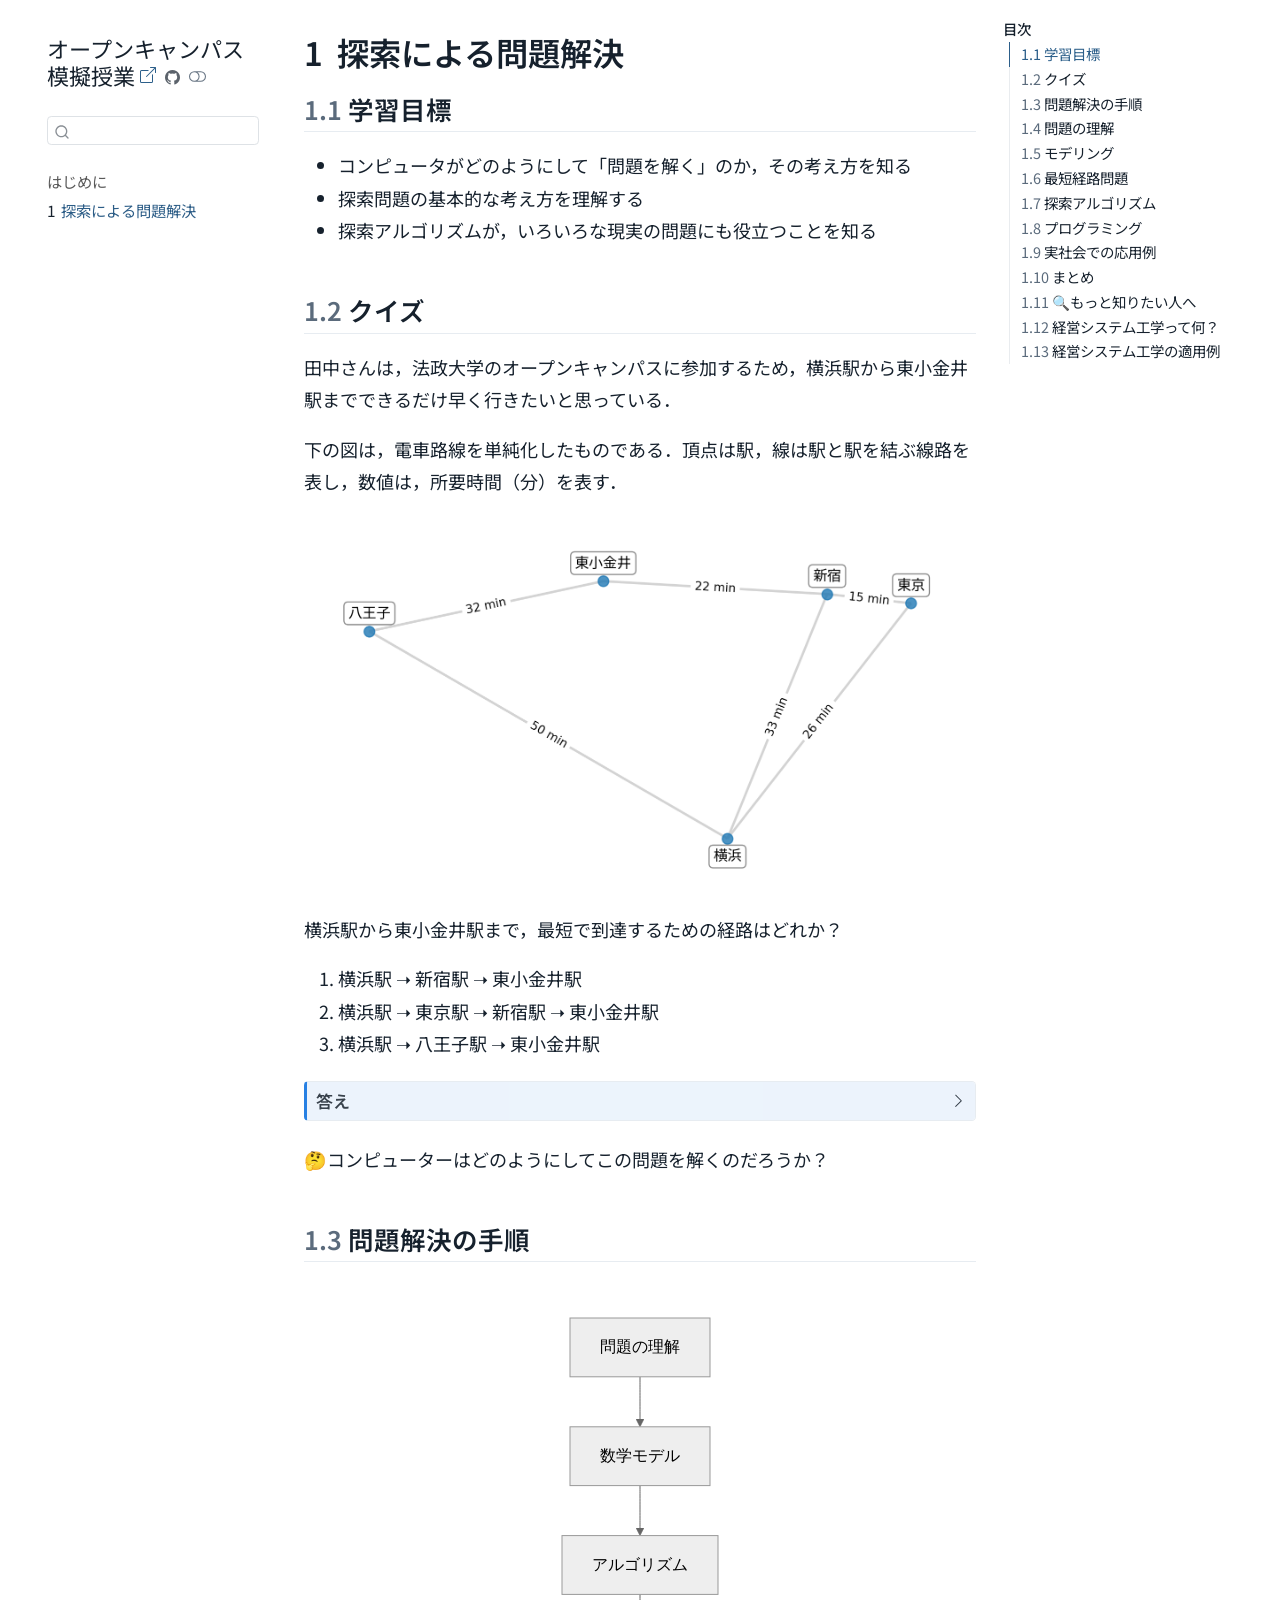
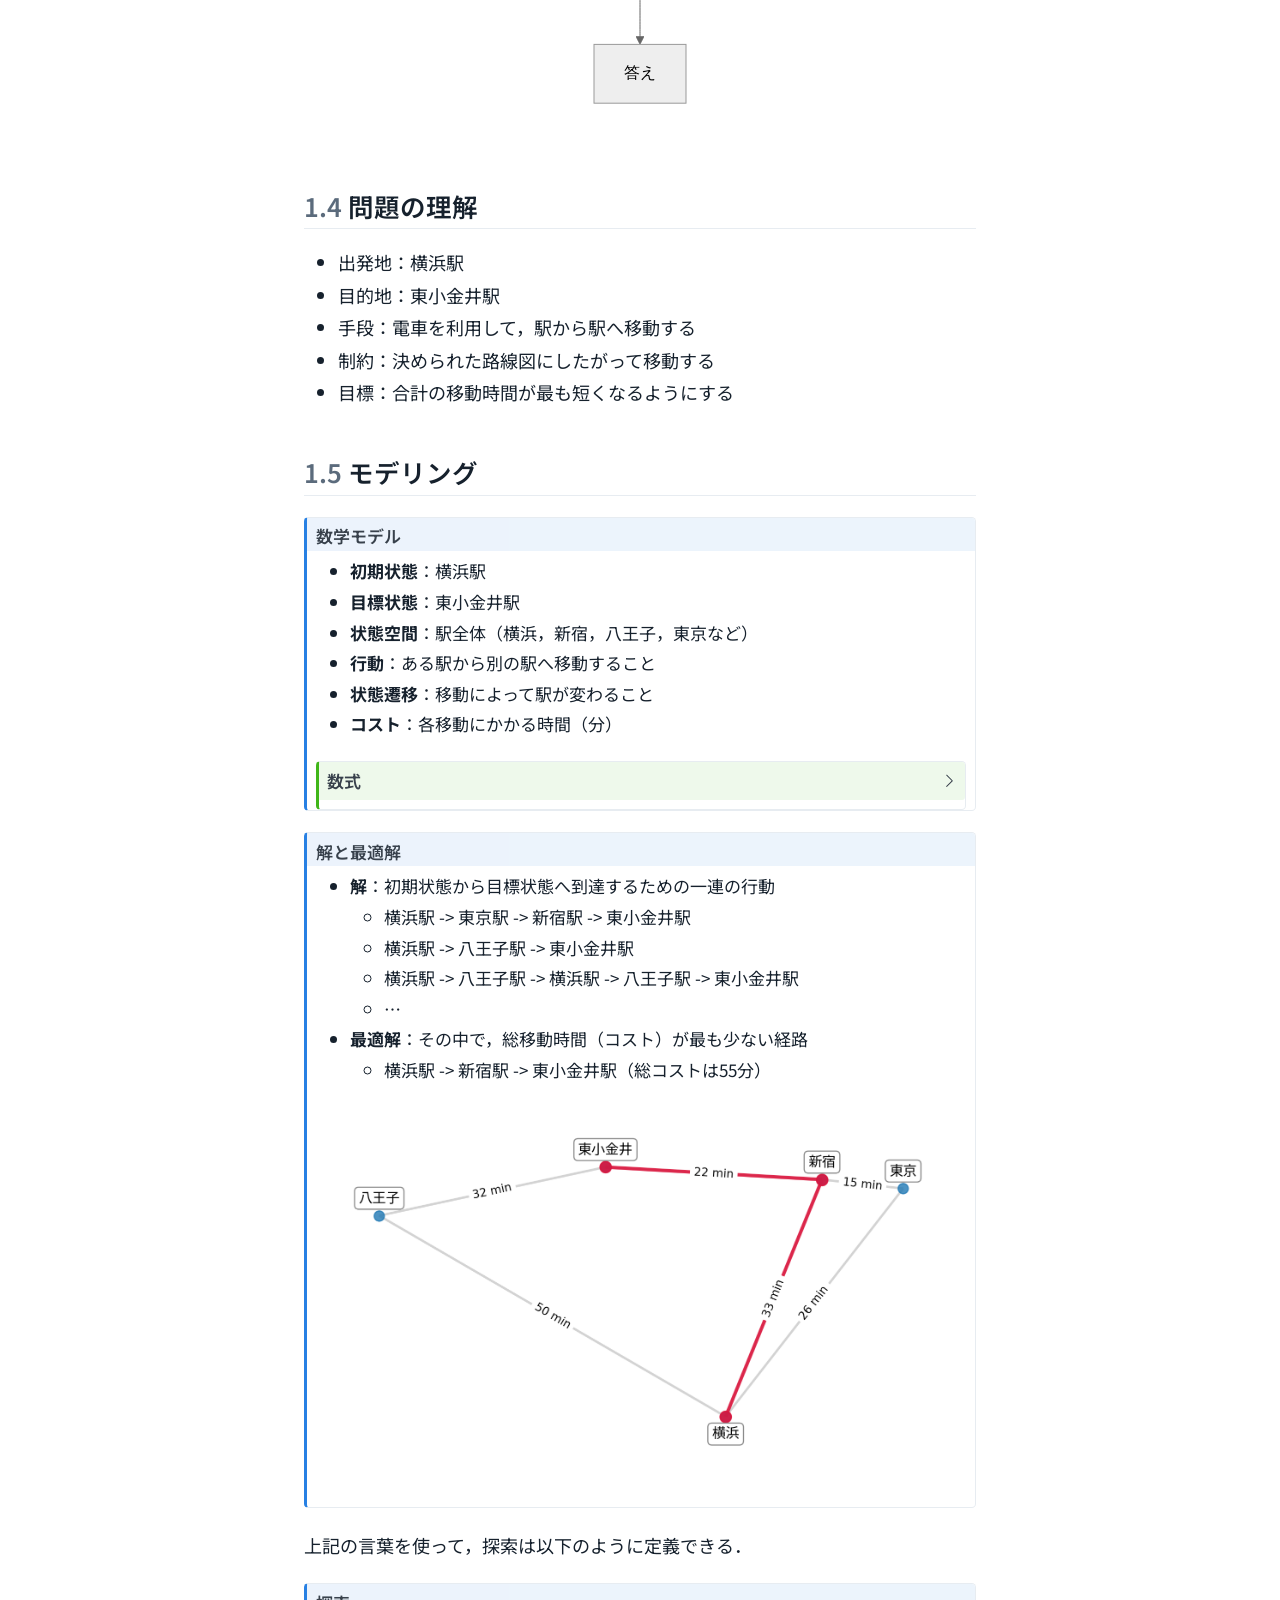
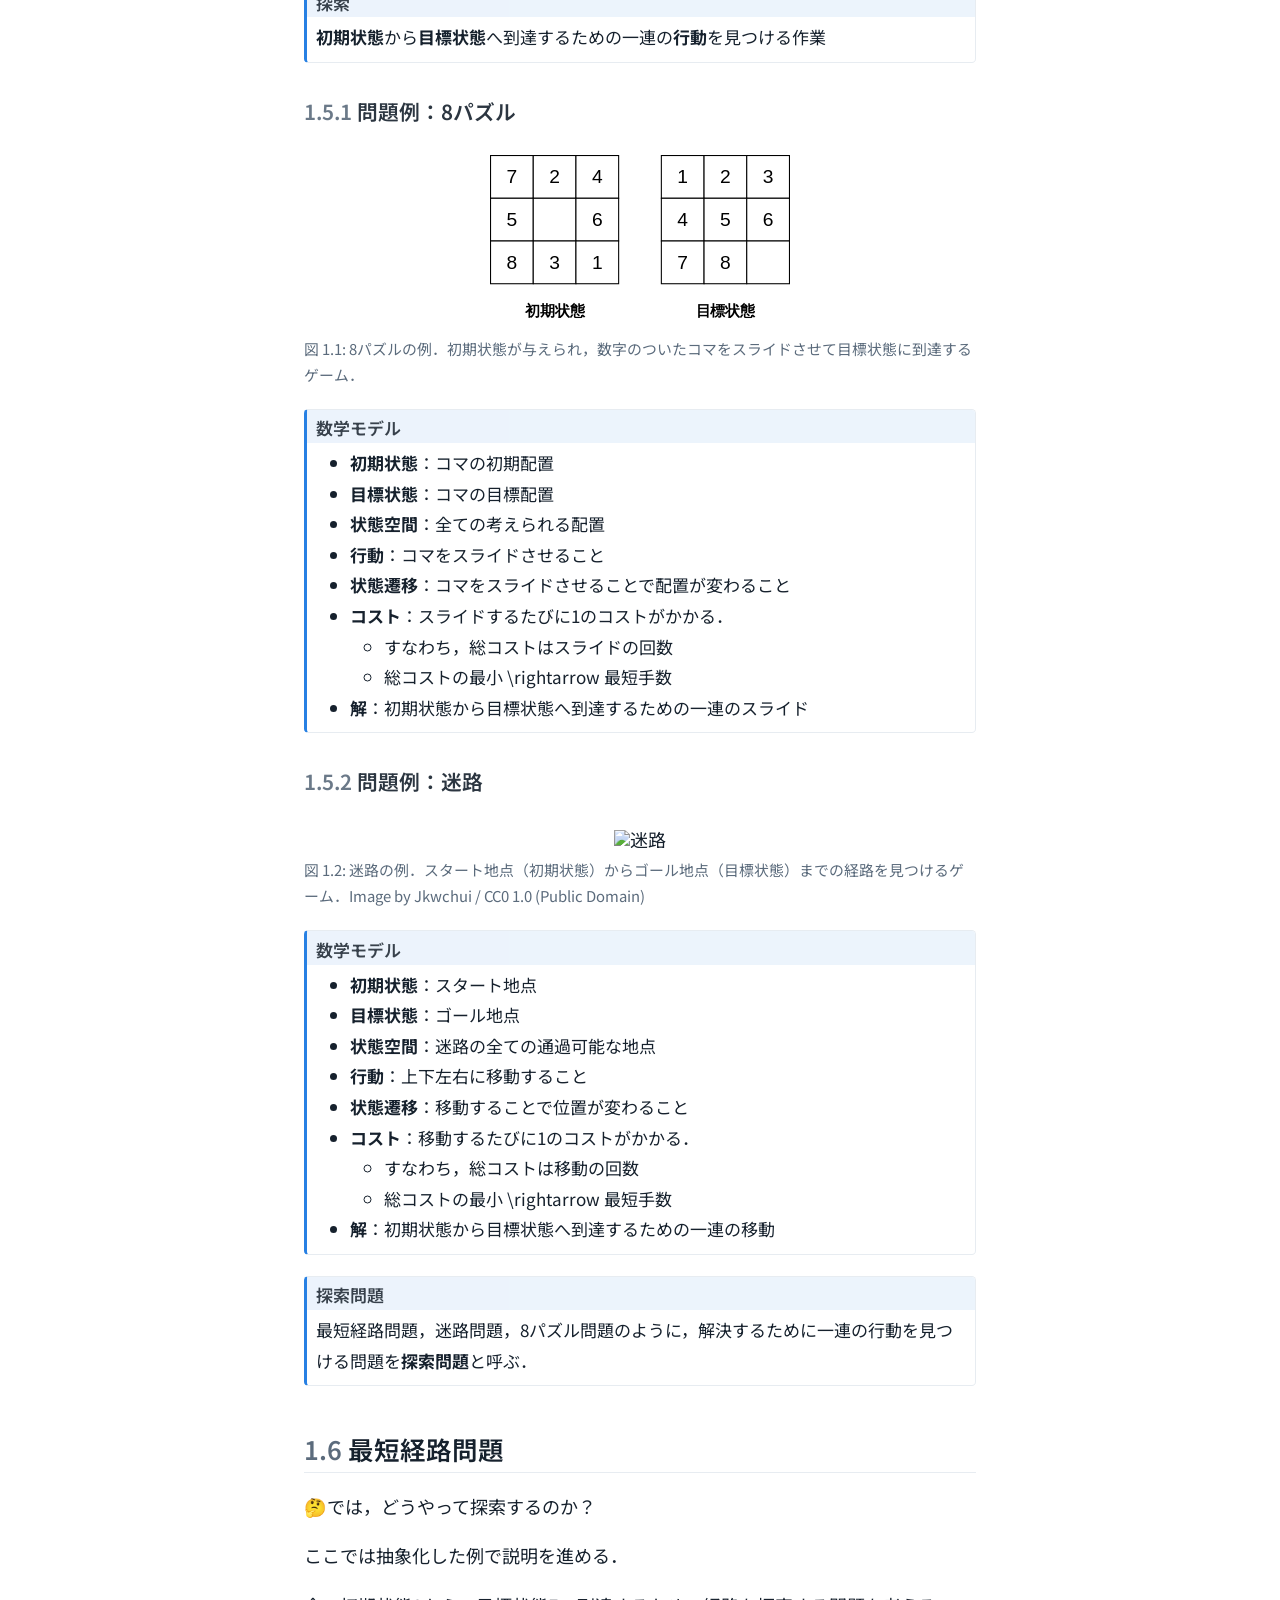
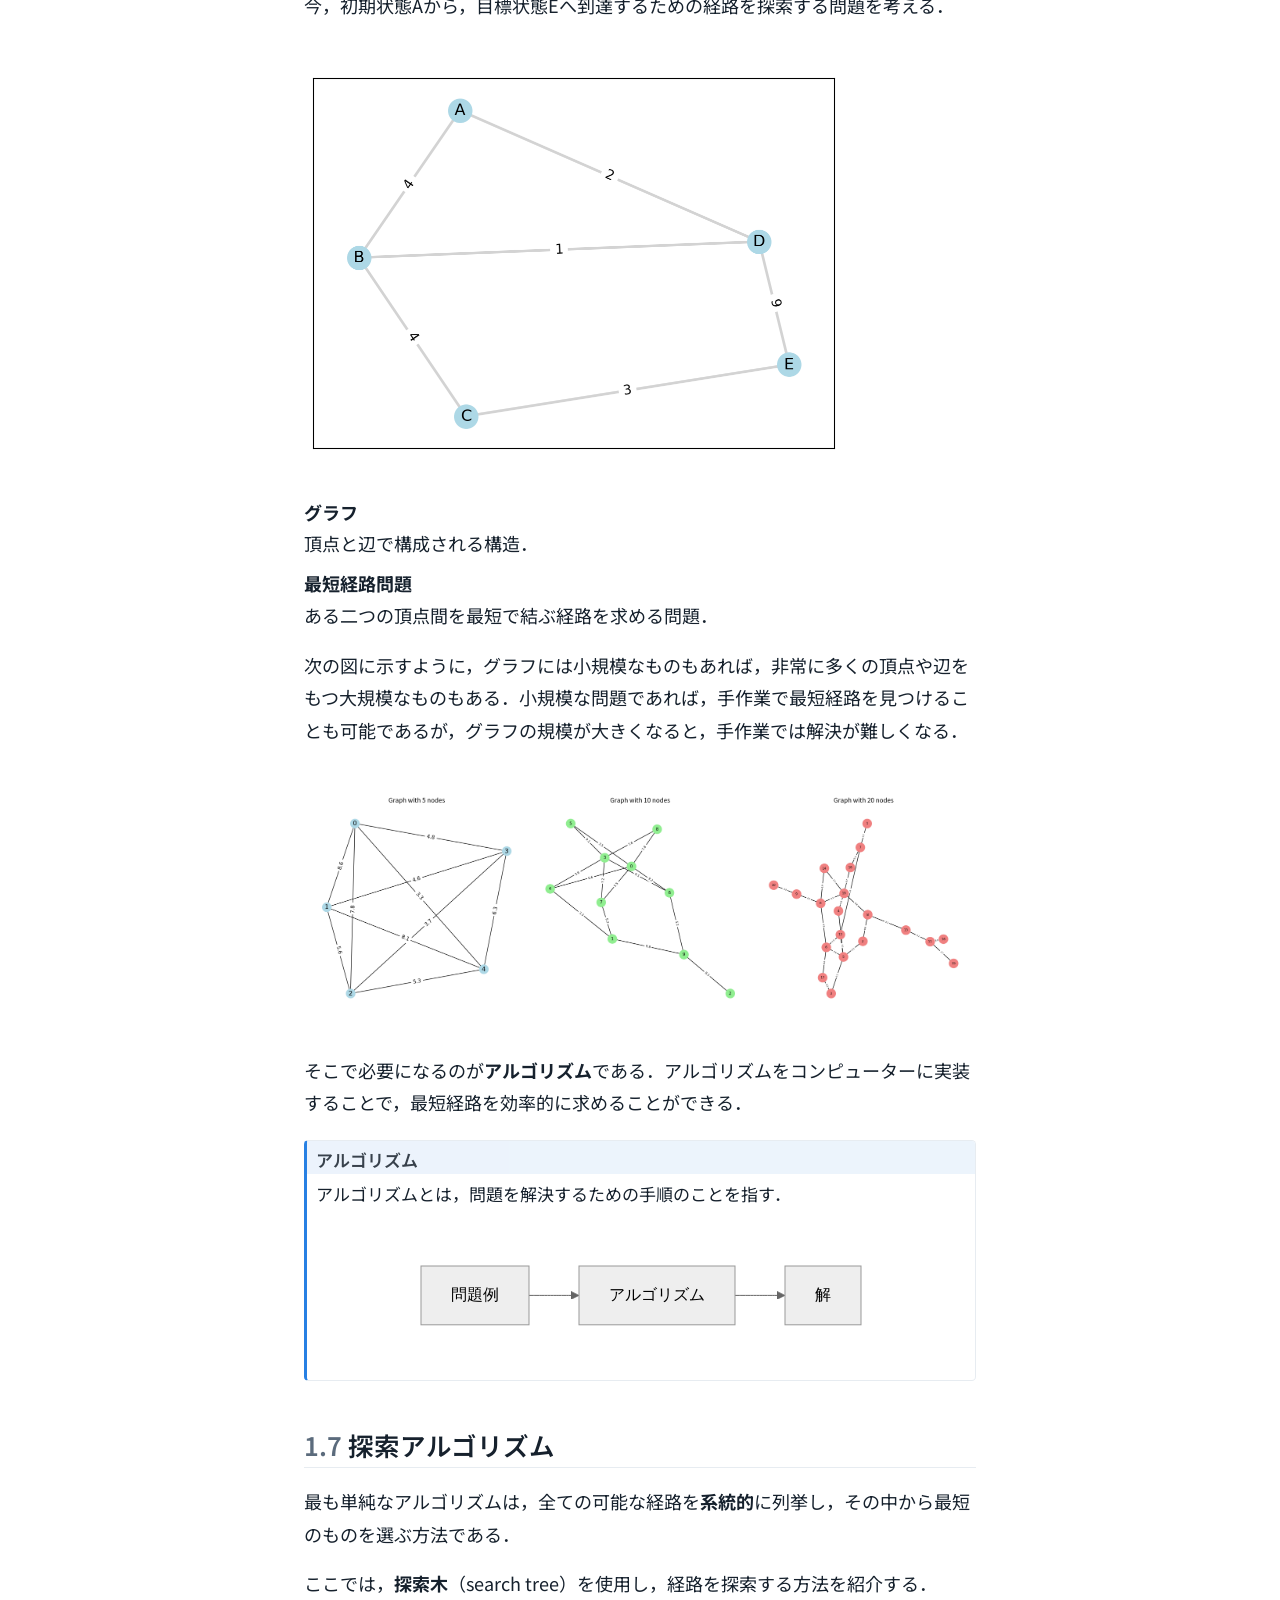
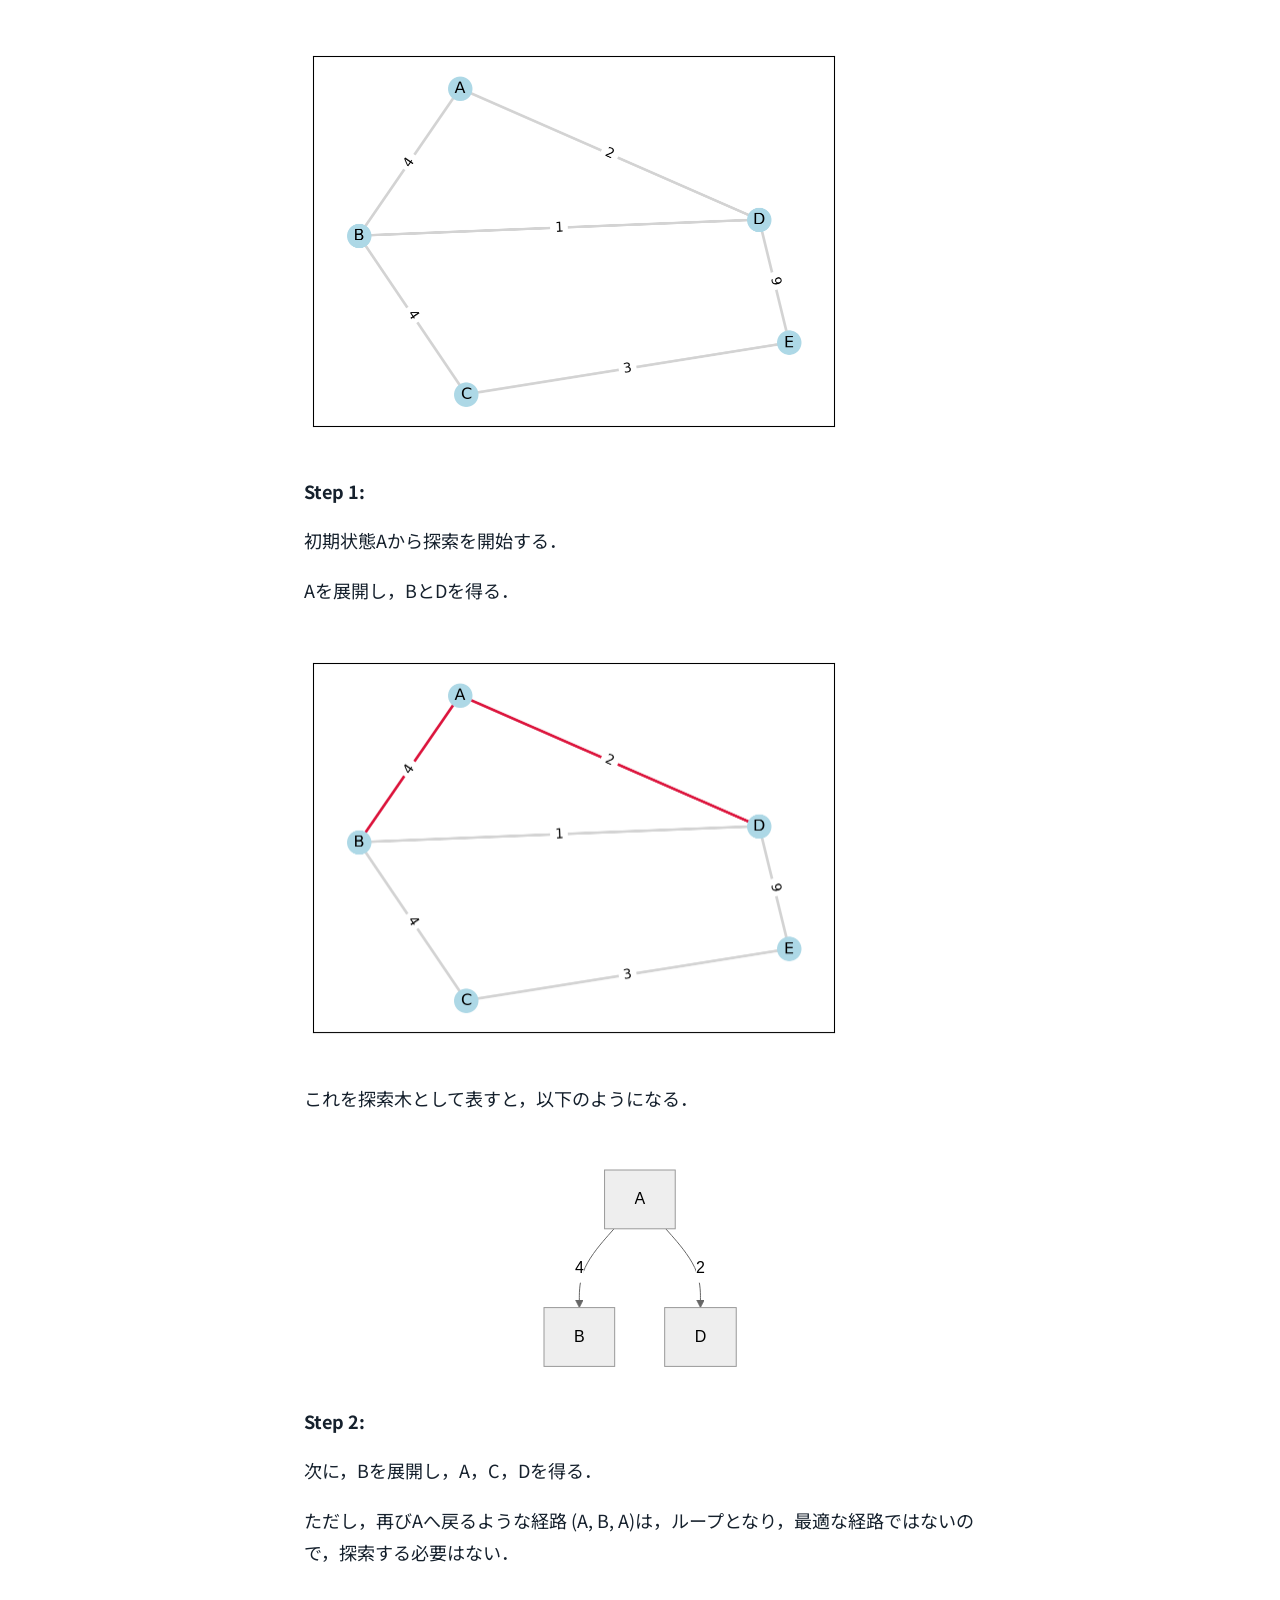
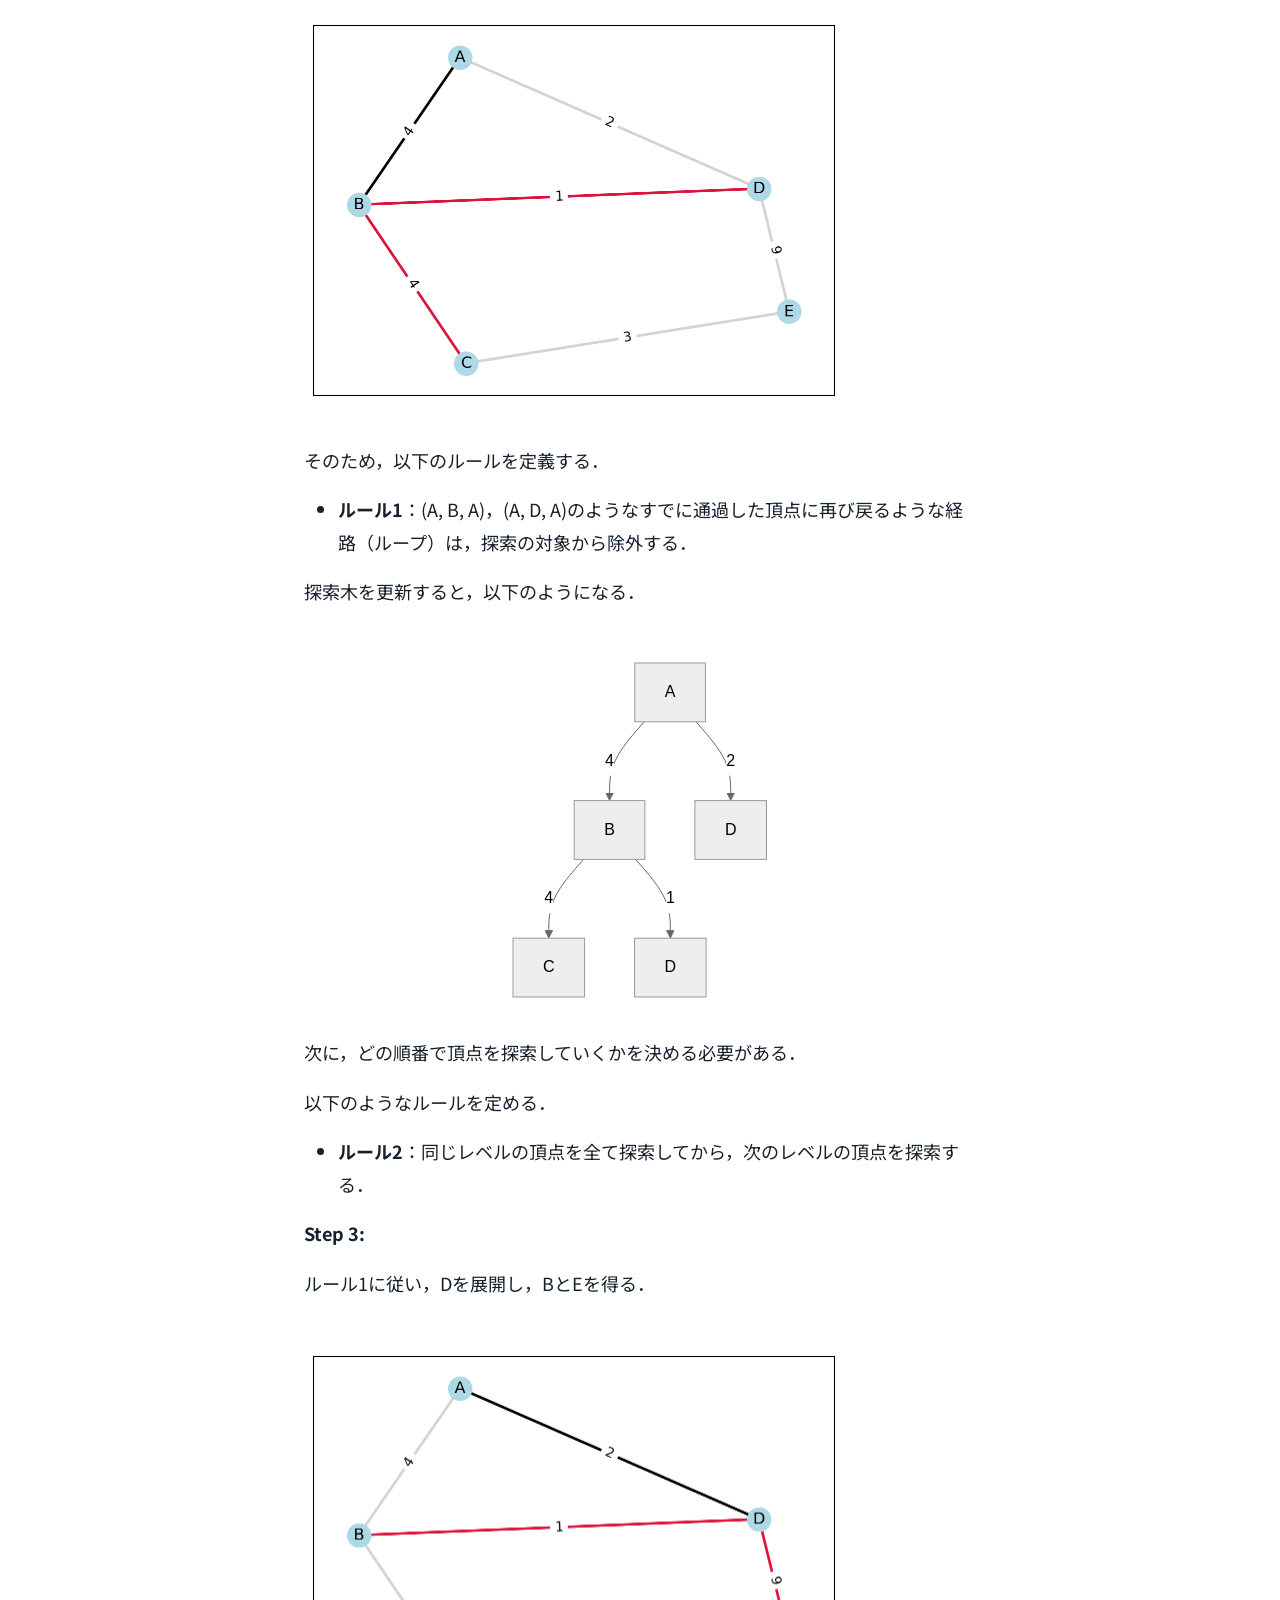
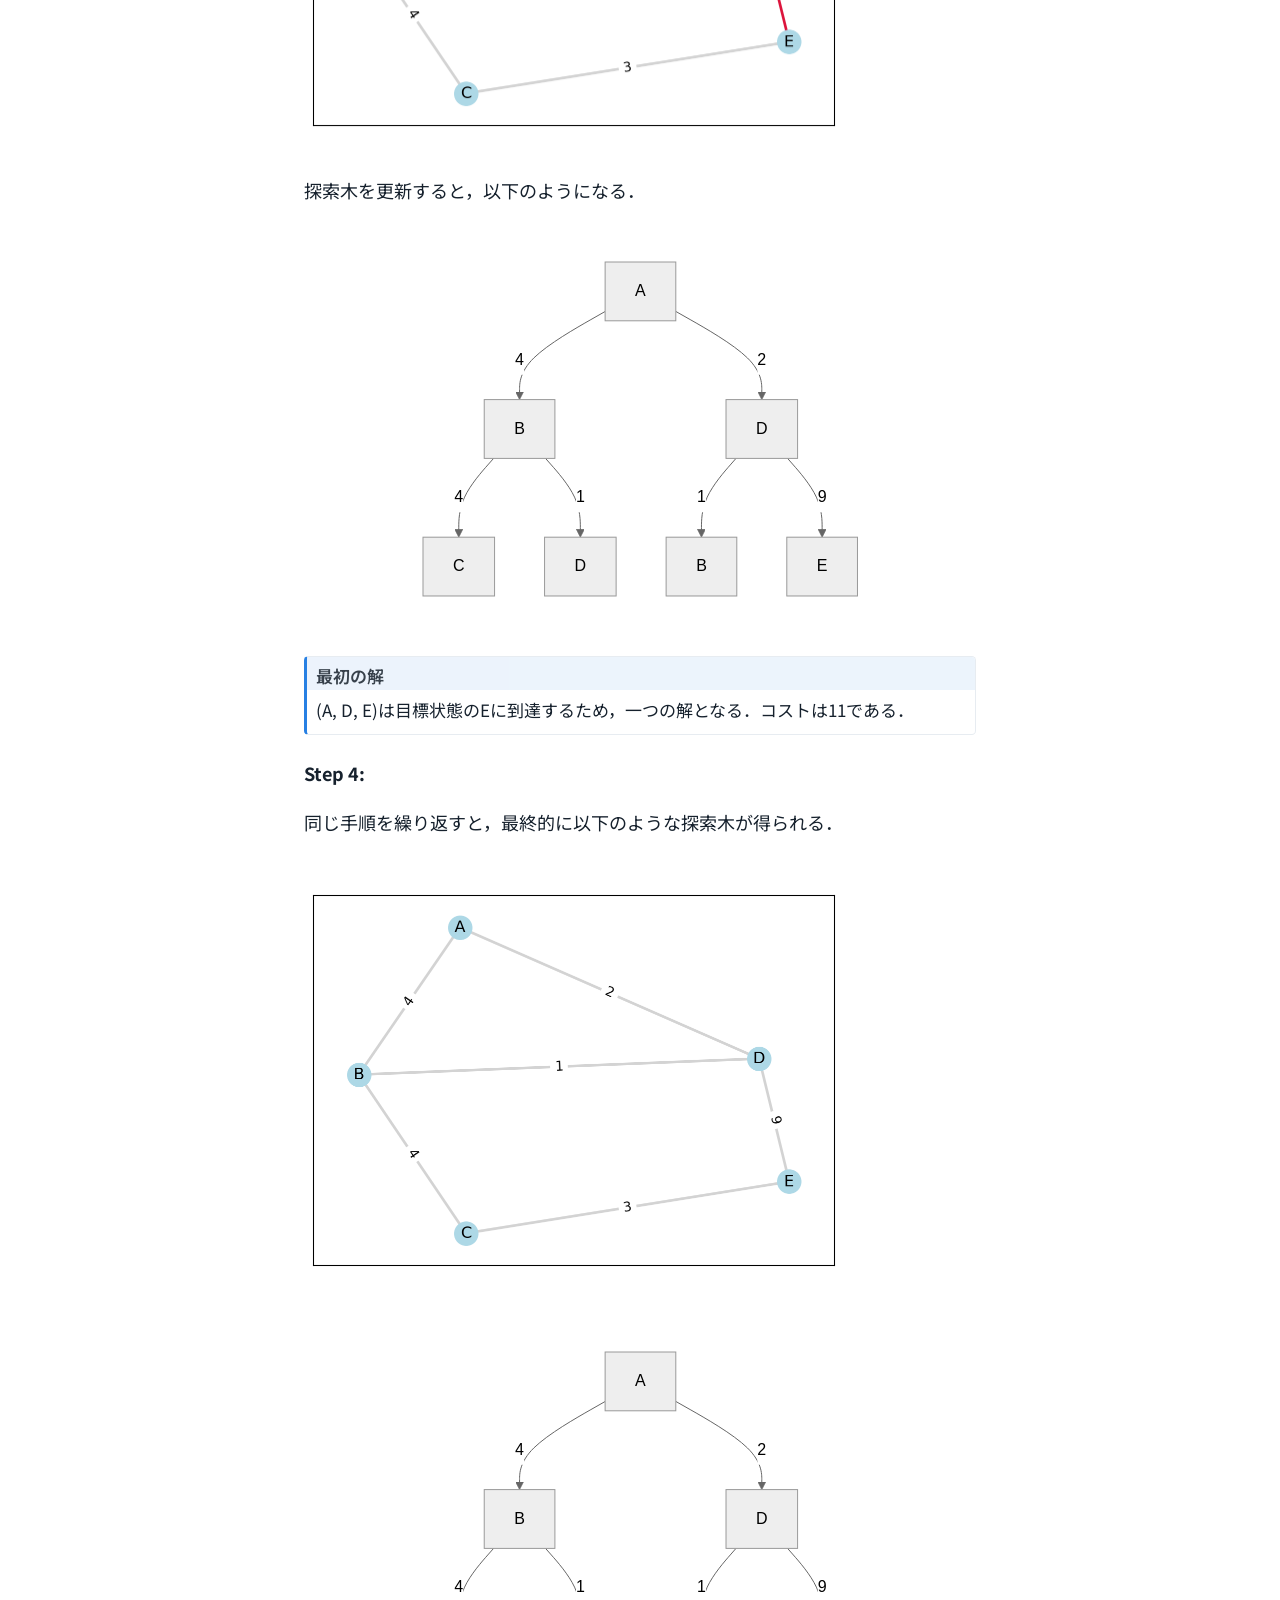
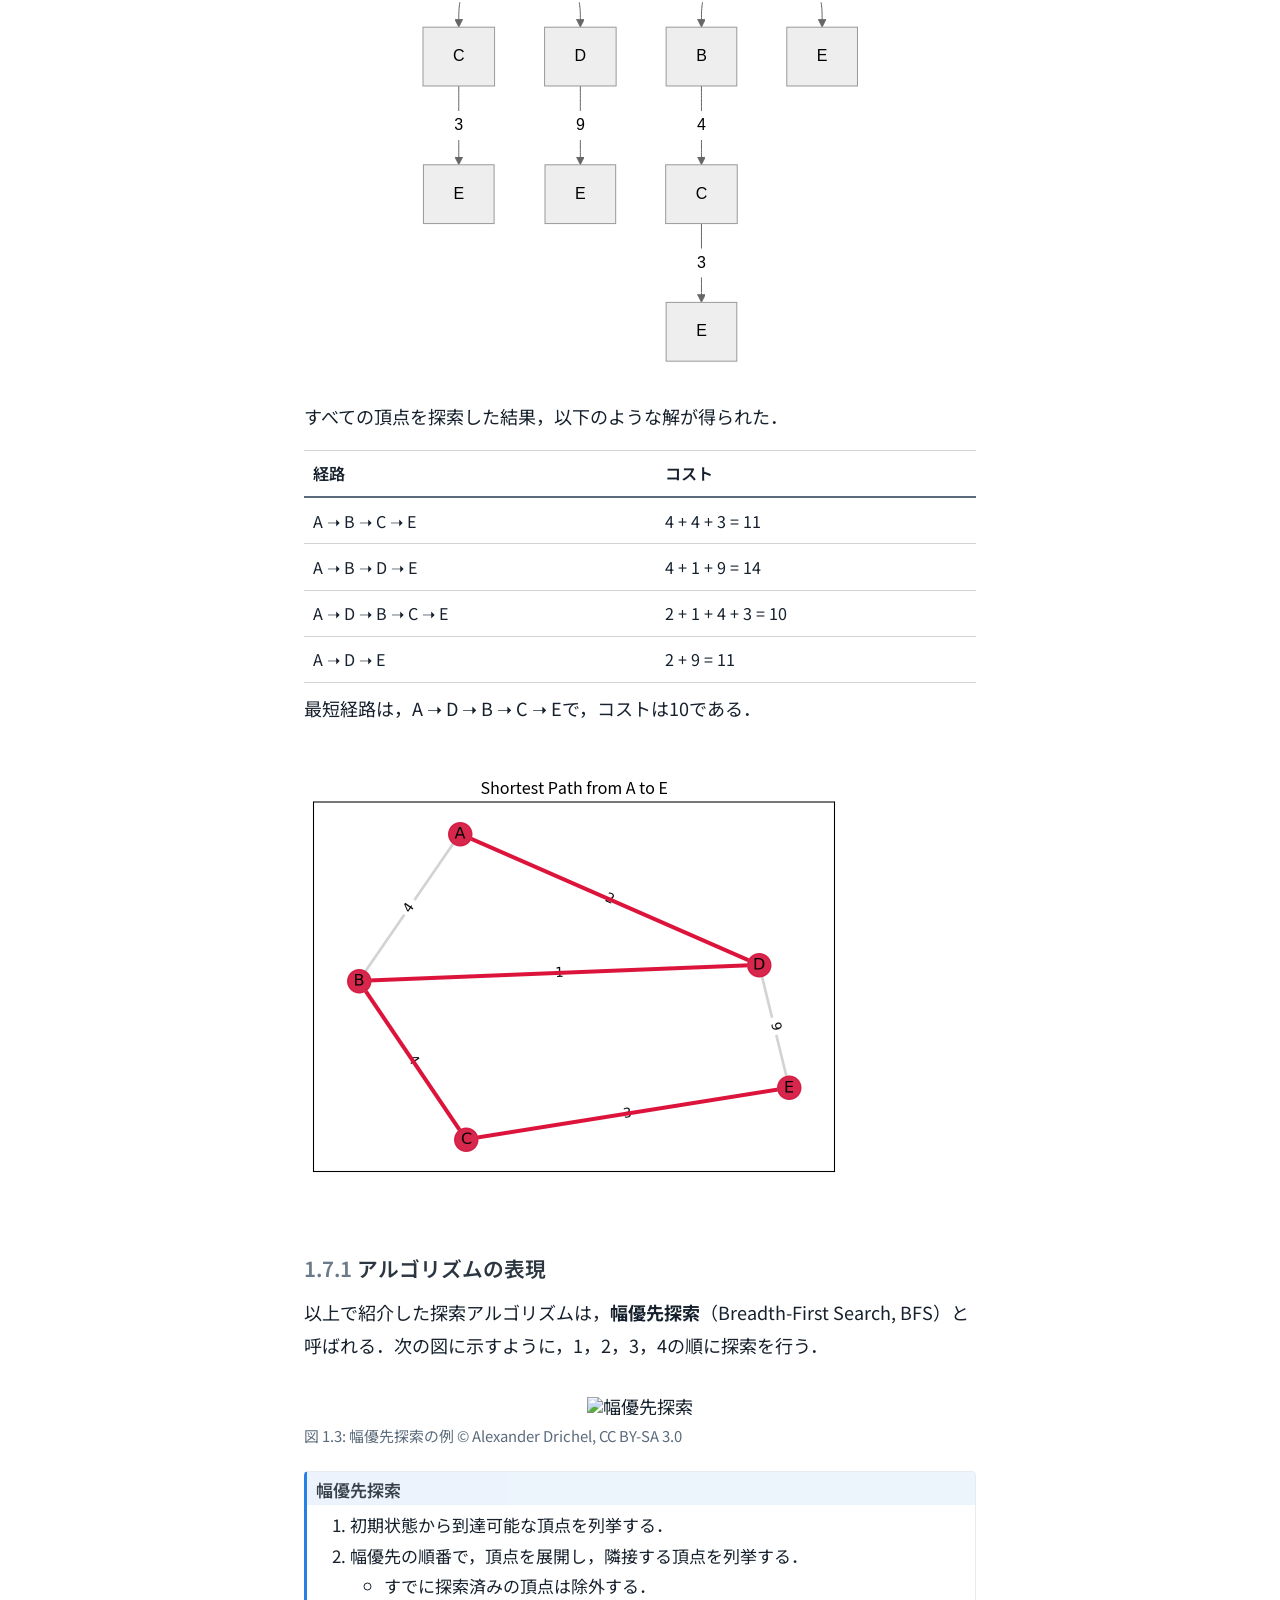
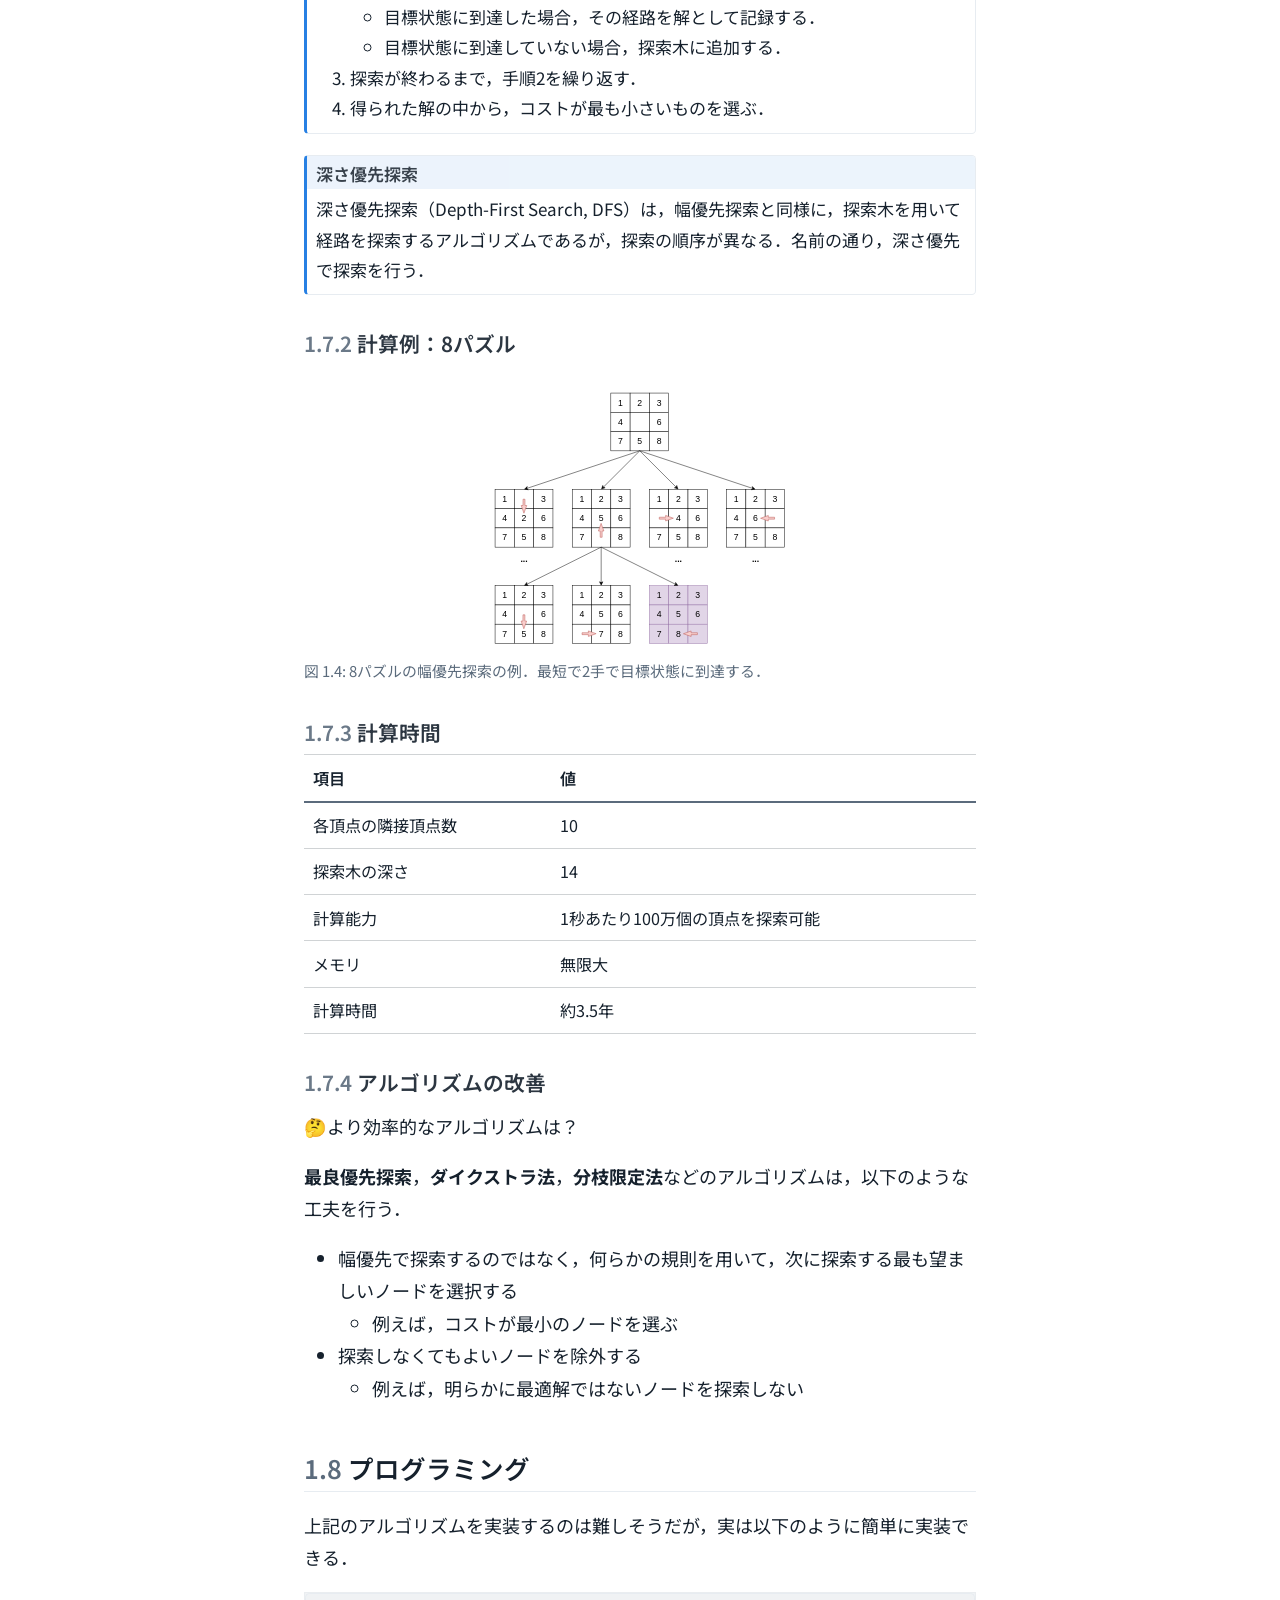
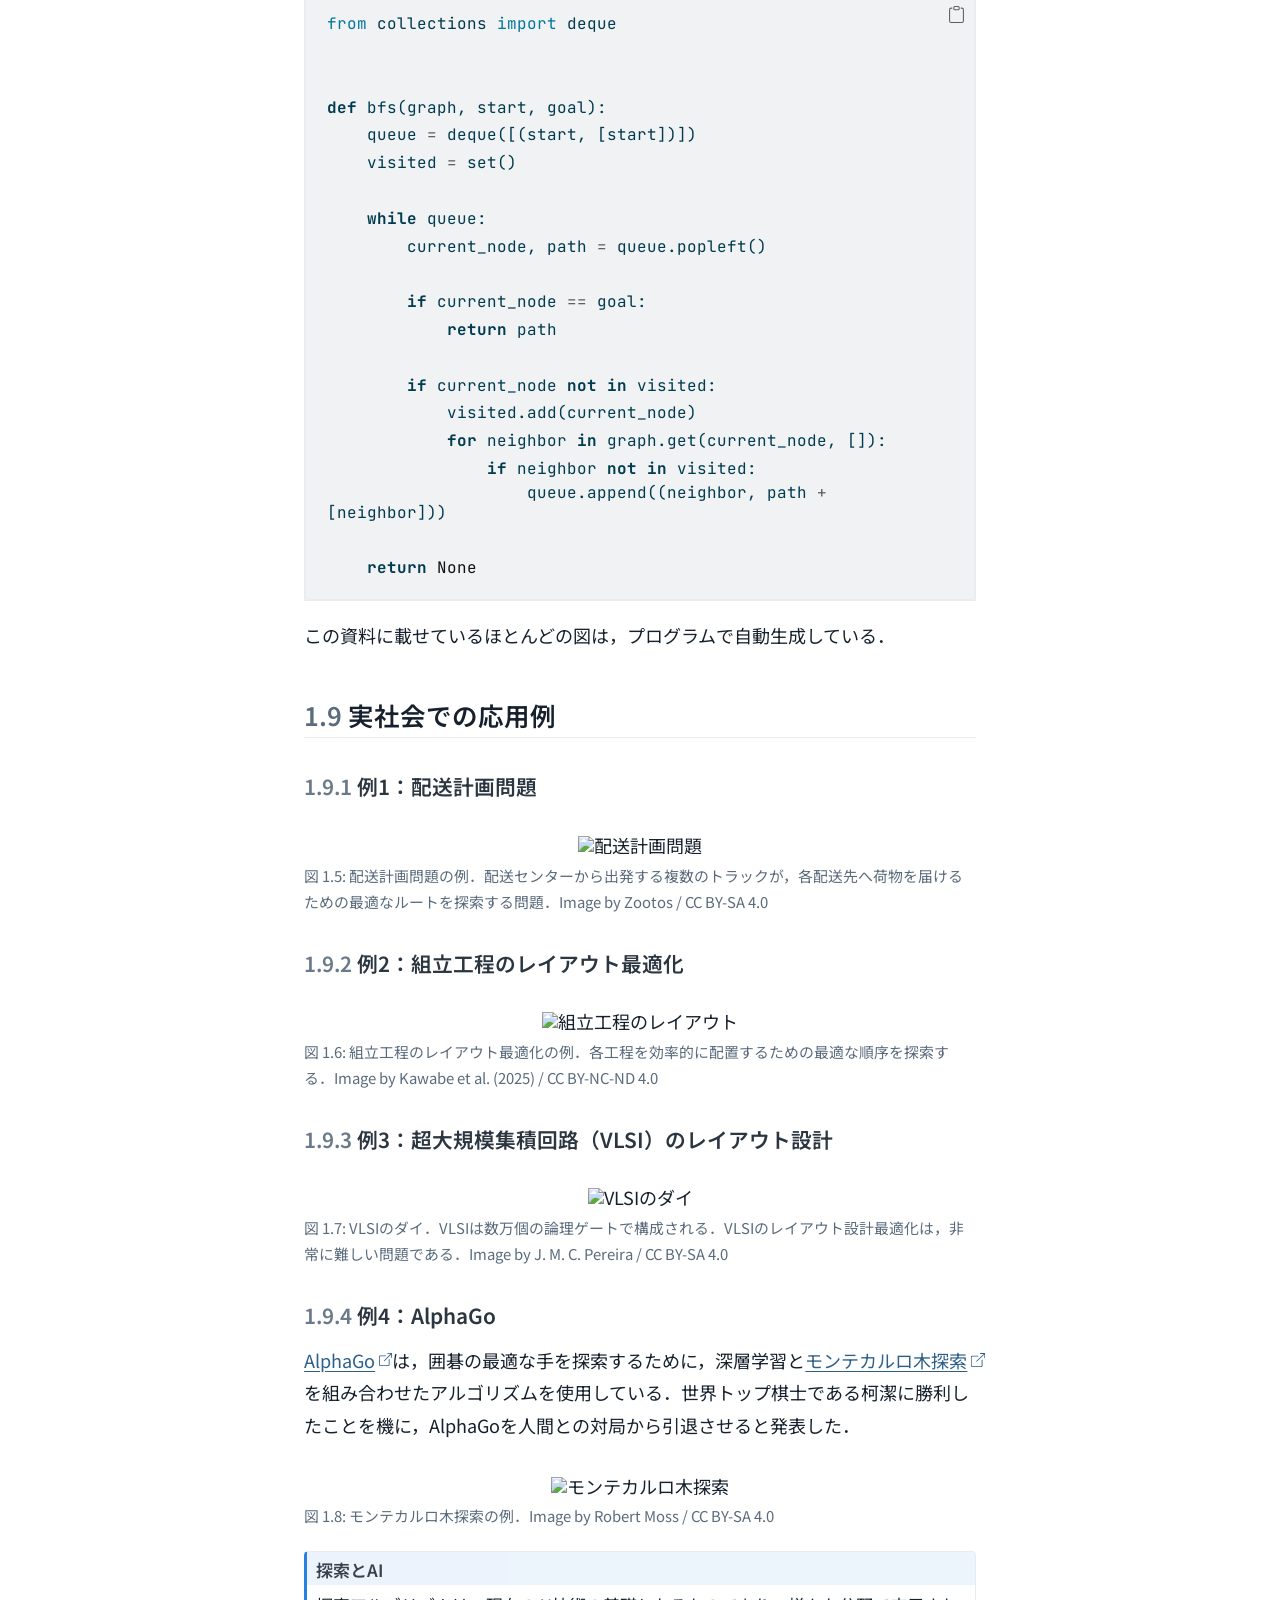
==== search.html @ 934a7fb6 "Built site for gh-pages" ====
<!DOCTYPE html>
<html xmlns="http://www.w3.org/1999/xhtml" lang="ja" xml:lang="ja"><head>

<meta charset="utf-8">
<meta name="generator" content="quarto-1.9.38">

<meta name="viewport" content="width=device-width, initial-scale=1.0, user-scalable=yes">


<title>1&nbsp; 探索による問題解決 – オープンキャンパス模擬授業</title>
<style>
/* Default styles provided by pandoc.
** See https://pandoc.org/MANUAL.html#variables-for-html for config info.
*/
code{white-space: pre-wrap;}
span.smallcaps{font-variant: small-caps;}
div.columns{display: flex; gap: min(4vw, 1.5em);}
div.column{flex: auto; overflow-x: auto;}
div.hanging-indent{margin-left: 1.5em; text-indent: -1.5em;}
ul.task-list{list-style: none;}
ul.task-list li input[type="checkbox"] {
  width: 0.8em;
  margin: 0 0.8em 0.2em -1em; /* quarto-specific, see https://github.com/quarto-dev/quarto-cli/issues/4556 */ 
  vertical-align: middle;
}
/* CSS for syntax highlighting */
html { -webkit-text-size-adjust: 100%; }
pre > code.sourceCode { white-space: pre; position: relative; }
pre > code.sourceCode > span { display: inline-block; line-height: 1.25; }
pre > code.sourceCode > span:empty { height: 1.2em; }
.sourceCode { overflow: visible; }
code.sourceCode > span { color: inherit; text-decoration: inherit; }
div.sourceCode { margin: 1em 0; }
pre.sourceCode { margin: 0; }
@media screen {
div.sourceCode { overflow: auto; }
}
@media print {
pre > code.sourceCode { white-space: pre-wrap; }
pre > code.sourceCode > span { text-indent: -5em; padding-left: 5em; }
}
pre.numberSource code
  { counter-reset: source-line 0; }
pre.numberSource code > span
  { position: relative; left: -4em; counter-increment: source-line; }
pre.numberSource code > span > a:first-child::before
  { content: counter(source-line);
    position: relative; left: -1em; text-align: right; vertical-align: baseline;
    border: none; display: inline-block;
    -webkit-touch-callout: none; -webkit-user-select: none;
    -khtml-user-select: none; -moz-user-select: none;
    -ms-user-select: none; user-select: none;
    padding: 0 4px; width: 4em;
  }
pre.numberSource { margin-left: 3em;  padding-left: 4px; }
div.sourceCode
  {   }
@media screen {
pre > code.sourceCode > span > a:first-child::before { text-decoration: underline; }
}
</style>


<script src="site_libs/quarto-nav/quarto-nav.js"></script>
<script src="site_libs/quarto-nav/headroom.min.js"></script>
<script src="site_libs/clipboard/clipboard.min.js"></script>
<script src="site_libs/quarto-search/autocomplete.umd.js"></script>
<script src="site_libs/quarto-search/fuse.min.js"></script>
<script src="site_libs/quarto-search/quarto-search.js"></script>
<meta name="quarto:offset" content="./">
<link href="./index.html" rel="prev">
<script src="site_libs/quarto-html/quarto.js" type="module"></script>
<script src="site_libs/quarto-html/tabsets/tabsets.js" type="module"></script>
<script src="site_libs/quarto-html/popper.min.js"></script>
<script src="site_libs/quarto-html/tippy.umd.min.js"></script>
<script src="site_libs/quarto-html/anchor.min.js"></script>
<link href="site_libs/quarto-html/tippy.css" rel="stylesheet">
<link href="site_libs/quarto-html/quarto-syntax-highlighting-6a50bd621f08fdc5c26e43d254df0a90.css" rel="stylesheet" class="quarto-color-scheme" id="quarto-text-highlighting-styles">
<link href="site_libs/quarto-html/quarto-syntax-highlighting-dark-9bfc61b20ce54e18ae6b25bf56d136e1.css" rel="stylesheet" class="quarto-color-scheme quarto-color-alternate" id="quarto-text-highlighting-styles">
<link href="site_libs/quarto-html/quarto-syntax-highlighting-6a50bd621f08fdc5c26e43d254df0a90.css" rel="stylesheet" class="quarto-color-scheme-extra" id="quarto-text-highlighting-styles">
<script src="site_libs/bootstrap/bootstrap.min.js"></script>
<link href="site_libs/bootstrap/bootstrap-icons.css" rel="stylesheet">
<link href="site_libs/bootstrap/bootstrap-355e858803f401b7359db3750ee4def3.min.css" rel="stylesheet" append-hash="true" class="quarto-color-scheme" id="quarto-bootstrap" data-mode="light">
<link href="site_libs/bootstrap/bootstrap-dark-eefb61919cf5ec94aa43e36cd06c13a8.min.css" rel="stylesheet" append-hash="true" class="quarto-color-scheme quarto-color-alternate" id="quarto-bootstrap" data-mode="dark">
<link href="site_libs/bootstrap/bootstrap-355e858803f401b7359db3750ee4def3.min.css" rel="stylesheet" append-hash="true" class="quarto-color-scheme-extra" id="quarto-bootstrap" data-mode="light">
<script id="quarto-search-options" type="application/json">{
  "location": "sidebar",
  "copy-button": false,
  "collapse-after": 3,
  "panel-placement": "start",
  "type": "textbox",
  "limit": 50,
  "keyboard-shortcut": [
    "f",
    "/",
    "s"
  ],
  "show-item-context": false,
  "language": {
    "search-no-results-text": "一致なし",
    "search-matching-documents-text": "一致した文書",
    "search-copy-link-title": "検索へのリンクをコピー",
    "search-hide-matches-text": "追加の検索結果を非表示",
    "search-more-match-text": "追加の検索結果",
    "search-more-matches-text": "追加の検索結果",
    "search-clear-button-title": "消去",
    "search-text-placeholder": "",
    "search-detached-cancel-button-title": "取消",
    "search-submit-button-title": "検索",
    "search-label": "サーチ"
  }
}</script>
<style>html{ scroll-behavior: smooth; }</style>
<meta name="mermaid-theme" content="neutral">
<script src="site_libs/quarto-diagram/mermaid.min.js"></script>
<script src="site_libs/quarto-diagram/mermaid-init.js"></script>
<link href="site_libs/quarto-diagram/mermaid.css" rel="stylesheet">

  <script>window.backupDefine = window.define; window.define = undefined;</script><script src="https://cdn.jsdelivr.net/npm/katex@latest/dist/katex.min.js"></script>
  <script>document.addEventListener("DOMContentLoaded", function () {
 var mathElements = document.getElementsByClassName("math");
 var macros = [];
 for (var i = 0; i < mathElements.length; i++) {
  var texText = mathElements[i].firstChild;
  if (mathElements[i].tagName == "SPAN") {
   katex.render(texText.data, mathElements[i], {
    displayMode: mathElements[i].classList.contains('display'),
    throwOnError: false,
    macros: macros,
    fleqn: false
   });
}}});
  </script>
  <script>window.define = window.backupDefine; window.backupDefine = undefined;</script><link rel="stylesheet" href="https://cdn.jsdelivr.net/npm/katex@latest/dist/katex.min.css">

<script type="text/javascript">
const typesetMath = (el) => {
  if (window.MathJax) {
    // MathJax Typeset
    window.MathJax.typeset([el]);
  } else if (window.katex) {
    // KaTeX Render
    var mathElements = el.getElementsByClassName("math");
    var macros = [];
    for (var i = 0; i < mathElements.length; i++) {
      var texText = mathElements[i].firstChild;
      if (mathElements[i].tagName == "SPAN" && texText && texText.data) {
        window.katex.render(texText.data, mathElements[i], {
          displayMode: mathElements[i].classList.contains('display'),
          throwOnError: false,
          macros: macros,
          fleqn: false
        });
      }
    }
  }
}
window.Quarto = {
  typesetMath
};
</script>

<meta name="twitter:title" content="1&nbsp; 探索による問題解決 – オープンキャンパス模擬授業">
<meta name="twitter:description" content="">
<meta name="twitter:image" content="https://zi-ang-liu.github.io/jb-open-campus/search_files/figure-html/cell-2-output-1.png">
<meta name="twitter:image-height" content="741">
<meta name="twitter:image-width" content="1516">
<meta name="twitter:card" content="summary_large_image">
</head>

<body class="nav-sidebar floating quarto-light"><script id="quarto-html-before-body" type="application/javascript">
    const toggleBodyColorMode = (bsSheetEl) => {
      const mode = bsSheetEl.getAttribute("data-mode");
      const bodyEl = window.document.querySelector("body");
      if (mode === "dark") {
        bodyEl.classList.add("quarto-dark");
        bodyEl.classList.remove("quarto-light");
      } else {
        bodyEl.classList.add("quarto-light");
        bodyEl.classList.remove("quarto-dark");
      }
    }
    const toggleBodyColorPrimary = () => {
      const bsSheetEl = window.document.querySelector("link#quarto-bootstrap:not([rel=disabled-stylesheet])");
      if (bsSheetEl) {
        toggleBodyColorMode(bsSheetEl);
      }
    }
    const setColorSchemeToggle = (alternate) => {
      const toggles = window.document.querySelectorAll('.quarto-color-scheme-toggle');
      for (let i=0; i < toggles.length; i++) {
        const toggle = toggles[i];
        if (toggle) {
          if (alternate) {
            toggle.classList.add("alternate");
          } else {
            toggle.classList.remove("alternate");
          }
        }
      }
    };
    const toggleColorMode = (alternate) => {
      // Switch the stylesheets
      const primaryStylesheets = window.document.querySelectorAll('link.quarto-color-scheme:not(.quarto-color-alternate)');
      const alternateStylesheets = window.document.querySelectorAll('link.quarto-color-scheme.quarto-color-alternate');
      manageTransitions('#quarto-margin-sidebar .nav-link', false);
      if (alternate) {
        // note: dark is layered on light, we don't disable primary!
        enableStylesheet(alternateStylesheets);
        for (const sheetNode of alternateStylesheets) {
          if (sheetNode.id === "quarto-bootstrap") {
            toggleBodyColorMode(sheetNode);
          }
        }
      } else {
        disableStylesheet(alternateStylesheets);
        enableStylesheet(primaryStylesheets)
        toggleBodyColorPrimary();
      }
      manageTransitions('#quarto-margin-sidebar .nav-link', true);
      // Switch the toggles
      setColorSchemeToggle(alternate)
      // Hack to workaround the fact that safari doesn't
      // properly recolor the scrollbar when toggling (#1455)
      if (navigator.userAgent.indexOf('Safari') > 0 && navigator.userAgent.indexOf('Chrome') == -1) {
        manageTransitions("body", false);
        window.scrollTo(0, 1);
        setTimeout(() => {
          window.scrollTo(0, 0);
          manageTransitions("body", true);
        }, 40);
      }
    }
    const disableStylesheet = (stylesheets) => {
      for (let i=0; i < stylesheets.length; i++) {
        const stylesheet = stylesheets[i];
        stylesheet.rel = 'disabled-stylesheet';
      }
    }
    const enableStylesheet = (stylesheets) => {
      for (let i=0; i < stylesheets.length; i++) {
        const stylesheet = stylesheets[i];
        if(stylesheet.rel !== 'stylesheet') { // for Chrome, which will still FOUC without this check
          stylesheet.rel = 'stylesheet';
        }
      }
    }
    const manageTransitions = (selector, allowTransitions) => {
      const els = window.document.querySelectorAll(selector);
      for (let i=0; i < els.length; i++) {
        const el = els[i];
        if (allowTransitions) {
          el.classList.remove('notransition');
        } else {
          el.classList.add('notransition');
        }
      }
    }
    const isFileUrl = () => {
      return window.location.protocol === 'file:';
    }
    const hasAlternateSentinel = () => {
      let styleSentinel = getColorSchemeSentinel();
      if (styleSentinel !== null) {
        return styleSentinel === "alternate";
      } else {
        return false;
      }
    }
    const setStyleSentinel = (alternate) => {
      const value = alternate ? "alternate" : "default";
      if (!isFileUrl()) {
        window.localStorage.setItem("quarto-color-scheme", value);
      } else {
        localAlternateSentinel = value;
      }
    }
    const getColorSchemeSentinel = () => {
      if (!isFileUrl()) {
        const storageValue = window.localStorage.getItem("quarto-color-scheme");
        return storageValue != null ? storageValue : localAlternateSentinel;
      } else {
        return localAlternateSentinel;
      }
    }
    const toggleGiscusIfUsed = (isAlternate, darkModeDefault) => {
      const baseTheme = document.querySelector('#giscus-base-theme')?.value ?? 'light';
      const alternateTheme = document.querySelector('#giscus-alt-theme')?.value ?? 'dark';
      let newTheme = '';
      if(authorPrefersDark) {
        newTheme = isAlternate ? baseTheme : alternateTheme;
      } else {
        newTheme = isAlternate ? alternateTheme : baseTheme;
      }
      const changeGiscusTheme = () => {
        // From: https://github.com/giscus/giscus/issues/336
        const sendMessage = (message) => {
          const iframe = document.querySelector('iframe.giscus-frame');
          if (!iframe) return;
          iframe.contentWindow.postMessage({ giscus: message }, 'https://giscus.app');
        }
        sendMessage({
          setConfig: {
            theme: newTheme
          }
        });
      }
      const isGiscussLoaded = window.document.querySelector('iframe.giscus-frame') !== null;
      if (isGiscussLoaded) {
        changeGiscusTheme();
      }
    };
    const authorPrefersDark = false;
    const darkModeDefault = authorPrefersDark;
      document.querySelector('link#quarto-text-highlighting-styles.quarto-color-scheme-extra').rel = 'disabled-stylesheet';
      document.querySelector('link#quarto-bootstrap.quarto-color-scheme-extra').rel = 'disabled-stylesheet';
    let localAlternateSentinel = darkModeDefault ? 'alternate' : 'default';
    // Dark / light mode switch
    window.quartoToggleColorScheme = () => {
      // Read the current dark / light value
      let toAlternate = !hasAlternateSentinel();
      toggleColorMode(toAlternate);
      setStyleSentinel(toAlternate);
      toggleGiscusIfUsed(toAlternate, darkModeDefault);
      window.dispatchEvent(new Event('resize'));
    };
    // Switch to dark mode if need be
    if (hasAlternateSentinel()) {
      toggleColorMode(true);
    } else {
      toggleColorMode(false);
    }
  </script>

<div id="quarto-search-results"></div>
  <header id="quarto-header" class="headroom fixed-top">
  <nav class="quarto-secondary-nav">
    <div class="container-fluid d-flex">
      <button type="button" class="quarto-btn-toggle btn" data-bs-toggle="collapse" role="button" data-bs-target=".quarto-sidebar-collapse-item" aria-controls="quarto-sidebar" aria-expanded="false" aria-label="サイドバーを切り替える" onclick="if (window.quartoToggleHeadroom) { window.quartoToggleHeadroom(); }">
        <i class="bi bi-layout-text-sidebar-reverse"></i>
      </button>
        <nav class="quarto-page-breadcrumbs" aria-label="breadcrumb"><ol class="breadcrumb"><li class="breadcrumb-item"><a href="./search.html"><span class="chapter-number">1</span>&nbsp; <span class="chapter-title">探索による問題解決</span></a></li></ol></nav>
        <a class="flex-grow-1" role="navigation" data-bs-toggle="collapse" data-bs-target=".quarto-sidebar-collapse-item" aria-controls="quarto-sidebar" aria-expanded="false" aria-label="サイドバーを切り替える" onclick="if (window.quartoToggleHeadroom) { window.quartoToggleHeadroom(); }">      
        </a>
      <button type="button" class="btn quarto-search-button" aria-label="サーチ" onclick="window.quartoOpenSearch();">
        <i class="bi bi-search"></i>
      </button>
    </div>
  </nav>
</header>
<!-- content -->
<div id="quarto-content" class="quarto-container page-columns page-rows-contents page-layout-article">
<!-- sidebar -->
  <nav id="quarto-sidebar" class="sidebar collapse collapse-horizontal quarto-sidebar-collapse-item sidebar-navigation floating overflow-auto">
    <div class="pt-lg-2 mt-2 text-left sidebar-header">
    <div class="sidebar-title mb-0 py-0">
      <a href="./">オープンキャンパス模擬授業</a> 
        <div class="sidebar-tools-main">
    <a href="https://github.com/zi-ang-liu/jb-open-campus" title="ソースコード" class="quarto-navigation-tool px-1" aria-label="ソースコード"><i class="bi bi-github"></i></a>
  <a href="" class="quarto-color-scheme-toggle quarto-navigation-tool  px-1" onclick="window.quartoToggleColorScheme(); return false;" title="ダークモードの切り替え"><i class="bi"></i></a>
</div>
    </div>
      </div>
        <div class="mt-2 flex-shrink-0 align-items-center">
        <div class="sidebar-search">
        <div id="quarto-search" class="" title="サーチ"></div>
        </div>
        </div>
    <div class="sidebar-menu-container"> 
    <ul class="list-unstyled mt-1">
        <li class="sidebar-item">
  <div class="sidebar-item-container"> 
  <a href="./index.html" class="sidebar-item-text sidebar-link">
 <span class="menu-text">はじめに</span></a>
  </div>
</li>
        <li class="sidebar-item">
  <div class="sidebar-item-container"> 
  <a href="./search.html" class="sidebar-item-text sidebar-link active">
 <span class="menu-text"><span class="chapter-number">1</span>&nbsp; <span class="chapter-title">探索による問題解決</span></span></a>
  </div>
</li>
    </ul>
    </div>
</nav>
<div id="quarto-sidebar-glass" class="quarto-sidebar-collapse-item" data-bs-toggle="collapse" data-bs-target=".quarto-sidebar-collapse-item"></div>
<!-- margin-sidebar -->
    <div id="quarto-margin-sidebar" class="sidebar margin-sidebar">
        <nav id="TOC" role="doc-toc" class="toc-active">
    <h2 id="toc-title">目次</h2>
   
  <ul>
  <li><a href="#学習目標" id="toc-学習目標" class="nav-link active" data-scroll-target="#学習目標"><span class="header-section-number">1.1</span> 学習目標</a></li>
  <li><a href="#クイズ" id="toc-クイズ" class="nav-link" data-scroll-target="#クイズ"><span class="header-section-number">1.2</span> クイズ</a></li>
  <li><a href="#問題解決の手順" id="toc-問題解決の手順" class="nav-link" data-scroll-target="#問題解決の手順"><span class="header-section-number">1.3</span> 問題解決の手順</a></li>
  <li><a href="#問題の理解" id="toc-問題の理解" class="nav-link" data-scroll-target="#問題の理解"><span class="header-section-number">1.4</span> 問題の理解</a></li>
  <li><a href="#モデリング" id="toc-モデリング" class="nav-link" data-scroll-target="#モデリング"><span class="header-section-number">1.5</span> モデリング</a>
  <ul class="collapse">
  <li><a href="#問題例8パズル" id="toc-問題例8パズル" class="nav-link" data-scroll-target="#問題例8パズル"><span class="header-section-number">1.5.1</span> 問題例：8パズル</a></li>
  <li><a href="#問題例迷路" id="toc-問題例迷路" class="nav-link" data-scroll-target="#問題例迷路"><span class="header-section-number">1.5.2</span> 問題例：迷路</a></li>
  </ul></li>
  <li><a href="#最短経路問題" id="toc-最短経路問題" class="nav-link" data-scroll-target="#最短経路問題"><span class="header-section-number">1.6</span> 最短経路問題</a></li>
  <li><a href="#探索アルゴリズム" id="toc-探索アルゴリズム" class="nav-link" data-scroll-target="#探索アルゴリズム"><span class="header-section-number">1.7</span> 探索アルゴリズム</a>
  <ul class="collapse">
  <li><a href="#アルゴリズムの表現" id="toc-アルゴリズムの表現" class="nav-link" data-scroll-target="#アルゴリズムの表現"><span class="header-section-number">1.7.1</span> アルゴリズムの表現</a></li>
  <li><a href="#計算例8パズル" id="toc-計算例8パズル" class="nav-link" data-scroll-target="#計算例8パズル"><span class="header-section-number">1.7.2</span> 計算例：8パズル</a></li>
  <li><a href="#計算時間" id="toc-計算時間" class="nav-link" data-scroll-target="#計算時間"><span class="header-section-number">1.7.3</span> 計算時間</a></li>
  <li><a href="#アルゴリズムの改善" id="toc-アルゴリズムの改善" class="nav-link" data-scroll-target="#アルゴリズムの改善"><span class="header-section-number">1.7.4</span> アルゴリズムの改善</a></li>
  </ul></li>
  <li><a href="#プログラミング" id="toc-プログラミング" class="nav-link" data-scroll-target="#プログラミング"><span class="header-section-number">1.8</span> プログラミング</a></li>
  <li><a href="#実社会での応用例" id="toc-実社会での応用例" class="nav-link" data-scroll-target="#実社会での応用例"><span class="header-section-number">1.9</span> 実社会での応用例</a>
  <ul class="collapse">
  <li><a href="#例1配送計画問題" id="toc-例1配送計画問題" class="nav-link" data-scroll-target="#例1配送計画問題"><span class="header-section-number">1.9.1</span> 例1：配送計画問題</a></li>
  <li><a href="#例2組立工程のレイアウト最適化" id="toc-例2組立工程のレイアウト最適化" class="nav-link" data-scroll-target="#例2組立工程のレイアウト最適化"><span class="header-section-number">1.9.2</span> 例2：組立工程のレイアウト最適化</a></li>
  <li><a href="#例3超大規模集積回路vlsiのレイアウト設計" id="toc-例3超大規模集積回路vlsiのレイアウト設計" class="nav-link" data-scroll-target="#例3超大規模集積回路vlsiのレイアウト設計"><span class="header-section-number">1.9.3</span> 例3：超大規模集積回路（VLSI）のレイアウト設計</a></li>
  <li><a href="#例4alphago" id="toc-例4alphago" class="nav-link" data-scroll-target="#例4alphago"><span class="header-section-number">1.9.4</span> 例4：AlphaGo</a></li>
  </ul></li>
  <li><a href="#まとめ" id="toc-まとめ" class="nav-link" data-scroll-target="#まとめ"><span class="header-section-number">1.10</span> まとめ</a></li>
  <li><a href="#もっと知りたい人へ" id="toc-もっと知りたい人へ" class="nav-link" data-scroll-target="#もっと知りたい人へ"><span class="header-section-number">1.11</span> 🔍もっと知りたい人へ</a></li>
  <li><a href="#経営システム工学って何" id="toc-経営システム工学って何" class="nav-link" data-scroll-target="#経営システム工学って何"><span class="header-section-number">1.12</span> 経営システム工学って何？</a>
  <ul class="collapse">
  <li><a href="#研究室" id="toc-研究室" class="nav-link" data-scroll-target="#研究室"><span class="header-section-number">1.12.1</span> 研究室</a></li>
  </ul></li>
  <li><a href="#経営システム工学の適用例" id="toc-経営システム工学の適用例" class="nav-link" data-scroll-target="#経営システム工学の適用例"><span class="header-section-number">1.13</span> 経営システム工学の適用例</a>
  <ul class="collapse">
  <li><a href="#適用事例" id="toc-適用事例" class="nav-link" data-scroll-target="#適用事例"><span class="header-section-number">1.13.1</span> 適用事例</a></li>
  <li><a href="#研究事例" id="toc-研究事例" class="nav-link" data-scroll-target="#研究事例"><span class="header-section-number">1.13.2</span> 研究事例</a></li>
  </ul></li>
  </ul>
</nav>
    </div>
<!-- main -->
<main class="content" id="quarto-document-content">


<header id="title-block-header" class="quarto-title-block default">
<div class="quarto-title">
<h1 class="title"><span class="chapter-number">1</span>&nbsp; <span class="chapter-title">探索による問題解決</span></h1>
</div>



<div class="quarto-title-meta">

    
  
    
  </div>
  


</header>


<section id="学習目標" class="level2" data-number="1.1">
<h2 data-number="1.1" class="anchored" data-anchor-id="学習目標"><span class="header-section-number">1.1</span> 学習目標</h2>
<ul>
<li>コンピュータがどのようにして「問題を解く」のか，その考え方を知る</li>
<li>探索問題の基本的な考え方を理解する</li>
<li>探索アルゴリズムが，いろいろな現実の問題にも役立つことを知る</li>
</ul>
</section>
<section id="クイズ" class="level2" data-number="1.2">
<h2 data-number="1.2" class="anchored" data-anchor-id="クイズ"><span class="header-section-number">1.2</span> クイズ</h2>
<p>田中さんは，法政大学のオープンキャンパスに参加するため，横浜駅から東小金井駅までできるだけ早く行きたいと思っている．</p>
<p>下の図は，電車路線を単純化したものである．頂点は駅，線は駅と駅を結ぶ線路を表し，数値は，所要時間（分）を表す．</p>
<div id="2808d654" class="cell" data-execution_count="1">
<div class="cell-output cell-output-display">
<div>
<figure class="figure">
<p><img src="search_files/figure-html/cell-2-output-1.png" width="758" height="371" class="figure-img"></p>
</figure>
</div>
</div>
</div>
<p>横浜駅から東小金井駅まで，最短で到達するための経路はどれか？</p>
<ol type="1">
<li>横浜駅 ➝ 新宿駅 ➝ 東小金井駅</li>
<li>横浜駅 ➝ 東京駅 ➝ 新宿駅 ➝ 東小金井駅</li>
<li>横浜駅 ➝ 八王子駅 ➝ 東小金井駅</li>
</ol>
<div class="callout callout-style-default callout-note no-icon callout-titled">
<div class="callout-header d-flex align-content-center collapsed" data-bs-toggle="collapse" data-bs-target=".callout-1-contents" aria-controls="callout-1" aria-expanded="false" aria-label="Toggle callout">
<div class="callout-icon-container">
<i class="callout-icon no-icon"></i>
</div>
<div class="callout-title-container flex-fill">
<span class="screen-reader-only">ノート</span>答え
</div>
<div class="callout-btn-toggle d-inline-block border-0 py-1 ps-1 pe-0 float-end"><i class="callout-toggle"></i></div>
</div>
<div id="callout-1" class="callout-1-contents callout-collapse collapse">
<div class="callout-body-container callout-body">
<div id="f7a956a2" class="cell" data-execution_count="2">
<div class="cell-output cell-output-stdout">
<pre><code>答え: 横浜 ➝ 新宿 ➝ 東小金井
時間: 55 分</code></pre>
</div>
<div class="cell-output cell-output-display">
<div>
<figure class="figure">
<p><img src="search_files/figure-html/cell-3-output-2.png" width="758" height="371" class="figure-img"></p>
</figure>
</div>
</div>
</div>
</div>
</div>
</div>
<p>🤔コンピューターはどのようにしてこの問題を解くのだろうか？</p>
</section>
<section id="問題解決の手順" class="level2" data-number="1.3">
<h2 data-number="1.3" class="anchored" data-anchor-id="問題解決の手順"><span class="header-section-number">1.3</span> 問題解決の手順</h2>
<div class="cell" data-layout-align="center">
<div class="cell-output-display">
<div>
<p></p><figure class="figure"><p></p>
<div>
<pre class="mermaid mermaid-js">flowchart TD
    問題の理解 --&gt; 数学モデル
    数学モデル --&gt; アルゴリズム
    アルゴリズム --&gt; 答え
</pre>
</div>
<p></p></figure><p></p>
</div>
</div>
</div>
</section>
<section id="問題の理解" class="level2" data-number="1.4">
<h2 data-number="1.4" class="anchored" data-anchor-id="問題の理解"><span class="header-section-number">1.4</span> 問題の理解</h2>
<ul>
<li>出発地：横浜駅</li>
<li>目的地：東小金井駅</li>
<li>手段：電車を利用して，駅から駅へ移動する</li>
<li>制約：決められた路線図にしたがって移動する</li>
<li>目標：合計の移動時間が最も短くなるようにする</li>
</ul>
</section>
<section id="モデリング" class="level2" data-number="1.5">
<h2 data-number="1.5" class="anchored" data-anchor-id="モデリング"><span class="header-section-number">1.5</span> モデリング</h2>
<div class="callout callout-style-default callout-note no-icon callout-titled">
<div class="callout-header d-flex align-content-center">
<div class="callout-icon-container">
<i class="callout-icon no-icon"></i>
</div>
<div class="callout-title-container flex-fill">
<span class="screen-reader-only">ノート</span>数学モデル
</div>
</div>
<div class="callout-body-container callout-body">
<ul>
<li><strong>初期状態</strong>：横浜駅</li>
<li><strong>目標状態</strong>：東小金井駅</li>
<li><strong>状態空間</strong>：駅全体（横浜，新宿，八王子，東京など）</li>
<li><strong>行動</strong>：ある駅から別の駅へ移動すること</li>
<li><strong>状態遷移</strong>：移動によって駅が変わること</li>
<li><strong>コスト</strong>：各移動にかかる時間（分）</li>
</ul>
<div class="callout callout-style-default callout-tip no-icon callout-titled">
<div class="callout-header d-flex align-content-center collapsed" data-bs-toggle="collapse" data-bs-target=".callout-2-contents" aria-controls="callout-2" aria-expanded="false" aria-label="Toggle callout">
<div class="callout-icon-container">
<i class="callout-icon no-icon"></i>
</div>
<div class="callout-title-container flex-fill">
<span class="screen-reader-only">ヒント</span>数式
</div>
<div class="callout-btn-toggle d-inline-block border-0 py-1 ps-1 pe-0 float-end"><i class="callout-toggle"></i></div>
</div>
<div id="callout-2" class="callout-2-contents callout-collapse collapse">
<div class="callout-body-container callout-body">
<p>この模擬授業では，複雑な数学記号を使わないが，上記の内容を数式で表すと以下のようになる．</p>
<ul>
<li><strong>初期状態</strong>：<span class="math inline">s_0</span></li>
<li><strong>目標状態</strong>：<span class="math inline">s_T</span></li>
<li><strong>状態空間</strong>：<span class="math inline">\mathcal{S} = \{s_0, s_1, s_2, \ldots, s_n\}</span></li>
<li><strong>行動</strong>：<span class="math inline">a_i \in \mathcal{A}</span></li>
<li><strong>状態遷移確率</strong>：<span class="math inline">p(s_{t+1} | s_t, a_t)</span></li>
<li><strong>コスト</strong>：<span class="math inline">c(s_t, a_t)</span></li>
</ul>
</div>
</div>
</div>
</div>
</div>
<div class="callout callout-style-default callout-note no-icon callout-titled">
<div class="callout-header d-flex align-content-center">
<div class="callout-icon-container">
<i class="callout-icon no-icon"></i>
</div>
<div class="callout-title-container flex-fill">
<span class="screen-reader-only">ノート</span>解と最適解
</div>
</div>
<div class="callout-body-container callout-body">
<ul>
<li><strong>解</strong>：初期状態から目標状態へ到達するための一連の行動
<ul>
<li>横浜駅 -&gt; 東京駅 -&gt; 新宿駅 -&gt; 東小金井駅</li>
<li>横浜駅 -&gt; 八王子駅 -&gt; 東小金井駅</li>
<li>横浜駅 -&gt; 八王子駅 -&gt; 横浜駅 -&gt; 八王子駅 -&gt; 東小金井駅</li>
<li>…</li>
</ul></li>
<li><strong>最適解</strong>：その中で，総移動時間（コスト）が最も少ない経路
<ul>
<li>横浜駅 -&gt; 新宿駅 -&gt; 東小金井駅（総コストは55分）</li>
</ul></li>
</ul>
<div id="a2b7fa91" class="cell" data-execution_count="3">
<div class="cell-output cell-output-display">
<div>
<figure class="figure">
<p><img src="search_files/figure-html/cell-4-output-1.png" width="758" height="371" class="figure-img"></p>
</figure>
</div>
</div>
</div>
</div>
</div>
<p>上記の言葉を使って，探索は以下のように定義できる．</p>
<div class="callout callout-style-default callout-note no-icon callout-titled">
<div class="callout-header d-flex align-content-center">
<div class="callout-icon-container">
<i class="callout-icon no-icon"></i>
</div>
<div class="callout-title-container flex-fill">
<span class="screen-reader-only">ノート</span>探索
</div>
</div>
<div class="callout-body-container callout-body">
<p><strong>初期状態</strong>から<strong>目標状態</strong>へ到達するための一連の<strong>行動</strong>を見つける作業</p>
</div>
</div>
<section id="問題例8パズル" class="level3" data-number="1.5.1">
<h3 data-number="1.5.1" class="anchored" data-anchor-id="問題例8パズル"><span class="header-section-number">1.5.1</span> 問題例：8パズル</h3>
<div id="fig-8-puzzle" class="quarto-float quarto-figure quarto-figure-center anchored" alt="8パズル">
<figure class="quarto-float quarto-float-fig figure">
<div aria-describedby="fig-8-puzzle-caption-0ceaefa1-69ba-4598-a22c-09a6ac19f8ca">
<img src="images/8-puzzle.svg" class="img-fluid figure-img" alt="8パズル" width="300">
</div>
<figcaption class="quarto-float-caption-bottom quarto-float-caption quarto-float-fig" id="fig-8-puzzle-caption-0ceaefa1-69ba-4598-a22c-09a6ac19f8ca">
図&nbsp;1.1: 8パズルの例．初期状態が与えられ，数字のついたコマをスライドさせて目標状態に到達するゲーム．
</figcaption>
</figure>
</div>
<div class="callout callout-style-default callout-note no-icon callout-titled">
<div class="callout-header d-flex align-content-center">
<div class="callout-icon-container">
<i class="callout-icon no-icon"></i>
</div>
<div class="callout-title-container flex-fill">
<span class="screen-reader-only">ノート</span>数学モデル
</div>
</div>
<div class="callout-body-container callout-body">
<ul>
<li><strong>初期状態</strong>：コマの初期配置</li>
<li><strong>目標状態</strong>：コマの目標配置</li>
<li><strong>状態空間</strong>：全ての考えられる配置</li>
<li><strong>行動</strong>：コマをスライドさせること</li>
<li><strong>状態遷移</strong>：コマをスライドさせることで配置が変わること</li>
<li><strong>コスト</strong>：スライドするたびに1のコストがかかる．
<ul>
<li>すなわち，総コストはスライドの回数</li>
<li>総コストの最小 <span class="math inline">\rightarrow</span> 最短手数</li>
</ul></li>
<li><strong>解</strong>：初期状態から目標状態へ到達するための一連のスライド</li>
</ul>
</div>
</div>
</section>
<section id="問題例迷路" class="level3" data-number="1.5.2">
<h3 data-number="1.5.2" class="anchored" data-anchor-id="問題例迷路"><span class="header-section-number">1.5.2</span> 問題例：迷路</h3>
<div id="fig-maze" class="quarto-float quarto-figure quarto-figure-center anchored" alt="迷路">
<figure class="quarto-float quarto-float-fig figure">
<div aria-describedby="fig-maze-caption-0ceaefa1-69ba-4598-a22c-09a6ac19f8ca">
<img src="https://upload.wikimedia.org/wikipedia/commons/8/88/Maze_simple.svg" class="img-fluid figure-img" alt="迷路" width="300">
</div>
<figcaption class="quarto-float-caption-bottom quarto-float-caption quarto-float-fig" id="fig-maze-caption-0ceaefa1-69ba-4598-a22c-09a6ac19f8ca">
図&nbsp;1.2: 迷路の例．スタート地点（初期状態）からゴール地点（目標状態）までの経路を見つけるゲーム．Image by Jkwchui / CC0 1.0 (Public Domain)
</figcaption>
</figure>
</div>
<div class="callout callout-style-default callout-note no-icon callout-titled">
<div class="callout-header d-flex align-content-center">
<div class="callout-icon-container">
<i class="callout-icon no-icon"></i>
</div>
<div class="callout-title-container flex-fill">
<span class="screen-reader-only">ノート</span>数学モデル
</div>
</div>
<div class="callout-body-container callout-body">
<ul>
<li><strong>初期状態</strong>：スタート地点</li>
<li><strong>目標状態</strong>：ゴール地点</li>
<li><strong>状態空間</strong>：迷路の全ての通過可能な地点</li>
<li><strong>行動</strong>：上下左右に移動すること</li>
<li><strong>状態遷移</strong>：移動することで位置が変わること</li>
<li><strong>コスト</strong>：移動するたびに1のコストがかかる．
<ul>
<li>すなわち，総コストは移動の回数</li>
<li>総コストの最小 <span class="math inline">\rightarrow</span> 最短手数</li>
</ul></li>
<li><strong>解</strong>：初期状態から目標状態へ到達するための一連の移動</li>
</ul>
</div>
</div>
<div class="callout callout-style-default callout-note no-icon callout-titled">
<div class="callout-header d-flex align-content-center">
<div class="callout-icon-container">
<i class="callout-icon no-icon"></i>
</div>
<div class="callout-title-container flex-fill">
<span class="screen-reader-only">ノート</span>探索問題
</div>
</div>
<div class="callout-body-container callout-body">
<p>最短経路問題，迷路問題，8パズル問題のように，解決するために一連の行動を見つける問題を<strong>探索問題</strong>と呼ぶ．</p>
</div>
</div>
</section>
</section>
<section id="最短経路問題" class="level2" data-number="1.6">
<h2 data-number="1.6" class="anchored" data-anchor-id="最短経路問題"><span class="header-section-number">1.6</span> 最短経路問題</h2>
<p>🤔では，どうやって探索するのか？</p>
<p>ここでは抽象化した例で説明を進める．</p>
<p>今，初期状態Aから，目標状態Eへ到達するための経路を探索する問題を考える．</p>
<div id="261c3c9e" class="cell" data-execution_count="4">
<div class="cell-output cell-output-display">
<div>
<figure class="figure">
<p><img src="search_files/figure-html/cell-5-output-1.png" width="540" height="389" class="figure-img"></p>
</figure>
</div>
</div>
</div>
<dl>
<dt>グラフ</dt>
<dd>
頂点と辺で構成される構造．
</dd>
<dt>最短経路問題</dt>
<dd>
ある二つの頂点間を最短で結ぶ経路を求める問題．
</dd>
</dl>
<p>次の図に示すように，グラフには小規模なものもあれば，非常に多くの頂点や辺をもつ大規模なものもある．小規模な問題であれば，手作業で最短経路を見つけることも可能であるが，グラフの規模が大きくなると，手作業では解決が難しくなる．</p>
<div id="88ab2f43" class="cell" data-execution_count="5">
<div class="cell-output cell-output-display">
<div>
<figure class="figure">
<p><img src="search_files/figure-html/cell-6-output-1.png" width="1718" height="566" class="figure-img"></p>
</figure>
</div>
</div>
</div>
<p>そこで必要になるのが<strong>アルゴリズム</strong>である．アルゴリズムをコンピューターに実装することで，最短経路を効率的に求めることができる．</p>
<div class="callout callout-style-default callout-note no-icon callout-titled">
<div class="callout-header d-flex align-content-center">
<div class="callout-icon-container">
<i class="callout-icon no-icon"></i>
</div>
<div class="callout-title-container flex-fill">
<span class="screen-reader-only">ノート</span>アルゴリズム
</div>
</div>
<div class="callout-body-container callout-body">
<p>アルゴリズムとは，問題を解決するための手順のことを指す．</p>
<div class="cell" data-layout-align="center">
<div class="cell-output-display">
<div>
<p></p><figure class="figure"><p></p>
<div>
<pre class="mermaid mermaid-js">flowchart LR
    問題例 --&gt; アルゴリズム --&gt; 解
</pre>
</div>
<p></p></figure><p></p>
</div>
</div>
</div>
</div>
</div>
</section>
<section id="探索アルゴリズム" class="level2" data-number="1.7">
<h2 data-number="1.7" class="anchored" data-anchor-id="探索アルゴリズム"><span class="header-section-number">1.7</span> 探索アルゴリズム</h2>
<p>最も単純なアルゴリズムは，全ての可能な経路を<strong>系統的</strong>に列挙し，その中から最短のものを選ぶ方法である．</p>
<p>ここでは，<strong>探索木</strong>（search tree）を使用し，経路を探索する方法を紹介する．</p>
<div id="88f2ba82" class="cell" data-execution_count="6">
<div class="cell-output cell-output-display">
<div>
<figure class="figure">
<p><img src="search_files/figure-html/cell-7-output-1.png" width="540" height="389" class="figure-img"></p>
</figure>
</div>
</div>
</div>
<p><strong>Step 1:</strong></p>
<p>初期状態Aから探索を開始する．</p>
<p>Aを展開し，BとDを得る．</p>
<div id="412a241f" class="cell" data-execution_count="7">
<div class="cell-output cell-output-display">
<div>
<figure class="figure">
<p><img src="search_files/figure-html/cell-8-output-1.png" width="540" height="389" class="figure-img"></p>
</figure>
</div>
</div>
</div>
<p>これを探索木として表すと，以下のようになる．</p>
<div class="cell" data-layout-align="center">
<div class="cell-output-display">
<div>
<p></p><figure class="figure"><p></p>
<div>
<pre class="mermaid mermaid-js">flowchart TD
    id1[A] -- 4 --&gt; id2[B]
    id1 -- 2 --&gt; id3[D]
</pre>
</div>
<p></p></figure><p></p>
</div>
</div>
</div>
<p><strong>Step 2:</strong></p>
<p>次に，Bを展開し，A，C，Dを得る．</p>
<p>ただし，再びAへ戻るような経路 (A, B, A)は，ループとなり，最適な経路ではないので，探索する必要はない．</p>
<div id="90aedac2" class="cell" data-execution_count="8">
<div class="cell-output cell-output-display">
<div>
<figure class="figure">
<p><img src="search_files/figure-html/cell-9-output-1.png" width="540" height="389" class="figure-img"></p>
</figure>
</div>
</div>
</div>
<p>そのため，以下のルールを定義する．</p>
<ul>
<li><strong>ルール1</strong>：(A, B, A)，(A, D, A)のようなすでに通過した頂点に再び戻るような経路（ループ）は，探索の対象から除外する．</li>
</ul>
<p>探索木を更新すると，以下のようになる．</p>
<div class="cell" data-layout-align="center">
<div class="cell-output-display">
<div>
<p></p><figure class="figure"><p></p>
<div>
<pre class="mermaid mermaid-js">flowchart TD
    id1[A] -- 4 --&gt; id2[B]
    id1 -- 2 --&gt; id3[D]
    id2[B] -- 4 --&gt; id4[C]
    id2[B] -- 1 --&gt; id5[D]
</pre>
</div>
<p></p></figure><p></p>
</div>
</div>
</div>
<p>次に，どの順番で頂点を探索していくかを決める必要がある．</p>
<p>以下のようなルールを定める．</p>
<ul>
<li><strong>ルール2</strong>：同じレベルの頂点を全て探索してから，次のレベルの頂点を探索する．</li>
</ul>
<p><strong>Step 3:</strong></p>
<p>ルール1に従い，Dを展開し，BとEを得る．</p>
<div id="36a76aab" class="cell" data-execution_count="9">
<div class="cell-output cell-output-display">
<div>
<figure class="figure">
<p><img src="search_files/figure-html/cell-10-output-1.png" width="540" height="389" class="figure-img"></p>
</figure>
</div>
</div>
</div>
<p>探索木を更新すると，以下のようになる．</p>
<div class="cell" data-layout-align="center">
<div class="cell-output-display">
<div>
<p></p><figure class="figure"><p></p>
<div>
<pre class="mermaid mermaid-js">flowchart TD
    id1[A] -- 4 --&gt; id2[B]
    id1 -- 2 --&gt; id3[D]
    id2[B] -- 4 --&gt; id4[C]
    id2[B] -- 1 --&gt; id5[D]
    id3[D] -- 1 --&gt; id6[B]
    id3[D] -- 9 --&gt; id7[E]
</pre>
</div>
<p></p></figure><p></p>
</div>
</div>
</div>
<div class="callout callout-style-default callout-note no-icon callout-titled">
<div class="callout-header d-flex align-content-center">
<div class="callout-icon-container">
<i class="callout-icon no-icon"></i>
</div>
<div class="callout-title-container flex-fill">
<span class="screen-reader-only">ノート</span>最初の解
</div>
</div>
<div class="callout-body-container callout-body">
<p>(A, D, E)は目標状態のEに到達するため，一つの解となる．コストは11である．</p>
</div>
</div>
<p><strong>Step 4:</strong></p>
<p>同じ手順を繰り返すと，最終的に以下のような探索木が得られる．</p>
<div id="60583554" class="cell" data-execution_count="10">
<div class="cell-output cell-output-display">
<div>
<figure class="figure">
<p><img src="search_files/figure-html/cell-11-output-1.png" width="540" height="389" class="figure-img"></p>
</figure>
</div>
</div>
</div>
<div class="cell" data-layout-align="center">
<div class="cell-output-display">
<div>
<p></p><figure class="figure"><p></p>
<div>
<pre class="mermaid mermaid-js">flowchart TD
    id1[A] -- 4 --&gt; id2[B]
    id1 -- 2 --&gt; id3[D]
    id2[B] -- 4 --&gt; id4[C]
    id2[B] -- 1 --&gt; id5[D]
    id3[D] -- 1 --&gt; id6[B]
    id3[D] -- 9 --&gt; id7[E]
    id4[C] -- 3 --&gt; id8[E]
    id5[D] -- 9 --&gt; id9[E]
    id6[B] -- 4 --&gt; id10[C]
    id10[C] -- 3 --&gt; id11[E]
</pre>
</div>
<p></p></figure><p></p>
</div>
</div>
</div>
<p>すべての頂点を探索した結果，以下のような解が得られた．</p>
<table class="caption-top table">
<thead>
<tr class="header">
<th>経路</th>
<th>コスト</th>
</tr>
</thead>
<tbody>
<tr class="odd">
<td>A ➝ B ➝ C ➝ E</td>
<td>4 + 4 + 3 = 11</td>
</tr>
<tr class="even">
<td>A ➝ B ➝ D ➝ E</td>
<td>4 + 1 + 9 = 14</td>
</tr>
<tr class="odd">
<td>A ➝ D ➝ B ➝ C ➝ E</td>
<td>2 + 1 + 4 + 3 = 10</td>
</tr>
<tr class="even">
<td>A ➝ D ➝ E</td>
<td>2 + 9 = 11</td>
</tr>
</tbody>
</table>
<p>最短経路は，A ➝ D ➝ B ➝ C ➝ Eで，コストは10である．</p>
<div id="168a2480" class="cell" data-execution_count="11">
<div class="cell-output cell-output-display">
<div>
<figure class="figure">
<p><img src="search_files/figure-html/cell-12-output-1.png" width="540" height="409" class="figure-img"></p>
</figure>
</div>
</div>
</div>
<section id="アルゴリズムの表現" class="level3" data-number="1.7.1">
<h3 data-number="1.7.1" class="anchored" data-anchor-id="アルゴリズムの表現"><span class="header-section-number">1.7.1</span> アルゴリズムの表現</h3>
<p>以上で紹介した探索アルゴリズムは，<strong>幅優先探索</strong>（Breadth-First Search, BFS）と呼ばれる．次の図に示すように，1，2，3，4の順に探索を行う．</p>
<div id="fig-bfs" class="quarto-float quarto-figure quarto-figure-center anchored" alt="幅優先探索">
<figure class="quarto-float quarto-float-fig figure">
<div aria-describedby="fig-bfs-caption-0ceaefa1-69ba-4598-a22c-09a6ac19f8ca">
<img src="https://upload.wikimedia.org/wikipedia/commons/3/33/Breadth-first-tree.svg" class="img-fluid figure-img" alt="幅優先探索">
</div>
<figcaption class="quarto-float-caption-bottom quarto-float-caption quarto-float-fig" id="fig-bfs-caption-0ceaefa1-69ba-4598-a22c-09a6ac19f8ca">
図&nbsp;1.3: 幅優先探索の例 © Alexander Drichel, CC BY-SA 3.0
</figcaption>
</figure>
</div>
<div class="callout callout-style-default callout-note no-icon callout-titled">
<div class="callout-header d-flex align-content-center">
<div class="callout-icon-container">
<i class="callout-icon no-icon"></i>
</div>
<div class="callout-title-container flex-fill">
<span class="screen-reader-only">ノート</span>幅優先探索
</div>
</div>
<div class="callout-body-container callout-body">
<ol type="1">
<li>初期状態から到達可能な頂点を列挙する．</li>
<li>幅優先の順番で，頂点を展開し，隣接する頂点を列挙する．
<ul>
<li>すでに探索済みの頂点は除外する．</li>
<li>目標状態に到達した場合，その経路を解として記録する．</li>
<li>目標状態に到達していない場合，探索木に追加する．</li>
</ul></li>
<li>探索が終わるまで，手順2を繰り返す．</li>
<li>得られた解の中から，コストが最も小さいものを選ぶ．</li>
</ol>
</div>
</div>
<div class="callout callout-style-default callout-note no-icon callout-titled">
<div class="callout-header d-flex align-content-center">
<div class="callout-icon-container">
<i class="callout-icon no-icon"></i>
</div>
<div class="callout-title-container flex-fill">
<span class="screen-reader-only">ノート</span>深さ優先探索
</div>
</div>
<div class="callout-body-container callout-body">
<p>深さ優先探索（Depth-First Search, DFS）は，幅優先探索と同様に，探索木を用いて経路を探索するアルゴリズムであるが，探索の順序が異なる．名前の通り，深さ優先で探索を行う．</p>
</div>
</div>
</section>
<section id="計算例8パズル" class="level3" data-number="1.7.2">
<h3 data-number="1.7.2" class="anchored" data-anchor-id="計算例8パズル"><span class="header-section-number">1.7.2</span> 計算例：8パズル</h3>
<div id="fig-8-puzzle-bfs" class="quarto-float quarto-figure quarto-figure-center anchored" alt="8パズルの幅優先探索">
<figure class="quarto-float quarto-float-fig figure">
<div aria-describedby="fig-8-puzzle-bfs-caption-0ceaefa1-69ba-4598-a22c-09a6ac19f8ca">
<img src="images/8-puzzle-bfs.svg" class="img-fluid figure-img" alt="8パズルの幅優先探索" width="300">
</div>
<figcaption class="quarto-float-caption-bottom quarto-float-caption quarto-float-fig" id="fig-8-puzzle-bfs-caption-0ceaefa1-69ba-4598-a22c-09a6ac19f8ca">
図&nbsp;1.4: 8パズルの幅優先探索の例．最短で2手で目標状態に到達する．
</figcaption>
</figure>
</div>
</section>
<section id="計算時間" class="level3" data-number="1.7.3">
<h3 data-number="1.7.3" class="anchored" data-anchor-id="計算時間"><span class="header-section-number">1.7.3</span> 計算時間</h3>
<table class="caption-top table">
<thead>
<tr class="header">
<th>項目</th>
<th>値</th>
</tr>
</thead>
<tbody>
<tr class="odd">
<td>各頂点の隣接頂点数</td>
<td>10</td>
</tr>
<tr class="even">
<td>探索木の深さ</td>
<td>14</td>
</tr>
<tr class="odd">
<td>計算能力</td>
<td>1秒あたり100万個の頂点を探索可能</td>
</tr>
<tr class="even">
<td>メモリ</td>
<td>無限大</td>
</tr>
<tr class="odd">
<td>計算時間</td>
<td>約3.5年</td>
</tr>
</tbody>
</table>
</section>
<section id="アルゴリズムの改善" class="level3" data-number="1.7.4">
<h3 data-number="1.7.4" class="anchored" data-anchor-id="アルゴリズムの改善"><span class="header-section-number">1.7.4</span> アルゴリズムの改善</h3>
<p>🤔より効率的なアルゴリズムは？</p>
<p><strong>最良優先探索</strong>，<strong>ダイクストラ法</strong>，<strong>分枝限定法</strong>などのアルゴリズムは，以下のような工夫を行う．</p>
<ul>
<li>幅優先で探索するのではなく，何らかの規則を用いて，次に探索する最も望ましいノードを選択する
<ul>
<li>例えば，コストが最小のノードを選ぶ</li>
</ul></li>
<li>探索しなくてもよいノードを除外する
<ul>
<li>例えば，明らかに最適解ではないノードを探索しない</li>
</ul></li>
</ul>
</section>
</section>
<section id="プログラミング" class="level2" data-number="1.8">
<h2 data-number="1.8" class="anchored" data-anchor-id="プログラミング"><span class="header-section-number">1.8</span> プログラミング</h2>
<p>上記のアルゴリズムを実装するのは難しそうだが，実は以下のように簡単に実装できる．</p>
<div class="code-copy-outer-scaffold"><div class="sourceCode" id="cb2"><pre class="sourceCode python code-with-copy"><code class="sourceCode python"><span id="cb2-1"><a href="#cb2-1" aria-hidden="true" tabindex="-1"></a><span class="im">from</span> collections <span class="im">import</span> deque</span>
<span id="cb2-2"><a href="#cb2-2" aria-hidden="true" tabindex="-1"></a></span>
<span id="cb2-3"><a href="#cb2-3" aria-hidden="true" tabindex="-1"></a></span>
<span id="cb2-4"><a href="#cb2-4" aria-hidden="true" tabindex="-1"></a><span class="kw">def</span> bfs(graph, start, goal):</span>
<span id="cb2-5"><a href="#cb2-5" aria-hidden="true" tabindex="-1"></a>    queue <span class="op">=</span> deque([(start, [start])])</span>
<span id="cb2-6"><a href="#cb2-6" aria-hidden="true" tabindex="-1"></a>    visited <span class="op">=</span> <span class="bu">set</span>()</span>
<span id="cb2-7"><a href="#cb2-7" aria-hidden="true" tabindex="-1"></a></span>
<span id="cb2-8"><a href="#cb2-8" aria-hidden="true" tabindex="-1"></a>    <span class="cf">while</span> queue:</span>
<span id="cb2-9"><a href="#cb2-9" aria-hidden="true" tabindex="-1"></a>        current_node, path <span class="op">=</span> queue.popleft()</span>
<span id="cb2-10"><a href="#cb2-10" aria-hidden="true" tabindex="-1"></a></span>
<span id="cb2-11"><a href="#cb2-11" aria-hidden="true" tabindex="-1"></a>        <span class="cf">if</span> current_node <span class="op">==</span> goal:</span>
<span id="cb2-12"><a href="#cb2-12" aria-hidden="true" tabindex="-1"></a>            <span class="cf">return</span> path</span>
<span id="cb2-13"><a href="#cb2-13" aria-hidden="true" tabindex="-1"></a></span>
<span id="cb2-14"><a href="#cb2-14" aria-hidden="true" tabindex="-1"></a>        <span class="cf">if</span> current_node <span class="kw">not</span> <span class="kw">in</span> visited:</span>
<span id="cb2-15"><a href="#cb2-15" aria-hidden="true" tabindex="-1"></a>            visited.add(current_node)</span>
<span id="cb2-16"><a href="#cb2-16" aria-hidden="true" tabindex="-1"></a>            <span class="cf">for</span> neighbor <span class="kw">in</span> graph.get(current_node, []):</span>
<span id="cb2-17"><a href="#cb2-17" aria-hidden="true" tabindex="-1"></a>                <span class="cf">if</span> neighbor <span class="kw">not</span> <span class="kw">in</span> visited:</span>
<span id="cb2-18"><a href="#cb2-18" aria-hidden="true" tabindex="-1"></a>                    queue.append((neighbor, path <span class="op">+</span> [neighbor]))</span>
<span id="cb2-19"><a href="#cb2-19" aria-hidden="true" tabindex="-1"></a></span>
<span id="cb2-20"><a href="#cb2-20" aria-hidden="true" tabindex="-1"></a>    <span class="cf">return</span> <span class="va">None</span></span></code></pre></div><button title="コピー" class="code-copy-button"><i class="bi"></i></button></div>
<p>この資料に載せているほとんどの図は，プログラムで自動生成している．</p>
</section>
<section id="実社会での応用例" class="level2" data-number="1.9">
<h2 data-number="1.9" class="anchored" data-anchor-id="実社会での応用例"><span class="header-section-number">1.9</span> 実社会での応用例</h2>
<section id="例1配送計画問題" class="level3" data-number="1.9.1">
<h3 data-number="1.9.1" class="anchored" data-anchor-id="例1配送計画問題"><span class="header-section-number">1.9.1</span> 例1：配送計画問題</h3>
<div id="fig-vrp" class="quarto-float quarto-figure quarto-figure-center anchored" alt="配送計画問題">
<figure class="quarto-float quarto-float-fig figure">
<div aria-describedby="fig-vrp-caption-0ceaefa1-69ba-4598-a22c-09a6ac19f8ca">
<img src="https://upload.wikimedia.org/wikipedia/commons/8/8b/Illustration_of_the_Vehicle_Routing_Problem.svg" class="img-fluid figure-img" alt="配送計画問題" width="300">
</div>
<figcaption class="quarto-float-caption-bottom quarto-float-caption quarto-float-fig" id="fig-vrp-caption-0ceaefa1-69ba-4598-a22c-09a6ac19f8ca">
図&nbsp;1.5: 配送計画問題の例．配送センターから出発する複数のトラックが，各配送先へ荷物を届けるための最適なルートを探索する問題．Image by Zootos / CC BY-SA 4.0
</figcaption>
</figure>
</div>
</section>
<section id="例2組立工程のレイアウト最適化" class="level3" data-number="1.9.2">
<h3 data-number="1.9.2" class="anchored" data-anchor-id="例2組立工程のレイアウト最適化"><span class="header-section-number">1.9.2</span> 例2：組立工程のレイアウト最適化</h3>
<div id="fig-layout" class="quarto-float quarto-figure quarto-figure-center anchored" alt="組立工程のレイアウト">
<figure class="quarto-float quarto-float-fig figure">
<div aria-describedby="fig-layout-caption-0ceaefa1-69ba-4598-a22c-09a6ac19f8ca">
<img src="https://ars.els-cdn.com/content/image/1-s2.0-S0952197625005305-gr1_lrg.jpg" class="img-fluid figure-img" alt="組立工程のレイアウト" width="300">
</div>
<figcaption class="quarto-float-caption-bottom quarto-float-caption quarto-float-fig" id="fig-layout-caption-0ceaefa1-69ba-4598-a22c-09a6ac19f8ca">
図&nbsp;1.6: 組立工程のレイアウト最適化の例．各工程を効率的に配置するための最適な順序を探索する．Image by Kawabe et al.&nbsp;(2025) / CC BY-NC-ND 4.0
</figcaption>
</figure>
</div>
</section>
<section id="例3超大規模集積回路vlsiのレイアウト設計" class="level3" data-number="1.9.3">
<h3 data-number="1.9.3" class="anchored" data-anchor-id="例3超大規模集積回路vlsiのレイアウト設計"><span class="header-section-number">1.9.3</span> 例3：超大規模集積回路（VLSI）のレイアウト設計</h3>
<div id="fig-vlsi" class="quarto-float quarto-figure quarto-figure-center anchored" alt="VLSIのダイ">
<figure class="quarto-float quarto-float-fig figure">
<div aria-describedby="fig-vlsi-caption-0ceaefa1-69ba-4598-a22c-09a6ac19f8ca">
<img src="https://upload.wikimedia.org/wikipedia/commons/4/4e/Diopsis.jpg" class="img-fluid figure-img" alt="VLSIのダイ" width="300">
</div>
<figcaption class="quarto-float-caption-bottom quarto-float-caption quarto-float-fig" id="fig-vlsi-caption-0ceaefa1-69ba-4598-a22c-09a6ac19f8ca">
図&nbsp;1.7: VLSIのダイ．VLSIは数万個の論理ゲートで構成される．VLSIのレイアウト設計最適化は，非常に難しい問題である．Image by J. M. C. Pereira / CC BY-SA 4.0
</figcaption>
</figure>
</div>
</section>
<section id="例4alphago" class="level3" data-number="1.9.4">
<h3 data-number="1.9.4" class="anchored" data-anchor-id="例4alphago"><span class="header-section-number">1.9.4</span> 例4：AlphaGo</h3>
<p><a href="https://ja.wikipedia.org/wiki/AlphaGo">AlphaGo</a>は，囲碁の最適な手を探索するために，深層学習と<a href="https://ja.wikipedia.org/wiki/モンテカルロ木探索">モンテカルロ木探索</a>を組み合わせたアルゴリズムを使用している．世界トップ棋士である柯潔に勝利したことを機に，AlphaGoを人間との対局から引退させると発表した．</p>
<div id="fig-mcts" class="quarto-float quarto-figure quarto-figure-center anchored" alt="モンテカルロ木探索">
<figure class="quarto-float quarto-float-fig figure">
<div aria-describedby="fig-mcts-caption-0ceaefa1-69ba-4598-a22c-09a6ac19f8ca">
<img src="https://upload.wikimedia.org/wikipedia/commons/a/a6/MCTS_Algorithm.png" class="img-fluid figure-img" alt="モンテカルロ木探索" width="300">
</div>
<figcaption class="quarto-float-caption-bottom quarto-float-caption quarto-float-fig" id="fig-mcts-caption-0ceaefa1-69ba-4598-a22c-09a6ac19f8ca">
図&nbsp;1.8: モンテカルロ木探索の例．Image by Robert Moss / CC BY-SA 4.0
</figcaption>
</figure>
</div>
<div class="callout callout-style-default callout-note no-icon callout-titled">
<div class="callout-header d-flex align-content-center">
<div class="callout-icon-container">
<i class="callout-icon no-icon"></i>
</div>
<div class="callout-title-container flex-fill">
<span class="screen-reader-only">ノート</span>探索とAI
</div>
</div>
<div class="callout-body-container callout-body">
<p>探索アルゴリズムは，現在のAI技術の基礎となるものであり，様々な分野で応用されている．</p>
</div>
</div>
</section>
</section>
<section id="まとめ" class="level2" data-number="1.10">
<h2 data-number="1.10" class="anchored" data-anchor-id="まとめ"><span class="header-section-number">1.10</span> まとめ</h2>
<ul>
<li>探索は，初期状態から目標状態へ到達するための一連の行動を見つける作業である．</li>
<li>系統的に探索を行うことで，手作業で簡単な<strong>最短経路問題</strong>や<strong>迷路問題</strong>を解決できる．</li>
<li>複雑な問題を解くには，<strong>コンピュータ</strong>と<strong>プログラミング</strong>が不可欠</li>
<li>プログラムの設計図が<strong>アルゴリズム</strong></li>
</ul>
</section>
<section id="もっと知りたい人へ" class="level2" data-number="1.11">
<h2 data-number="1.11" class="anchored" data-anchor-id="もっと知りたい人へ"><span class="header-section-number">1.11</span> 🔍もっと知りたい人へ</h2>
<p>以下のキーワードを使って，さらに深く学ぶことができる．</p>
<ul>
<li><a href="https://ja.wikipedia.org/wiki/グラフ理論">グラフ理論</a></li>
<li><a href="https://ja.wikipedia.org/wiki/ネットワーク理論">ネットワーク理論</a></li>
<li><a href="https://ja.wikipedia.org/wiki/最短経路問題">最短経路問題</a></li>
<li><a href="https://ja.wikipedia.org/wiki/巡回セールスマン問題">巡回セールスマン問題</a></li>
<li><a href="https://ja.wikipedia.org/wiki/配送計画問題">配送計画問題</a></li>
<li><a href="https://ja.wikipedia.org/wiki/組合せ最適化">力まかせ探索</a></li>
<li><a href="https://ja.wikipedia.org/wiki/幅優先探索">幅優先探索</a></li>
<li><a href="https://ja.wikipedia.org/wiki/深さ優先探索">深さ優先探索</a></li>
<li><a href="https://ja.wikipedia.org/wiki/最良優先探索">最良優先探索</a></li>
<li><a href="https://ja.wikipedia.org/wiki/分枝限定法">分枝限定法</a></li>
<li><a href="https://ja.wikipedia.org/wiki/ダイクストラ法">ダイクストラ法</a></li>
</ul>
</section>
<section id="経営システム工学って何" class="level2" data-number="1.12">
<h2 data-number="1.12" class="anchored" data-anchor-id="経営システム工学って何"><span class="header-section-number">1.12</span> 経営システム工学って何？</h2>
<blockquote class="blockquote">
<dl>
<dt><strong>数理科学で社会の諸問題を解決</strong></dt>
<dd>
社会の様々な分野における意思決定やマネジメント全般の問題に対して、数学や統計学、計算機科学など、数理科学を基礎として解決をはかる立場を「経営システム工学」と呼びます。
</dd>
</dl>
<p>– <a href="https://ise-hp.ws.hosei.ac.jp/study/">法政大学 経営システム工学科</a></p>
</blockquote>
<ul>
<li>研究対象
<ul>
<li>経営システムを含む，社会の様々な分野における意思決定やマネジメント全般の問題</li>
<li>主に以下の分野を対象とする
<ul>
<li>生産システム，物流システム，交通システム，経済，金融など</li>
</ul></li>
</ul></li>
<li>研究手法
<ul>
<li>数学や統計学，計算機科学など</li>
<li>主に以下の手法を用いる
<ul>
<li>最適化，シミュレーション，モデリング，データ分析，機械学習，AIなど</li>
</ul></li>
</ul></li>
</ul>
<section id="研究室" class="level3" data-number="1.12.1">
<h3 data-number="1.12.1" class="anchored" data-anchor-id="研究室"><span class="header-section-number">1.12.1</span> 研究室</h3>
<p>経営システム工学科の研究室は以下のような研究テーマを扱っている．詳細は<a href="https://ise-hp.ws.hosei.ac.jp/research/">こちら</a>から．</p>
<ul>
<li>データサイエンス</li>
<li>人工知能・機械学習</li>
<li>数理最適化</li>
<li>アルゴリズム</li>
<li>モデリング</li>
<li>経済</li>
<li>金融</li>
<li>応用代数</li>
<li>など</li>
</ul>
</section>
</section>
<section id="経営システム工学の適用例" class="level2" data-number="1.13">
<h2 data-number="1.13" class="anchored" data-anchor-id="経営システム工学の適用例"><span class="header-section-number">1.13</span> 経営システム工学の適用例</h2>
<section id="適用事例" class="level3" data-number="1.13.1">
<h3 data-number="1.13.1" class="anchored" data-anchor-id="適用事例"><span class="header-section-number">1.13.1</span> 適用事例</h3>
<ul>
<li><a href="https://xtech.nikkei.com/it/article/COLUMN/20070705/276801/">新型新幹線「N700系」の“顔”を生んだ「遺伝的アルゴリズム」の秘密</a>
<ul>
<li><strong>遺伝的アルゴリズム</strong>（最適化手法の一つ）を用いて，新型新幹線のデザインを最適化した事例．</li>
</ul></li>
<li><a href="https://www.nipponsteel.com/news/20231025_200.html">数理最適化技術を応用した業務改革を実現する生産計画システムの開発について</a>
<ul>
<li>日本製鉄株式会社と日鉄ソリューションズ株式会社は，<strong>数理最適化</strong>技術を用いて，出鋼スケジューリングシステムを開発した．</li>
</ul></li>
<li><a href="https://www.hitachi-solutions.co.jp/company/press/news/2024/0723.html">AIを活用し，製造業のグローバルサプライチェーンの需要予測と計画最適化を実現</a>
<ul>
<li>日立ソリューションズは，<strong>AI</strong>を活用して製造業のグローバルサプライチェーンの<strong>需要予測</strong>と<strong>計画最適化</strong>を実現した．</li>
</ul></li>
<li>拠点配置最適化コンサルティング＆シミュレーション
<ul>
<li>三菱ケミカルエンジニアリング株式会社は，工場・物流センターの拠点配置をシミュレーションを行うことで，最適な拠点配置を算出できる．</li>
</ul></li>
</ul>
</section>
<section id="研究事例" class="level3" data-number="1.13.2">
<h3 data-number="1.13.2" class="anchored" data-anchor-id="研究事例"><span class="header-section-number">1.13.2</span> 研究事例</h3>
<ul>
<li><a href="https://doi.org/10.1287/inte.1110.0614">Wang et al., 2012</a>
<ul>
<li>中国工商銀行（ICBC）はIBMと提携し，<strong>オペレーションズ・リサーチ</strong>（OR，経営工学の中心的な学問分野）を活用して，支店ネットワーク最適化システム「Branch Reconfiguration」を40以上の都市に導入した．このシステムは，支店の配置を高速に最適化し，蘇州市では，10億4000万ドルの預金増加を実現した．</li>
</ul></li>
<li><a href="https://doi.org/10.1287/inte.2022.1143">Allgor et al., 2023</a>
<ul>
<li>Amazonがロボットの<strong>ピッキングアルゴリズム</strong>を再設計し，ロボットの距離削減が62%減少した．</li>
</ul></li>
<li><a href="https://doi.org/10.1287/inte.2023.0087">Dang et al., 2024</a>
<ul>
<li>ドイツの配送企業DHLのサプライチェーン部門が，<strong>整数計画</strong>を用いてアメリカでの荷物の配送計画を効率化した．2020年から2年半で1億1700万ドルのコスト削減を実現した．</li>
</ul></li>
</ul>


</section>
</section>

</main> <!-- /main -->
<script id="quarto-html-after-body" type="application/javascript">
  window.document.addEventListener("DOMContentLoaded", function (event) {
    // Ensure there is a toggle, if there isn't float one in the top right
    if (window.document.querySelector('.quarto-color-scheme-toggle') === null) {
      const a = window.document.createElement('a');
      a.classList.add('top-right');
      a.classList.add('quarto-color-scheme-toggle');
      a.href = "";
      a.onclick = function() { try { window.quartoToggleColorScheme(); } catch {} return false; };
      const i = window.document.createElement("i");
      i.classList.add('bi');
      a.appendChild(i);
      window.document.body.appendChild(a);
    }
    setColorSchemeToggle(hasAlternateSentinel())
    const icon = "";
    const anchorJS = new window.AnchorJS();
    anchorJS.options = {
      placement: 'right',
      icon: icon
    };
    anchorJS.add('.anchored');
    const isCodeAnnotation = (el) => {
      for (const clz of el.classList) {
        if (clz.startsWith('code-annotation-')) {                     
          return true;
        }
      }
      return false;
    }
    const onCopySuccess = function(e) {
      // button target
      const button = e.trigger;
      // don't keep focus
      button.blur();
      // flash "checked"
      button.classList.add('code-copy-button-checked');
      var currentTitle = button.getAttribute("title");
      button.setAttribute("title", "コピーしました");
      let tooltip;
      if (window.bootstrap) {
        button.setAttribute("data-bs-toggle", "tooltip");
        button.setAttribute("data-bs-placement", "left");
        button.setAttribute("data-bs-title", "コピーしました");
        tooltip = new bootstrap.Tooltip(button, 
          { trigger: "manual", 
            customClass: "code-copy-button-tooltip",
            offset: [0, -8]});
        tooltip.show();    
      }
      setTimeout(function() {
        if (tooltip) {
          tooltip.hide();
          button.removeAttribute("data-bs-title");
          button.removeAttribute("data-bs-toggle");
          button.removeAttribute("data-bs-placement");
        }
        button.setAttribute("title", currentTitle);
        button.classList.remove('code-copy-button-checked');
      }, 1000);
      // clear code selection
      e.clearSelection();
    }
    const getTextToCopy = function(trigger) {
      const outerScaffold = trigger.parentElement.cloneNode(true);
      const codeEl = outerScaffold.querySelector('code');
      for (const childEl of codeEl.children) {
        if (isCodeAnnotation(childEl)) {
          childEl.remove();
        }
      }
      return codeEl.innerText;
    }
    const clipboard = new window.ClipboardJS('.code-copy-button:not([data-in-quarto-modal])', {
      text: getTextToCopy
    });
    clipboard.on('success', onCopySuccess);
    if (window.document.getElementById('quarto-embedded-source-code-modal')) {
      const clipboardModal = new window.ClipboardJS('.code-copy-button[data-in-quarto-modal]', {
        text: getTextToCopy,
        container: window.document.getElementById('quarto-embedded-source-code-modal')
      });
      clipboardModal.on('success', onCopySuccess);
    }
      var localhostRegex = new RegExp(/^(?:http|https):\/\/localhost\:?[0-9]*\//);
      var mailtoRegex = new RegExp(/^mailto:/);
        var filterRegex = new RegExp("https:\/\/zi-ang-liu\.github\.io\/jb-open-campus\/");
      var isInternal = (href) => {
          return filterRegex.test(href) || localhostRegex.test(href) || mailtoRegex.test(href);
      }
      // Inspect non-navigation links and adorn them if external
     var links = window.document.querySelectorAll('a[href]:not(.nav-link):not(.navbar-brand):not(.toc-action):not(.sidebar-link):not(.sidebar-item-toggle):not(.pagination-link):not(.no-external):not([aria-hidden]):not(.dropdown-item):not(.quarto-navigation-tool):not(.about-link)');
      for (var i=0; i<links.length; i++) {
        const link = links[i];
        if (!isInternal(link.href)) {
          // undo the damage that might have been done by quarto-nav.js in the case of
          // links that we want to consider external
          if (link.dataset.originalHref !== undefined) {
            link.href = link.dataset.originalHref;
          }
            // target, if specified
            link.setAttribute("target", "_blank");
            if (link.getAttribute("rel") === null) {
              link.setAttribute("rel", "noopener");
            }
            // default icon
            link.classList.add("external");
        }
      }
    function tippyHover(el, contentFn, onTriggerFn, onUntriggerFn) {
      const config = {
        allowHTML: true,
        maxWidth: 500,
        delay: 100,
        arrow: false,
        appendTo: function(el) {
            return el.parentElement;
        },
        interactive: true,
        interactiveBorder: 10,
        theme: 'quarto',
        placement: 'bottom-start',
      };
      if (contentFn) {
        config.content = contentFn;
      }
      if (onTriggerFn) {
        config.onTrigger = onTriggerFn;
      }
      if (onUntriggerFn) {
        config.onUntrigger = onUntriggerFn;
      }
      window.tippy(el, config); 
    }
    const noterefs = window.document.querySelectorAll('a[role="doc-noteref"]');
    for (var i=0; i<noterefs.length; i++) {
      const ref = noterefs[i];
      tippyHover(ref, function() {
        // use id or data attribute instead here
        let href = ref.getAttribute('data-footnote-href') || ref.getAttribute('href');
        try { href = new URL(href).hash; } catch {}
        const id = href.replace(/^#\/?/, "");
        const note = window.document.getElementById(id);
        if (note) {
          return note.innerHTML;
        } else {
          return "";
        }
      });
    }
    const xrefs = window.document.querySelectorAll('a.quarto-xref');
    const processXRef = (id, note) => {
      // Strip column container classes
      const stripColumnClz = (el) => {
        el.classList.remove("page-full", "page-columns");
        if (el.children) {
          for (const child of el.children) {
            stripColumnClz(child);
          }
        }
      }
      stripColumnClz(note)
      if (id === null || id.startsWith('sec-')) {
        // Special case sections, only their first couple elements
        const container = document.createElement("div");
        if (note.children && note.children.length > 2) {
          container.appendChild(note.children[0].cloneNode(true));
          for (let i = 1; i < note.children.length; i++) {
            const child = note.children[i];
            if (child.tagName === "P" && child.innerText === "") {
              continue;
            } else {
              container.appendChild(child.cloneNode(true));
              break;
            }
          }
          if (window.Quarto?.typesetMath) {
            window.Quarto.typesetMath(container);
          }
          return container.innerHTML
        } else {
          if (window.Quarto?.typesetMath) {
            window.Quarto.typesetMath(note);
          }
          return note.innerHTML;
        }
      } else {
        // Remove any anchor links if they are present
        const anchorLink = note.querySelector('a.anchorjs-link');
        if (anchorLink) {
          anchorLink.remove();
        }
        if (window.Quarto?.typesetMath) {
          window.Quarto.typesetMath(note);
        }
        if (note.classList.contains("callout")) {
          return note.outerHTML;
        } else {
          return note.innerHTML;
        }
      }
    }
    for (var i=0; i<xrefs.length; i++) {
      const xref = xrefs[i];
      tippyHover(xref, undefined, function(instance) {
        instance.disable();
        let url = xref.getAttribute('href');
        let hash = undefined; 
        if (url.startsWith('#')) {
          hash = url;
        } else {
          try { hash = new URL(url).hash; } catch {}
        }
        if (hash) {
          const id = hash.replace(/^#\/?/, "");
          const note = window.document.getElementById(id);
          if (note !== null) {
            try {
              const html = processXRef(id, note.cloneNode(true));
              instance.setContent(html);
            } finally {
              instance.enable();
              instance.show();
            }
          } else {
            // See if we can fetch this
            fetch(url.split('#')[0])
            .then(res => res.text())
            .then(html => {
              const parser = new DOMParser();
              const htmlDoc = parser.parseFromString(html, "text/html");
              const note = htmlDoc.getElementById(id);
              if (note !== null) {
                const html = processXRef(id, note);
                instance.setContent(html);
              } 
            }).finally(() => {
              instance.enable();
              instance.show();
            });
          }
        } else {
          // See if we can fetch a full url (with no hash to target)
          // This is a special case and we should probably do some content thinning / targeting
          fetch(url)
          .then(res => res.text())
          .then(html => {
            const parser = new DOMParser();
            const htmlDoc = parser.parseFromString(html, "text/html");
            const note = htmlDoc.querySelector('main.content');
            if (note !== null) {
              // This should only happen for chapter cross references
              // (since there is no id in the URL)
              // remove the first header
              if (note.children.length > 0 && note.children[0].tagName === "HEADER") {
                note.children[0].remove();
              }
              const html = processXRef(null, note);
              instance.setContent(html);
            } 
          }).finally(() => {
            instance.enable();
            instance.show();
          });
        }
      }, function(instance) {
      });
    }
        let selectedAnnoteEl;
        const selectorForAnnotation = ( cell, annotation) => {
          let cellAttr = 'data-code-cell="' + cell + '"';
          let lineAttr = 'data-code-annotation="' +  annotation + '"';
          const selector = 'span[' + cellAttr + '][' + lineAttr + ']';
          return selector;
        }
        const selectCodeLines = (annoteEl) => {
          const doc = window.document;
          const targetCell = annoteEl.getAttribute("data-target-cell");
          const targetAnnotation = annoteEl.getAttribute("data-target-annotation");
          const annoteSpan = window.document.querySelector(selectorForAnnotation(targetCell, targetAnnotation));
          const lines = annoteSpan.getAttribute("data-code-lines").split(",");
          const lineIds = lines.map((line) => {
            return targetCell + "-" + line;
          })
          let top = null;
          let height = null;
          let parent = null;
          if (lineIds.length > 0) {
              //compute the position of the single el (top and bottom and make a div)
              const el = window.document.getElementById(lineIds[0]);
              top = el.offsetTop;
              height = el.offsetHeight;
              parent = el.parentElement.parentElement;
            if (lineIds.length > 1) {
              const lastEl = window.document.getElementById(lineIds[lineIds.length - 1]);
              const bottom = lastEl.offsetTop + lastEl.offsetHeight;
              height = bottom - top;
            }
            if (top !== null && height !== null && parent !== null) {
              // cook up a div (if necessary) and position it 
              let div = window.document.getElementById("code-annotation-line-highlight");
              if (div === null) {
                div = window.document.createElement("div");
                div.setAttribute("id", "code-annotation-line-highlight");
                div.style.position = 'absolute';
                parent.appendChild(div);
              }
              div.style.top = top - 2 + "px";
              div.style.height = height + 4 + "px";
              div.style.left = 0;
              let gutterDiv = window.document.getElementById("code-annotation-line-highlight-gutter");
              if (gutterDiv === null) {
                gutterDiv = window.document.createElement("div");
                gutterDiv.setAttribute("id", "code-annotation-line-highlight-gutter");
                gutterDiv.style.position = 'absolute';
                const codeCell = window.document.getElementById(targetCell);
                const gutter = codeCell.querySelector('.code-annotation-gutter');
                gutter.appendChild(gutterDiv);
              }
              gutterDiv.style.top = top - 2 + "px";
              gutterDiv.style.height = height + 4 + "px";
            }
            selectedAnnoteEl = annoteEl;
          }
        };
        const unselectCodeLines = () => {
          const elementsIds = ["code-annotation-line-highlight", "code-annotation-line-highlight-gutter"];
          elementsIds.forEach((elId) => {
            const div = window.document.getElementById(elId);
            if (div) {
              div.remove();
            }
          });
          selectedAnnoteEl = undefined;
        };
          // Handle positioning of the toggle
      window.addEventListener(
        "resize",
        throttle(() => {
          elRect = undefined;
          if (selectedAnnoteEl) {
            selectCodeLines(selectedAnnoteEl);
          }
        }, 10)
      );
      function throttle(fn, ms) {
      let throttle = false;
      let timer;
        return (...args) => {
          if(!throttle) { // first call gets through
              fn.apply(this, args);
              throttle = true;
          } else { // all the others get throttled
              if(timer) clearTimeout(timer); // cancel #2
              timer = setTimeout(() => {
                fn.apply(this, args);
                timer = throttle = false;
              }, ms);
          }
        };
      }
        // Attach click handler to the DT
        const annoteDls = window.document.querySelectorAll('dt[data-target-cell]');
        for (const annoteDlNode of annoteDls) {
          annoteDlNode.addEventListener('click', (event) => {
            const clickedEl = event.target;
            if (clickedEl !== selectedAnnoteEl) {
              unselectCodeLines();
              const activeEl = window.document.querySelector('dt[data-target-cell].code-annotation-active');
              if (activeEl) {
                activeEl.classList.remove('code-annotation-active');
              }
              selectCodeLines(clickedEl);
              clickedEl.classList.add('code-annotation-active');
            } else {
              // Unselect the line
              unselectCodeLines();
              clickedEl.classList.remove('code-annotation-active');
            }
          });
        }
    const findCites = (el) => {
      const parentEl = el.parentElement;
      if (parentEl) {
        const cites = parentEl.dataset.cites;
        if (cites) {
          return {
            el,
            cites: cites.split(' ')
          };
        } else {
          return findCites(el.parentElement)
        }
      } else {
        return undefined;
      }
    };
    var bibliorefs = window.document.querySelectorAll('a[role="doc-biblioref"]');
    for (var i=0; i<bibliorefs.length; i++) {
      const ref = bibliorefs[i];
      const citeInfo = findCites(ref);
      if (citeInfo) {
        tippyHover(citeInfo.el, function() {
          var popup = window.document.createElement('div');
          citeInfo.cites.forEach(function(cite) {
            var citeDiv = window.document.createElement('div');
            citeDiv.classList.add('hanging-indent');
            citeDiv.classList.add('csl-entry');
            var biblioDiv = window.document.getElementById('ref-' + cite);
            if (biblioDiv) {
              citeDiv.innerHTML = biblioDiv.innerHTML;
            }
            popup.appendChild(citeDiv);
          });
          return popup.innerHTML;
        });
      }
    }
  });
  </script>
<nav class="page-navigation">
  <div class="nav-page nav-page-previous">
      <a href="./index.html" class="pagination-link" aria-label="はじめに">
        <i class="bi bi-arrow-left-short"></i> <span class="nav-page-text">はじめに</span>
      </a>          
  </div>
  <div class="nav-page nav-page-next">
  </div>
</nav>
</div> <!-- /content -->
<footer class="footer">
  <div class="nav-footer">
    <div class="nav-footer-left">
      &nbsp;
    </div>   
    <div class="nav-footer-center">
<p>© 2026 Ziang Liu. All rights reserved.</p>
</div>
    <div class="nav-footer-right">
      &nbsp;
    </div>
  </div>
</footer>




<script src="site_libs/quarto-html/zenscroll-min.js"></script>
</body></html>
---- site_libs/quarto-html/tippy.css ----
.tippy-box[data-animation=fade][data-state=hidden]{opacity:0}[data-tippy-root]{max-width:calc(100vw - 10px)}.tippy-box{position:relative;background-color:#333;color:#fff;border-radius:4px;font-size:14px;line-height:1.4;white-space:normal;outline:0;transition-property:transform,visibility,opacity}.tippy-box[data-placement^=top]>.tippy-arrow{bottom:0}.tippy-box[data-placement^=top]>.tippy-arrow:before{bottom:-7px;left:0;border-width:8px 8px 0;border-top-color:initial;transform-origin:center top}.tippy-box[data-placement^=bottom]>.tippy-arrow{top:0}.tippy-box[data-placement^=bottom]>.tippy-arrow:before{top:-7px;left:0;border-width:0 8px 8px;border-bottom-color:initial;transform-origin:center bottom}.tippy-box[data-placement^=left]>.tippy-arrow{right:0}.tippy-box[data-placement^=left]>.tippy-arrow:before{border-width:8px 0 8px 8px;border-left-color:initial;right:-7px;transform-origin:center left}.tippy-box[data-placement^=right]>.tippy-arrow{left:0}.tippy-box[data-placement^=right]>.tippy-arrow:before{left:-7px;border-width:8px 8px 8px 0;border-right-color:initial;transform-origin:center right}.tippy-box[data-inertia][data-state=visible]{transition-timing-function:cubic-bezier(.54,1.5,.38,1.11)}.tippy-arrow{width:16px;height:16px;color:#333}.tippy-arrow:before{content:"";position:absolute;border-color:transparent;border-style:solid}.tippy-content{position:relative;padding:5px 9px;z-index:1}
---- site_libs/quarto-html/quarto-syntax-highlighting-6a50bd621f08fdc5c26e43d254df0a90.css ----
/* quarto syntax highlight colors */
:root {
  --quarto-hl-ot-color: #003B4F;
  --quarto-hl-at-color: #657422;
  --quarto-hl-ss-color: #20794D;
  --quarto-hl-an-color: #5E5E5E;
  --quarto-hl-fu-color: #4758AB;
  --quarto-hl-st-color: #20794D;
  --quarto-hl-cf-color: #003B4F;
  --quarto-hl-op-color: #5E5E5E;
  --quarto-hl-er-color: #AD0000;
  --quarto-hl-bn-color: #AD0000;
  --quarto-hl-al-color: #AD0000;
  --quarto-hl-va-color: #111111;
  --quarto-hl-bu-color: inherit;
  --quarto-hl-ex-color: inherit;
  --quarto-hl-pp-color: #AD0000;
  --quarto-hl-in-color: #5E5E5E;
  --quarto-hl-vs-color: #20794D;
  --quarto-hl-wa-color: #5E5E5E;
  --quarto-hl-do-color: #5E5E5E;
  --quarto-hl-im-color: #00769E;
  --quarto-hl-ch-color: #20794D;
  --quarto-hl-dt-color: #AD0000;
  --quarto-hl-fl-color: #AD0000;
  --quarto-hl-co-color: #5E5E5E;
  --quarto-hl-cv-color: #5E5E5E;
  --quarto-hl-cn-color: #8f5902;
  --quarto-hl-sc-color: #5E5E5E;
  --quarto-hl-dv-color: #AD0000;
  --quarto-hl-kw-color: #003B4F;
}

/* other quarto variables */
:root {
  --quarto-font-monospace: JetBrains Mono;
}

/* syntax highlight based on Pandoc's rules */
pre > code.sourceCode > span {
  color: #003B4F;
}

code.sourceCode > span {
  color: #003B4F;
}

div.sourceCode,
div.sourceCode pre.sourceCode {
  color: #003B4F;
}

/* Normal */
code span {
  color: #003B4F;
}

/* Alert */
code span.al {
  color: #AD0000;
  font-style: inherit;
}

/* Annotation */
code span.an {
  color: #5E5E5E;
  font-style: inherit;
}

/* Attribute */
code span.at {
  color: #657422;
  font-style: inherit;
}

/* BaseN */
code span.bn {
  color: #AD0000;
  font-style: inherit;
}

/* BuiltIn */
code span.bu {
  font-style: inherit;
}

/* ControlFlow */
code span.cf {
  color: #003B4F;
  font-weight: bold;
  font-style: inherit;
}

/* Char */
code span.ch {
  color: #20794D;
  font-style: inherit;
}

/* Constant */
code span.cn {
  color: #8f5902;
  font-style: inherit;
}

/* Comment */
code span.co {
  color: #5E5E5E;
  font-style: inherit;
}

/* CommentVar */
code span.cv {
  color: #5E5E5E;
  font-style: italic;
}

/* Documentation */
code span.do {
  color: #5E5E5E;
  font-style: italic;
}

/* DataType */
code span.dt {
  color: #AD0000;
  font-style: inherit;
}

/* DecVal */
code span.dv {
  color: #AD0000;
  font-style: inherit;
}

/* Error */
code span.er {
  color: #AD0000;
  font-style: inherit;
}

/* Extension */
code span.ex {
  font-style: inherit;
}

/* Float */
code span.fl {
  color: #AD0000;
  font-style: inherit;
}

/* Function */
code span.fu {
  color: #4758AB;
  font-style: inherit;
}

/* Import */
code span.im {
  color: #00769E;
  font-style: inherit;
}

/* Information */
code span.in {
  color: #5E5E5E;
  font-style: inherit;
}

/* Keyword */
code span.kw {
  color: #003B4F;
  font-weight: bold;
  font-style: inherit;
}

/* Operator */
code span.op {
  color: #5E5E5E;
  font-style: inherit;
}

/* Other */
code span.ot {
  color: #003B4F;
  font-style: inherit;
}

/* Preprocessor */
code span.pp {
  color: #AD0000;
  font-style: inherit;
}

/* SpecialChar */
code span.sc {
  color: #5E5E5E;
  font-style: inherit;
}

/* SpecialString */
code span.ss {
  color: #20794D;
  font-style: inherit;
}

/* String */
code span.st {
  color: #20794D;
  font-style: inherit;
}

/* Variable */
code span.va {
  color: #111111;
  font-style: inherit;
}

/* VerbatimString */
code span.vs {
  color: #20794D;
  font-style: inherit;
}

/* Warning */
code span.wa {
  color: #5E5E5E;
  font-style: italic;
}

.prevent-inlining {
  content: "</";
}

/*# sourceMappingURL=578e078b04c633f505ec7d1e5e16062d.css.map */
---- site_libs/quarto-html/quarto-syntax-highlighting-dark-9bfc61b20ce54e18ae6b25bf56d136e1.css ----
/* quarto syntax highlight colors */
:root {
  --quarto-hl-al-color: #f07178;
  --quarto-hl-an-color: #d4d0ab;
  --quarto-hl-at-color: #00e0e0;
  --quarto-hl-bn-color: #d4d0ab;
  --quarto-hl-bu-color: #abe338;
  --quarto-hl-ch-color: #abe338;
  --quarto-hl-co-color: #f8f8f2;
  --quarto-hl-cv-color: #ffd700;
  --quarto-hl-cn-color: #ffd700;
  --quarto-hl-cf-color: #ffa07a;
  --quarto-hl-dt-color: #ffa07a;
  --quarto-hl-dv-color: #d4d0ab;
  --quarto-hl-do-color: #f8f8f2;
  --quarto-hl-er-color: #f07178;
  --quarto-hl-ex-color: #00e0e0;
  --quarto-hl-fl-color: #d4d0ab;
  --quarto-hl-fu-color: #ffa07a;
  --quarto-hl-im-color: #abe338;
  --quarto-hl-in-color: #d4d0ab;
  --quarto-hl-kw-color: #ffa07a;
  --quarto-hl-op-color: #ffa07a;
  --quarto-hl-ot-color: #00e0e0;
  --quarto-hl-pp-color: #dcc6e0;
  --quarto-hl-re-color: #00e0e0;
  --quarto-hl-sc-color: #abe338;
  --quarto-hl-ss-color: #abe338;
  --quarto-hl-st-color: #abe338;
  --quarto-hl-va-color: #00e0e0;
  --quarto-hl-vs-color: #abe338;
  --quarto-hl-wa-color: #dcc6e0;
}

/* other quarto variables */
:root {
  --quarto-font-monospace: JetBrains Mono;
}

/* syntax highlight based on Pandoc's rules */
pre > code.sourceCode > span {
  color: #f8f8f2;
}

code.sourceCode > span {
  color: #f8f8f2;
}

div.sourceCode,
div.sourceCode pre.sourceCode {
  color: #f8f8f2;
}

/* Normal */
code span {
  color: #f8f8f2;
}

/* Alert */
code span.al {
  color: #f07178;
}

/* Annotation */
code span.an {
  color: #d4d0ab;
}

/* Attribute */
code span.at {
  color: #00e0e0;
}

/* BaseN */
code span.bn {
  color: #d4d0ab;
}

/* BuiltIn */
code span.bu {
  color: #abe338;
}

/* ControlFlow */
code span.cf {
  font-weight: bold;
  color: #ffa07a;
}

/* Char */
code span.ch {
  color: #abe338;
}

/* Constant */
code span.cn {
  color: #ffd700;
}

/* Comment */
code span.co {
  font-style: italic;
  color: #f8f8f2;
}

/* CommentVar */
code span.cv {
  color: #ffd700;
}

/* Documentation */
code span.do {
  color: #f8f8f2;
}

/* DataType */
code span.dt {
  color: #ffa07a;
}

/* DecVal */
code span.dv {
  color: #d4d0ab;
}

/* Error */
code span.er {
  color: #f07178;
  text-decoration: underline;
}

/* Extension */
code span.ex {
  font-weight: bold;
  color: #00e0e0;
}

/* Float */
code span.fl {
  color: #d4d0ab;
}

/* Function */
code span.fu {
  color: #ffa07a;
}

/* Import */
code span.im {
  color: #abe338;
}

/* Information */
code span.in {
  color: #d4d0ab;
}

/* Keyword */
code span.kw {
  font-weight: bold;
  color: #ffa07a;
}

/* Operator */
code span.op {
  color: #ffa07a;
}

/* Other */
code span.ot {
  color: #00e0e0;
}

/* Preprocessor */
code span.pp {
  color: #dcc6e0;
}

/* RegionMarker */
code span.re {
  background-color: #f8f8f2;
  color: #00e0e0;
}

/* SpecialChar */
code span.sc {
  color: #abe338;
}

/* SpecialString */
code span.ss {
  color: #abe338;
}

/* String */
code span.st {
  color: #abe338;
}

/* Variable */
code span.va {
  color: #00e0e0;
}

/* VerbatimString */
code span.vs {
  color: #abe338;
}

/* Warning */
code span.wa {
  color: #dcc6e0;
}

.prevent-inlining {
  content: "</";
}

/*# sourceMappingURL=b2ce74545b8cec11ae7ece569a484522.css.map */
---- site_libs/quarto-html/quarto-syntax-highlighting-6a50bd621f08fdc5c26e43d254df0a90.css ----
/* quarto syntax highlight colors */
:root {
  --quarto-hl-ot-color: #003B4F;
  --quarto-hl-at-color: #657422;
  --quarto-hl-ss-color: #20794D;
  --quarto-hl-an-color: #5E5E5E;
  --quarto-hl-fu-color: #4758AB;
  --quarto-hl-st-color: #20794D;
  --quarto-hl-cf-color: #003B4F;
  --quarto-hl-op-color: #5E5E5E;
  --quarto-hl-er-color: #AD0000;
  --quarto-hl-bn-color: #AD0000;
  --quarto-hl-al-color: #AD0000;
  --quarto-hl-va-color: #111111;
  --quarto-hl-bu-color: inherit;
  --quarto-hl-ex-color: inherit;
  --quarto-hl-pp-color: #AD0000;
  --quarto-hl-in-color: #5E5E5E;
  --quarto-hl-vs-color: #20794D;
  --quarto-hl-wa-color: #5E5E5E;
  --quarto-hl-do-color: #5E5E5E;
  --quarto-hl-im-color: #00769E;
  --quarto-hl-ch-color: #20794D;
  --quarto-hl-dt-color: #AD0000;
  --quarto-hl-fl-color: #AD0000;
  --quarto-hl-co-color: #5E5E5E;
  --quarto-hl-cv-color: #5E5E5E;
  --quarto-hl-cn-color: #8f5902;
  --quarto-hl-sc-color: #5E5E5E;
  --quarto-hl-dv-color: #AD0000;
  --quarto-hl-kw-color: #003B4F;
}

/* other quarto variables */
:root {
  --quarto-font-monospace: JetBrains Mono;
}

/* syntax highlight based on Pandoc's rules */
pre > code.sourceCode > span {
  color: #003B4F;
}

code.sourceCode > span {
  color: #003B4F;
}

div.sourceCode,
div.sourceCode pre.sourceCode {
  color: #003B4F;
}

/* Normal */
code span {
  color: #003B4F;
}

/* Alert */
code span.al {
  color: #AD0000;
  font-style: inherit;
}

/* Annotation */
code span.an {
  color: #5E5E5E;
  font-style: inherit;
}

/* Attribute */
code span.at {
  color: #657422;
  font-style: inherit;
}

/* BaseN */
code span.bn {
  color: #AD0000;
  font-style: inherit;
}

/* BuiltIn */
code span.bu {
  font-style: inherit;
}

/* ControlFlow */
code span.cf {
  color: #003B4F;
  font-weight: bold;
  font-style: inherit;
}

/* Char */
code span.ch {
  color: #20794D;
  font-style: inherit;
}

/* Constant */
code span.cn {
  color: #8f5902;
  font-style: inherit;
}

/* Comment */
code span.co {
  color: #5E5E5E;
  font-style: inherit;
}

/* CommentVar */
code span.cv {
  color: #5E5E5E;
  font-style: italic;
}

/* Documentation */
code span.do {
  color: #5E5E5E;
  font-style: italic;
}

/* DataType */
code span.dt {
  color: #AD0000;
  font-style: inherit;
}

/* DecVal */
code span.dv {
  color: #AD0000;
  font-style: inherit;
}

/* Error */
code span.er {
  color: #AD0000;
  font-style: inherit;
}

/* Extension */
code span.ex {
  font-style: inherit;
}

/* Float */
code span.fl {
  color: #AD0000;
  font-style: inherit;
}

/* Function */
code span.fu {
  color: #4758AB;
  font-style: inherit;
}

/* Import */
code span.im {
  color: #00769E;
  font-style: inherit;
}

/* Information */
code span.in {
  color: #5E5E5E;
  font-style: inherit;
}

/* Keyword */
code span.kw {
  color: #003B4F;
  font-weight: bold;
  font-style: inherit;
}

/* Operator */
code span.op {
  color: #5E5E5E;
  font-style: inherit;
}

/* Other */
code span.ot {
  color: #003B4F;
  font-style: inherit;
}

/* Preprocessor */
code span.pp {
  color: #AD0000;
  font-style: inherit;
}

/* SpecialChar */
code span.sc {
  color: #5E5E5E;
  font-style: inherit;
}

/* SpecialString */
code span.ss {
  color: #20794D;
  font-style: inherit;
}

/* String */
code span.st {
  color: #20794D;
  font-style: inherit;
}

/* Variable */
code span.va {
  color: #111111;
  font-style: inherit;
}

/* VerbatimString */
code span.vs {
  color: #20794D;
  font-style: inherit;
}

/* Warning */
code span.wa {
  color: #5E5E5E;
  font-style: italic;
}

.prevent-inlining {
  content: "</";
}

/*# sourceMappingURL=578e078b04c633f505ec7d1e5e16062d.css.map */
---- site_libs/quarto-diagram/mermaid.css ----
.mermaidTooltip {
  position: absolute;
  text-align: center;
  max-width: 200px;
  padding: 2px;
  font-family: "trebuchet ms", verdana, arial;
  font-size: 12px;
  background: #ffffde;
  border: 1px solid #aaaa33;
  border-radius: 2px;
  pointer-events: none;
  z-index: 1000;
}
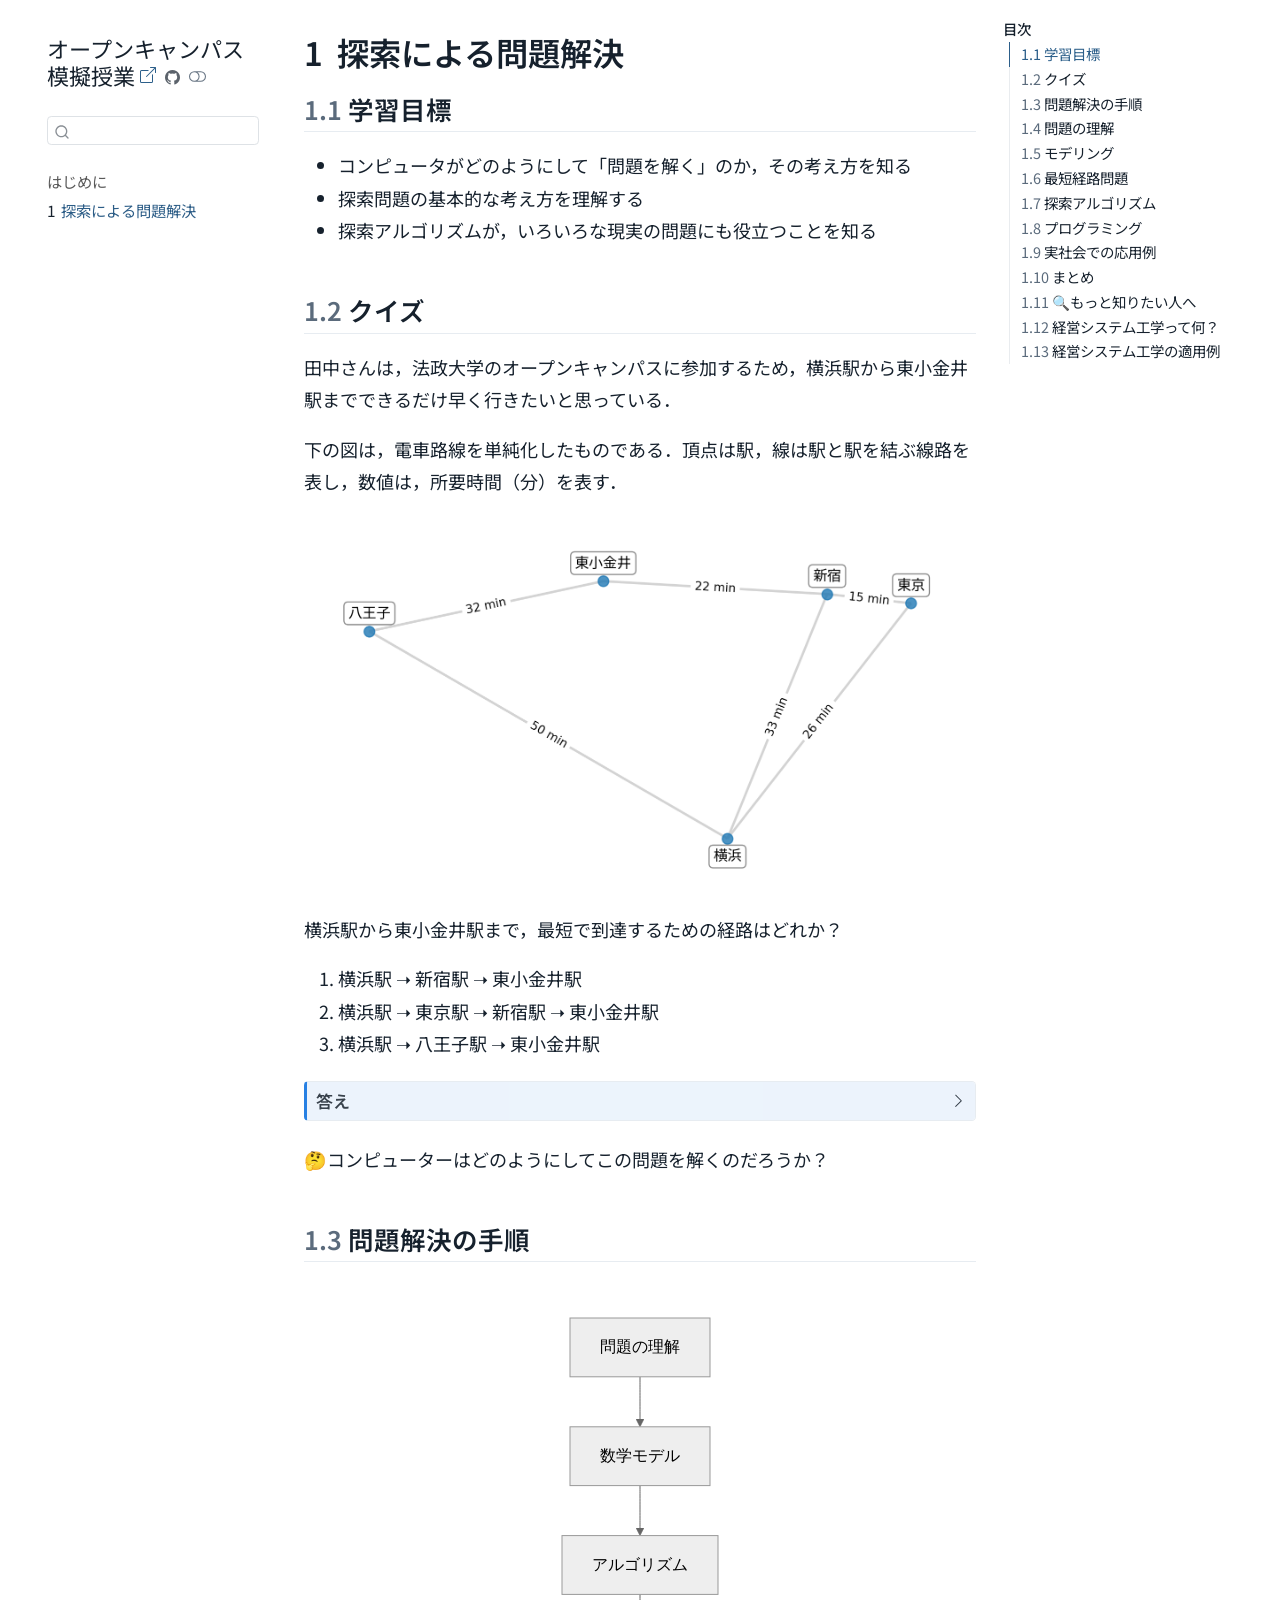
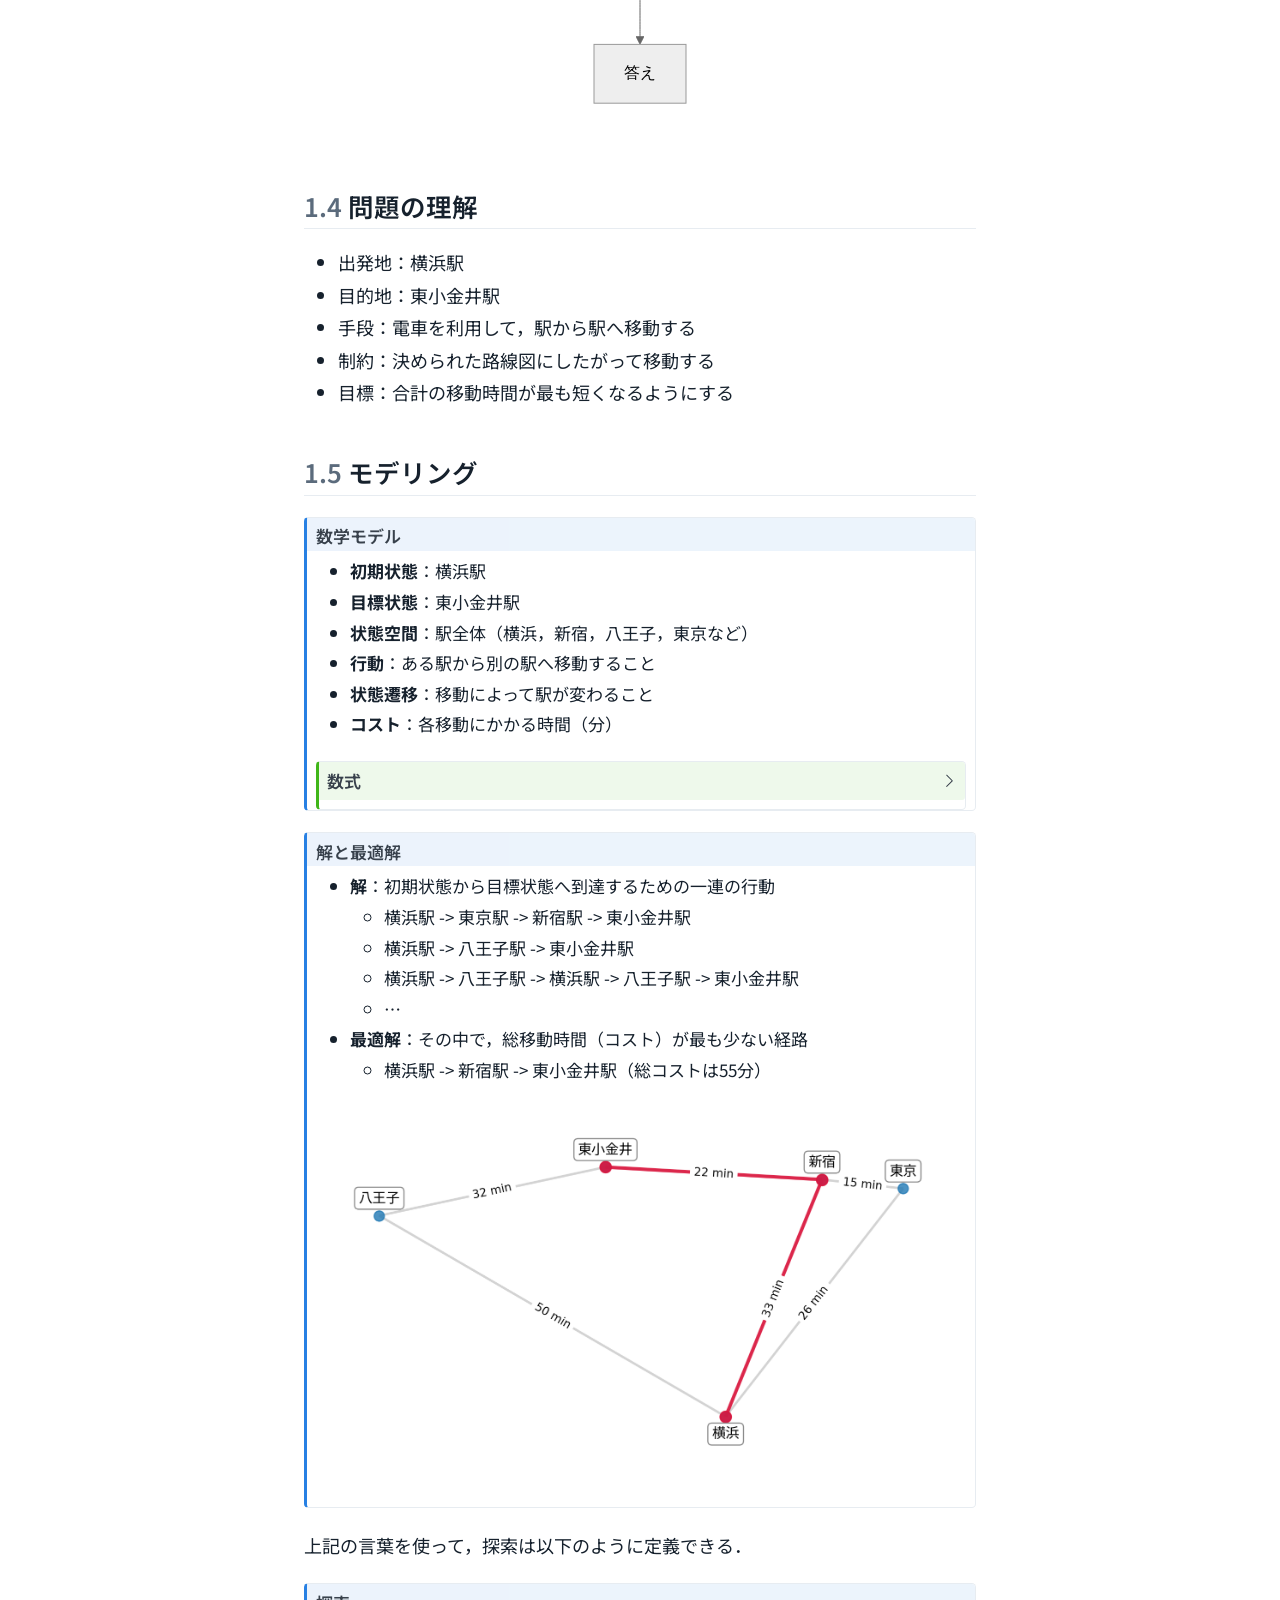
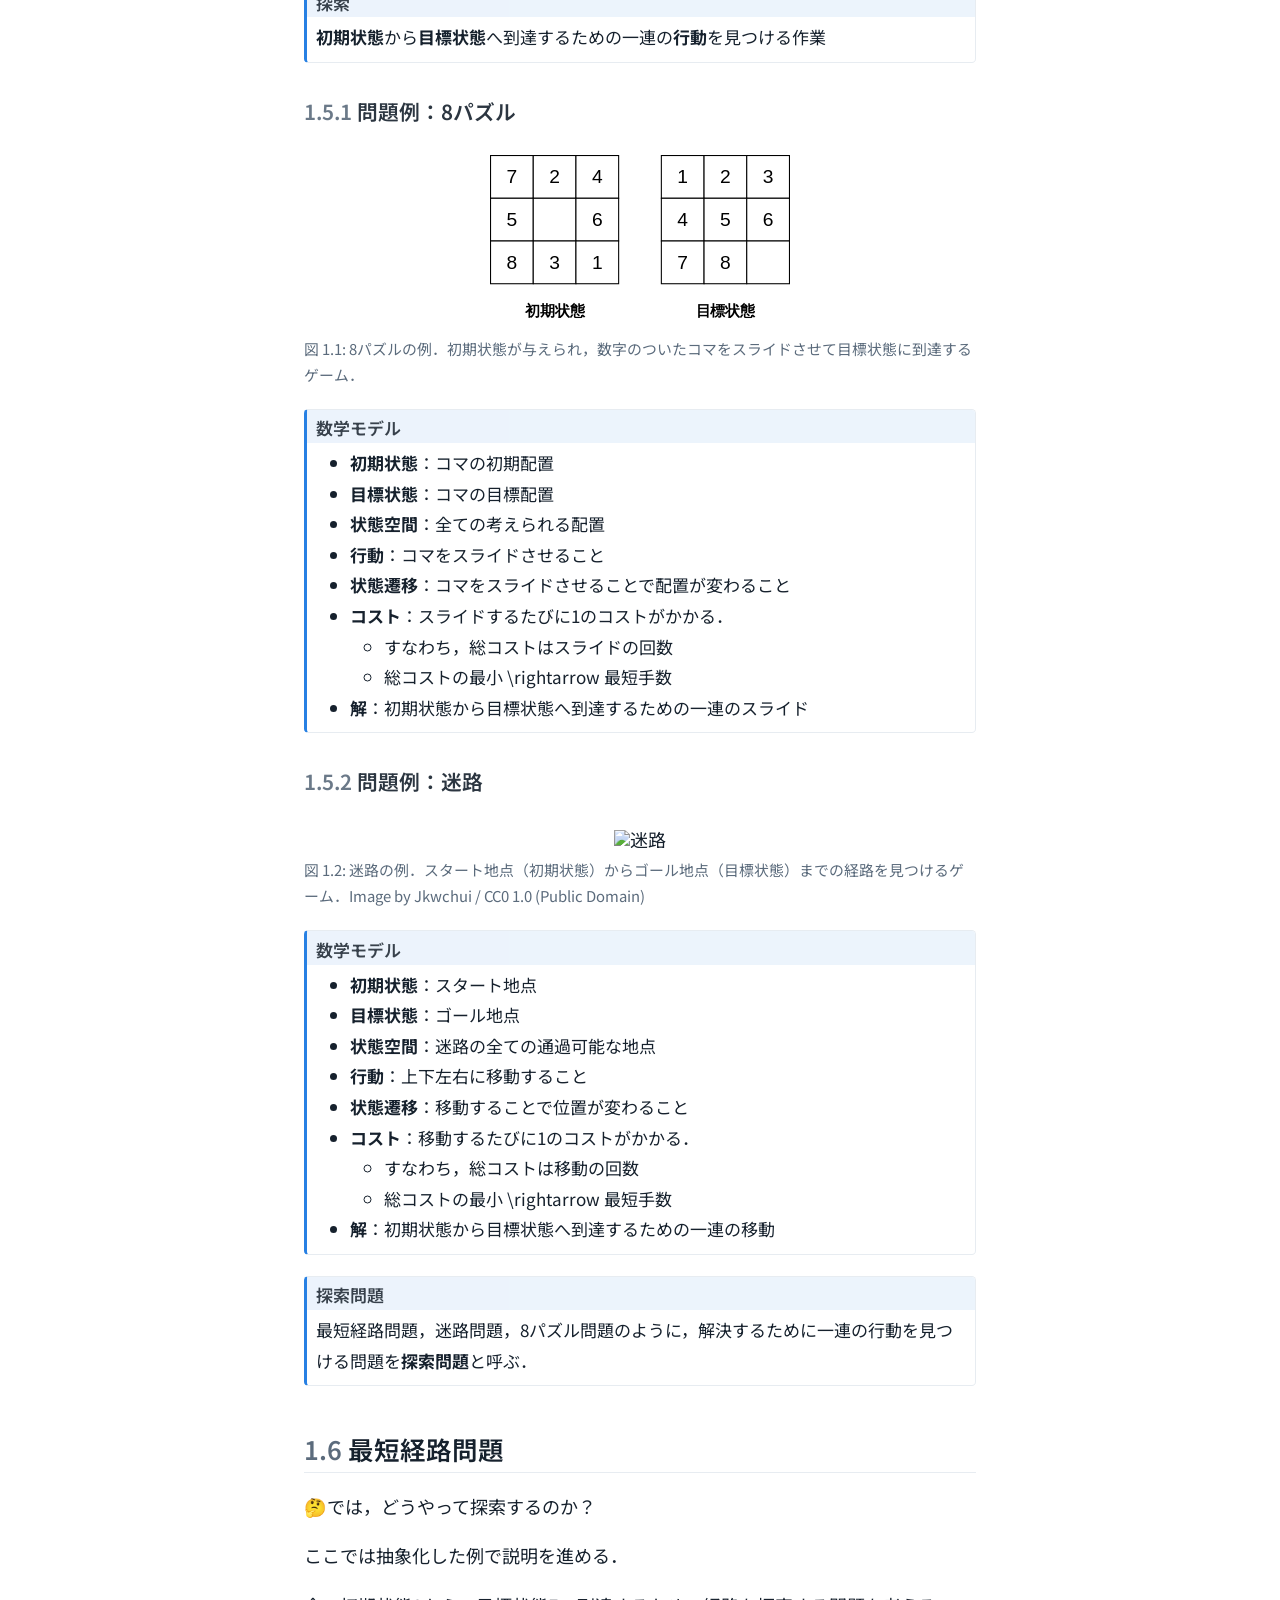
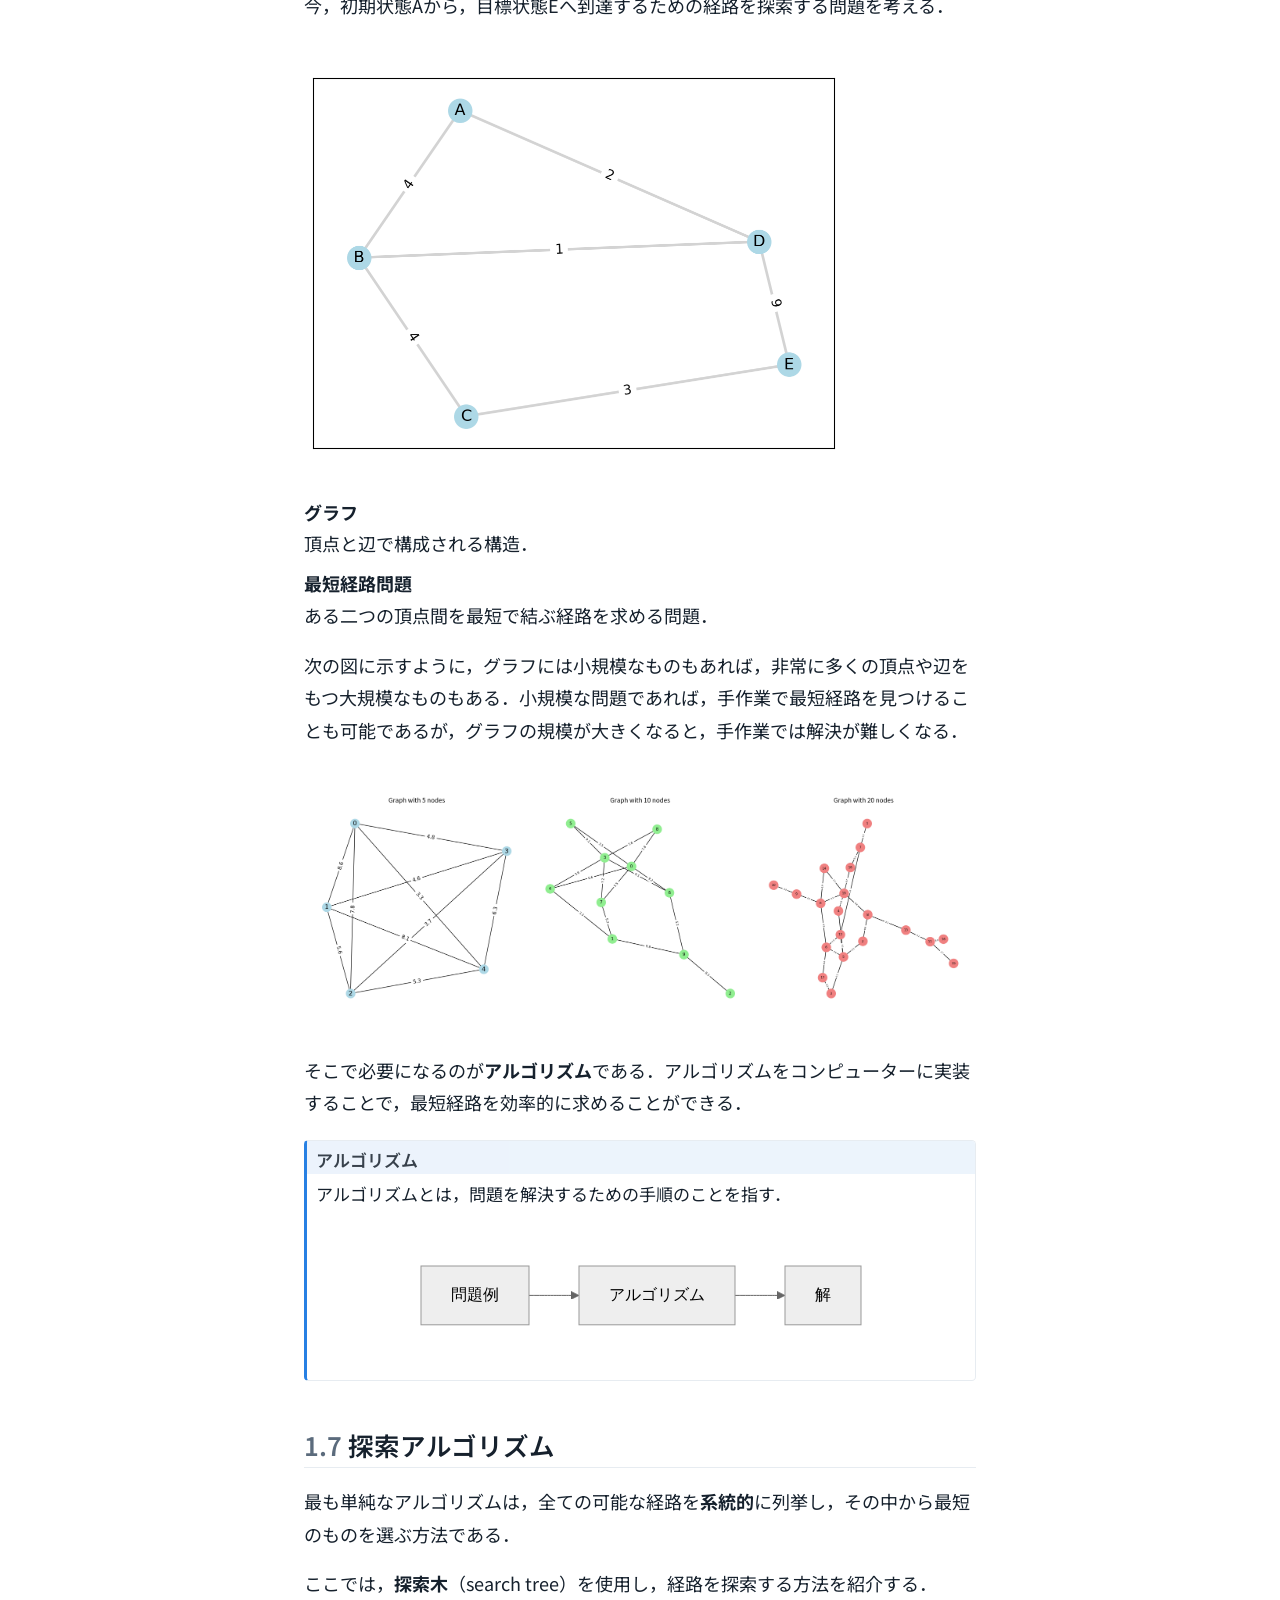
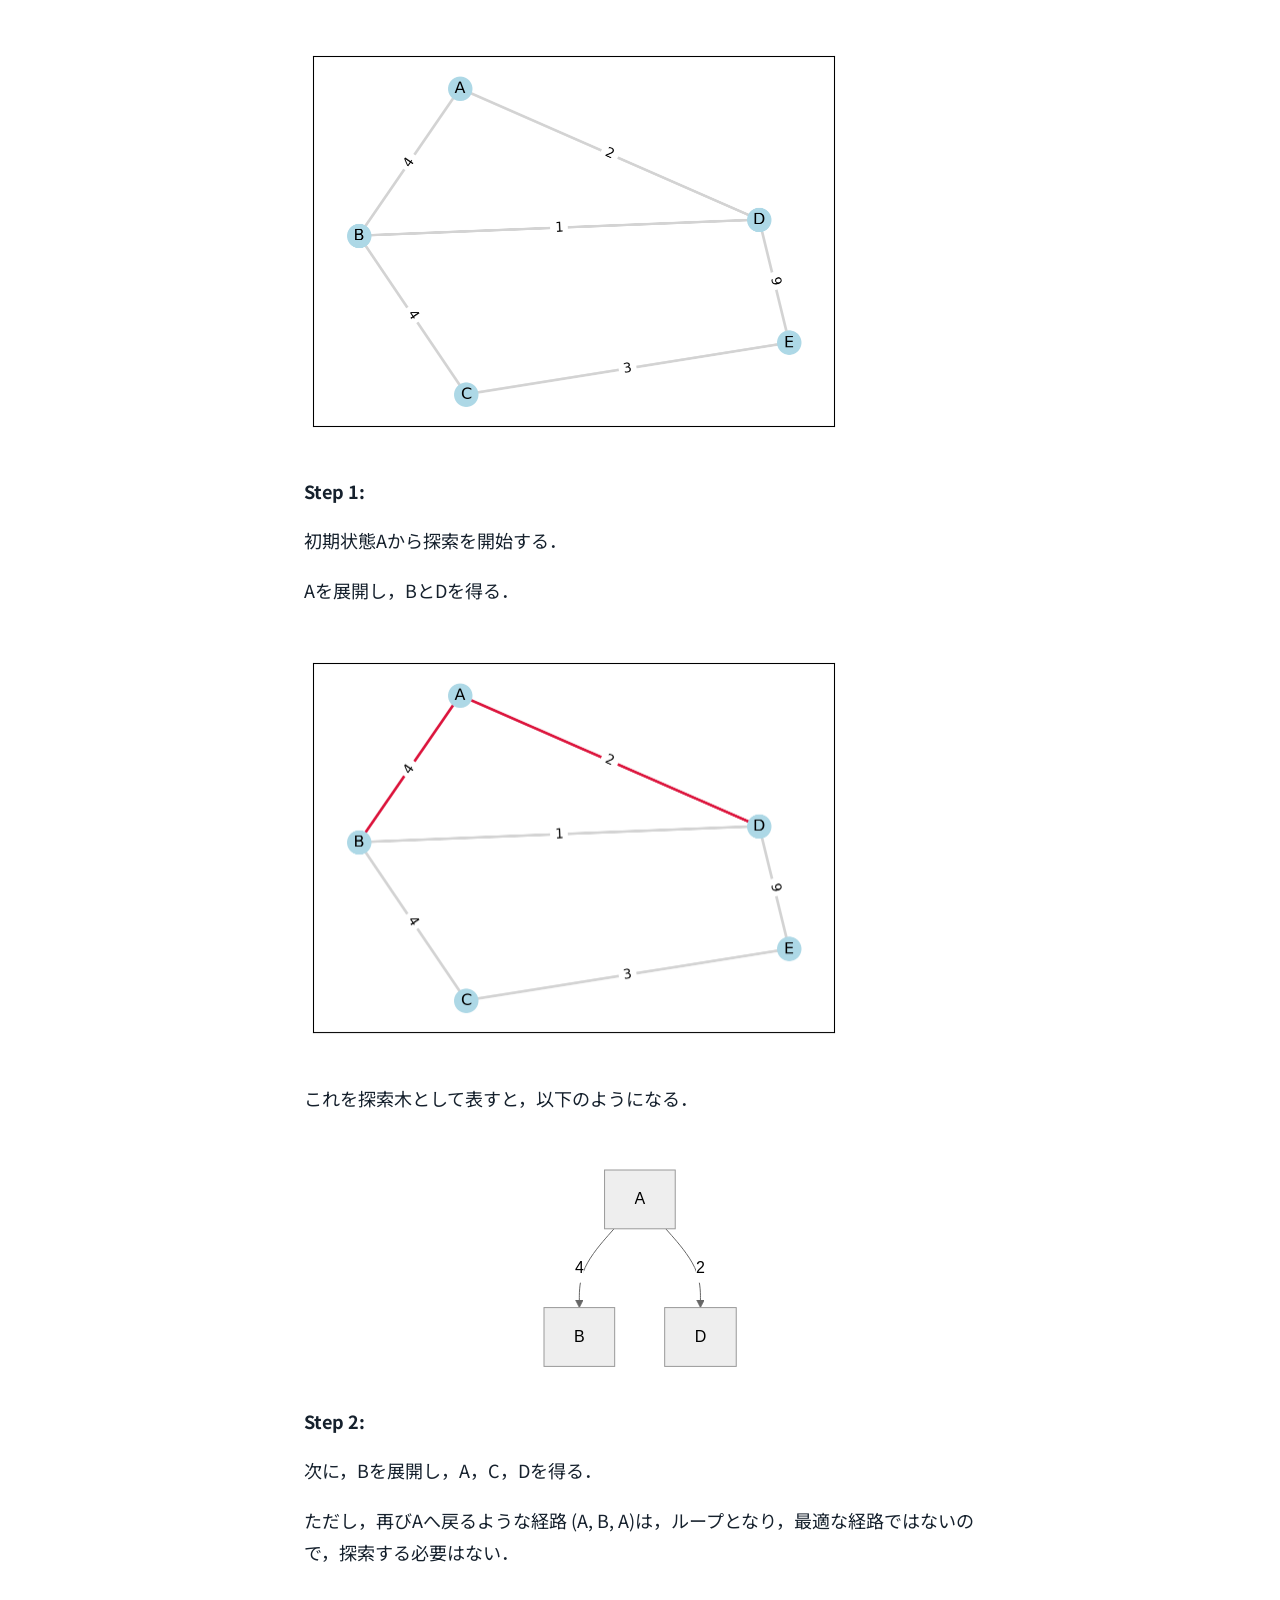
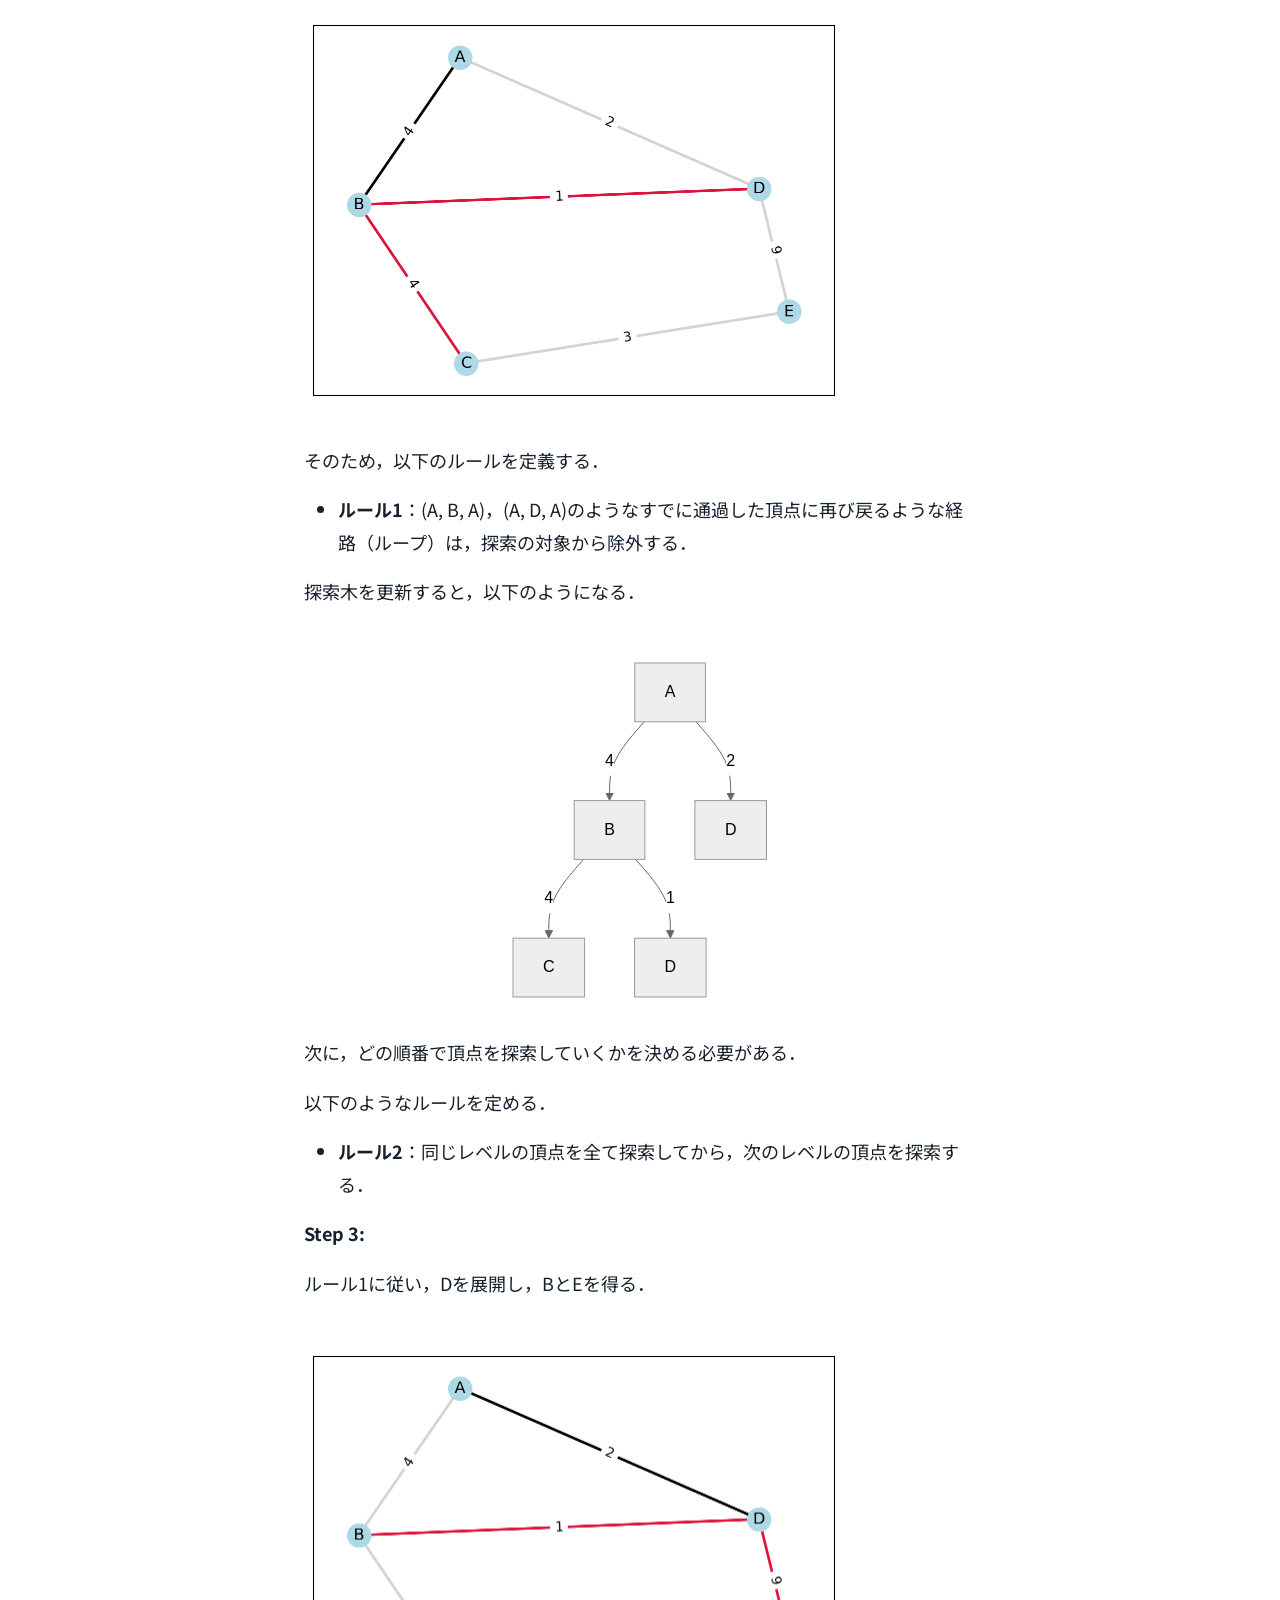
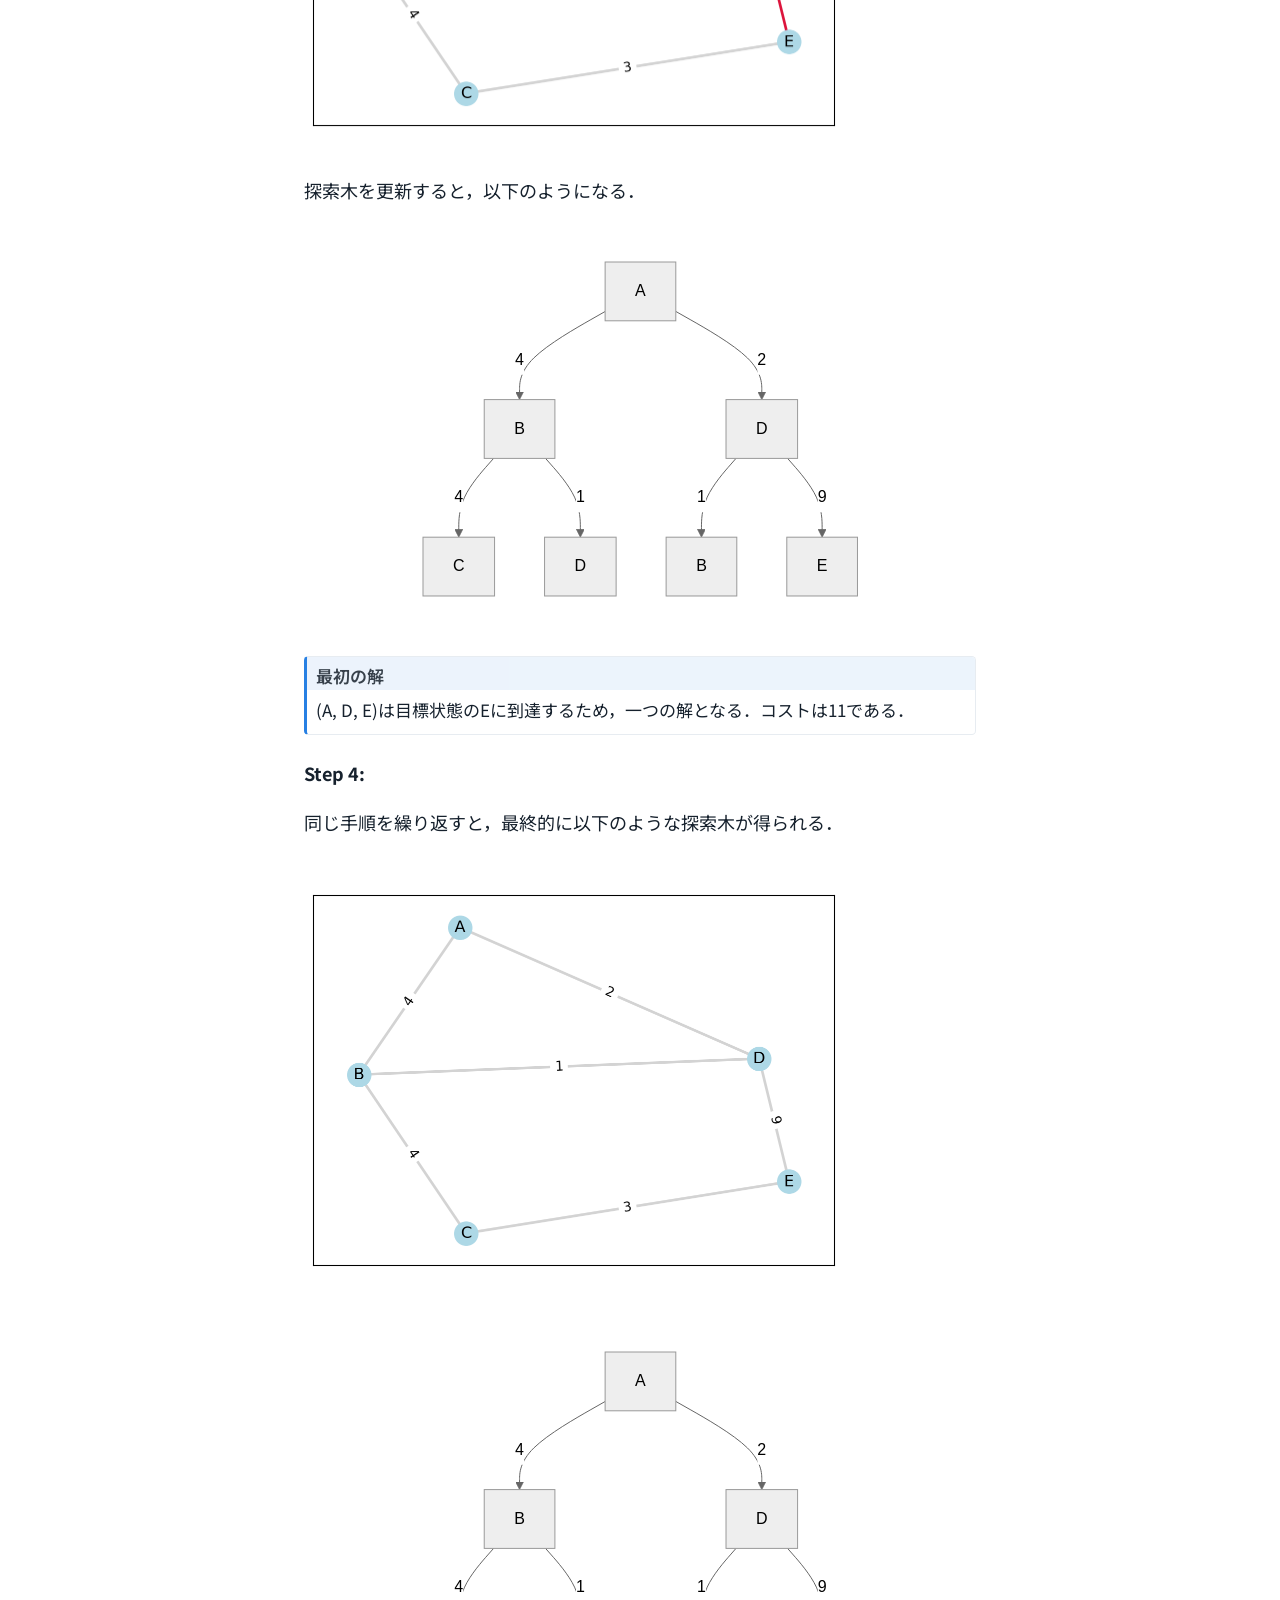
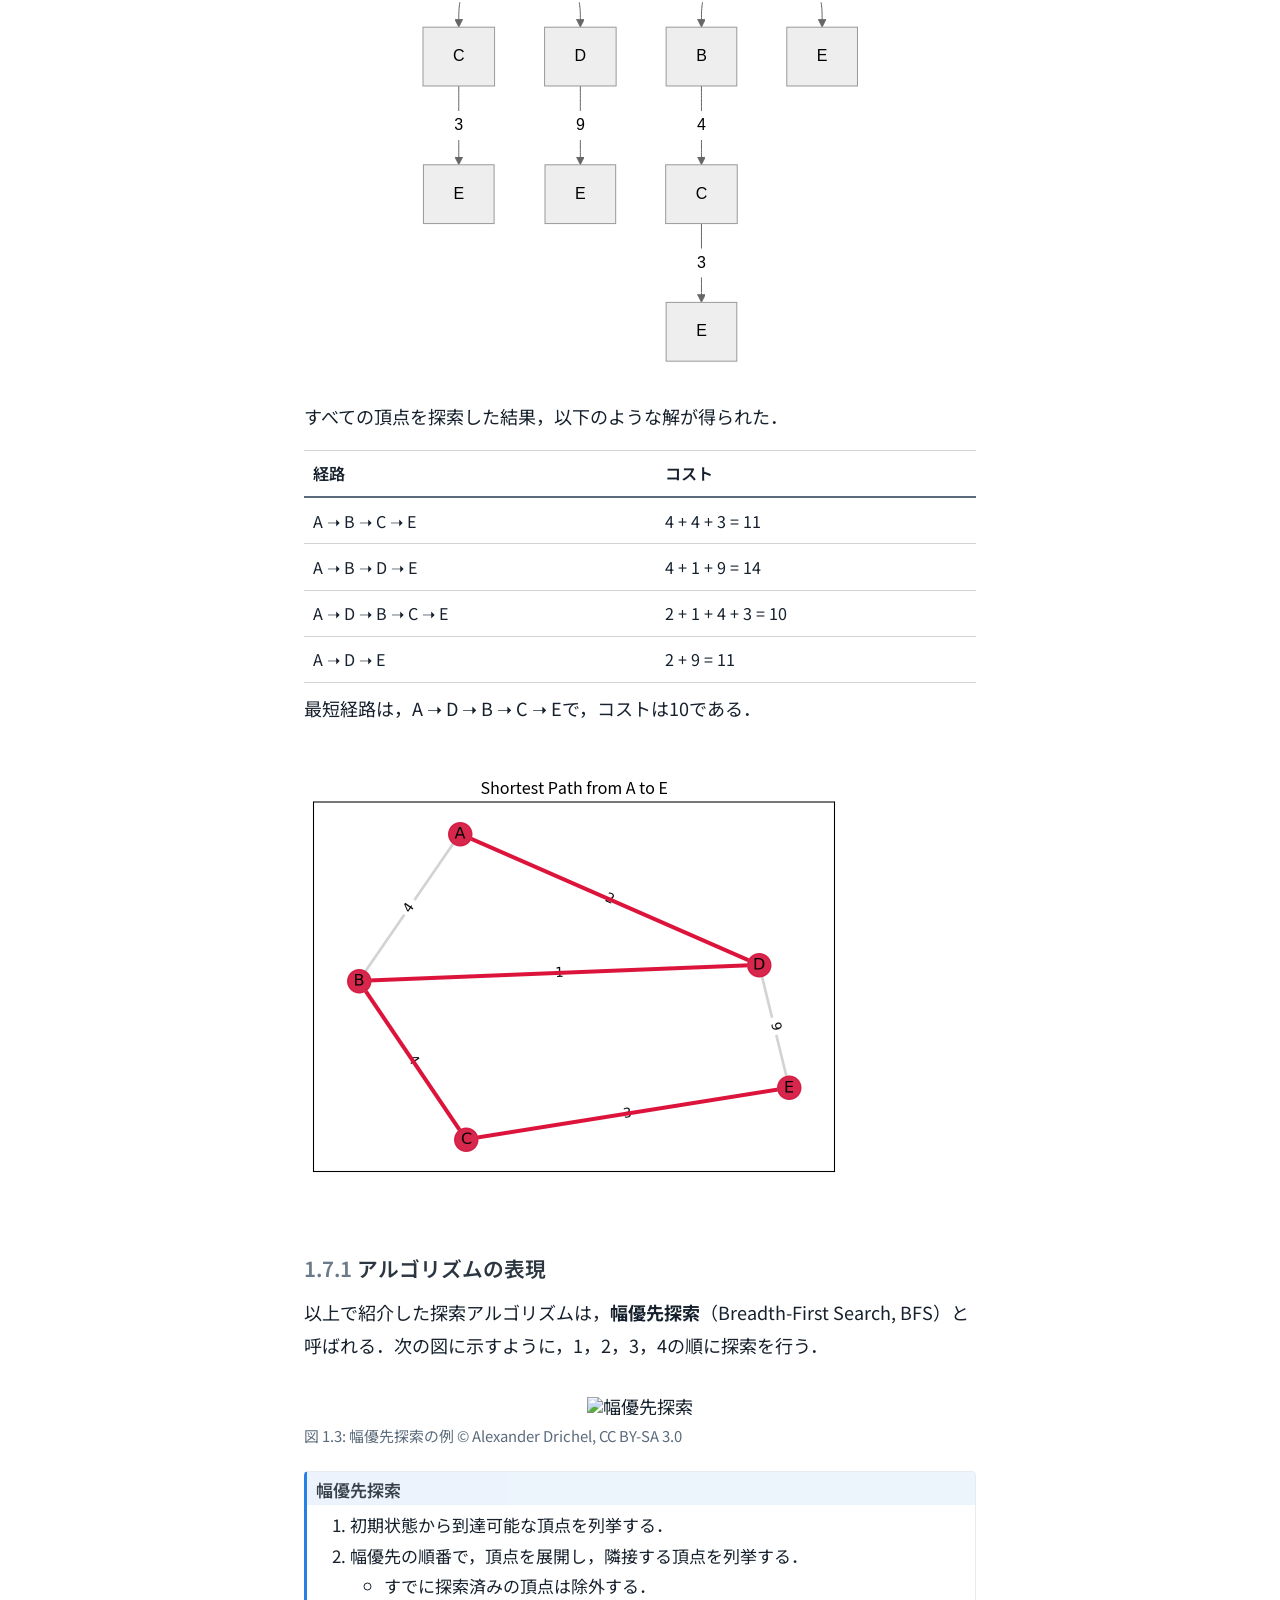
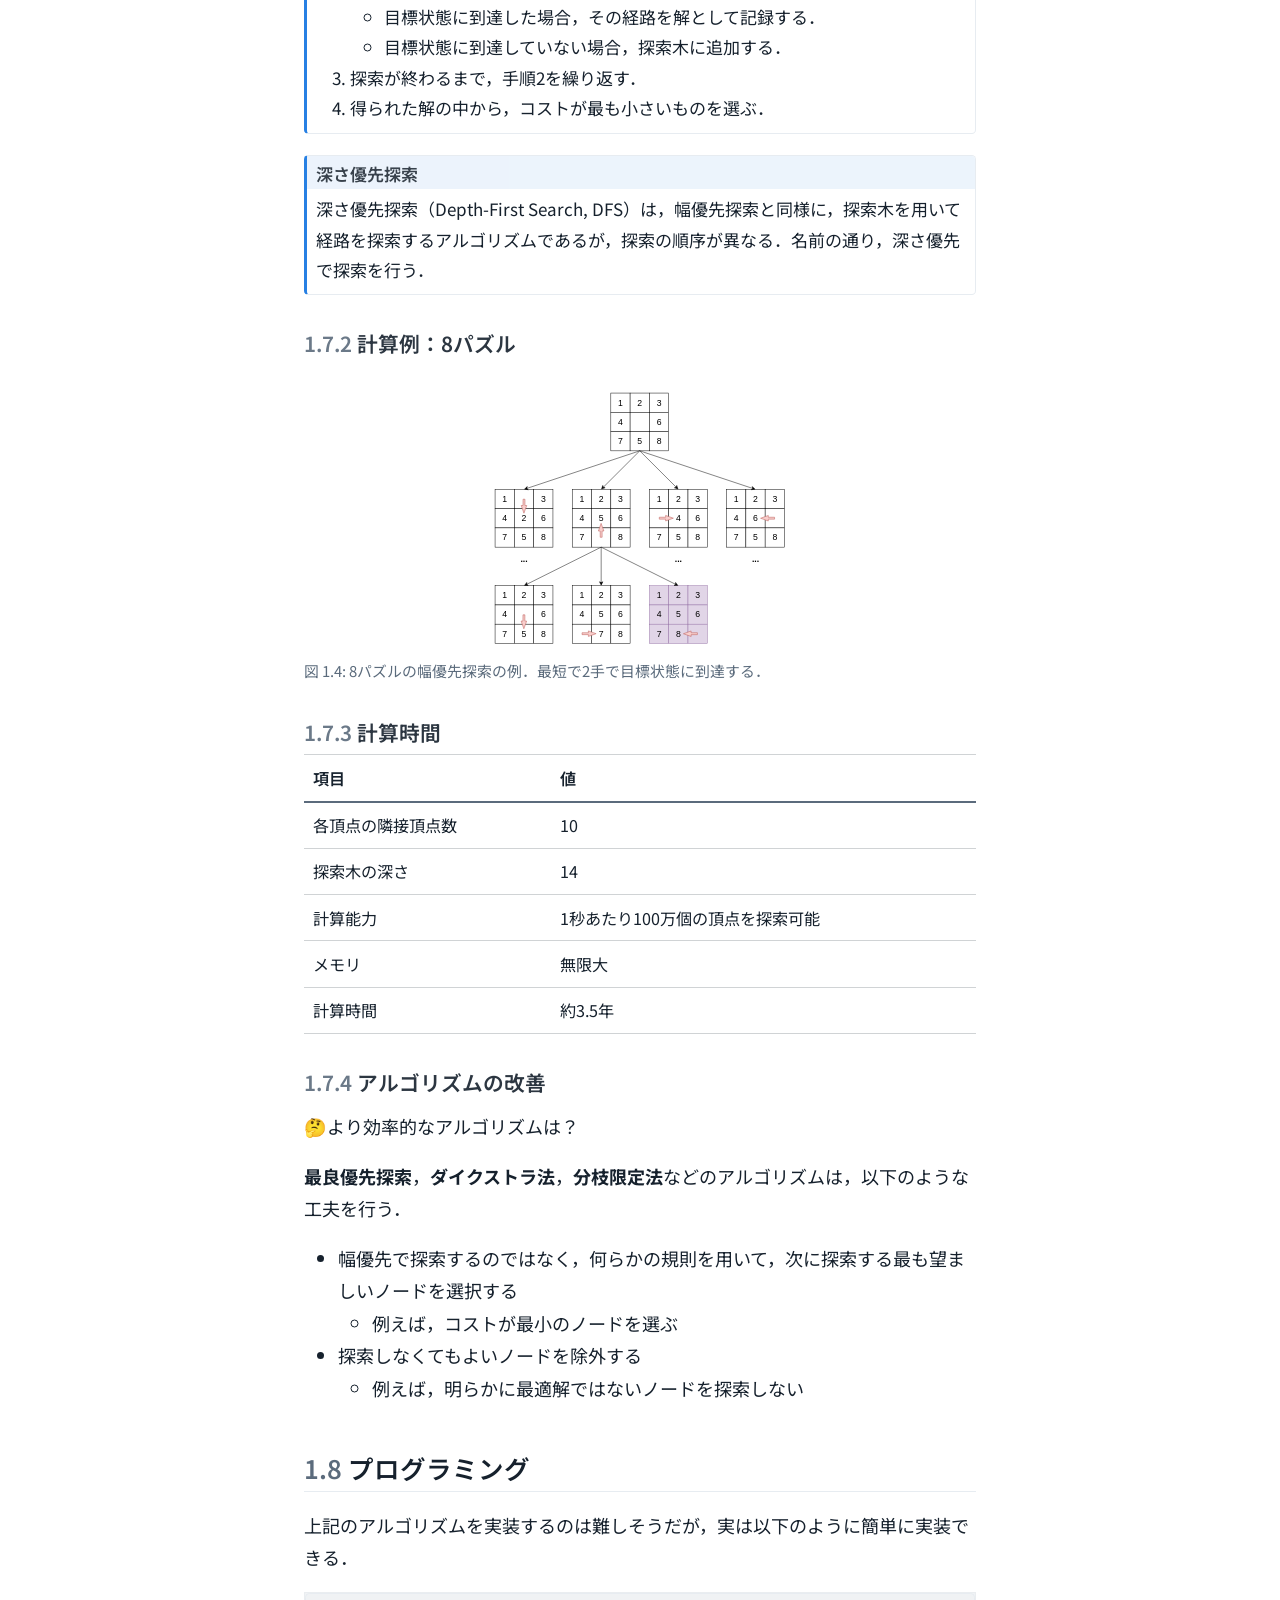
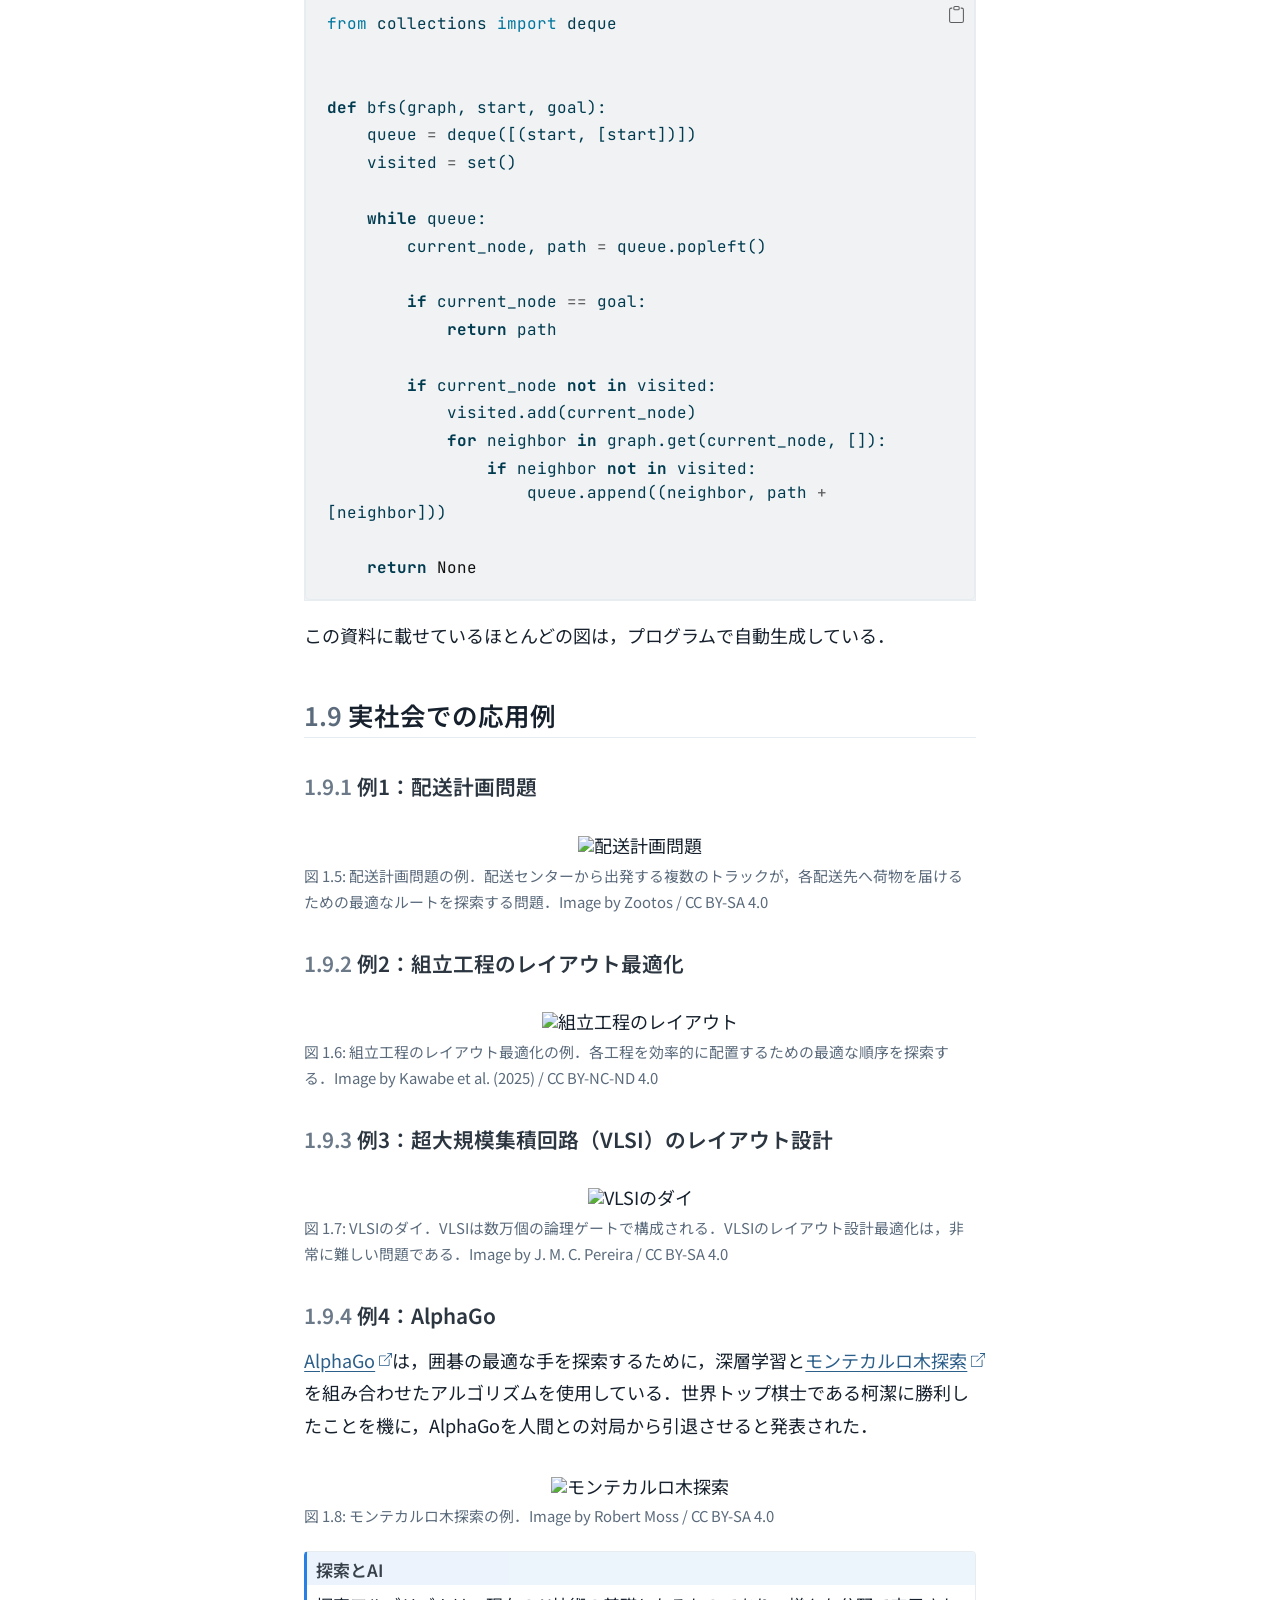
==== commit ed244b09: "Built site for gh-pages" ====
--- a/search.html
+++ b/search.html
@@ -464,7 +464,7 @@
 <h2 data-number="1.2" class="anchored" data-anchor-id="クイズ"><span class="header-section-number">1.2</span> クイズ</h2>
 <p>田中さんは，法政大学のオープンキャンパスに参加するため，横浜駅から東小金井駅までできるだけ早く行きたいと思っている．</p>
 <p>下の図は，電車路線を単純化したものである．頂点は駅，線は駅と駅を結ぶ線路を表し，数値は，所要時間（分）を表す．</p>
-<div id="2808d654" class="cell" data-execution_count="1">
+<div id="ef4a4d75" class="cell" data-execution_count="1">
 <div class="cell-output cell-output-display">
 <div>
 <figure class="figure">
@@ -491,7 +491,7 @@
 </div>
 <div id="callout-1" class="callout-1-contents callout-collapse collapse">
 <div class="callout-body-container callout-body">
-<div id="f7a956a2" class="cell" data-execution_count="2">
+<div id="a040ab1d" class="cell" data-execution_count="2">
 <div class="cell-output cell-output-stdout">
 <pre><code>答え: 横浜 ➝ 新宿 ➝ 東小金井
 時間: 55 分</code></pre>
@@ -606,7 +606,7 @@
 <li>横浜駅 -&gt; 新宿駅 -&gt; 東小金井駅（総コストは55分）</li>
 </ul></li>
 </ul>
-<div id="a2b7fa91" class="cell" data-execution_count="3">
+<div id="0642a06f" class="cell" data-execution_count="3">
 <div class="cell-output cell-output-display">
 <div>
 <figure class="figure">
@@ -726,7 +726,7 @@
 <p>🤔では，どうやって探索するのか？</p>
 <p>ここでは抽象化した例で説明を進める．</p>
 <p>今，初期状態Aから，目標状態Eへ到達するための経路を探索する問題を考える．</p>
-<div id="261c3c9e" class="cell" data-execution_count="4">
+<div id="f23e8079" class="cell" data-execution_count="4">
 <div class="cell-output cell-output-display">
 <div>
 <figure class="figure">
@@ -746,7 +746,7 @@
 </dd>
 </dl>
 <p>次の図に示すように，グラフには小規模なものもあれば，非常に多くの頂点や辺をもつ大規模なものもある．小規模な問題であれば，手作業で最短経路を見つけることも可能であるが，グラフの規模が大きくなると，手作業では解決が難しくなる．</p>
-<div id="88ab2f43" class="cell" data-execution_count="5">
+<div id="db8918e8" class="cell" data-execution_count="5">
 <div class="cell-output cell-output-display">
 <div>
 <figure class="figure">
@@ -787,7 +787,7 @@
 <h2 data-number="1.7" class="anchored" data-anchor-id="探索アルゴリズム"><span class="header-section-number">1.7</span> 探索アルゴリズム</h2>
 <p>最も単純なアルゴリズムは，全ての可能な経路を<strong>系統的</strong>に列挙し，その中から最短のものを選ぶ方法である．</p>
 <p>ここでは，<strong>探索木</strong>（search tree）を使用し，経路を探索する方法を紹介する．</p>
-<div id="88f2ba82" class="cell" data-execution_count="6">
+<div id="c3c9a8ca" class="cell" data-execution_count="6">
 <div class="cell-output cell-output-display">
 <div>
 <figure class="figure">
@@ -799,7 +799,7 @@
 <p><strong>Step 1:</strong></p>
 <p>初期状態Aから探索を開始する．</p>
 <p>Aを展開し，BとDを得る．</p>
-<div id="412a241f" class="cell" data-execution_count="7">
+<div id="1f94f8c5" class="cell" data-execution_count="7">
 <div class="cell-output cell-output-display">
 <div>
 <figure class="figure">
@@ -826,7 +826,7 @@
 <p><strong>Step 2:</strong></p>
 <p>次に，Bを展開し，A，C，Dを得る．</p>
 <p>ただし，再びAへ戻るような経路 (A, B, A)は，ループとなり，最適な経路ではないので，探索する必要はない．</p>
-<div id="90aedac2" class="cell" data-execution_count="8">
+<div id="bba672ae" class="cell" data-execution_count="8">
 <div class="cell-output cell-output-display">
 <div>
 <figure class="figure">
@@ -863,7 +863,7 @@
 </ul>
 <p><strong>Step 3:</strong></p>
 <p>ルール1に従い，Dを展開し，BとEを得る．</p>
-<div id="36a76aab" class="cell" data-execution_count="9">
+<div id="85b8c2ec" class="cell" data-execution_count="9">
 <div class="cell-output cell-output-display">
 <div>
 <figure class="figure">
@@ -906,7 +906,7 @@
 </div>
 <p><strong>Step 4:</strong></p>
 <p>同じ手順を繰り返すと，最終的に以下のような探索木が得られる．</p>
-<div id="60583554" class="cell" data-execution_count="10">
+<div id="31f3af68" class="cell" data-execution_count="10">
 <div class="cell-output cell-output-display">
 <div>
 <figure class="figure">
@@ -965,7 +965,7 @@
 </tbody>
 </table>
 <p>最短経路は，A ➝ D ➝ B ➝ C ➝ Eで，コストは10である．</p>
-<div id="168a2480" class="cell" data-execution_count="11">
+<div id="b06089fc" class="cell" data-execution_count="11">
 <div class="cell-output cell-output-display">
 <div>
 <figure class="figure">
@@ -1154,7 +1154,7 @@
 </section>
 <section id="例4alphago" class="level3" data-number="1.9.4">
 <h3 data-number="1.9.4" class="anchored" data-anchor-id="例4alphago"><span class="header-section-number">1.9.4</span> 例4：AlphaGo</h3>
-<p><a href="https://ja.wikipedia.org/wiki/AlphaGo">AlphaGo</a>は，囲碁の最適な手を探索するために，深層学習と<a href="https://ja.wikipedia.org/wiki/モンテカルロ木探索">モンテカルロ木探索</a>を組み合わせたアルゴリズムを使用している．世界トップ棋士である柯潔に勝利したことを機に，AlphaGoを人間との対局から引退させると発表した．</p>
+<p><a href="https://ja.wikipedia.org/wiki/AlphaGo">AlphaGo</a>は，囲碁の最適な手を探索するために，深層学習と<a href="https://ja.wikipedia.org/wiki/モンテカルロ木探索">モンテカルロ木探索</a>を組み合わせたアルゴリズムを使用している．世界トップ棋士である柯潔に勝利したことを機に，AlphaGoを人間との対局から引退させると発表された．</p>
 <div id="fig-mcts" class="quarto-float quarto-figure quarto-figure-center anchored" alt="モンテカルロ木探索">
 <figure class="quarto-float quarto-float-fig figure">
 <div aria-describedby="fig-mcts-caption-0ceaefa1-69ba-4598-a22c-09a6ac19f8ca">
@@ -1270,7 +1270,7 @@
 </ul></li>
 <li>拠点配置最適化コンサルティング＆シミュレーション
 <ul>
-<li>三菱ケミカルエンジニアリング株式会社は，工場・物流センターの拠点配置をシミュレーションを行うことで，最適な拠点配置を算出できる．</li>
+<li>三菱ケミカルエンジニアリング株式会社は，工場・物流センターの拠点配置のシミュレーションを行うことで，最適な拠点配置を算出できる．</li>
 </ul></li>
 </ul>
 </section>
@@ -1283,7 +1283,7 @@
 </ul></li>
 <li><a href="https://doi.org/10.1287/inte.2022.1143">Allgor et al., 2023</a>
 <ul>
-<li>Amazonがロボットの<strong>ピッキングアルゴリズム</strong>を再設計し，ロボットの距離削減が62%減少した．</li>
+<li>Amazonがロボットの<strong>ピッキングアルゴリズム</strong>を再設計し，ロボットの移動距離が62%減少した．</li>
 </ul></li>
 <li><a href="https://doi.org/10.1287/inte.2023.0087">Dang et al., 2024</a>
 <ul>
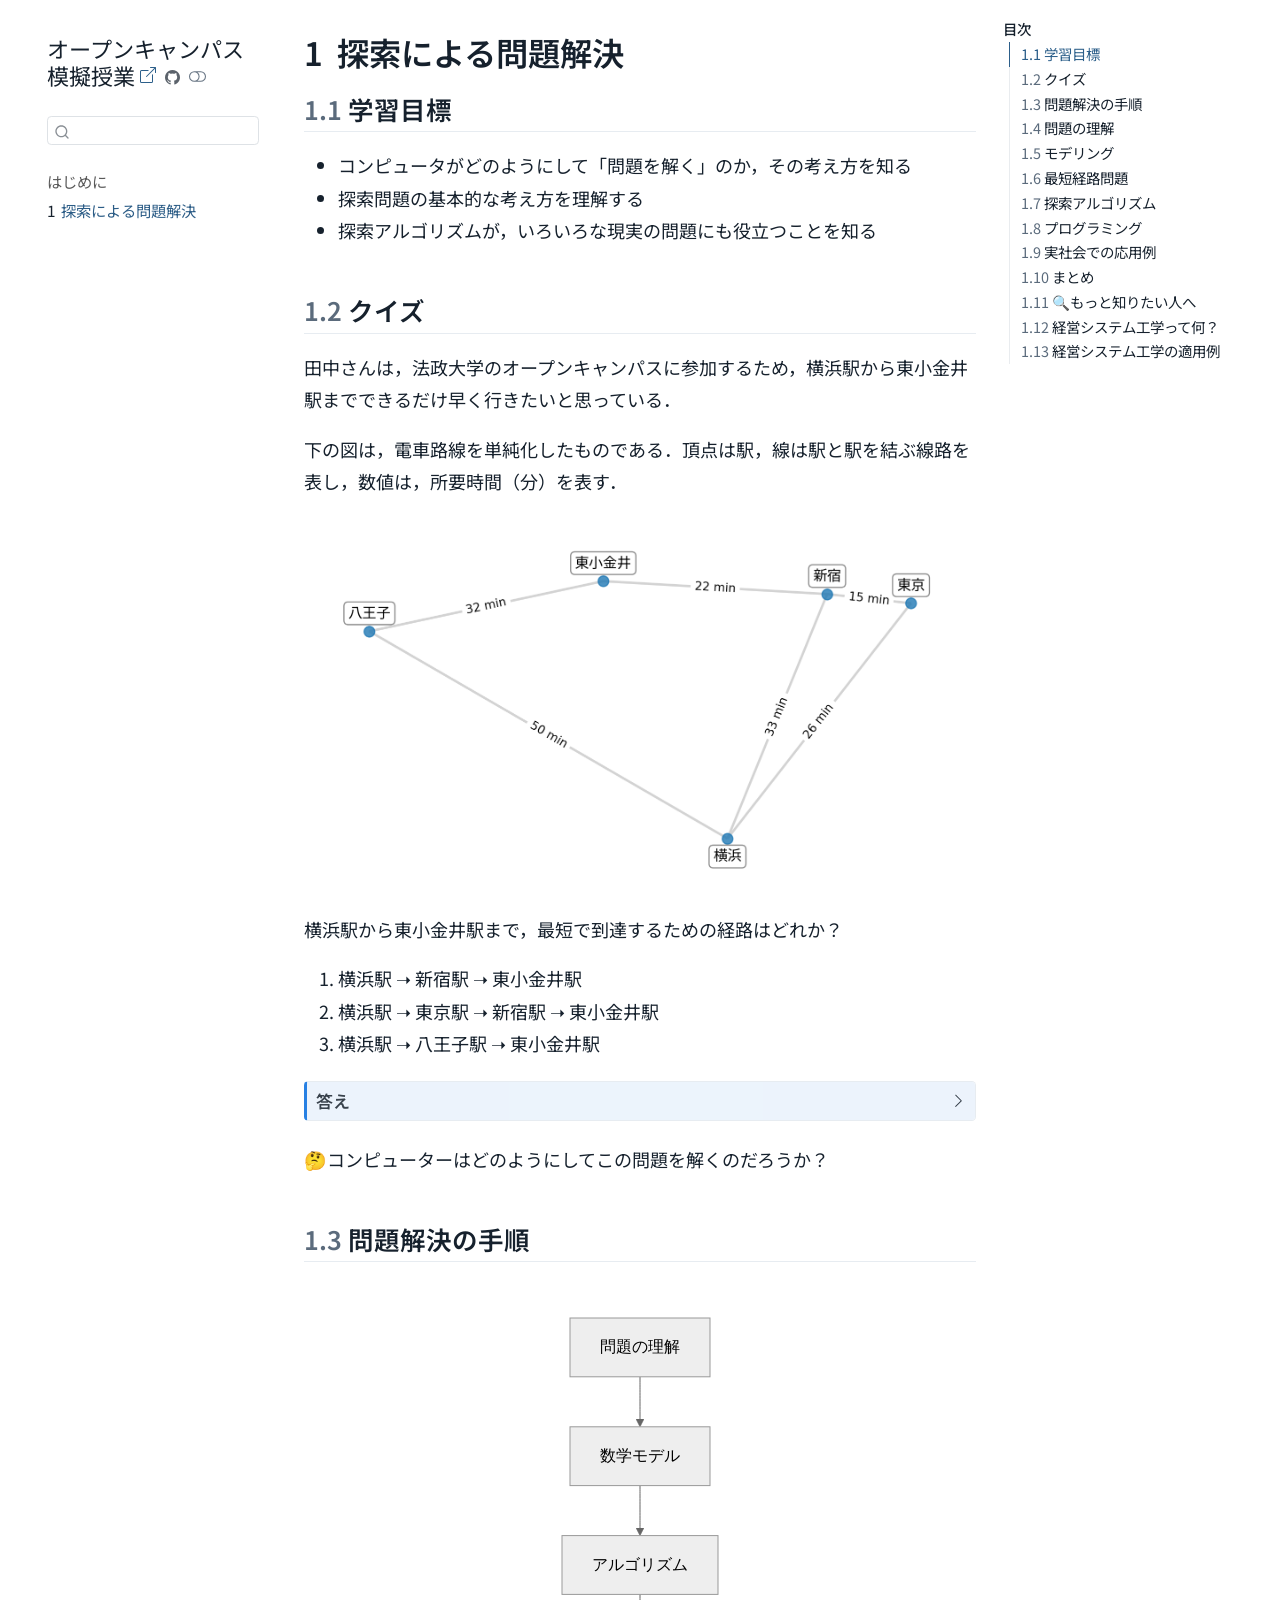
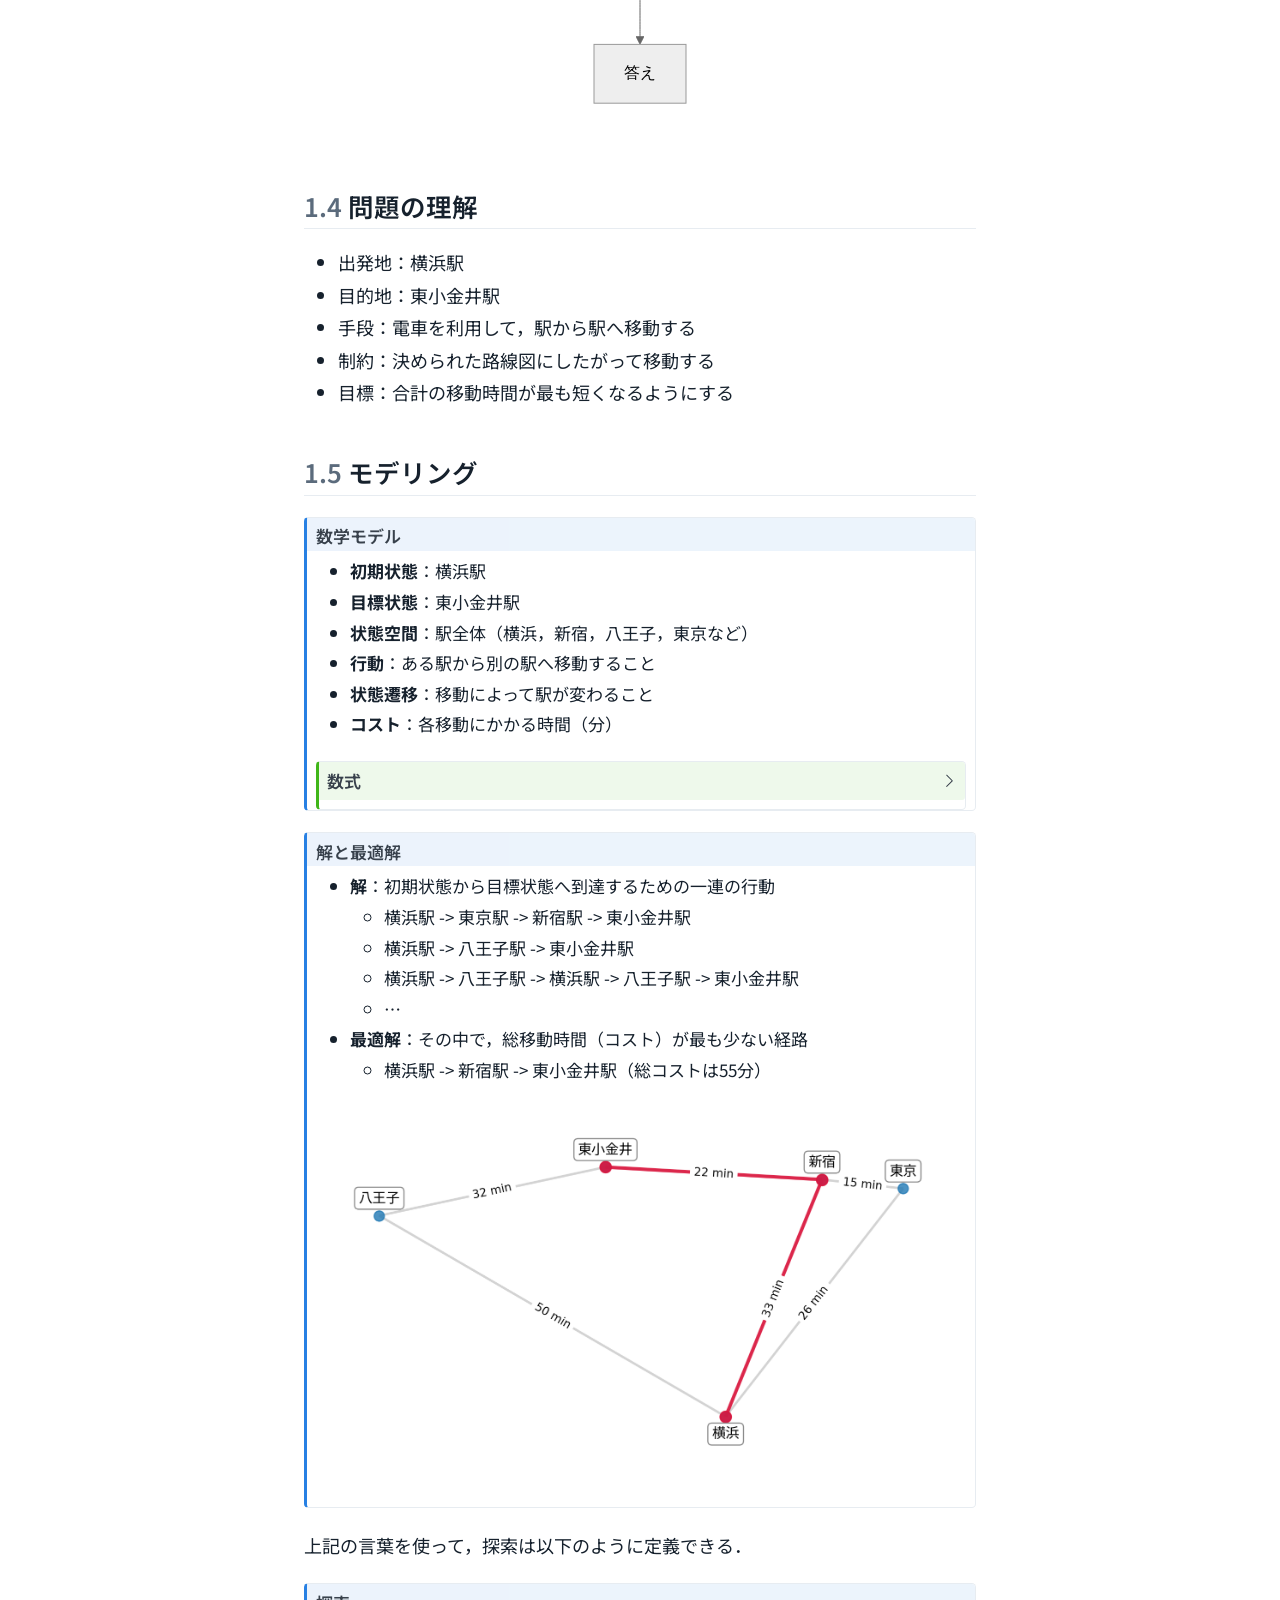
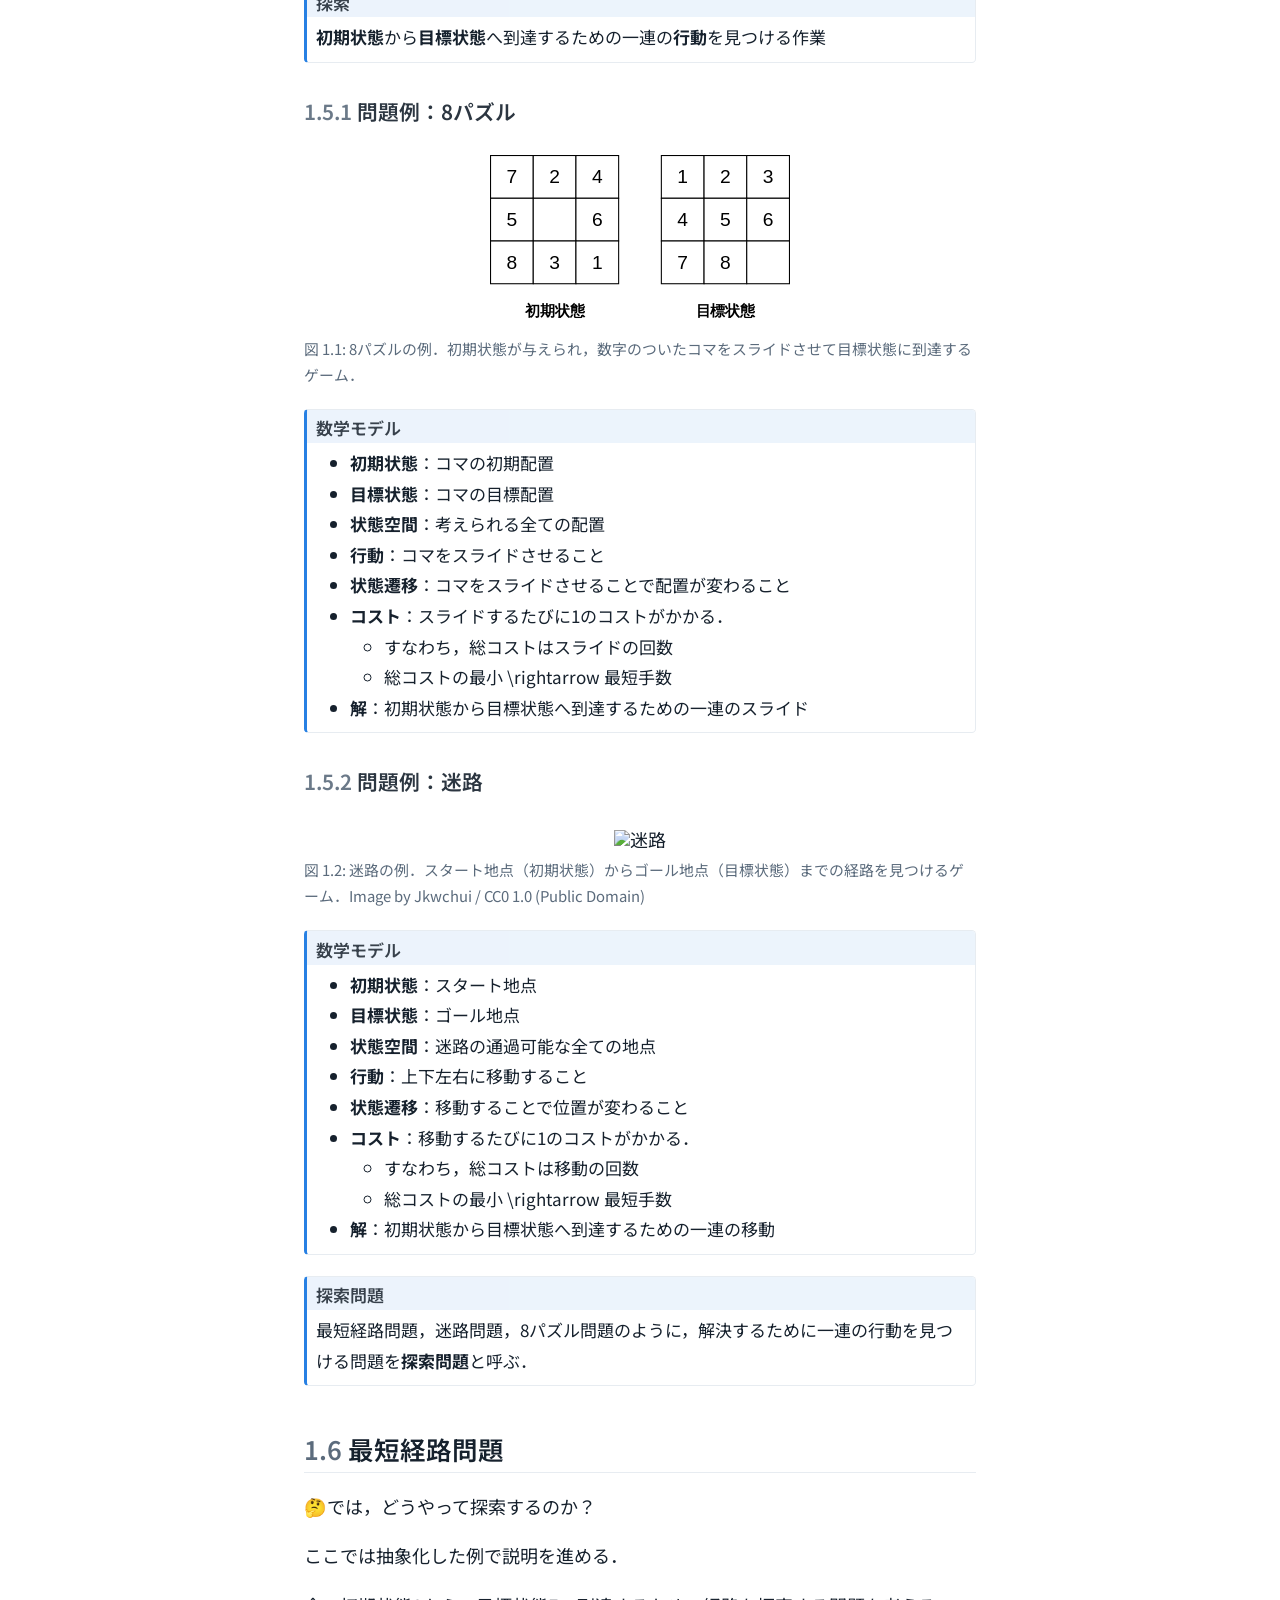
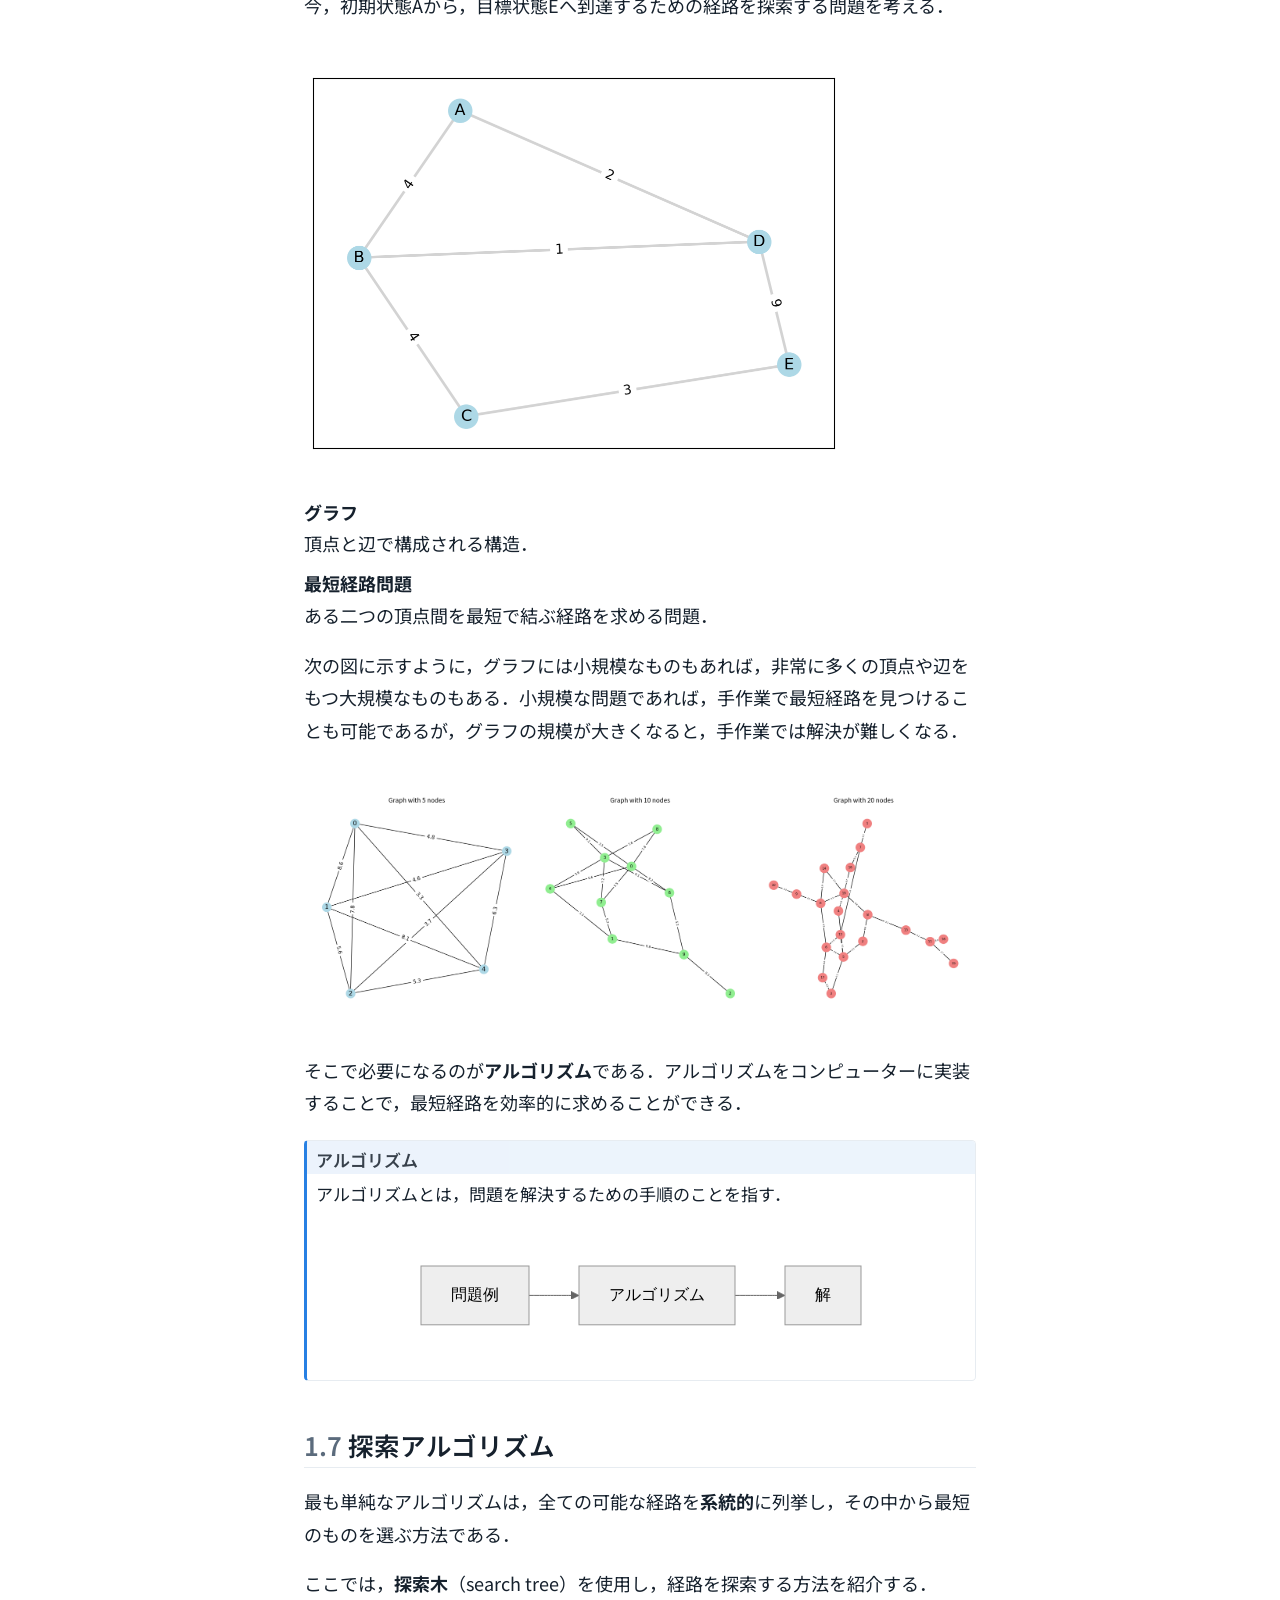
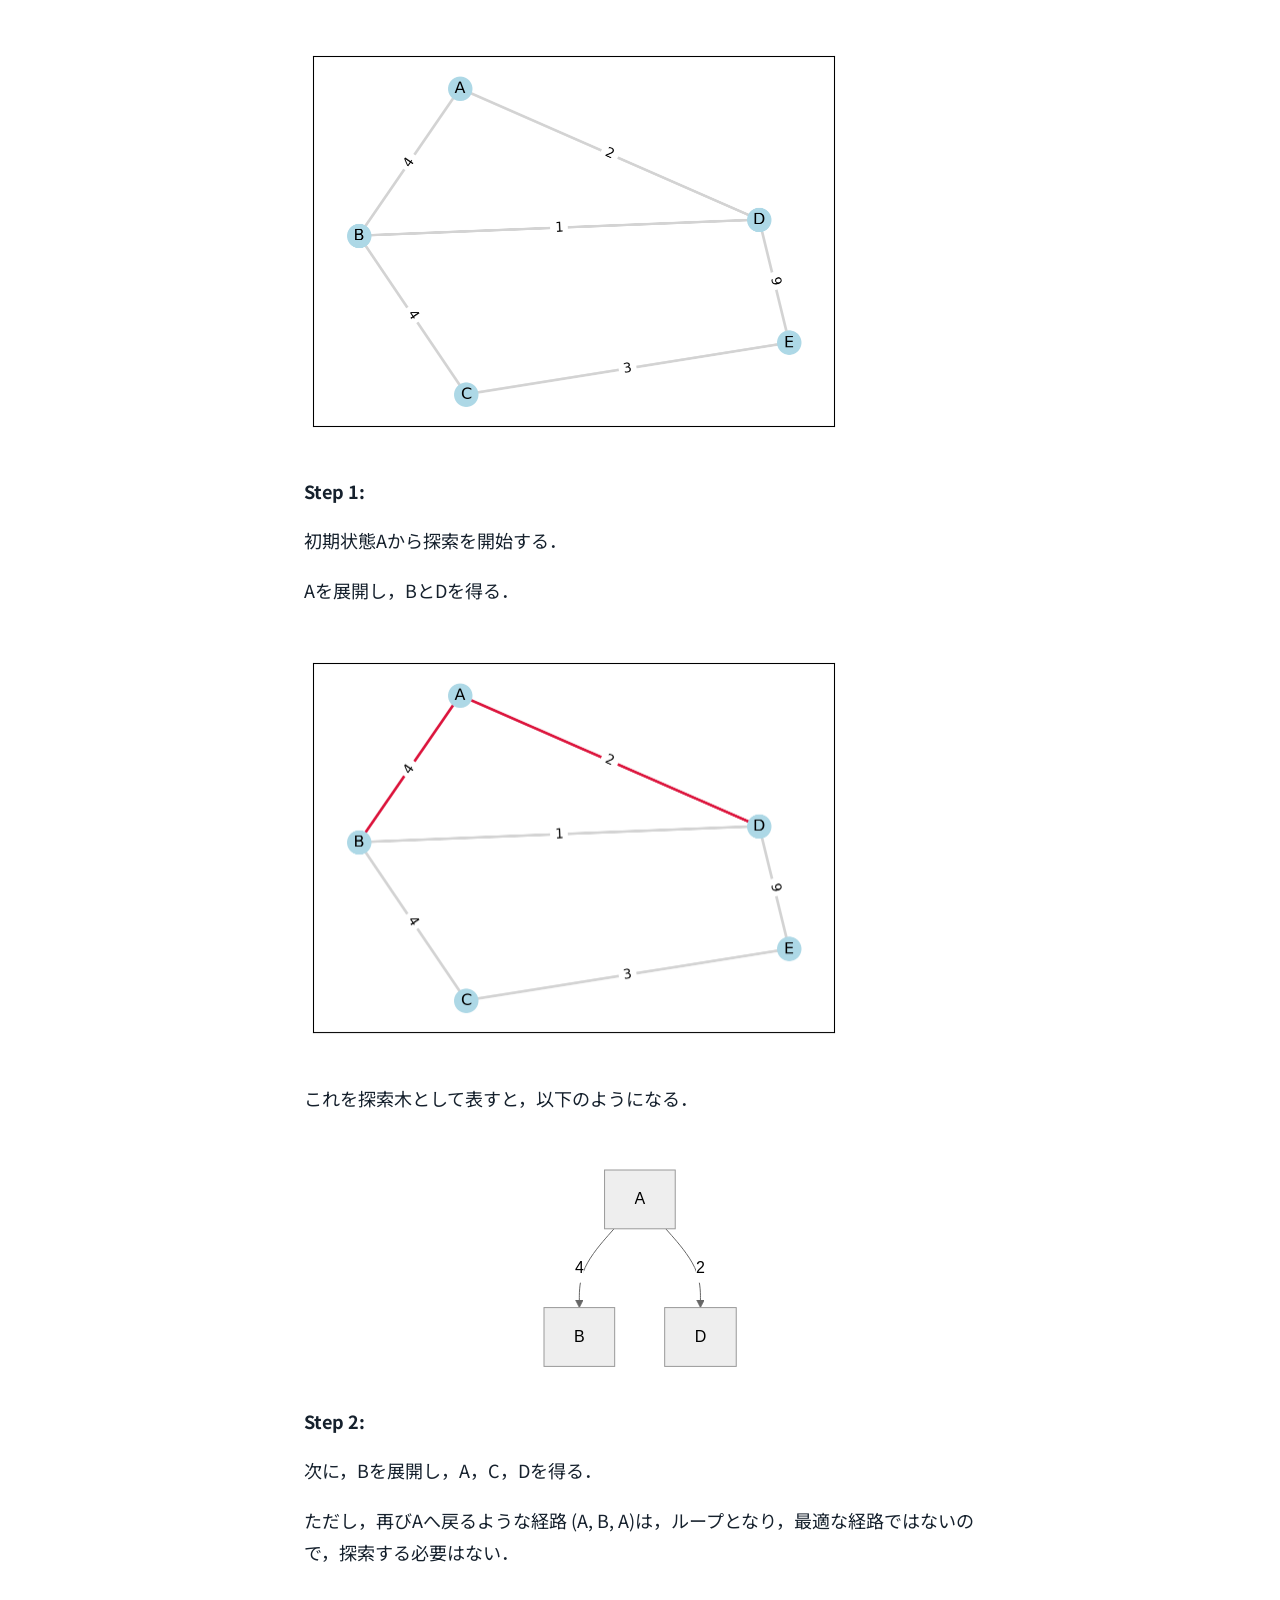
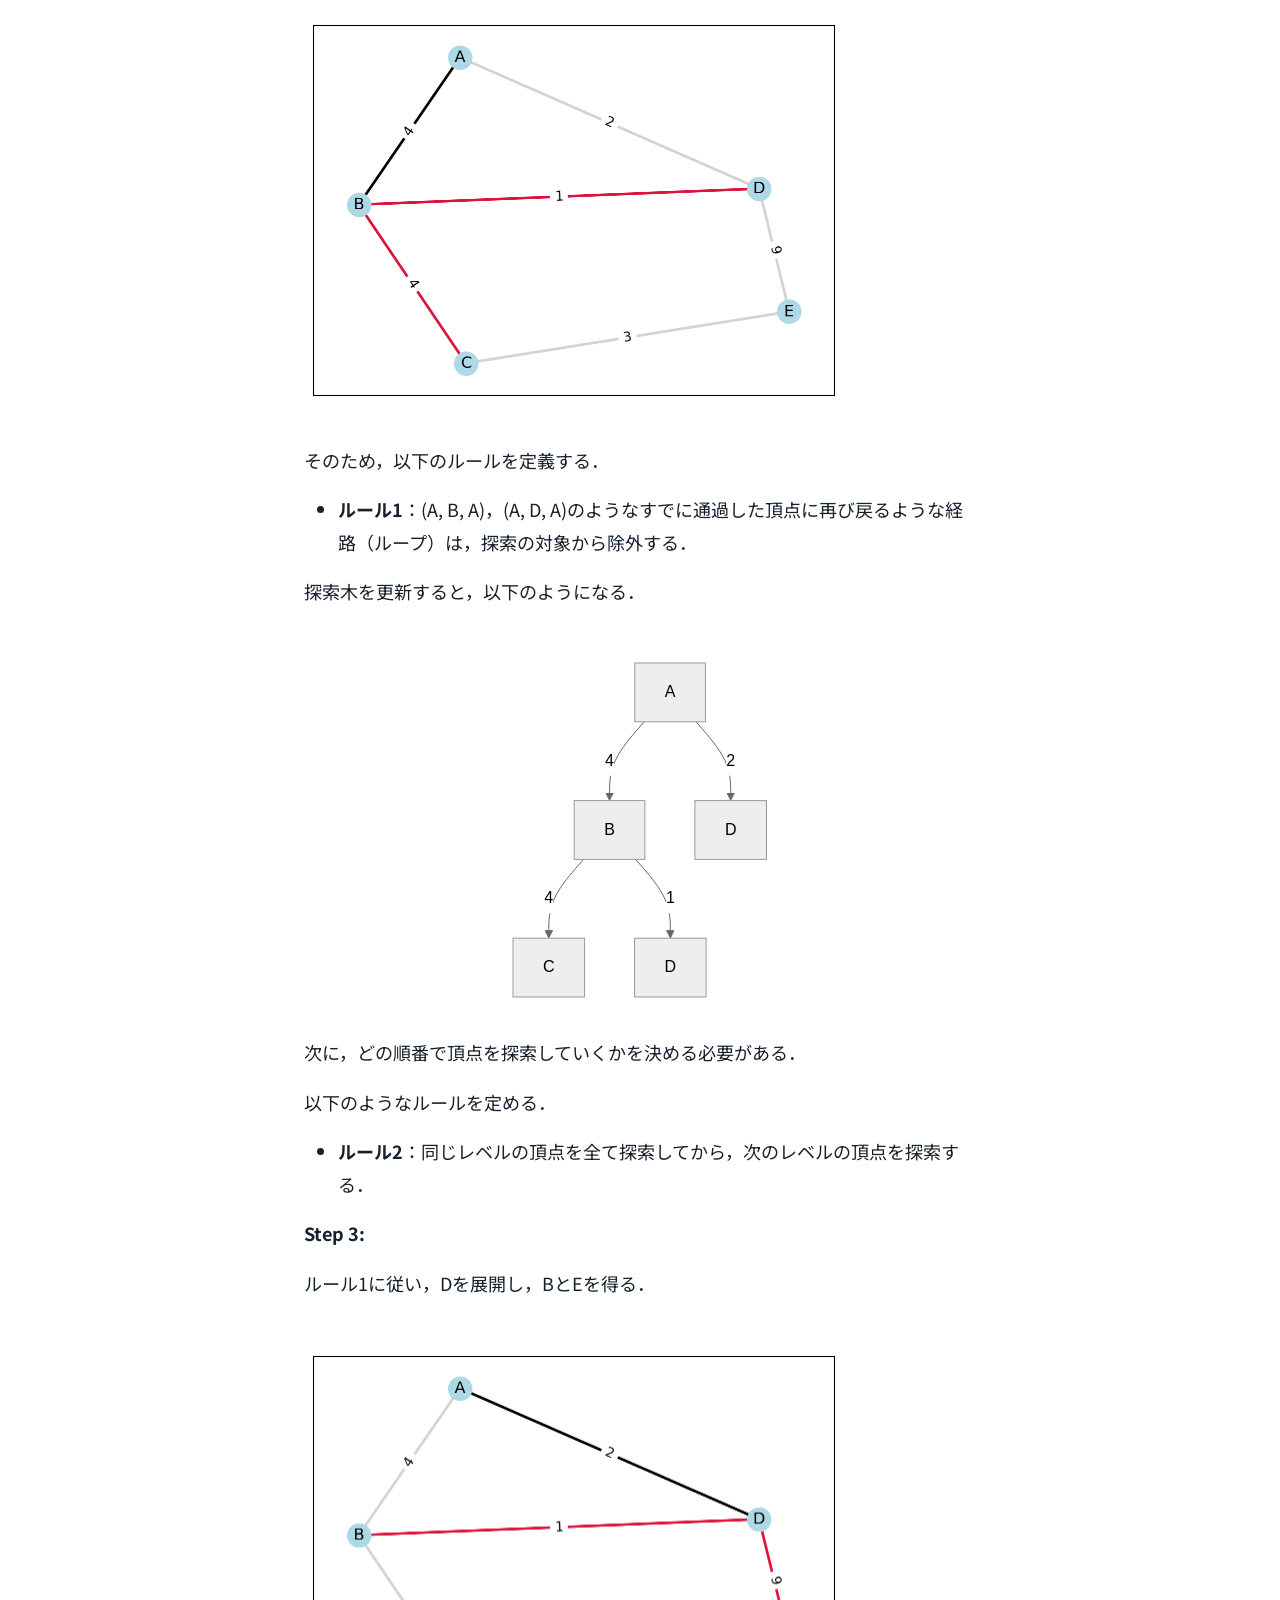
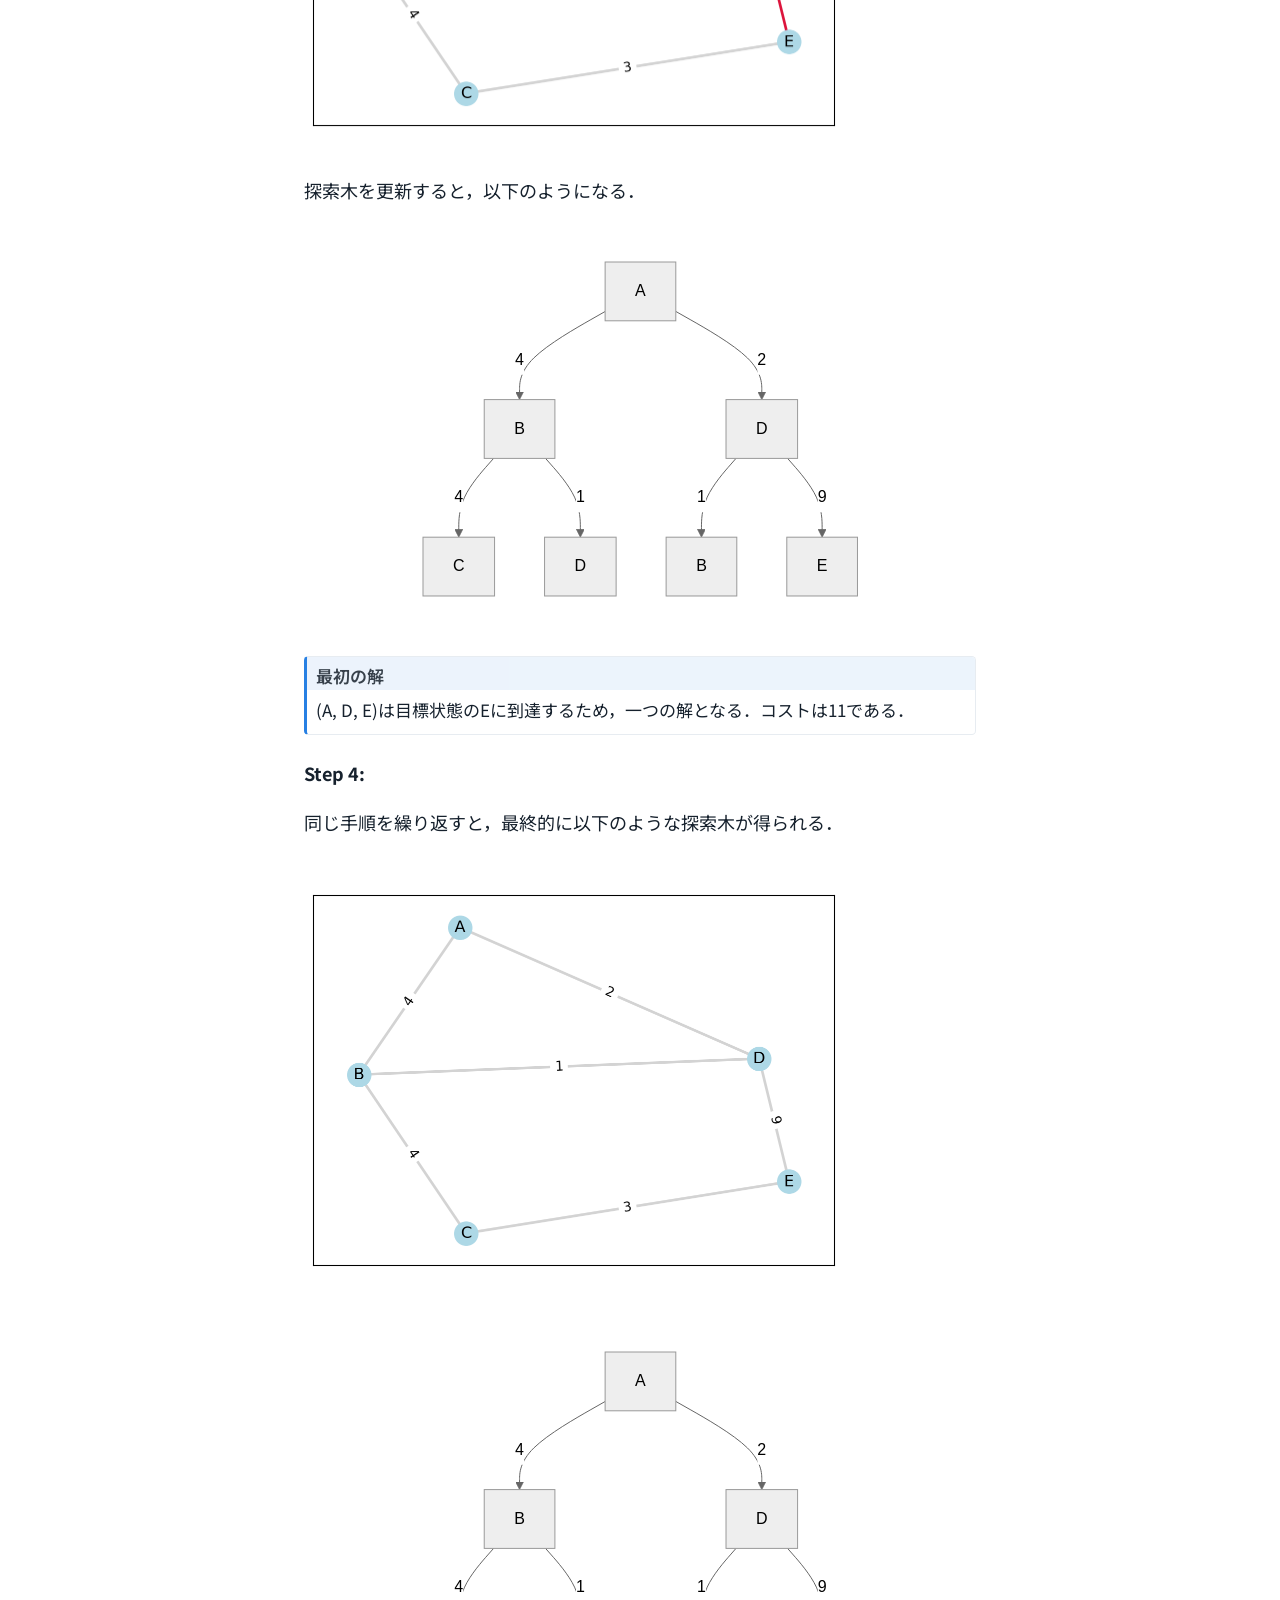
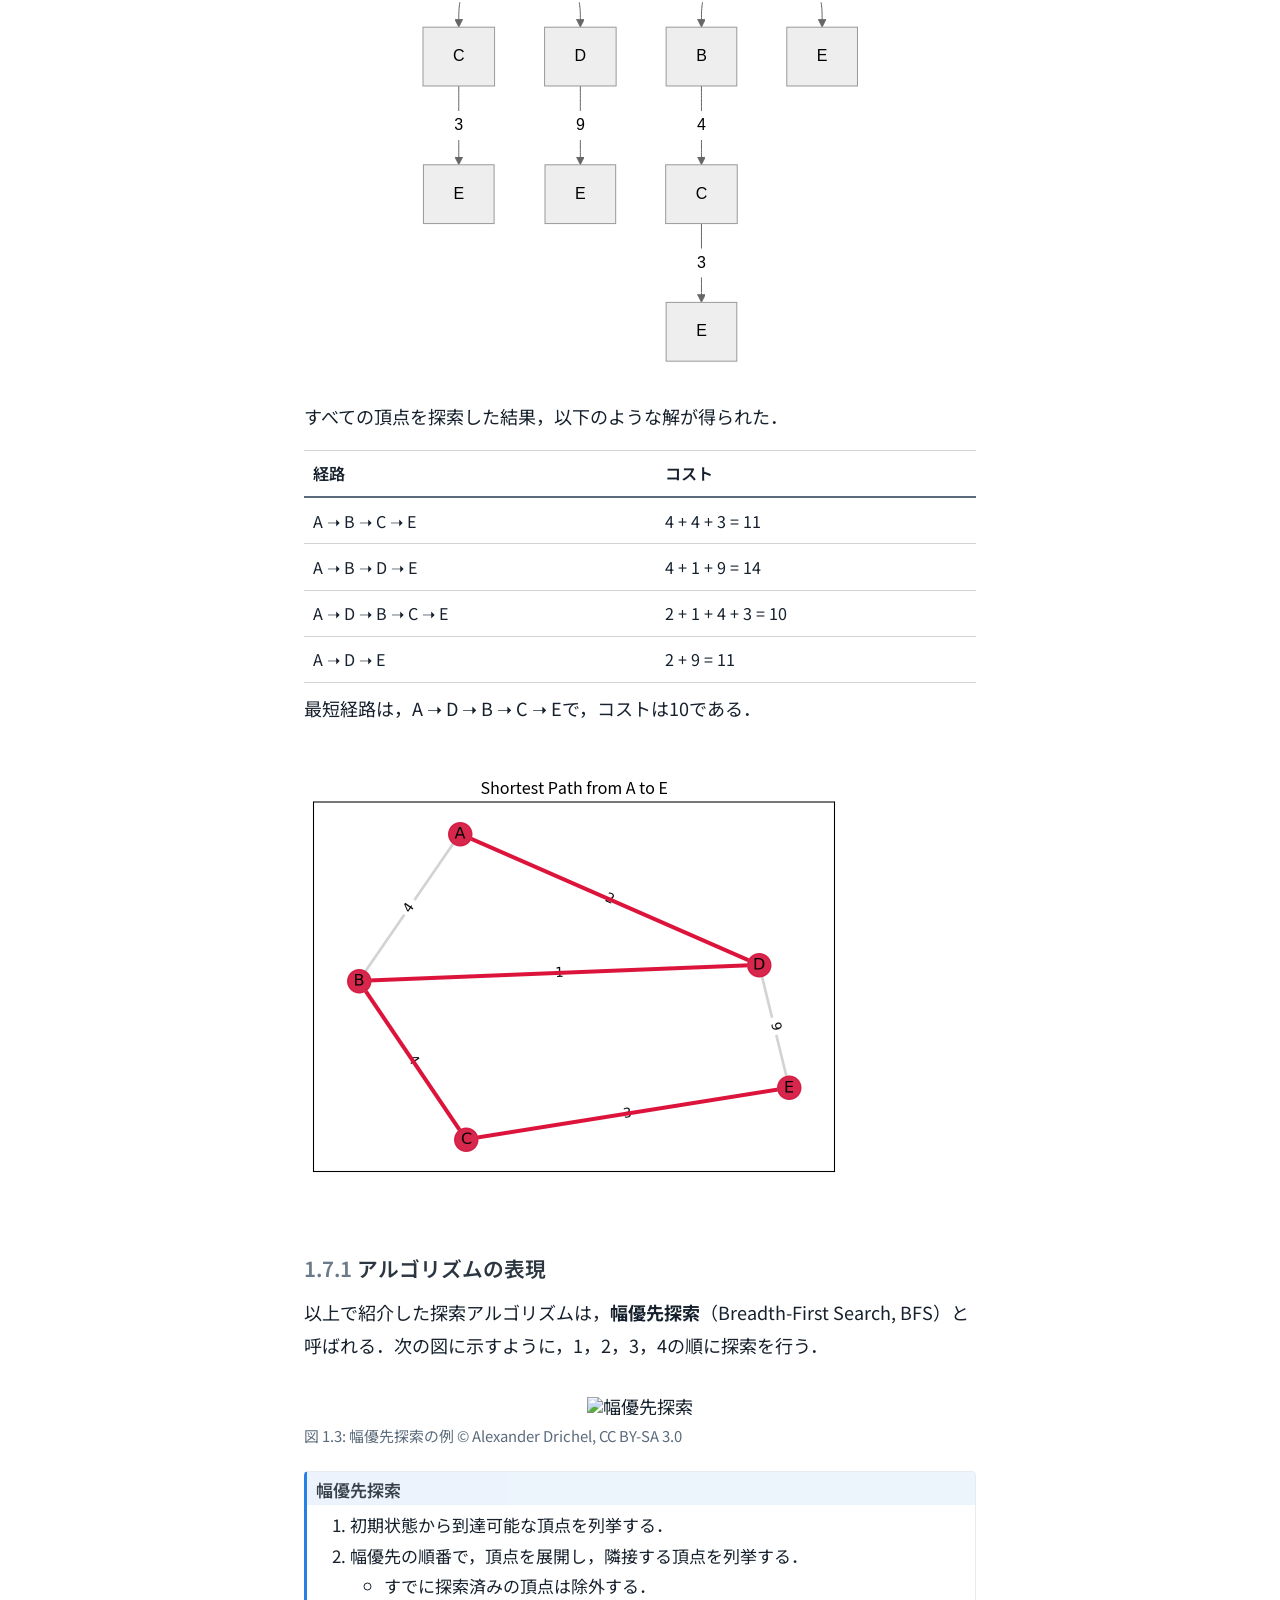
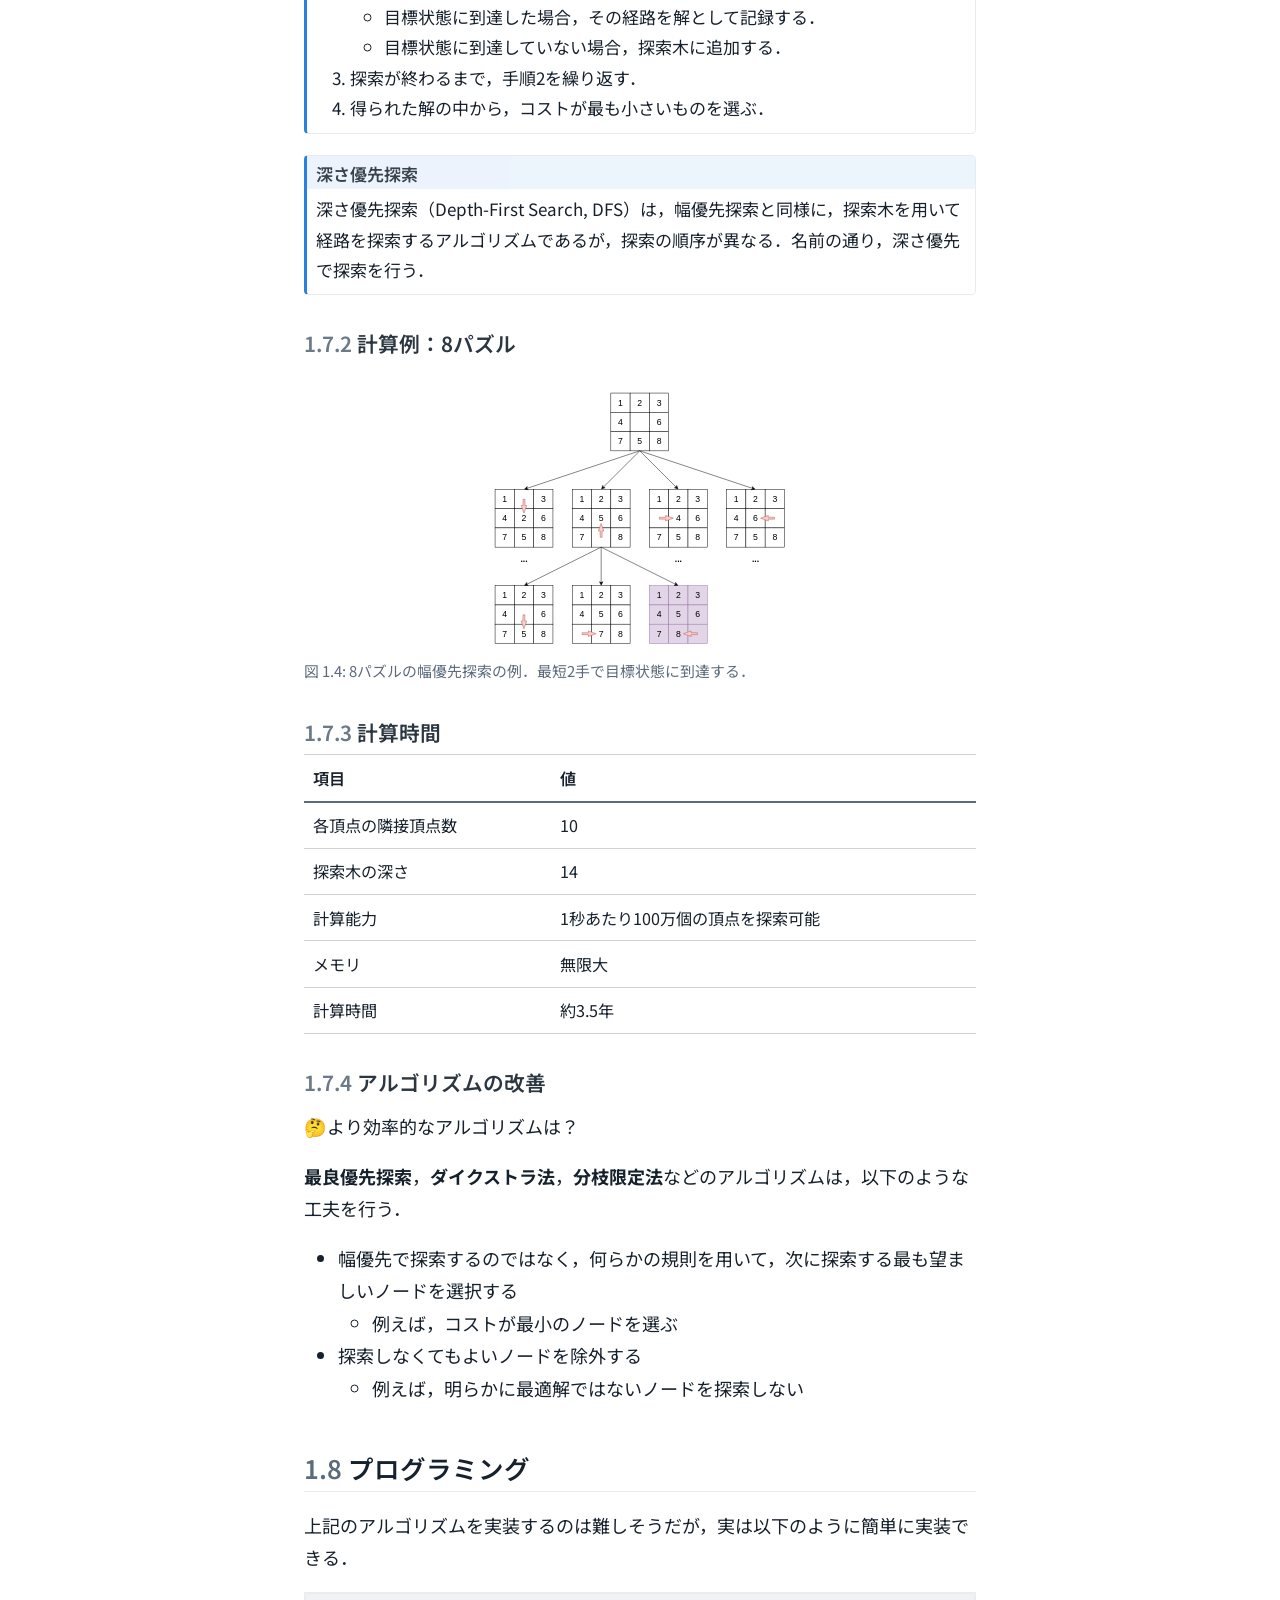
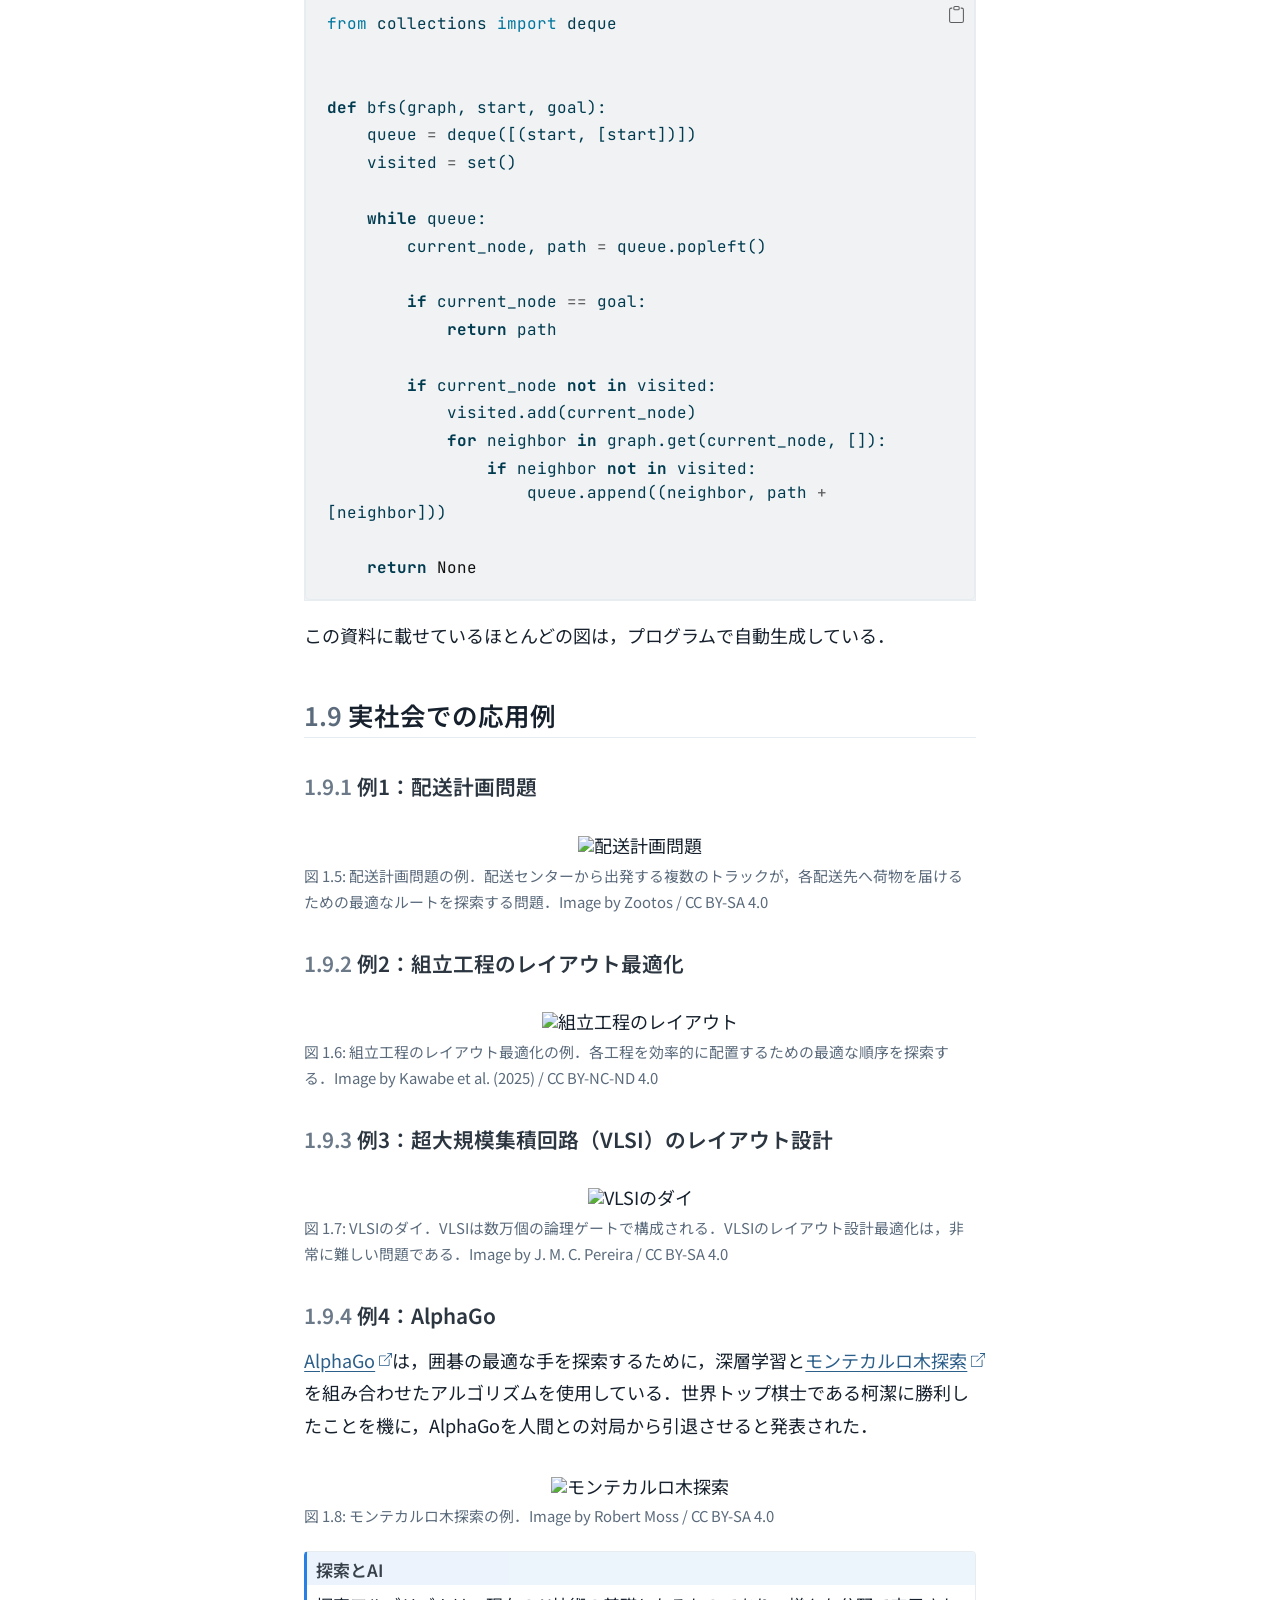
==== commit b91cd2be: "Built site for gh-pages" ====
--- a/search.html
+++ b/search.html
@@ -80,9 +80,9 @@
 <link href="site_libs/quarto-html/quarto-syntax-highlighting-6a50bd621f08fdc5c26e43d254df0a90.css" rel="stylesheet" class="quarto-color-scheme-extra" id="quarto-text-highlighting-styles">
 <script src="site_libs/bootstrap/bootstrap.min.js"></script>
 <link href="site_libs/bootstrap/bootstrap-icons.css" rel="stylesheet">
-<link href="site_libs/bootstrap/bootstrap-355e858803f401b7359db3750ee4def3.min.css" rel="stylesheet" append-hash="true" class="quarto-color-scheme" id="quarto-bootstrap" data-mode="light">
-<link href="site_libs/bootstrap/bootstrap-dark-eefb61919cf5ec94aa43e36cd06c13a8.min.css" rel="stylesheet" append-hash="true" class="quarto-color-scheme quarto-color-alternate" id="quarto-bootstrap" data-mode="dark">
-<link href="site_libs/bootstrap/bootstrap-355e858803f401b7359db3750ee4def3.min.css" rel="stylesheet" append-hash="true" class="quarto-color-scheme-extra" id="quarto-bootstrap" data-mode="light">
+<link href="site_libs/bootstrap/bootstrap-20b7376ad65c5d8a6f3accc71bd8fe11.min.css" rel="stylesheet" append-hash="true" class="quarto-color-scheme" id="quarto-bootstrap" data-mode="light">
+<link href="site_libs/bootstrap/bootstrap-dark-2a36b02699512b43028dd9c6e30708b9.min.css" rel="stylesheet" append-hash="true" class="quarto-color-scheme quarto-color-alternate" id="quarto-bootstrap" data-mode="dark">
+<link href="site_libs/bootstrap/bootstrap-20b7376ad65c5d8a6f3accc71bd8fe11.min.css" rel="stylesheet" append-hash="true" class="quarto-color-scheme-extra" id="quarto-bootstrap" data-mode="light">
 <script id="quarto-search-options" type="application/json">{
   "location": "sidebar",
   "copy-button": false,
@@ -464,7 +464,7 @@
 <h2 data-number="1.2" class="anchored" data-anchor-id="クイズ"><span class="header-section-number">1.2</span> クイズ</h2>
 <p>田中さんは，法政大学のオープンキャンパスに参加するため，横浜駅から東小金井駅までできるだけ早く行きたいと思っている．</p>
 <p>下の図は，電車路線を単純化したものである．頂点は駅，線は駅と駅を結ぶ線路を表し，数値は，所要時間（分）を表す．</p>
-<div id="ef4a4d75" class="cell" data-execution_count="1">
+<div id="618b1839" class="cell" data-execution_count="1">
 <div class="cell-output cell-output-display">
 <div>
 <figure class="figure">
@@ -491,7 +491,7 @@
 </div>
 <div id="callout-1" class="callout-1-contents callout-collapse collapse">
 <div class="callout-body-container callout-body">
-<div id="a040ab1d" class="cell" data-execution_count="2">
+<div id="86afdd08" class="cell" data-execution_count="2">
 <div class="cell-output cell-output-stdout">
 <pre><code>答え: 横浜 ➝ 新宿 ➝ 東小金井
 時間: 55 分</code></pre>
@@ -606,7 +606,7 @@
 <li>横浜駅 -&gt; 新宿駅 -&gt; 東小金井駅（総コストは55分）</li>
 </ul></li>
 </ul>
-<div id="0642a06f" class="cell" data-execution_count="3">
+<div id="775c40a0" class="cell" data-execution_count="3">
 <div class="cell-output cell-output-display">
 <div>
 <figure class="figure">
@@ -656,7 +656,7 @@
 <ul>
 <li><strong>初期状態</strong>：コマの初期配置</li>
 <li><strong>目標状態</strong>：コマの目標配置</li>
-<li><strong>状態空間</strong>：全ての考えられる配置</li>
+<li><strong>状態空間</strong>：考えられる全ての配置</li>
 <li><strong>行動</strong>：コマをスライドさせること</li>
 <li><strong>状態遷移</strong>：コマをスライドさせることで配置が変わること</li>
 <li><strong>コスト</strong>：スライドするたびに1のコストがかかる．
@@ -694,7 +694,7 @@
 <ul>
 <li><strong>初期状態</strong>：スタート地点</li>
 <li><strong>目標状態</strong>：ゴール地点</li>
-<li><strong>状態空間</strong>：迷路の全ての通過可能な地点</li>
+<li><strong>状態空間</strong>：迷路の通過可能な全ての地点</li>
 <li><strong>行動</strong>：上下左右に移動すること</li>
 <li><strong>状態遷移</strong>：移動することで位置が変わること</li>
 <li><strong>コスト</strong>：移動するたびに1のコストがかかる．
@@ -726,7 +726,7 @@
 <p>🤔では，どうやって探索するのか？</p>
 <p>ここでは抽象化した例で説明を進める．</p>
 <p>今，初期状態Aから，目標状態Eへ到達するための経路を探索する問題を考える．</p>
-<div id="f23e8079" class="cell" data-execution_count="4">
+<div id="d7f66c7a" class="cell" data-execution_count="4">
 <div class="cell-output cell-output-display">
 <div>
 <figure class="figure">
@@ -746,7 +746,7 @@
 </dd>
 </dl>
 <p>次の図に示すように，グラフには小規模なものもあれば，非常に多くの頂点や辺をもつ大規模なものもある．小規模な問題であれば，手作業で最短経路を見つけることも可能であるが，グラフの規模が大きくなると，手作業では解決が難しくなる．</p>
-<div id="db8918e8" class="cell" data-execution_count="5">
+<div id="e2b51328" class="cell" data-execution_count="5">
 <div class="cell-output cell-output-display">
 <div>
 <figure class="figure">
@@ -787,7 +787,7 @@
 <h2 data-number="1.7" class="anchored" data-anchor-id="探索アルゴリズム"><span class="header-section-number">1.7</span> 探索アルゴリズム</h2>
 <p>最も単純なアルゴリズムは，全ての可能な経路を<strong>系統的</strong>に列挙し，その中から最短のものを選ぶ方法である．</p>
 <p>ここでは，<strong>探索木</strong>（search tree）を使用し，経路を探索する方法を紹介する．</p>
-<div id="c3c9a8ca" class="cell" data-execution_count="6">
+<div id="9445ff44" class="cell" data-execution_count="6">
 <div class="cell-output cell-output-display">
 <div>
 <figure class="figure">
@@ -799,7 +799,7 @@
 <p><strong>Step 1:</strong></p>
 <p>初期状態Aから探索を開始する．</p>
 <p>Aを展開し，BとDを得る．</p>
-<div id="1f94f8c5" class="cell" data-execution_count="7">
+<div id="e604d594" class="cell" data-execution_count="7">
 <div class="cell-output cell-output-display">
 <div>
 <figure class="figure">
@@ -826,7 +826,7 @@
 <p><strong>Step 2:</strong></p>
 <p>次に，Bを展開し，A，C，Dを得る．</p>
 <p>ただし，再びAへ戻るような経路 (A, B, A)は，ループとなり，最適な経路ではないので，探索する必要はない．</p>
-<div id="bba672ae" class="cell" data-execution_count="8">
+<div id="e9d7ddce" class="cell" data-execution_count="8">
 <div class="cell-output cell-output-display">
 <div>
 <figure class="figure">
@@ -863,7 +863,7 @@
 </ul>
 <p><strong>Step 3:</strong></p>
 <p>ルール1に従い，Dを展開し，BとEを得る．</p>
-<div id="85b8c2ec" class="cell" data-execution_count="9">
+<div id="5ae5dd98" class="cell" data-execution_count="9">
 <div class="cell-output cell-output-display">
 <div>
 <figure class="figure">
@@ -906,7 +906,7 @@
 </div>
 <p><strong>Step 4:</strong></p>
 <p>同じ手順を繰り返すと，最終的に以下のような探索木が得られる．</p>
-<div id="31f3af68" class="cell" data-execution_count="10">
+<div id="8c39a690" class="cell" data-execution_count="10">
 <div class="cell-output cell-output-display">
 <div>
 <figure class="figure">
@@ -965,7 +965,7 @@
 </tbody>
 </table>
 <p>最短経路は，A ➝ D ➝ B ➝ C ➝ Eで，コストは10である．</p>
-<div id="b06089fc" class="cell" data-execution_count="11">
+<div id="ed7e6ca1" class="cell" data-execution_count="11">
 <div class="cell-output cell-output-display">
 <div>
 <figure class="figure">
@@ -1032,7 +1032,7 @@
 <img src="images/8-puzzle-bfs.svg" class="img-fluid figure-img" alt="8パズルの幅優先探索" width="300">
 </div>
 <figcaption class="quarto-float-caption-bottom quarto-float-caption quarto-float-fig" id="fig-8-puzzle-bfs-caption-0ceaefa1-69ba-4598-a22c-09a6ac19f8ca">
-図&nbsp;1.4: 8パズルの幅優先探索の例．最短で2手で目標状態に到達する．
+図&nbsp;1.4: 8パズルの幅優先探索の例．最短2手で目標状態に到達する．
 </figcaption>
 </figure>
 </div>
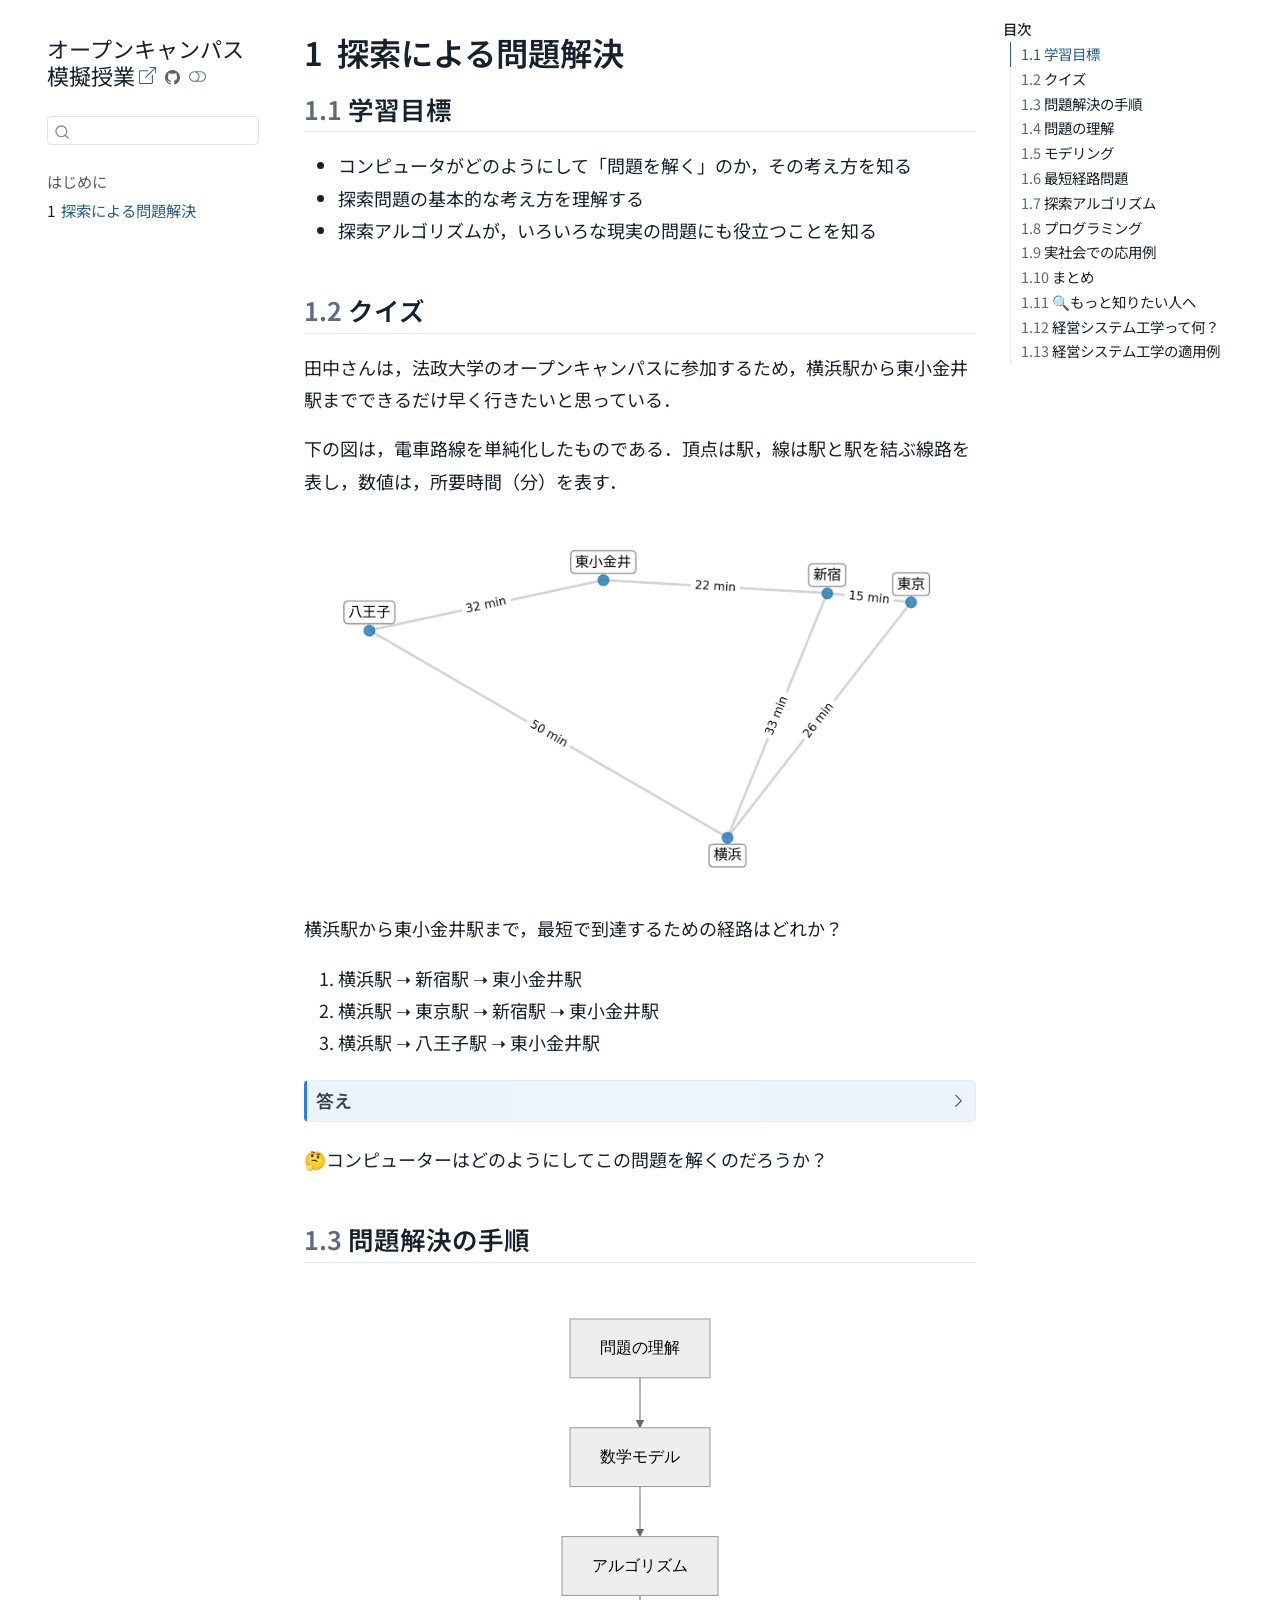
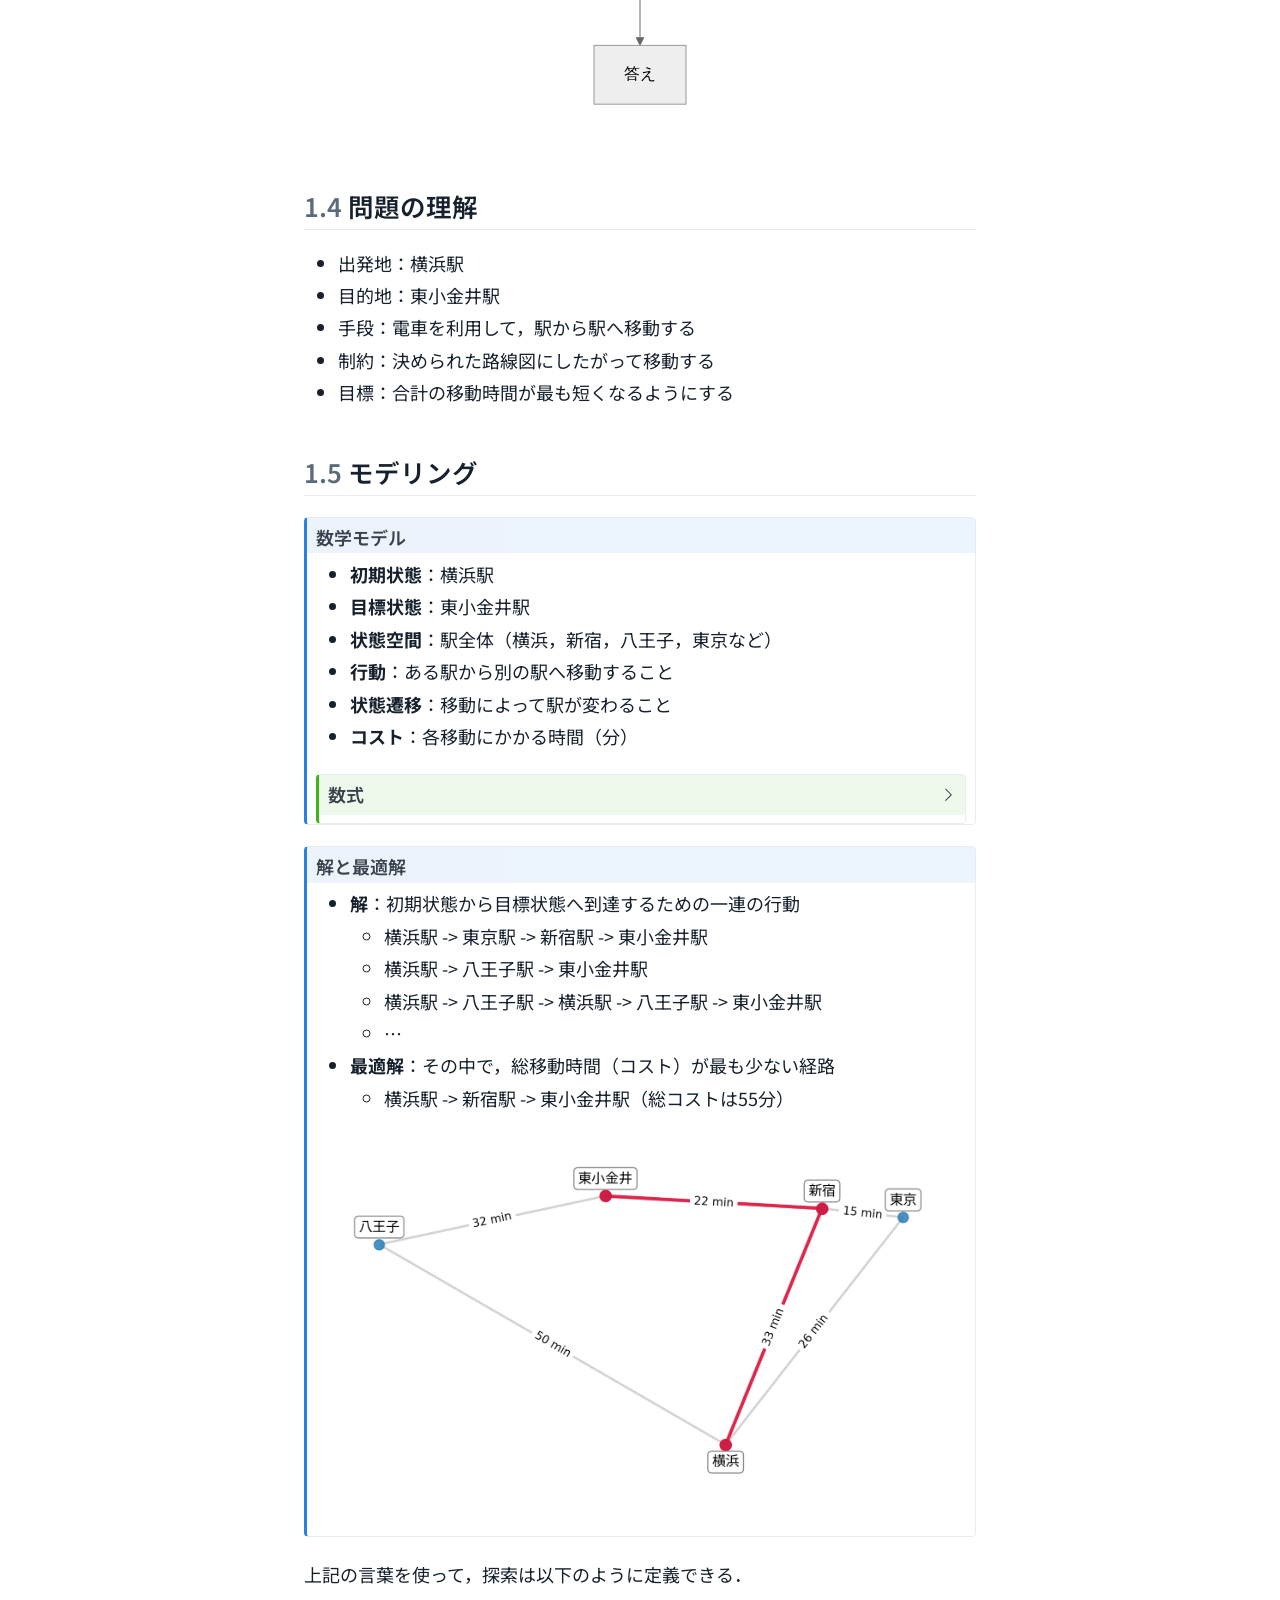
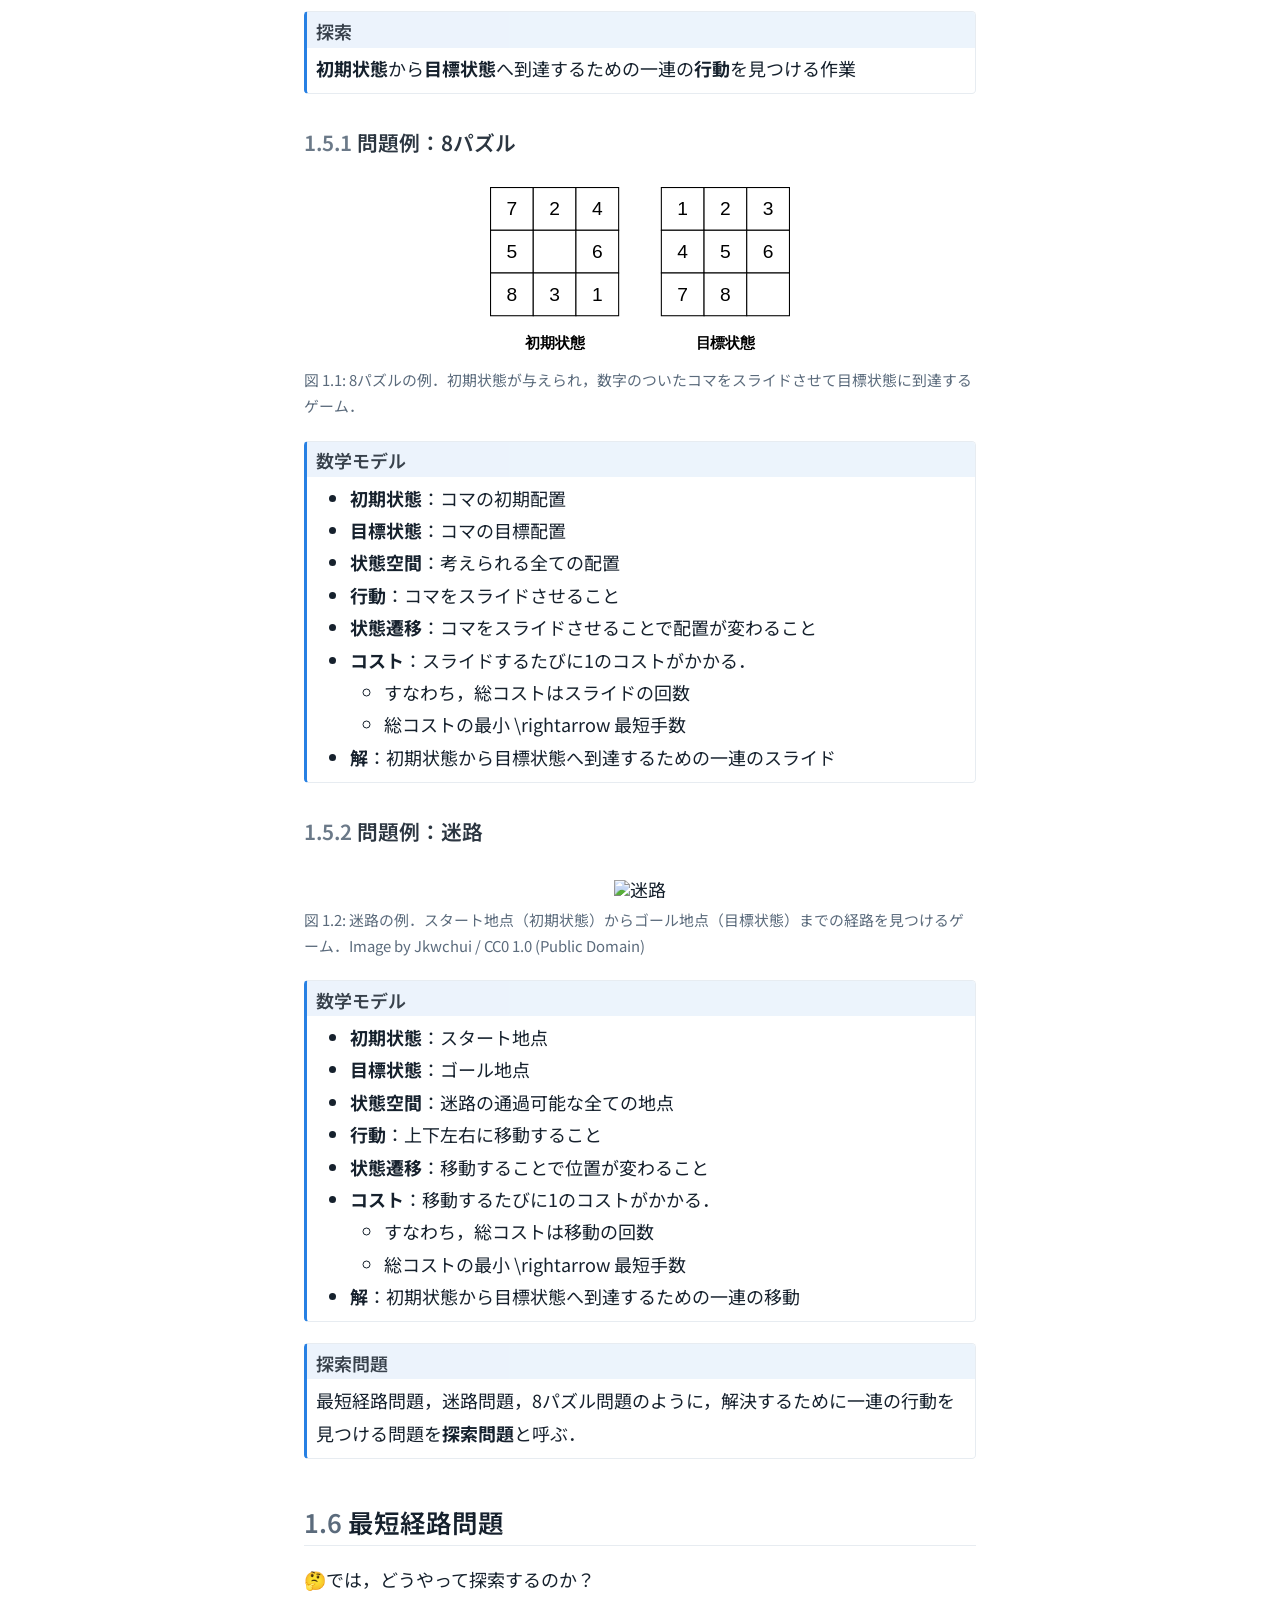
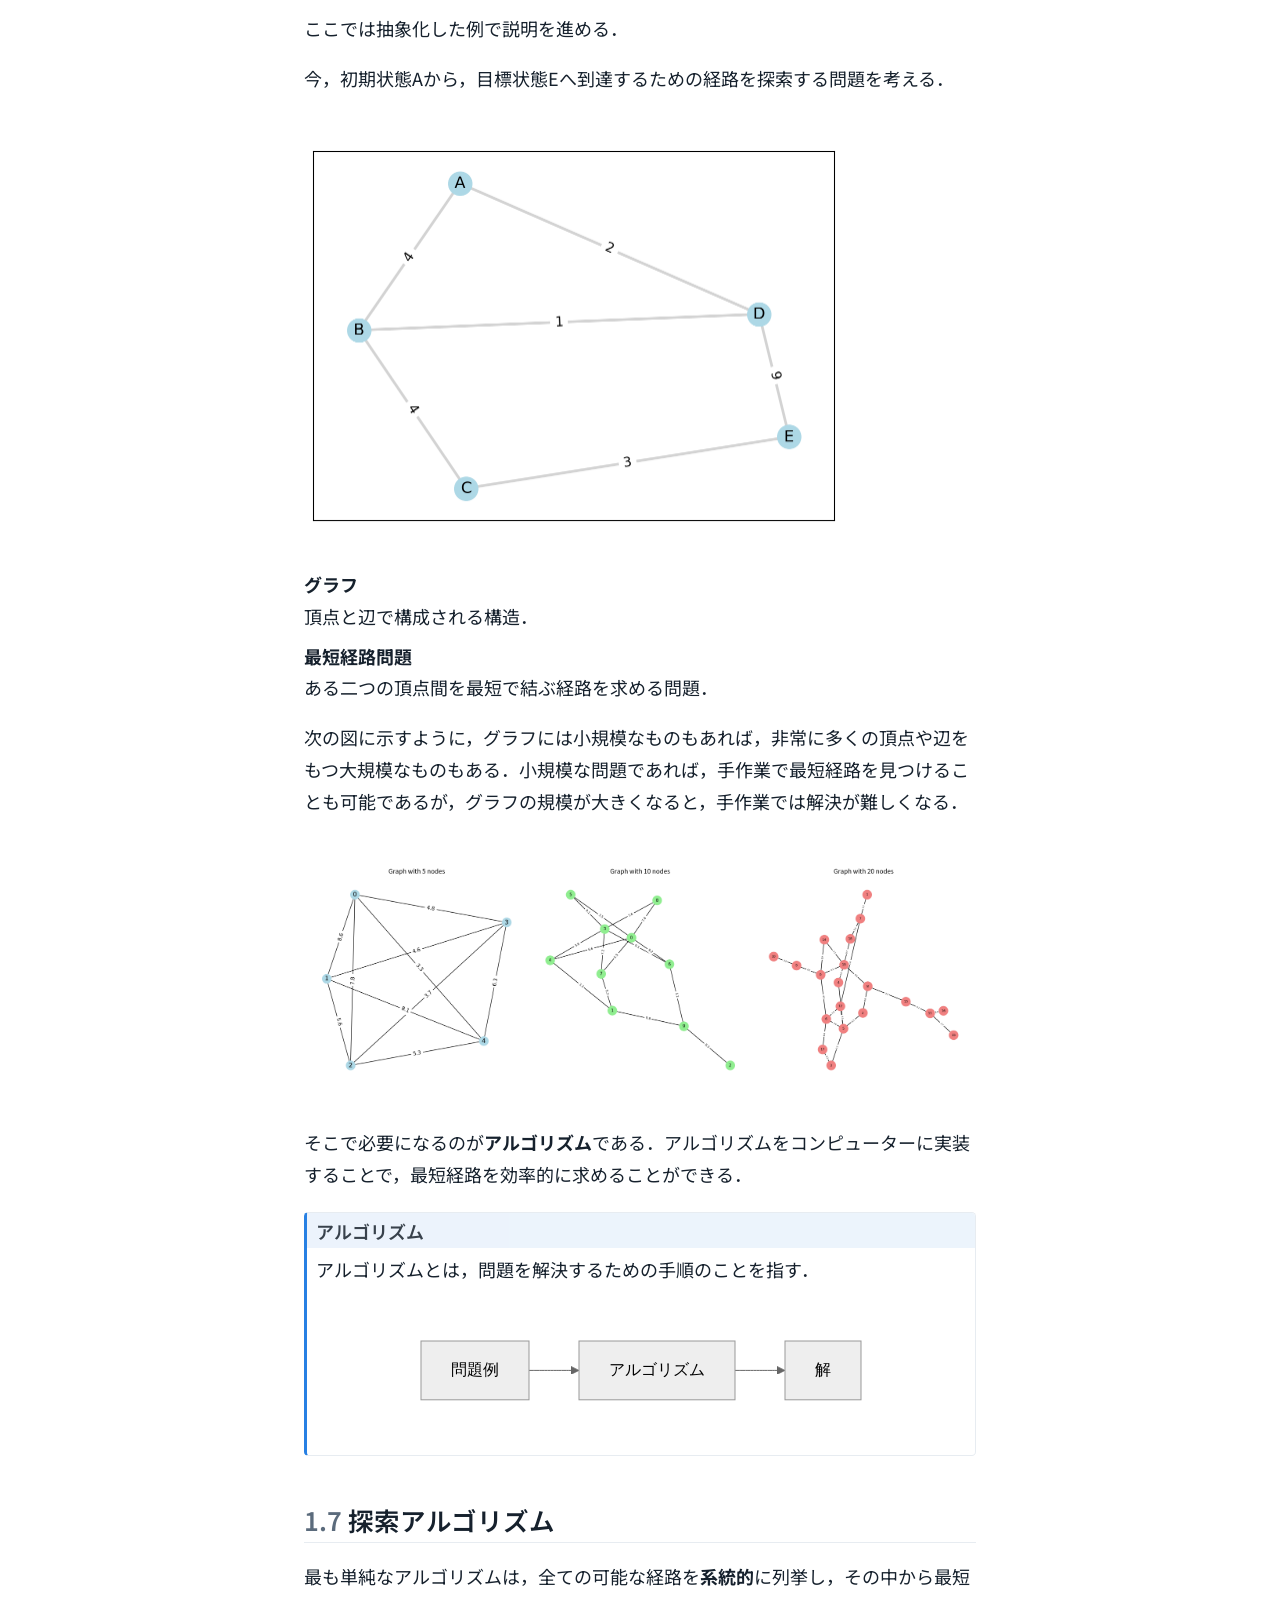
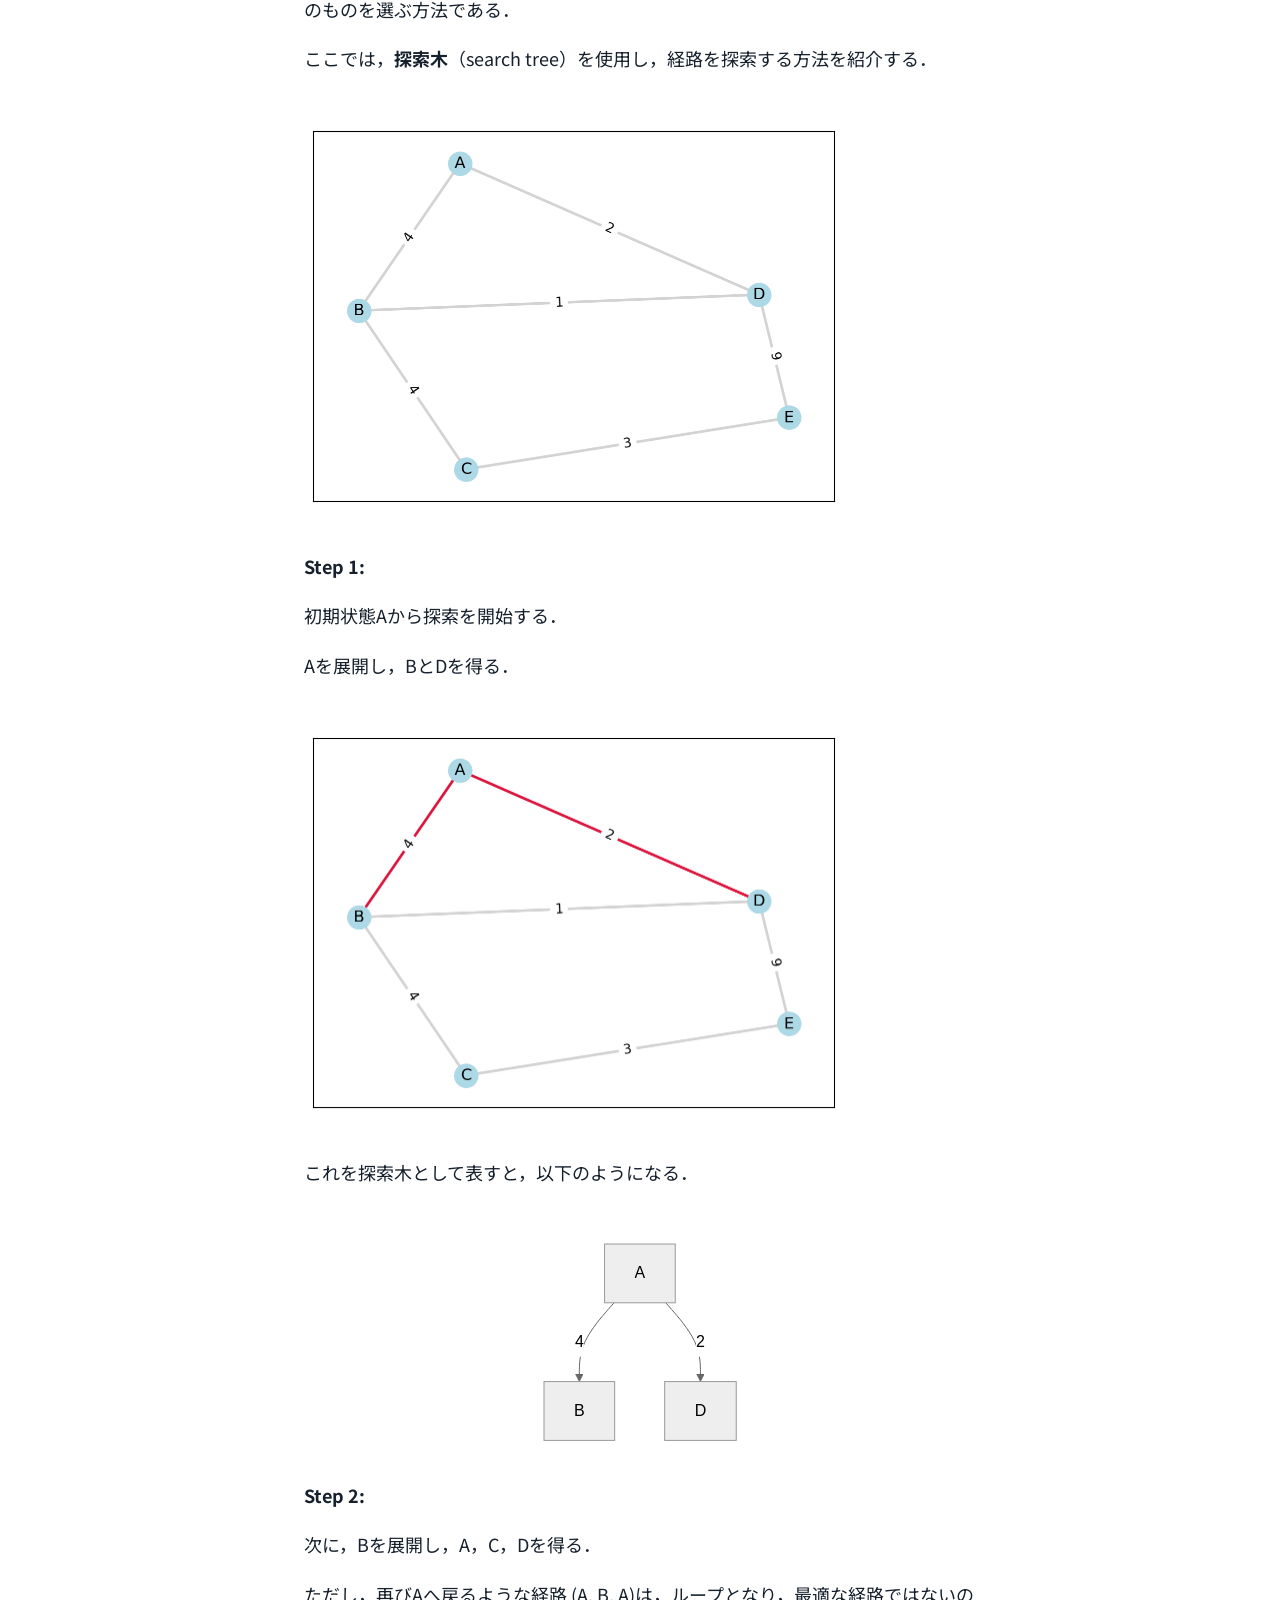
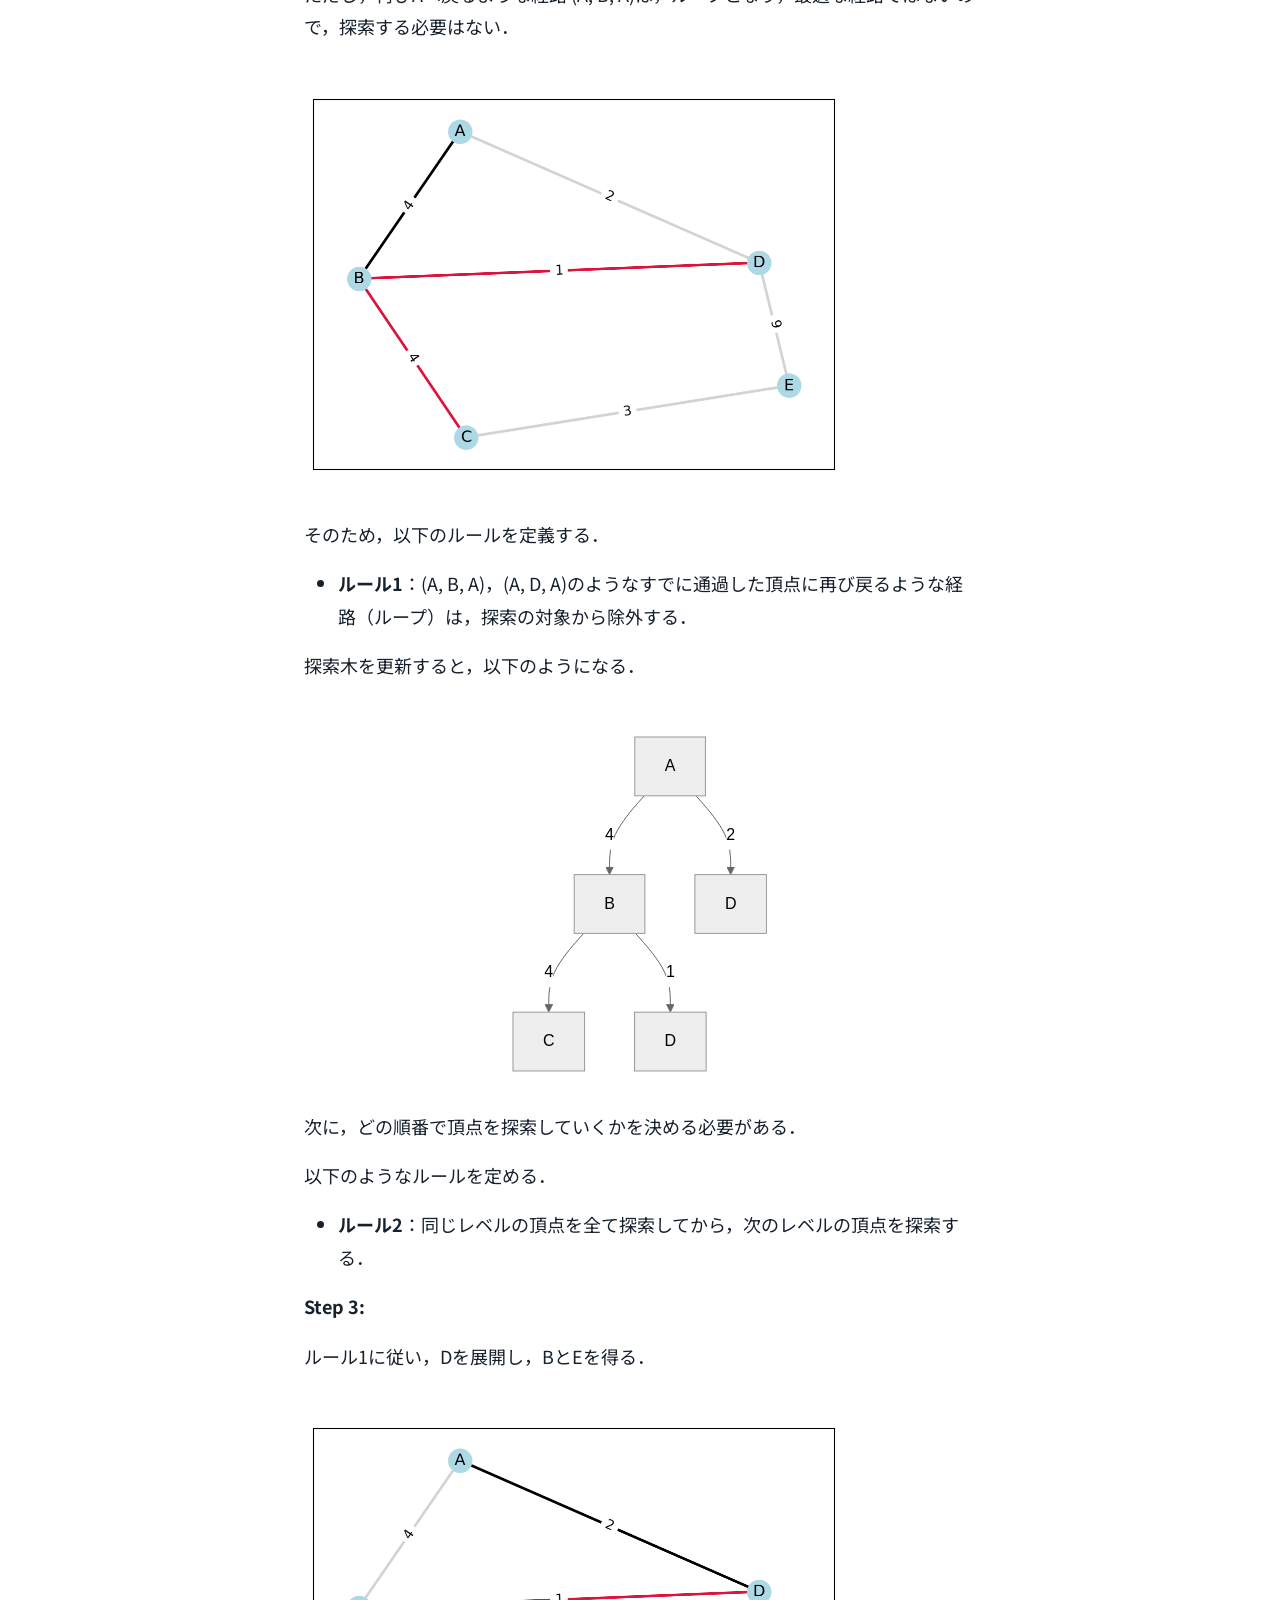
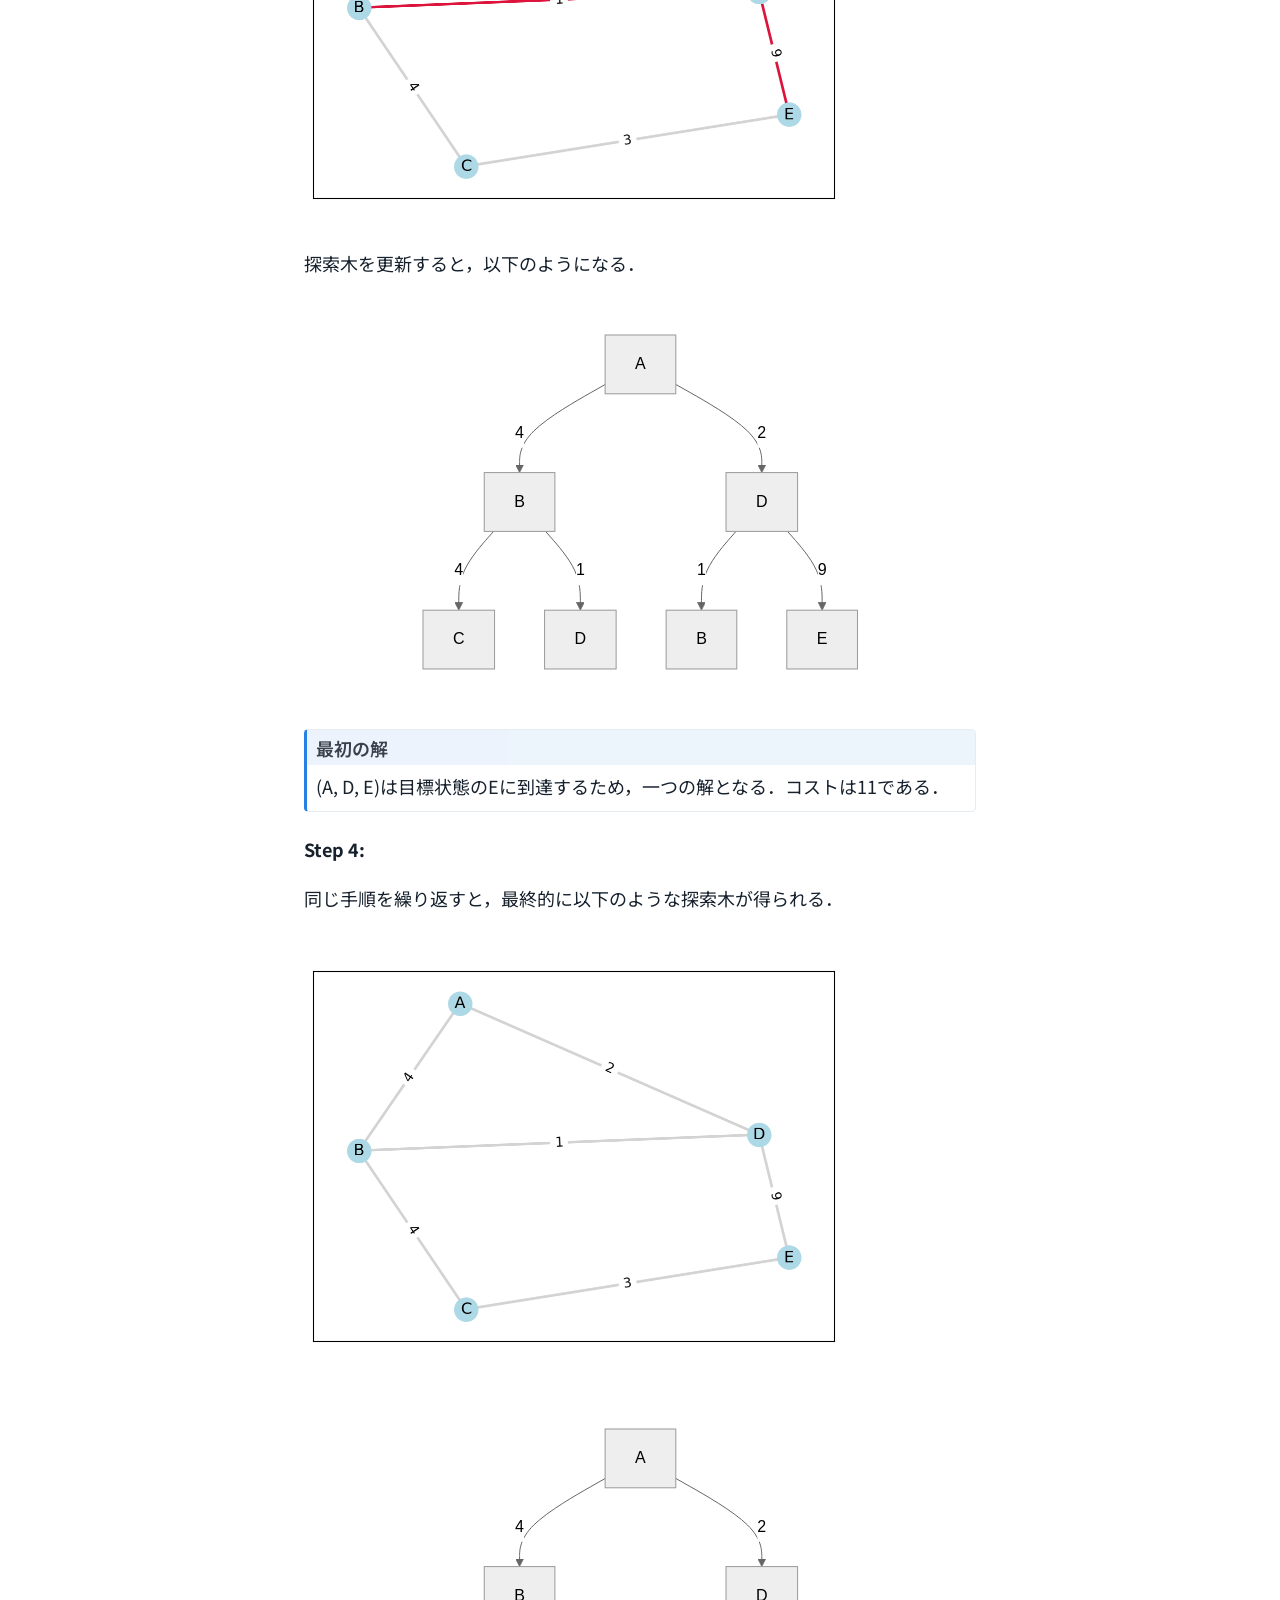
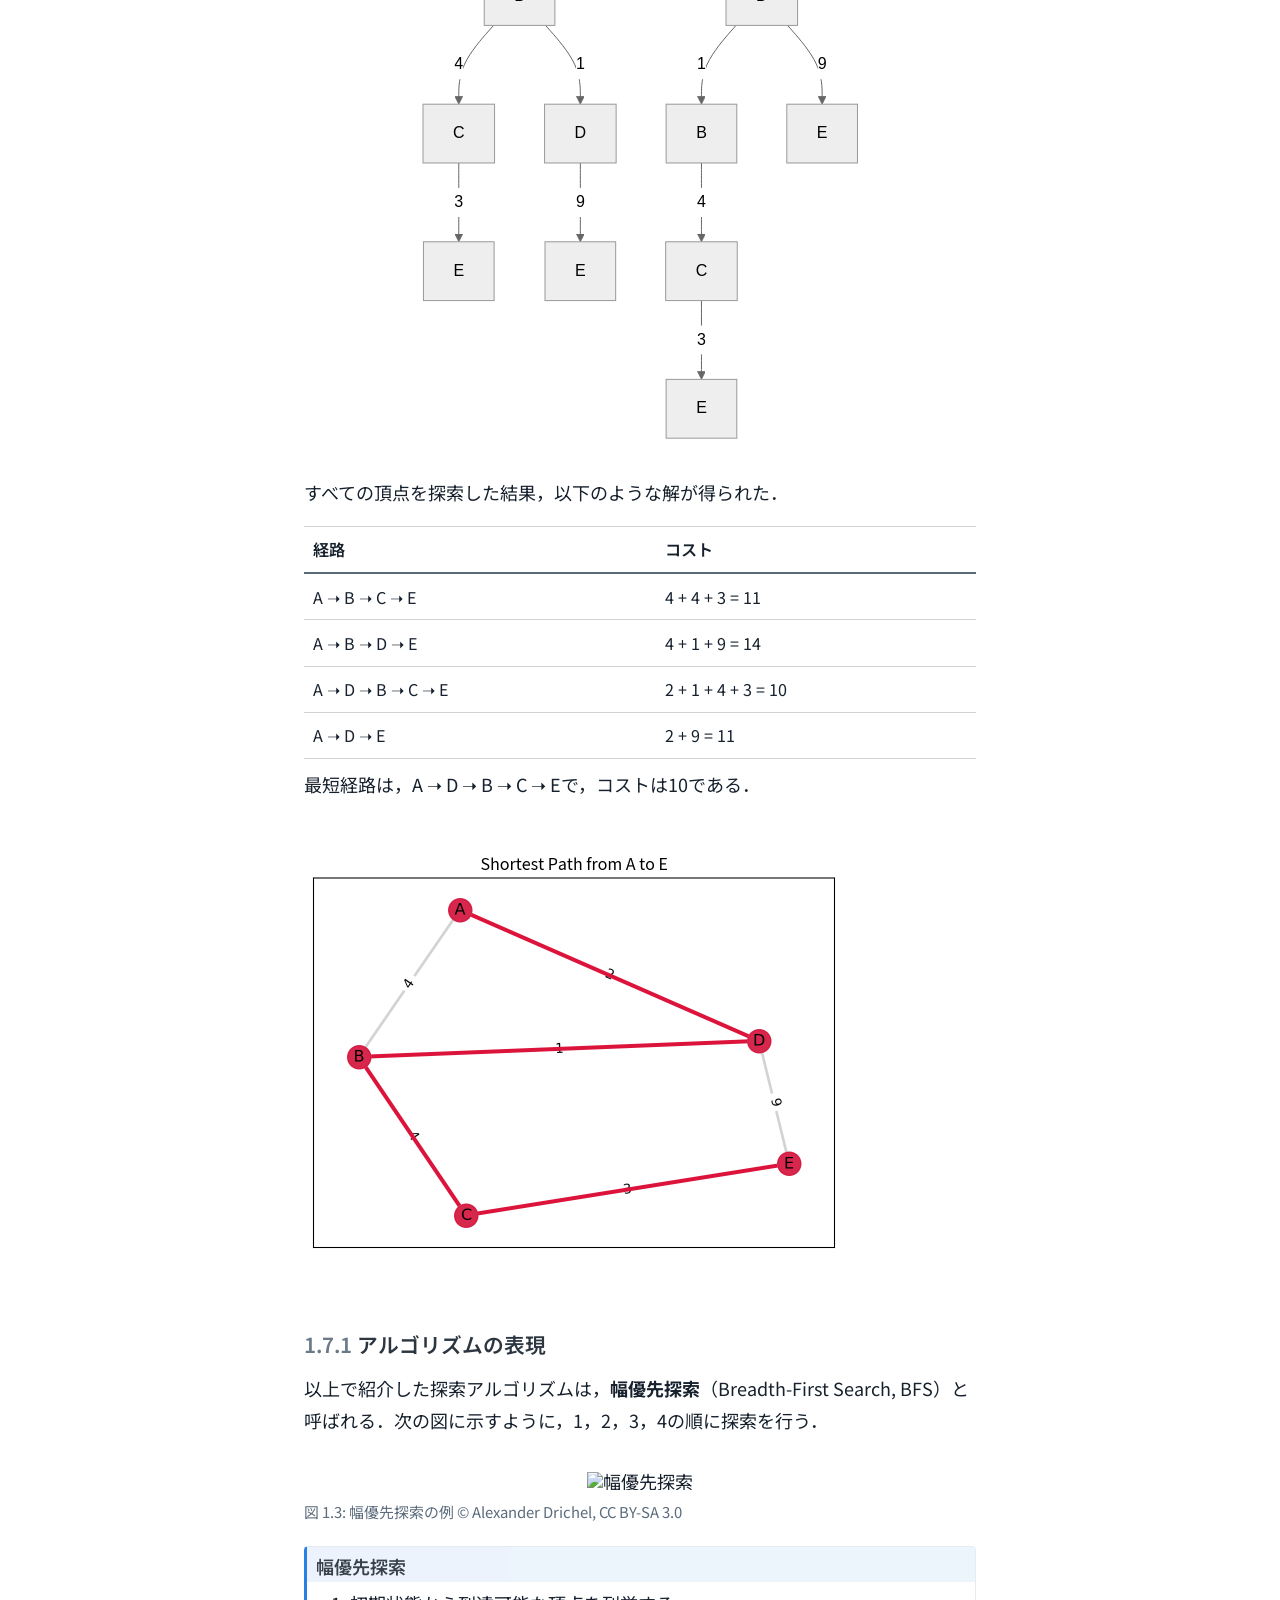
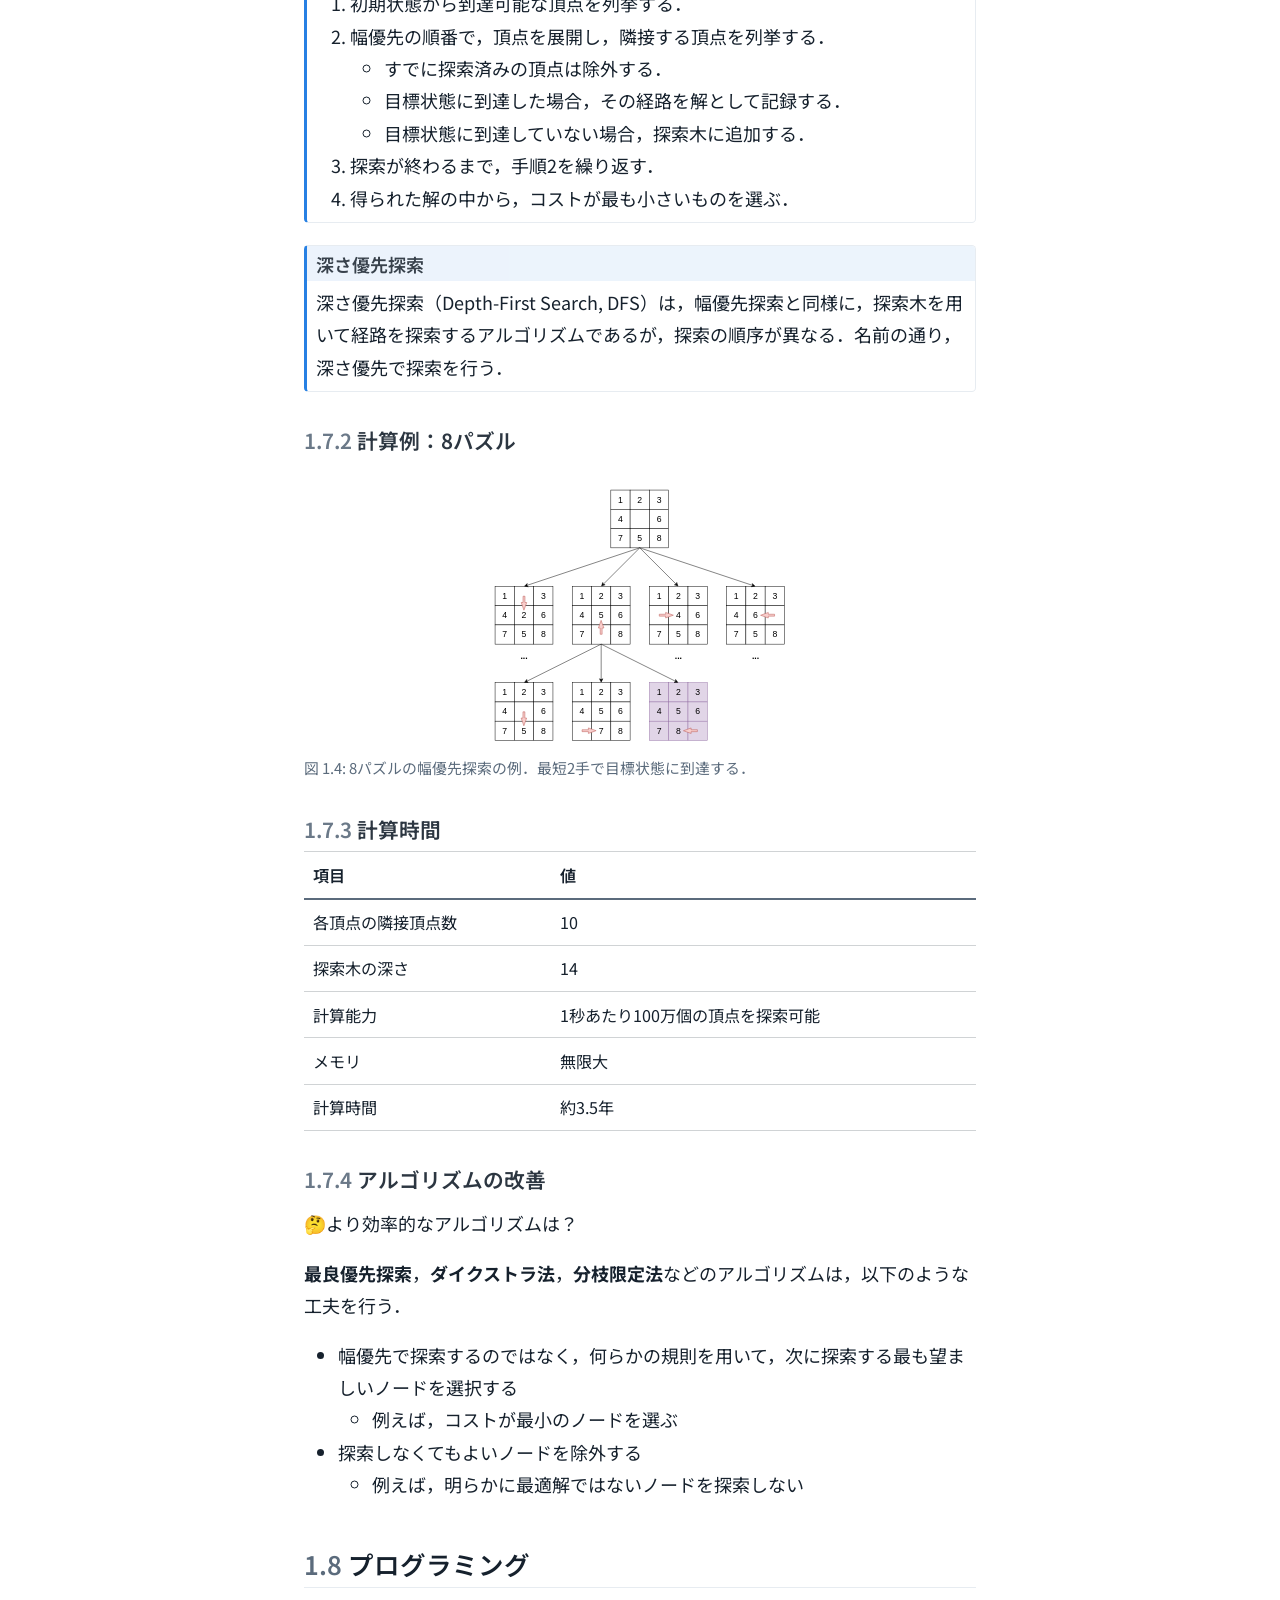
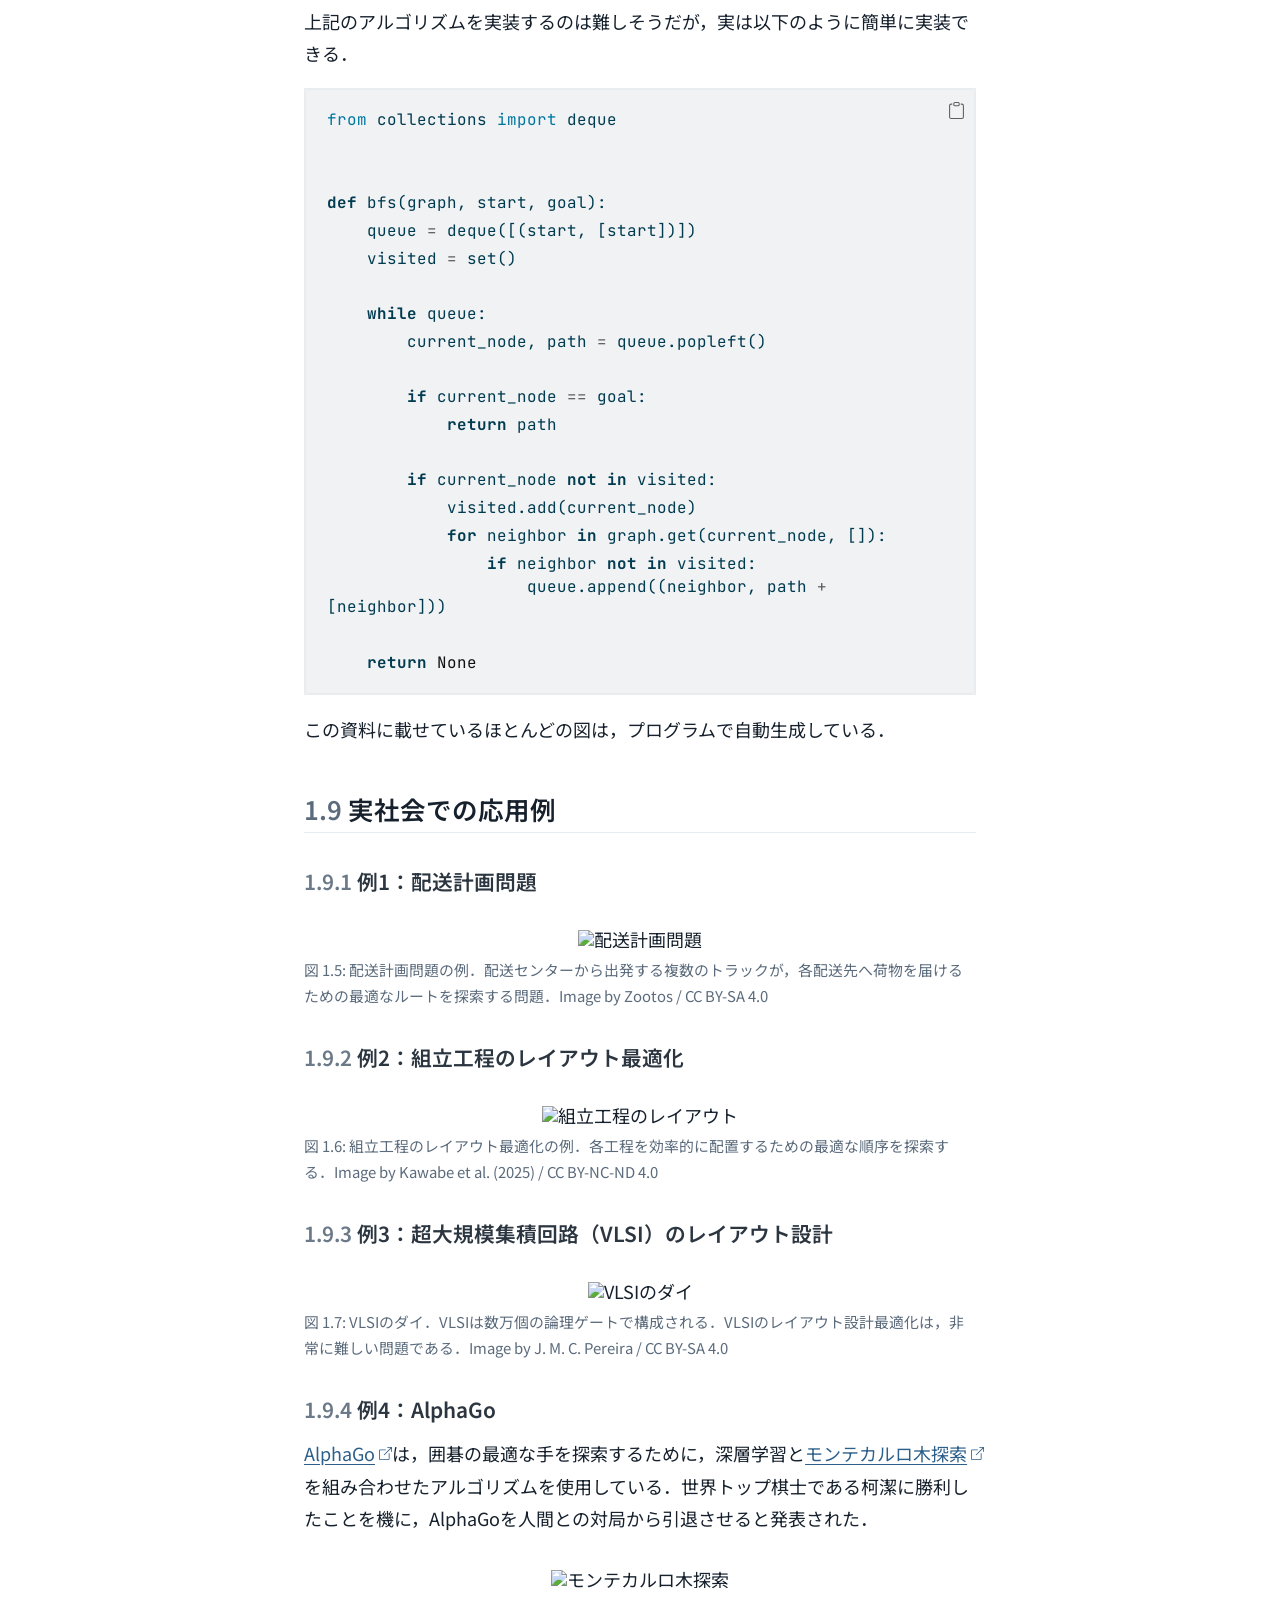
==== commit 5e1d2114: "Built site for gh-pages" ====
--- a/search.html
+++ b/search.html
@@ -80,9 +80,9 @@
 <link href="site_libs/quarto-html/quarto-syntax-highlighting-6a50bd621f08fdc5c26e43d254df0a90.css" rel="stylesheet" class="quarto-color-scheme-extra" id="quarto-text-highlighting-styles">
 <script src="site_libs/bootstrap/bootstrap.min.js"></script>
 <link href="site_libs/bootstrap/bootstrap-icons.css" rel="stylesheet">
-<link href="site_libs/bootstrap/bootstrap-20b7376ad65c5d8a6f3accc71bd8fe11.min.css" rel="stylesheet" append-hash="true" class="quarto-color-scheme" id="quarto-bootstrap" data-mode="light">
-<link href="site_libs/bootstrap/bootstrap-dark-2a36b02699512b43028dd9c6e30708b9.min.css" rel="stylesheet" append-hash="true" class="quarto-color-scheme quarto-color-alternate" id="quarto-bootstrap" data-mode="dark">
-<link href="site_libs/bootstrap/bootstrap-20b7376ad65c5d8a6f3accc71bd8fe11.min.css" rel="stylesheet" append-hash="true" class="quarto-color-scheme-extra" id="quarto-bootstrap" data-mode="light">
+<link href="site_libs/bootstrap/bootstrap-d56d08103422ad735ee87e14ffbc0d12.min.css" rel="stylesheet" append-hash="true" class="quarto-color-scheme" id="quarto-bootstrap" data-mode="light">
+<link href="site_libs/bootstrap/bootstrap-dark-d3b6072a4ea4c4302c7e3843eefcf256.min.css" rel="stylesheet" append-hash="true" class="quarto-color-scheme quarto-color-alternate" id="quarto-bootstrap" data-mode="dark">
+<link href="site_libs/bootstrap/bootstrap-d56d08103422ad735ee87e14ffbc0d12.min.css" rel="stylesheet" append-hash="true" class="quarto-color-scheme-extra" id="quarto-bootstrap" data-mode="light">
 <script id="quarto-search-options" type="application/json">{
   "location": "sidebar",
   "copy-button": false,
@@ -464,7 +464,7 @@
 <h2 data-number="1.2" class="anchored" data-anchor-id="クイズ"><span class="header-section-number">1.2</span> クイズ</h2>
 <p>田中さんは，法政大学のオープンキャンパスに参加するため，横浜駅から東小金井駅までできるだけ早く行きたいと思っている．</p>
 <p>下の図は，電車路線を単純化したものである．頂点は駅，線は駅と駅を結ぶ線路を表し，数値は，所要時間（分）を表す．</p>
-<div id="618b1839" class="cell" data-execution_count="1">
+<div id="46eacae4" class="cell" data-execution_count="1">
 <div class="cell-output cell-output-display">
 <div>
 <figure class="figure">
@@ -491,7 +491,7 @@
 </div>
 <div id="callout-1" class="callout-1-contents callout-collapse collapse">
 <div class="callout-body-container callout-body">
-<div id="86afdd08" class="cell" data-execution_count="2">
+<div id="50dd3da5" class="cell" data-execution_count="2">
 <div class="cell-output cell-output-stdout">
 <pre><code>答え: 横浜 ➝ 新宿 ➝ 東小金井
 時間: 55 分</code></pre>
@@ -606,7 +606,7 @@
 <li>横浜駅 -&gt; 新宿駅 -&gt; 東小金井駅（総コストは55分）</li>
 </ul></li>
 </ul>
-<div id="775c40a0" class="cell" data-execution_count="3">
+<div id="aa0f32d4" class="cell" data-execution_count="3">
 <div class="cell-output cell-output-display">
 <div>
 <figure class="figure">
@@ -726,7 +726,7 @@
 <p>🤔では，どうやって探索するのか？</p>
 <p>ここでは抽象化した例で説明を進める．</p>
 <p>今，初期状態Aから，目標状態Eへ到達するための経路を探索する問題を考える．</p>
-<div id="d7f66c7a" class="cell" data-execution_count="4">
+<div id="35220bae" class="cell" data-execution_count="4">
 <div class="cell-output cell-output-display">
 <div>
 <figure class="figure">
@@ -746,7 +746,7 @@
 </dd>
 </dl>
 <p>次の図に示すように，グラフには小規模なものもあれば，非常に多くの頂点や辺をもつ大規模なものもある．小規模な問題であれば，手作業で最短経路を見つけることも可能であるが，グラフの規模が大きくなると，手作業では解決が難しくなる．</p>
-<div id="e2b51328" class="cell" data-execution_count="5">
+<div id="99528957" class="cell" data-execution_count="5">
 <div class="cell-output cell-output-display">
 <div>
 <figure class="figure">
@@ -787,7 +787,7 @@
 <h2 data-number="1.7" class="anchored" data-anchor-id="探索アルゴリズム"><span class="header-section-number">1.7</span> 探索アルゴリズム</h2>
 <p>最も単純なアルゴリズムは，全ての可能な経路を<strong>系統的</strong>に列挙し，その中から最短のものを選ぶ方法である．</p>
 <p>ここでは，<strong>探索木</strong>（search tree）を使用し，経路を探索する方法を紹介する．</p>
-<div id="9445ff44" class="cell" data-execution_count="6">
+<div id="fe8132a9" class="cell" data-execution_count="6">
 <div class="cell-output cell-output-display">
 <div>
 <figure class="figure">
@@ -799,7 +799,7 @@
 <p><strong>Step 1:</strong></p>
 <p>初期状態Aから探索を開始する．</p>
 <p>Aを展開し，BとDを得る．</p>
-<div id="e604d594" class="cell" data-execution_count="7">
+<div id="f558602c" class="cell" data-execution_count="7">
 <div class="cell-output cell-output-display">
 <div>
 <figure class="figure">
@@ -826,7 +826,7 @@
 <p><strong>Step 2:</strong></p>
 <p>次に，Bを展開し，A，C，Dを得る．</p>
 <p>ただし，再びAへ戻るような経路 (A, B, A)は，ループとなり，最適な経路ではないので，探索する必要はない．</p>
-<div id="e9d7ddce" class="cell" data-execution_count="8">
+<div id="902963f4" class="cell" data-execution_count="8">
 <div class="cell-output cell-output-display">
 <div>
 <figure class="figure">
@@ -863,7 +863,7 @@
 </ul>
 <p><strong>Step 3:</strong></p>
 <p>ルール1に従い，Dを展開し，BとEを得る．</p>
-<div id="5ae5dd98" class="cell" data-execution_count="9">
+<div id="09c23cac" class="cell" data-execution_count="9">
 <div class="cell-output cell-output-display">
 <div>
 <figure class="figure">
@@ -906,7 +906,7 @@
 </div>
 <p><strong>Step 4:</strong></p>
 <p>同じ手順を繰り返すと，最終的に以下のような探索木が得られる．</p>
-<div id="8c39a690" class="cell" data-execution_count="10">
+<div id="31320572" class="cell" data-execution_count="10">
 <div class="cell-output cell-output-display">
 <div>
 <figure class="figure">
@@ -965,7 +965,7 @@
 </tbody>
 </table>
 <p>最短経路は，A ➝ D ➝ B ➝ C ➝ Eで，コストは10である．</p>
-<div id="ed7e6ca1" class="cell" data-execution_count="11">
+<div id="6a352163" class="cell" data-execution_count="11">
 <div class="cell-output cell-output-display">
 <div>
 <figure class="figure">
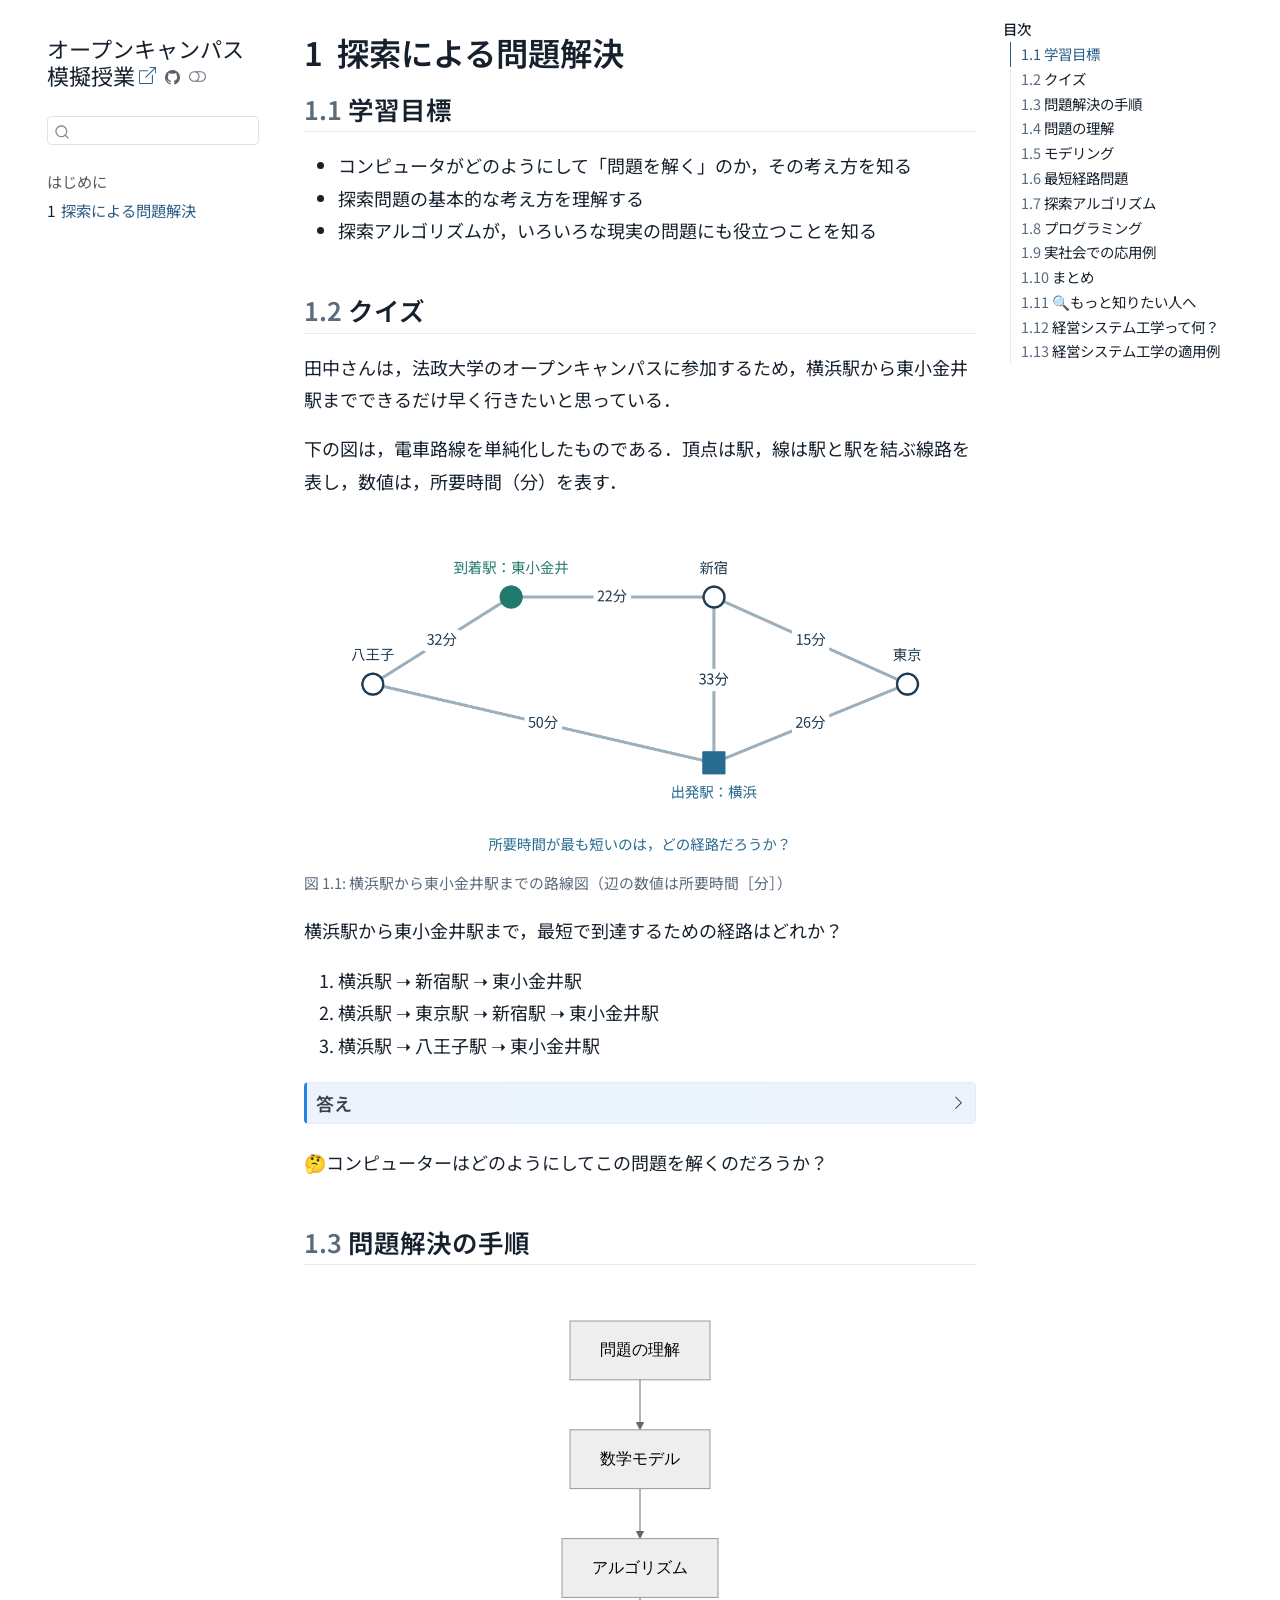
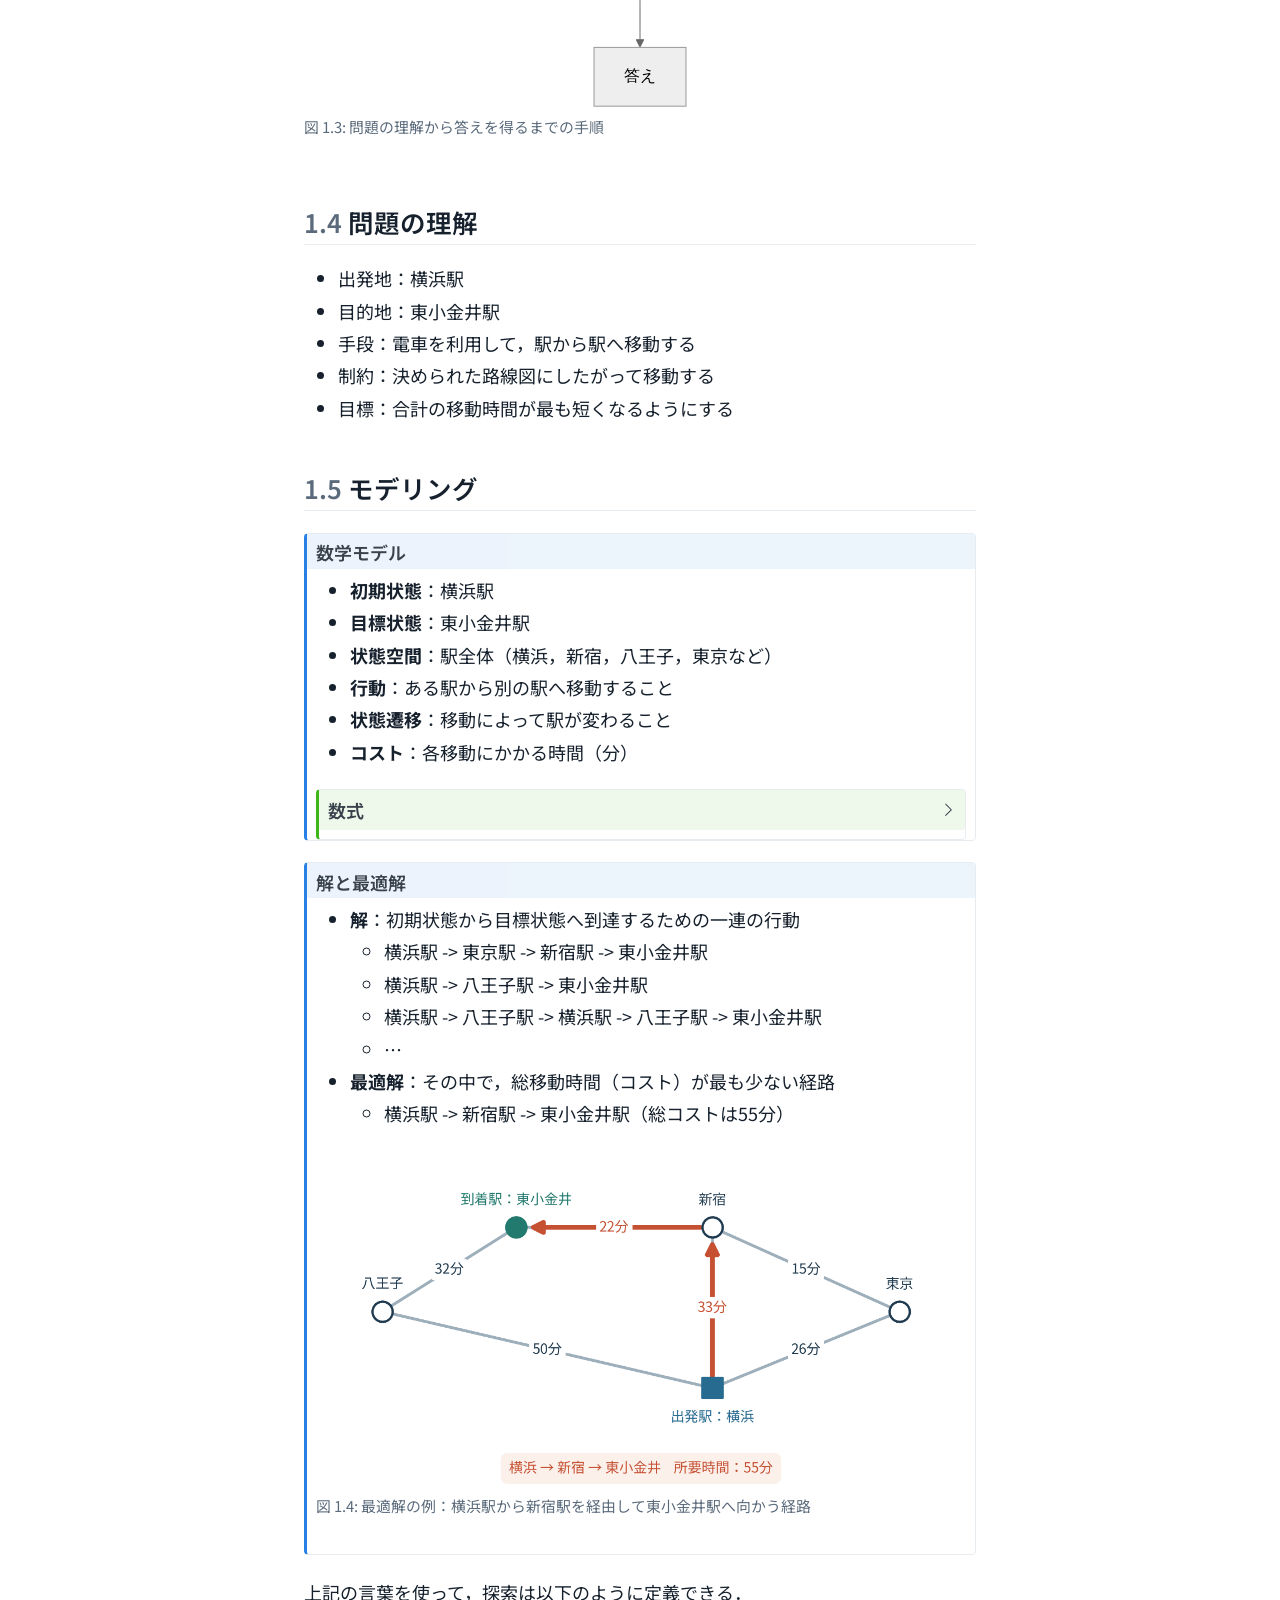
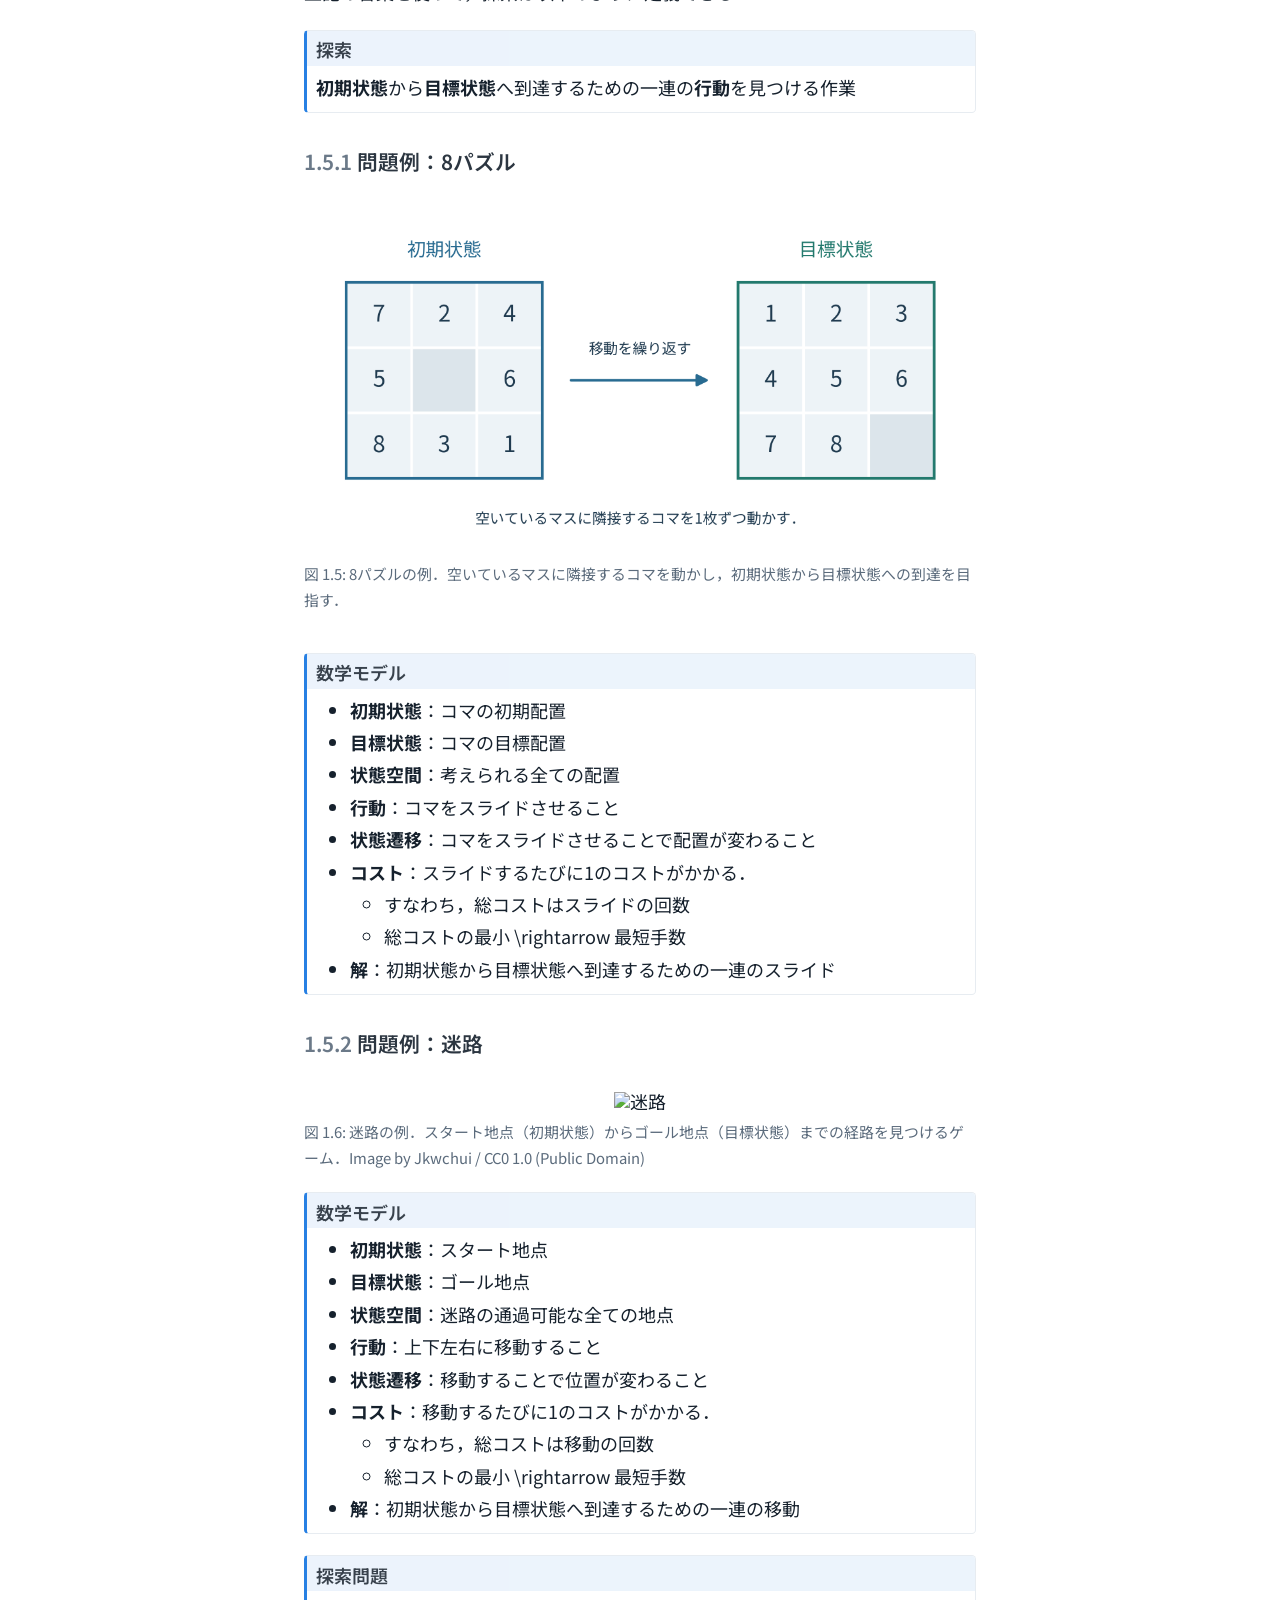
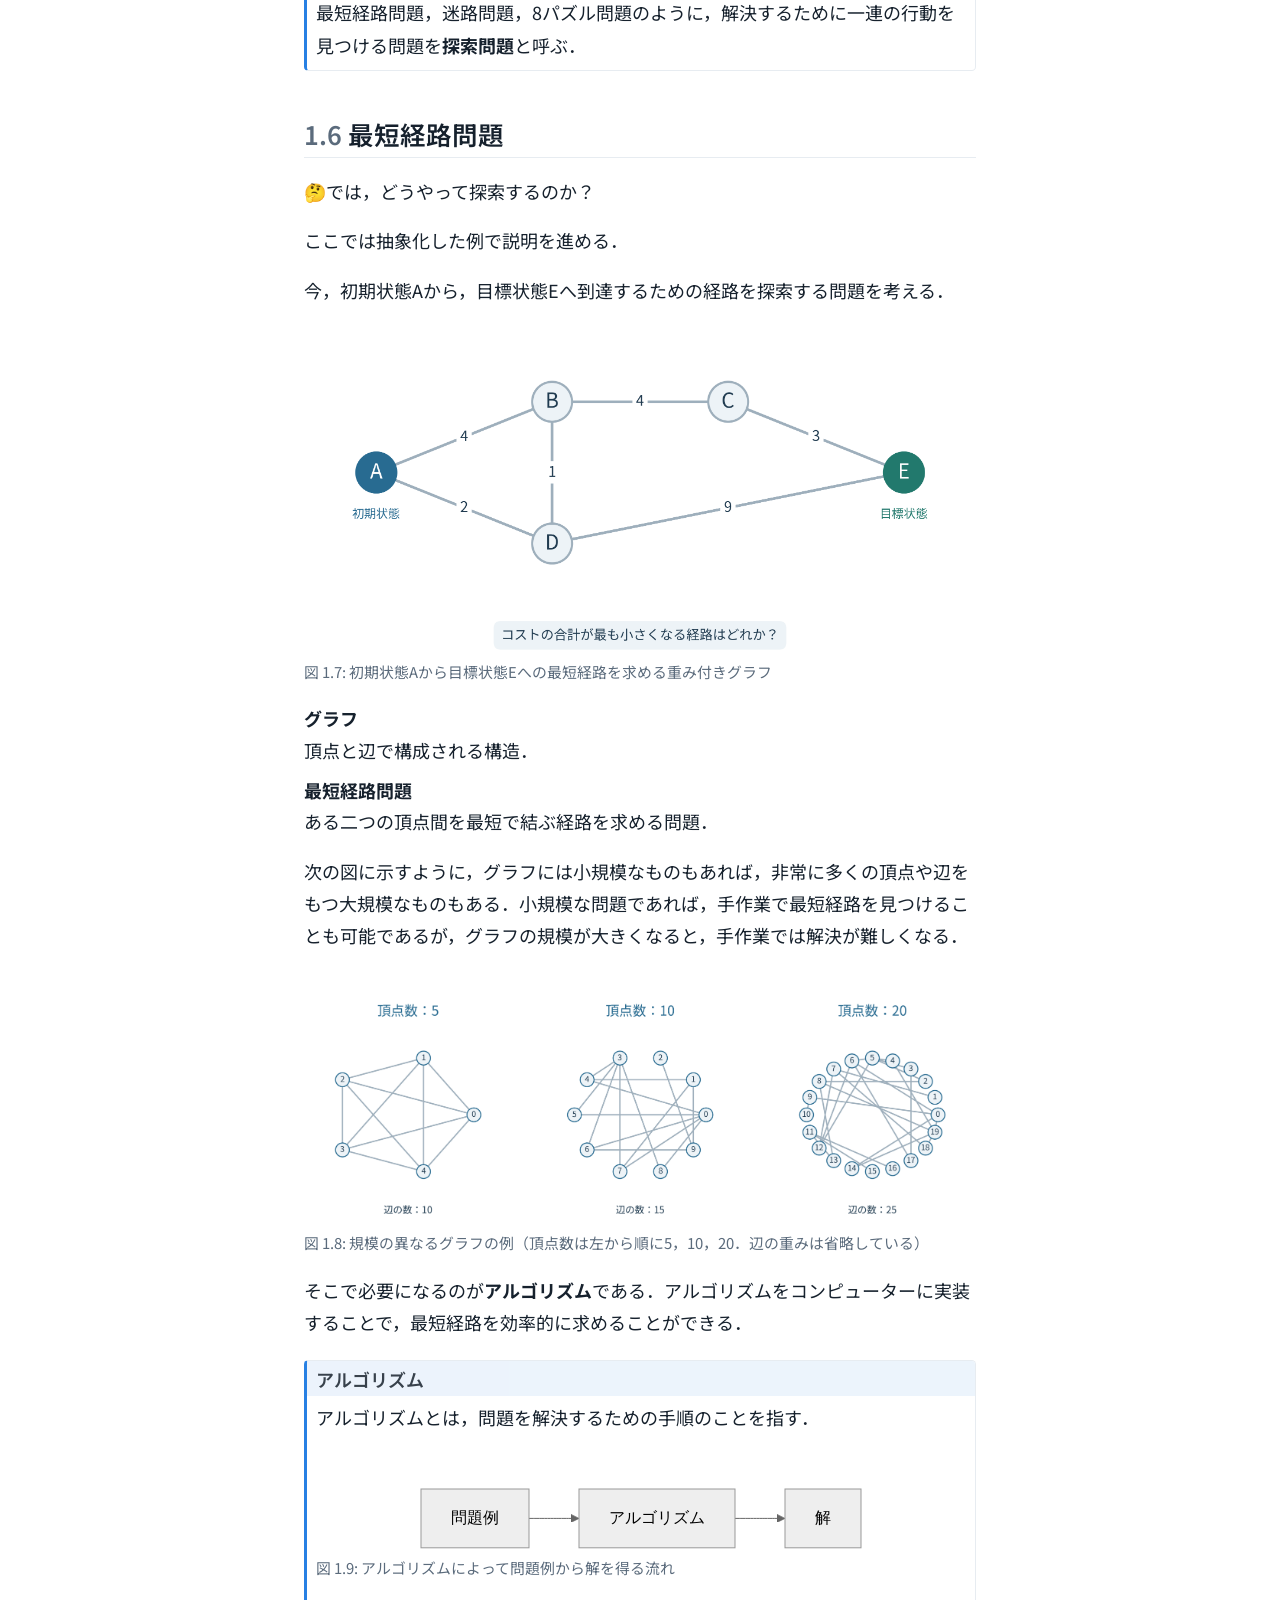
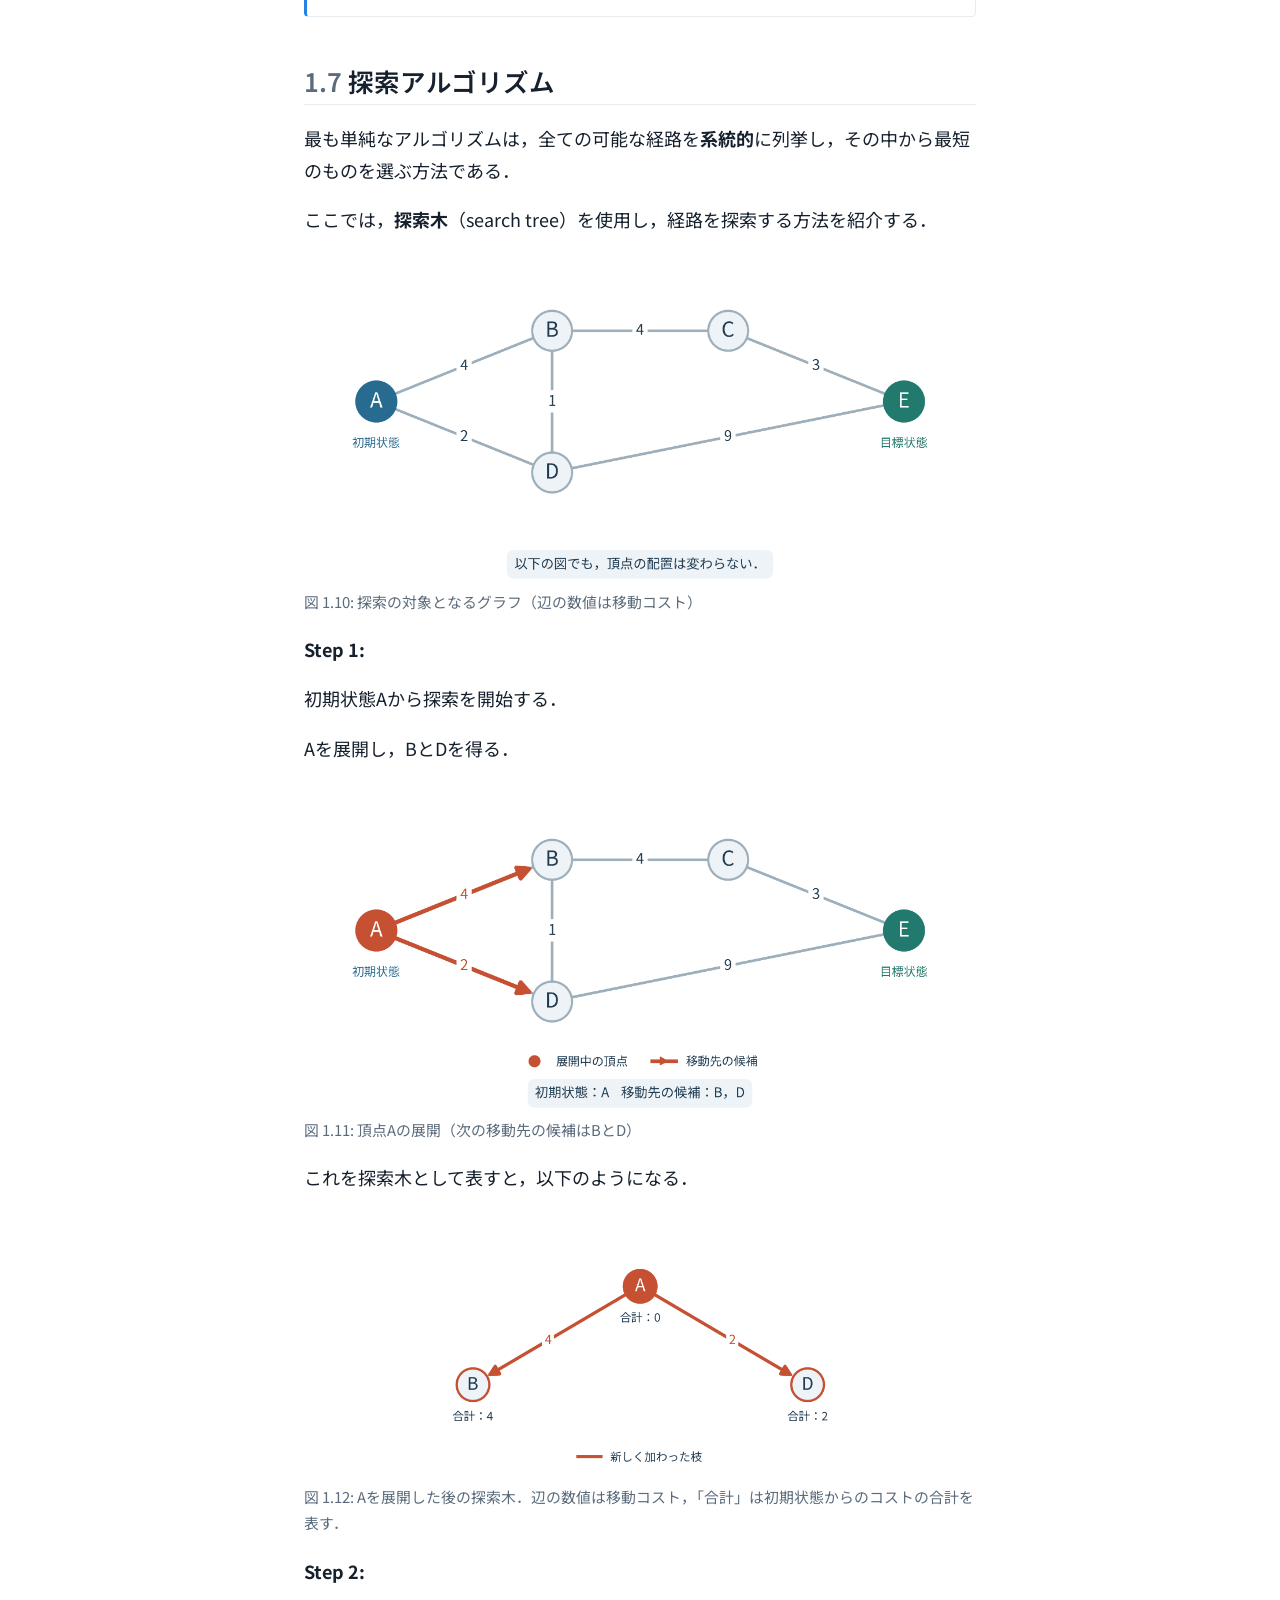
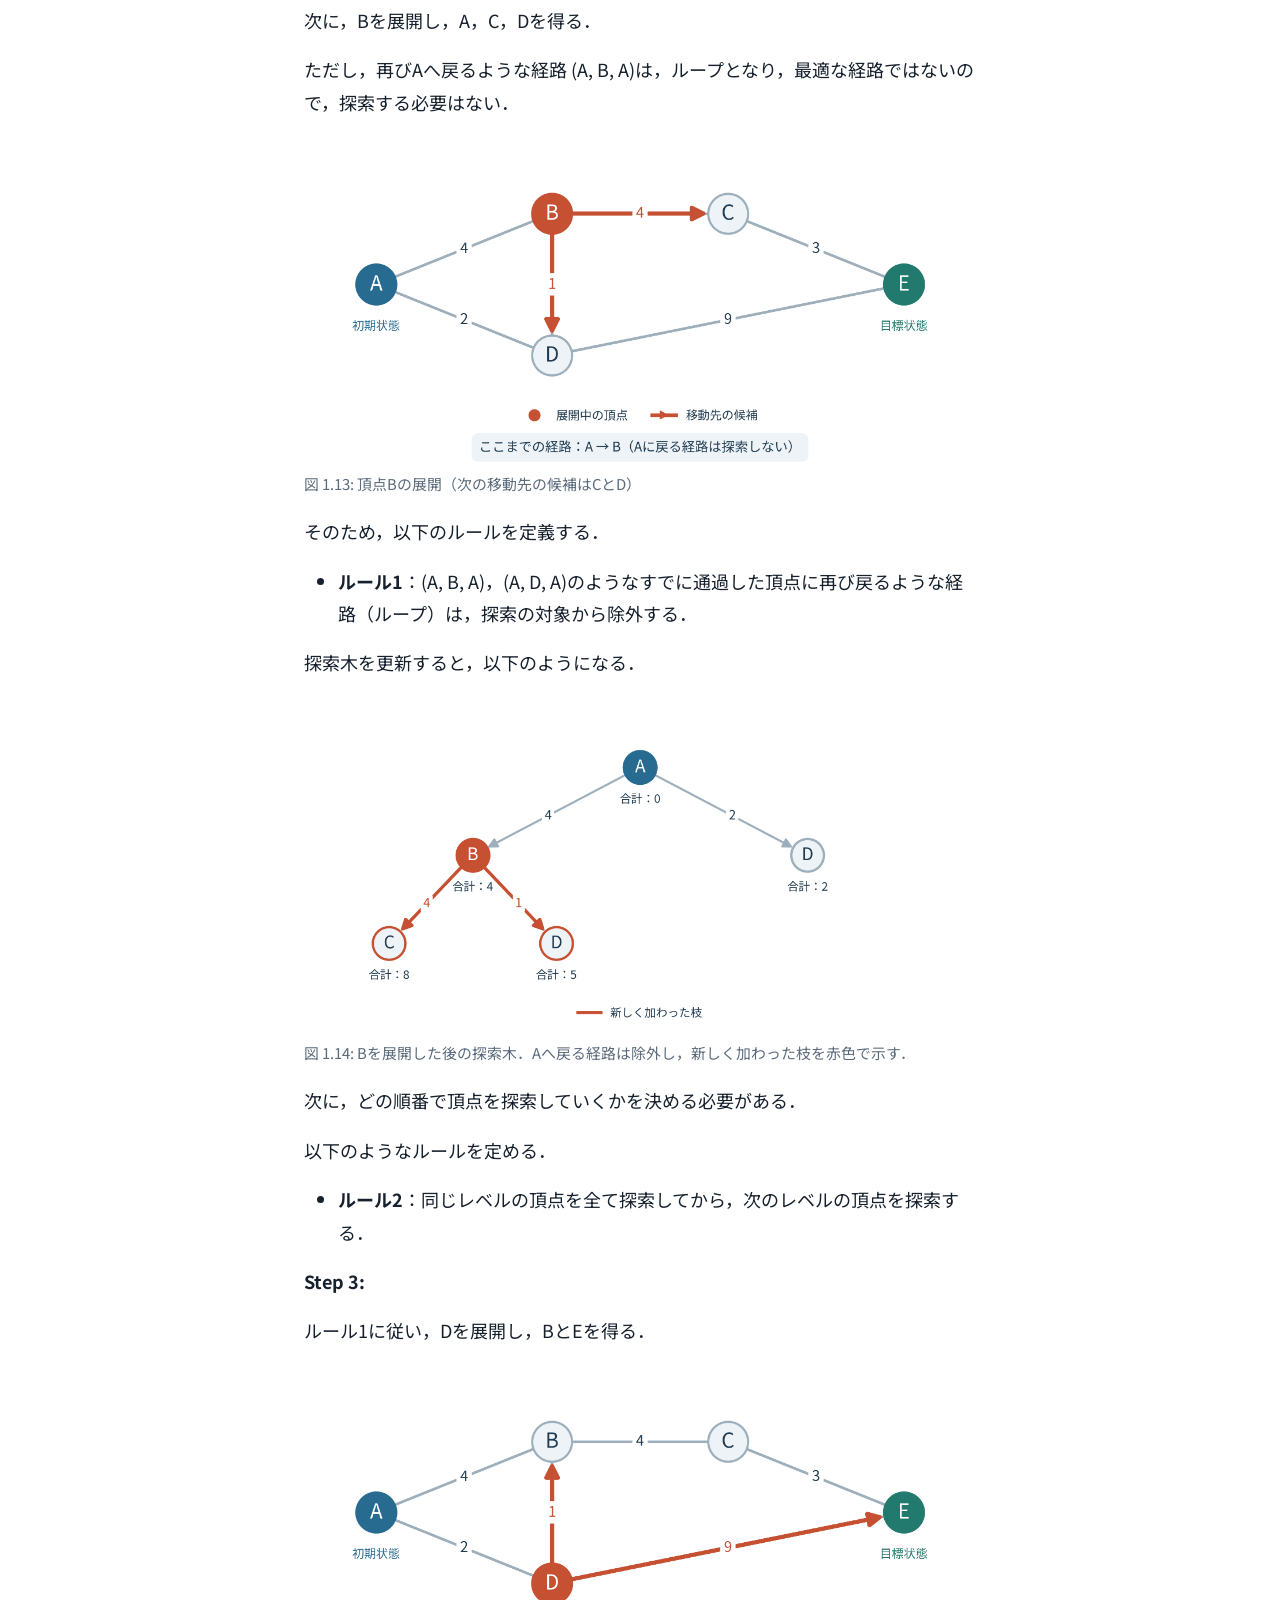
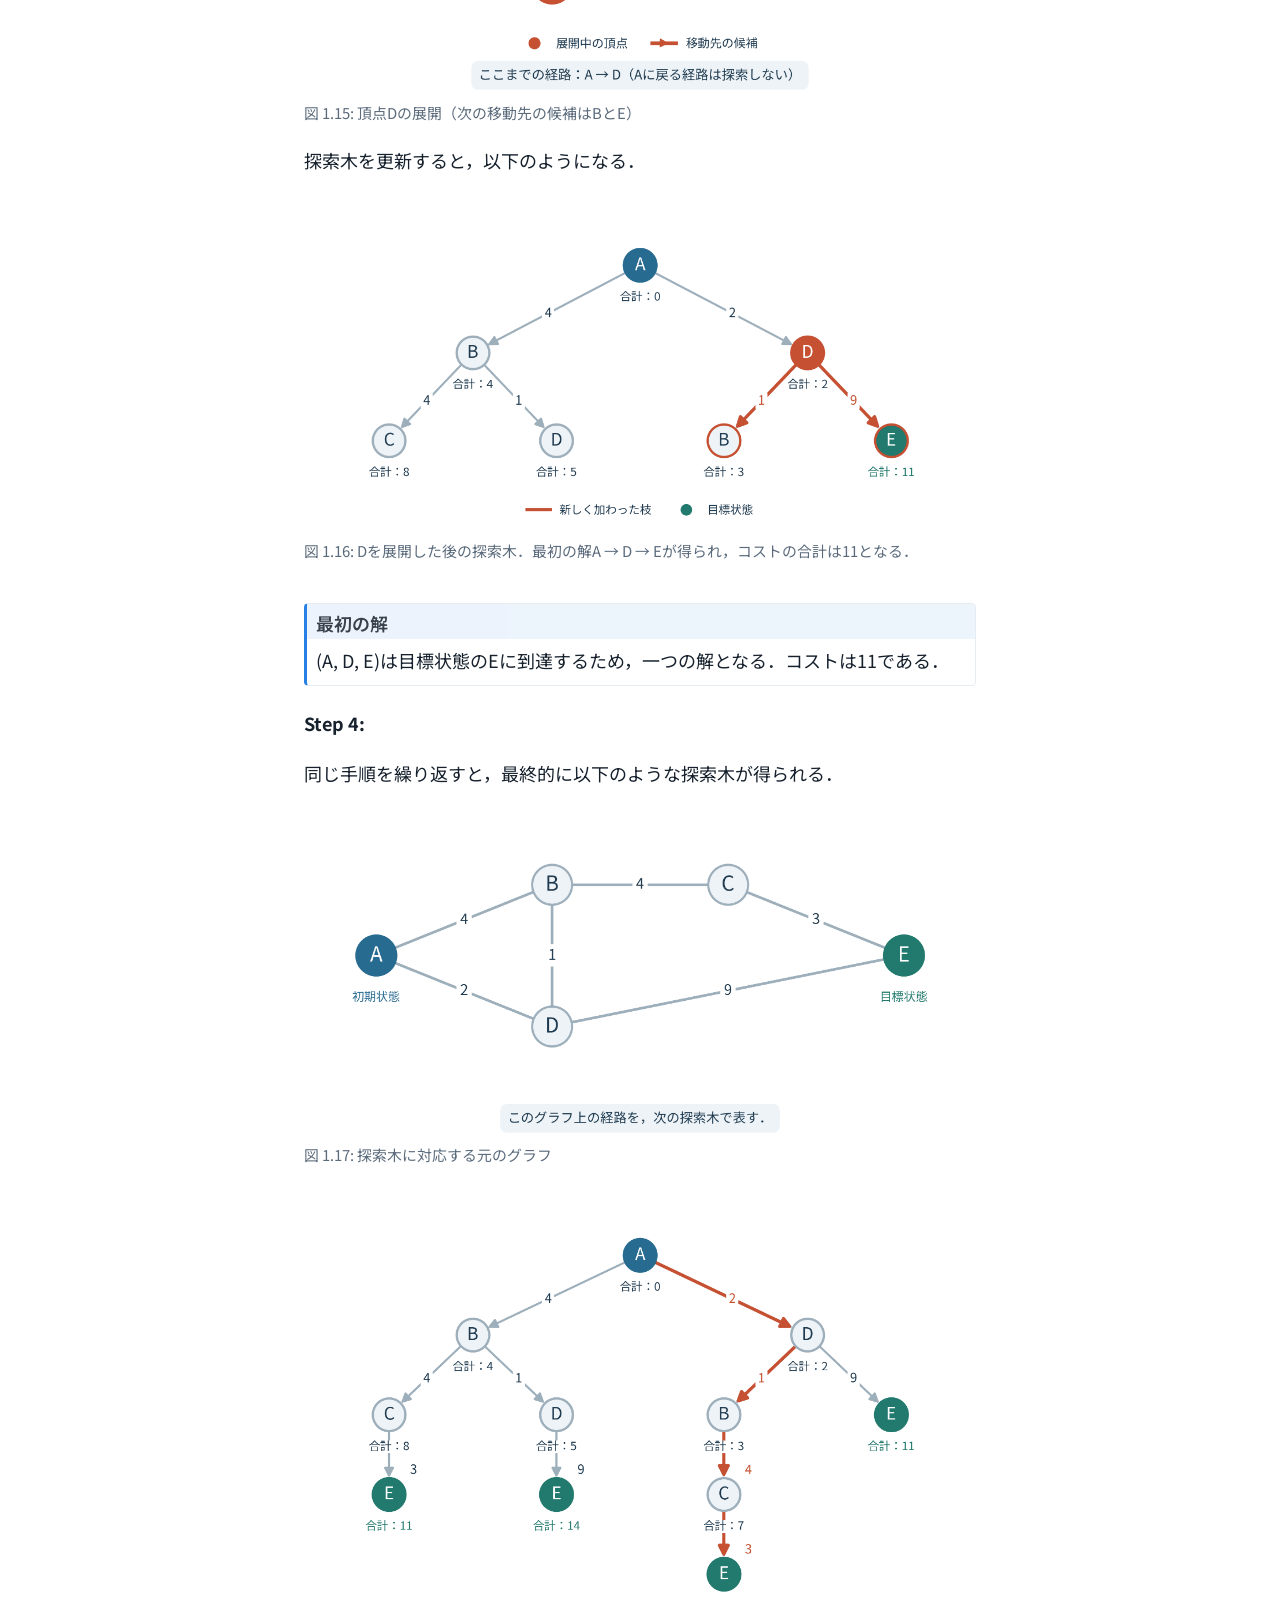
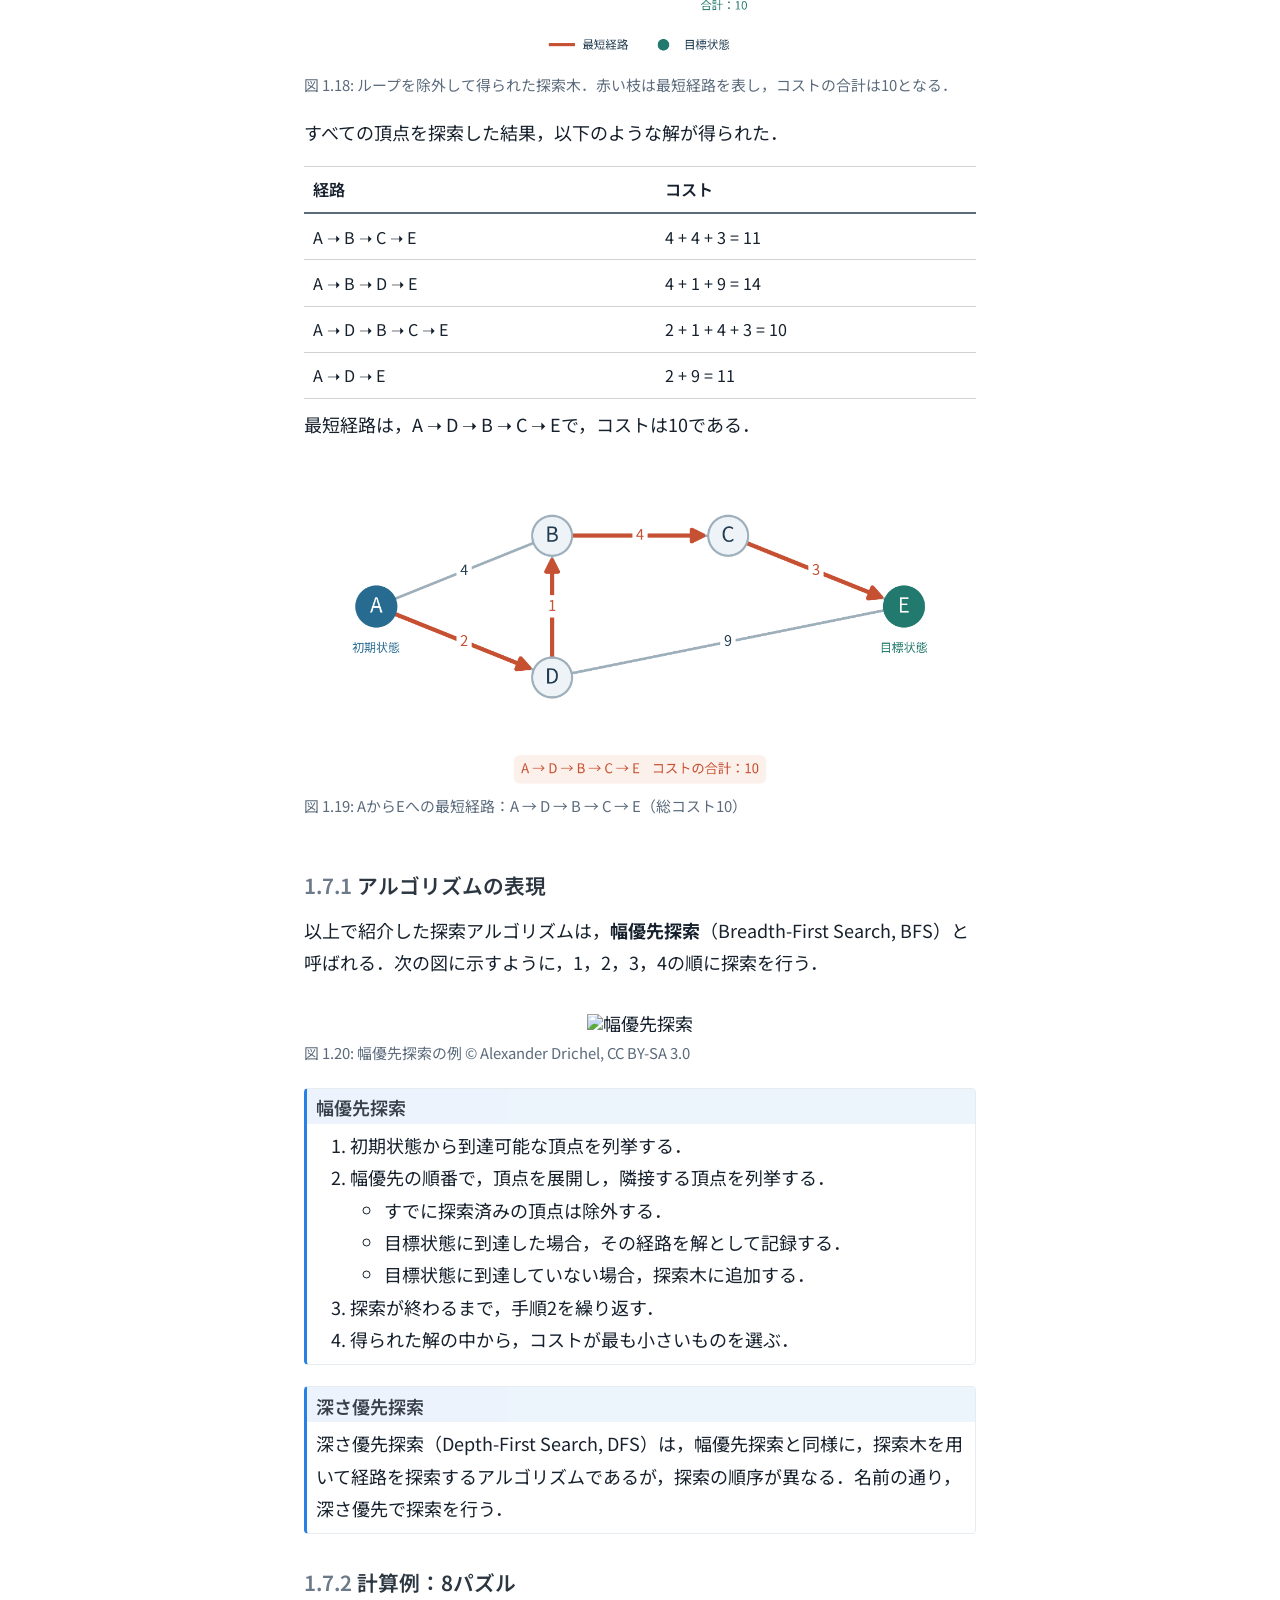
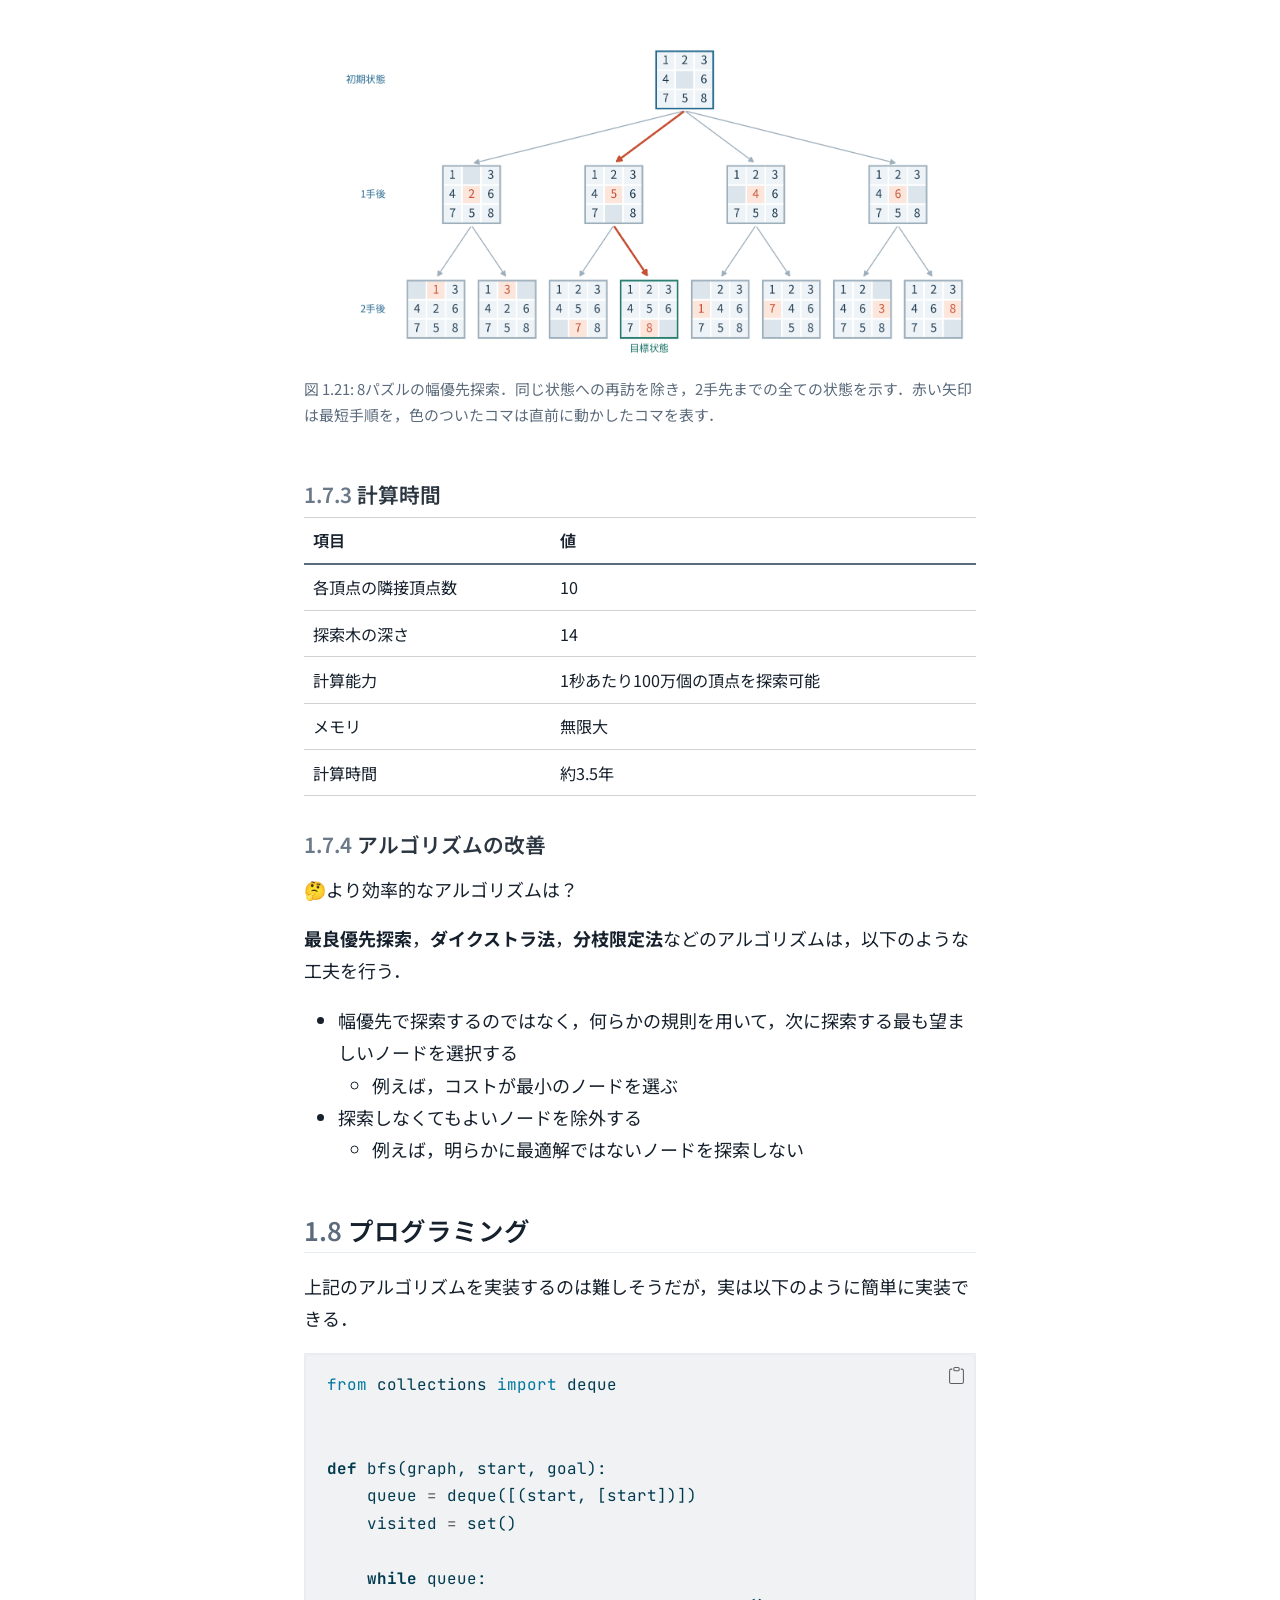
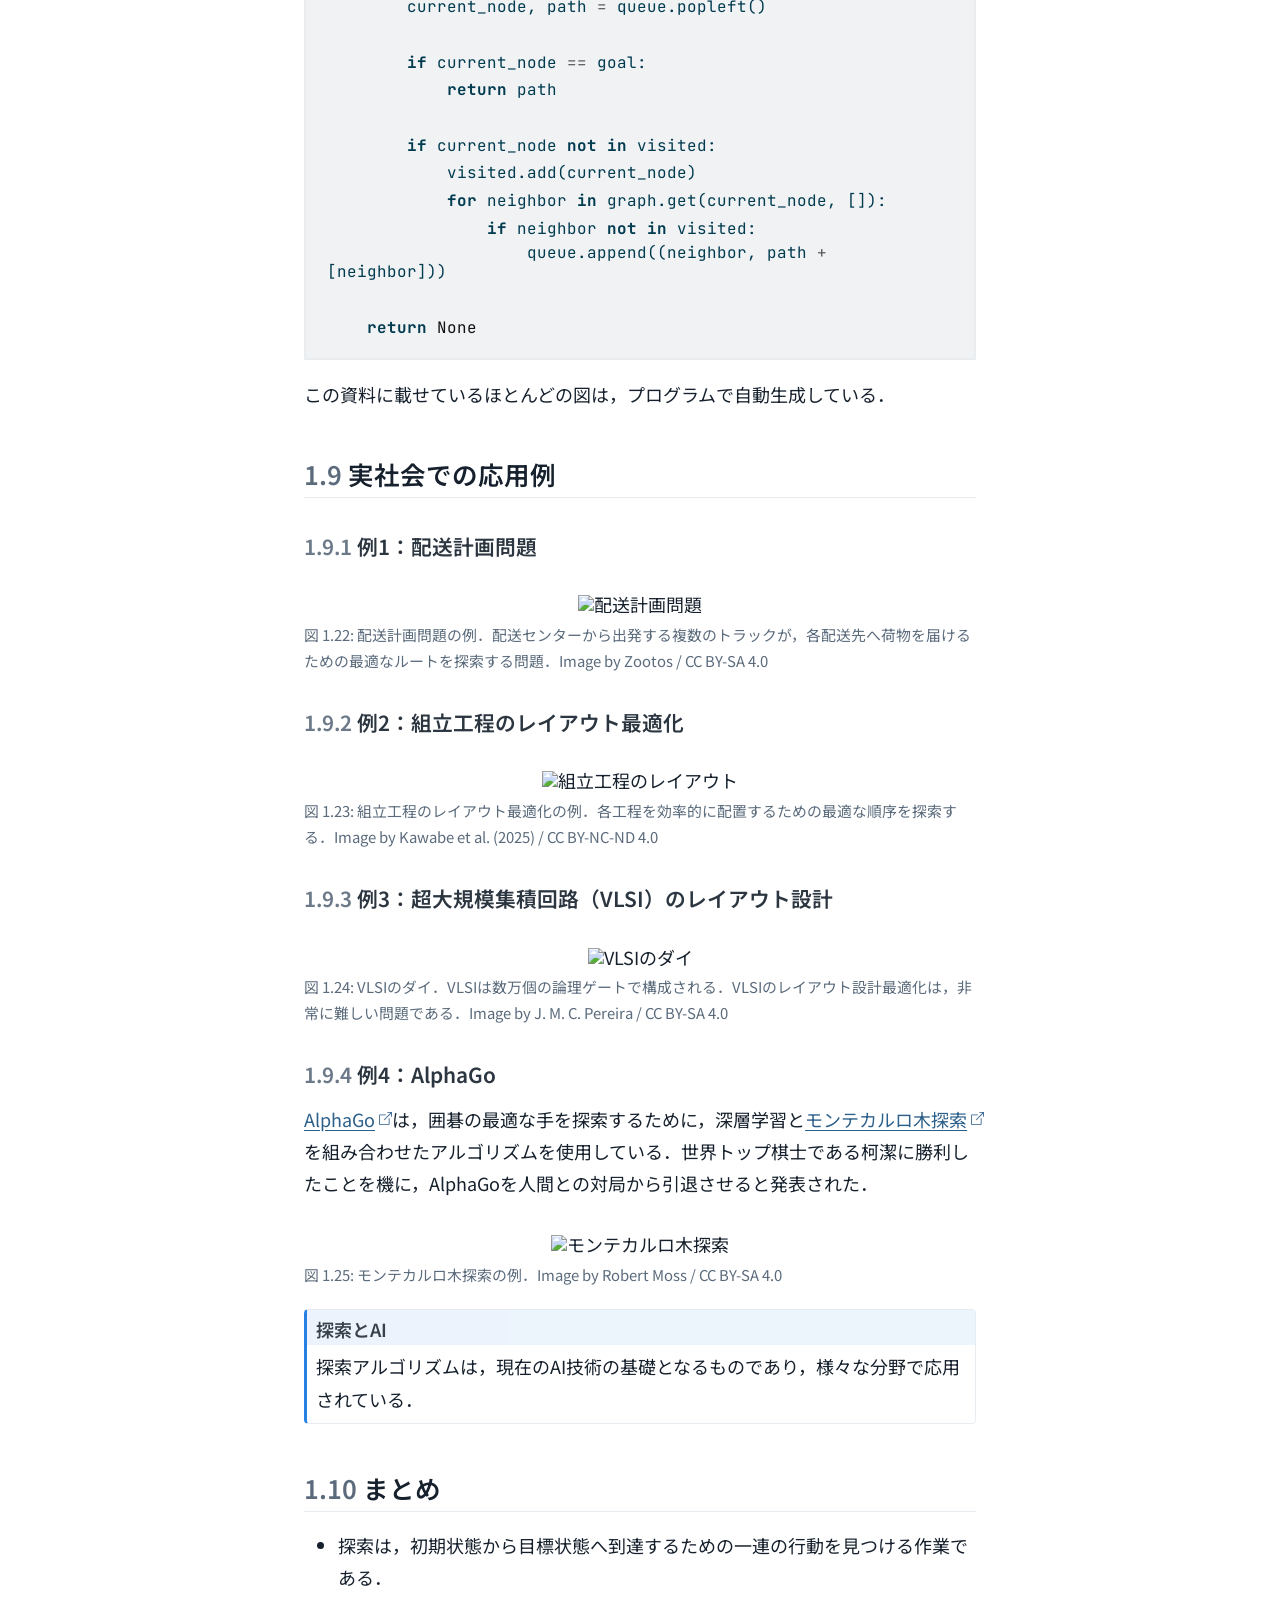
==== commit a8c29f87: "Built site for gh-pages" ====
--- a/search.html
+++ b/search.html
@@ -162,9 +162,9 @@
 
 <meta name="twitter:title" content="1&nbsp; 探索による問題解決 – オープンキャンパス模擬授業">
 <meta name="twitter:description" content="">
-<meta name="twitter:image" content="https://zi-ang-liu.github.io/jb-open-campus/search_files/figure-html/cell-2-output-1.png">
-<meta name="twitter:image-height" content="741">
-<meta name="twitter:image-width" content="1516">
+<meta name="twitter:image" content="https://zi-ang-liu.github.io/jb-open-campus/search_files/figure-html/fig-rail-network-output-1.png">
+<meta name="twitter:image-height" content="1099">
+<meta name="twitter:image-width" content="2328">
 <meta name="twitter:card" content="summary_large_image">
 </head>
 
@@ -464,11 +464,16 @@
 <h2 data-number="1.2" class="anchored" data-anchor-id="クイズ"><span class="header-section-number">1.2</span> クイズ</h2>
 <p>田中さんは，法政大学のオープンキャンパスに参加するため，横浜駅から東小金井駅までできるだけ早く行きたいと思っている．</p>
 <p>下の図は，電車路線を単純化したものである．頂点は駅，線は駅と駅を結ぶ線路を表し，数値は，所要時間（分）を表す．</p>
-<div id="46eacae4" class="cell" data-execution_count="1">
+<div id="cell-fig-rail-network" class="cell" data-execution_count="1">
 <div class="cell-output cell-output-display">
-<div>
-<figure class="figure">
-<p><img src="search_files/figure-html/cell-2-output-1.png" width="758" height="371" class="figure-img"></p>
+<div id="fig-rail-network" class="quarto-float quarto-figure quarto-figure-center anchored">
+<figure class="quarto-float quarto-float-fig figure">
+<div aria-describedby="fig-rail-network-caption-0ceaefa1-69ba-4598-a22c-09a6ac19f8ca">
+<img src="search_files/figure-html/fig-rail-network-output-1.png" width="1164" height="549" class="figure-img">
+</div>
+<figcaption class="quarto-float-caption-bottom quarto-float-caption quarto-float-fig" id="fig-rail-network-caption-0ceaefa1-69ba-4598-a22c-09a6ac19f8ca">
+図&nbsp;1.1: 横浜駅から東小金井駅までの路線図（辺の数値は所要時間［分］）
+</figcaption>
 </figure>
 </div>
 </div>
@@ -491,15 +496,16 @@
 </div>
 <div id="callout-1" class="callout-1-contents callout-collapse collapse">
 <div class="callout-body-container callout-body">
-<div id="50dd3da5" class="cell" data-execution_count="2">
-<div class="cell-output cell-output-stdout">
-<pre><code>答え: 横浜 ➝ 新宿 ➝ 東小金井
-時間: 55 分</code></pre>
-</div>
+<div id="cell-fig-rail-shortest-answer" class="cell" data-execution_count="2">
 <div class="cell-output cell-output-display">
-<div>
-<figure class="figure">
-<p><img src="search_files/figure-html/cell-3-output-2.png" width="758" height="371" class="figure-img"></p>
+<div id="fig-rail-shortest-answer" class="quarto-float quarto-figure quarto-figure-center anchored">
+<figure class="quarto-float quarto-float-fig figure">
+<div aria-describedby="fig-rail-shortest-answer-caption-0ceaefa1-69ba-4598-a22c-09a6ac19f8ca">
+<img src="search_files/figure-html/fig-rail-shortest-answer-output-1.png" width="1164" height="549" class="figure-img">
+</div>
+<figcaption class="quarto-float-caption-bottom quarto-float-caption quarto-float-fig" id="fig-rail-shortest-answer-caption-0ceaefa1-69ba-4598-a22c-09a6ac19f8ca">
+図&nbsp;1.2: 横浜駅から東小金井駅までの最短経路（所要時間55分）
+</figcaption>
 </figure>
 </div>
 </div>
@@ -513,16 +519,21 @@
 <h2 data-number="1.3" class="anchored" data-anchor-id="問題解決の手順"><span class="header-section-number">1.3</span> 問題解決の手順</h2>
 <div class="cell" data-layout-align="center">
 <div class="cell-output-display">
+<div id="fig-problem-solving-process" class="quarto-float quarto-figure quarto-figure-center anchored">
+<figure class="quarto-float quarto-float-fig figure">
+<div aria-describedby="fig-problem-solving-process-caption-0ceaefa1-69ba-4598-a22c-09a6ac19f8ca">
 <div>
-<p></p><figure class="figure"><p></p>
-<div>
-<pre class="mermaid mermaid-js">flowchart TD
+<pre class="mermaid mermaid-js" data-label="fig-problem-solving-process">flowchart TD
     問題の理解 --&gt; 数学モデル
     数学モデル --&gt; アルゴリズム
     アルゴリズム --&gt; 答え
 </pre>
 </div>
-<p></p></figure><p></p>
+</div>
+<figcaption class="quarto-float-caption-bottom quarto-float-caption quarto-float-fig" id="fig-problem-solving-process-caption-0ceaefa1-69ba-4598-a22c-09a6ac19f8ca">
+図&nbsp;1.3: 問題の理解から答えを得るまでの手順
+</figcaption>
+</figure>
 </div>
 </div>
 </div>
@@ -606,11 +617,16 @@
 <li>横浜駅 -&gt; 新宿駅 -&gt; 東小金井駅（総コストは55分）</li>
 </ul></li>
 </ul>
-<div id="aa0f32d4" class="cell" data-execution_count="3">
+<div id="cell-fig-rail-optimal-solution" class="cell" data-execution_count="3">
 <div class="cell-output cell-output-display">
-<div>
-<figure class="figure">
-<p><img src="search_files/figure-html/cell-4-output-1.png" width="758" height="371" class="figure-img"></p>
+<div id="fig-rail-optimal-solution" class="quarto-float quarto-figure quarto-figure-center anchored">
+<figure class="quarto-float quarto-float-fig figure">
+<div aria-describedby="fig-rail-optimal-solution-caption-0ceaefa1-69ba-4598-a22c-09a6ac19f8ca">
+<img src="search_files/figure-html/fig-rail-optimal-solution-output-1.png" width="1164" height="549" class="figure-img">
+</div>
+<figcaption class="quarto-float-caption-bottom quarto-float-caption quarto-float-fig" id="fig-rail-optimal-solution-caption-0ceaefa1-69ba-4598-a22c-09a6ac19f8ca">
+図&nbsp;1.4: 最適解の例：横浜駅から新宿駅を経由して東小金井駅へ向かう経路
+</figcaption>
 </figure>
 </div>
 </div>
@@ -633,15 +649,19 @@
 </div>
 <section id="問題例8パズル" class="level3" data-number="1.5.1">
 <h3 data-number="1.5.1" class="anchored" data-anchor-id="問題例8パズル"><span class="header-section-number">1.5.1</span> 問題例：8パズル</h3>
-<div id="fig-8-puzzle" class="quarto-float quarto-figure quarto-figure-center anchored" alt="8パズル">
+<div id="cell-fig-8-puzzle" class="cell" data-execution_count="4">
+<div class="cell-output cell-output-display">
+<div id="fig-8-puzzle" class="quarto-float quarto-figure quarto-figure-center anchored" alt="8パズルの初期状態と目標状態">
 <figure class="quarto-float quarto-float-fig figure">
 <div aria-describedby="fig-8-puzzle-caption-0ceaefa1-69ba-4598-a22c-09a6ac19f8ca">
-<img src="images/8-puzzle.svg" class="img-fluid figure-img" alt="8パズル" width="300">
+<img src="search_files/figure-html/fig-8-puzzle-output-1.png" alt="8パズルの初期状態と目標状態" width="1052" height="531" class="figure-img">
 </div>
 <figcaption class="quarto-float-caption-bottom quarto-float-caption quarto-float-fig" id="fig-8-puzzle-caption-0ceaefa1-69ba-4598-a22c-09a6ac19f8ca">
-図&nbsp;1.1: 8パズルの例．初期状態が与えられ，数字のついたコマをスライドさせて目標状態に到達するゲーム．
-</figcaption>
-</figure>
+図&nbsp;1.5: 8パズルの例．空いているマスに隣接するコマを動かし，初期状態から目標状態への到達を目指す．
+</figcaption>
+</figure>
+</div>
+</div>
 </div>
 <div class="callout callout-style-default callout-note no-icon callout-titled">
 <div class="callout-header d-flex align-content-center">
@@ -677,7 +697,7 @@
 <img src="https://upload.wikimedia.org/wikipedia/commons/8/88/Maze_simple.svg" class="img-fluid figure-img" alt="迷路" width="300">
 </div>
 <figcaption class="quarto-float-caption-bottom quarto-float-caption quarto-float-fig" id="fig-maze-caption-0ceaefa1-69ba-4598-a22c-09a6ac19f8ca">
-図&nbsp;1.2: 迷路の例．スタート地点（初期状態）からゴール地点（目標状態）までの経路を見つけるゲーム．Image by Jkwchui / CC0 1.0 (Public Domain)
+図&nbsp;1.6: 迷路の例．スタート地点（初期状態）からゴール地点（目標状態）までの経路を見つけるゲーム．Image by Jkwchui / CC0 1.0 (Public Domain)
 </figcaption>
 </figure>
 </div>
@@ -726,11 +746,16 @@
 <p>🤔では，どうやって探索するのか？</p>
 <p>ここでは抽象化した例で説明を進める．</p>
 <p>今，初期状態Aから，目標状態Eへ到達するための経路を探索する問題を考える．</p>
-<div id="35220bae" class="cell" data-execution_count="4">
+<div id="cell-fig-weighted-graph" class="cell" data-execution_count="5">
 <div class="cell-output cell-output-display">
-<div>
-<figure class="figure">
-<p><img src="search_files/figure-html/cell-5-output-1.png" width="540" height="389" class="figure-img"></p>
+<div id="fig-weighted-graph" class="quarto-float quarto-figure quarto-figure-center anchored">
+<figure class="quarto-float quarto-float-fig figure">
+<div aria-describedby="fig-weighted-graph-caption-0ceaefa1-69ba-4598-a22c-09a6ac19f8ca">
+<img src="search_files/figure-html/fig-weighted-graph-output-1.png" width="1164" height="514" class="figure-img">
+</div>
+<figcaption class="quarto-float-caption-bottom quarto-float-caption quarto-float-fig" id="fig-weighted-graph-caption-0ceaefa1-69ba-4598-a22c-09a6ac19f8ca">
+図&nbsp;1.7: 初期状態Aから目標状態Eへの最短経路を求める重み付きグラフ
+</figcaption>
 </figure>
 </div>
 </div>
@@ -746,11 +771,16 @@
 </dd>
 </dl>
 <p>次の図に示すように，グラフには小規模なものもあれば，非常に多くの頂点や辺をもつ大規模なものもある．小規模な問題であれば，手作業で最短経路を見つけることも可能であるが，グラフの規模が大きくなると，手作業では解決が難しくなる．</p>
-<div id="99528957" class="cell" data-execution_count="5">
+<div id="cell-fig-graph-scales" class="cell" data-execution_count="6">
 <div class="cell-output cell-output-display">
-<div>
-<figure class="figure">
-<p><img src="search_files/figure-html/cell-6-output-1.png" width="1718" height="566" class="figure-img"></p>
+<div id="fig-graph-scales" class="quarto-float quarto-figure quarto-figure-center anchored">
+<figure class="quarto-float quarto-float-fig figure">
+<div aria-describedby="fig-graph-scales-caption-0ceaefa1-69ba-4598-a22c-09a6ac19f8ca">
+<img src="search_files/figure-html/fig-graph-scales-output-1.png" width="1757" height="579" class="figure-img">
+</div>
+<figcaption class="quarto-float-caption-bottom quarto-float-caption quarto-float-fig" id="fig-graph-scales-caption-0ceaefa1-69ba-4598-a22c-09a6ac19f8ca">
+図&nbsp;1.8: 規模の異なるグラフの例（頂点数は左から順に5，10，20．辺の重みは省略している）
+</figcaption>
 </figure>
 </div>
 </div>
@@ -769,14 +799,19 @@
 <p>アルゴリズムとは，問題を解決するための手順のことを指す．</p>
 <div class="cell" data-layout-align="center">
 <div class="cell-output-display">
+<div id="fig-algorithm-role" class="quarto-float quarto-figure quarto-figure-center anchored">
+<figure class="quarto-float quarto-float-fig figure">
+<div aria-describedby="fig-algorithm-role-caption-0ceaefa1-69ba-4598-a22c-09a6ac19f8ca">
 <div>
-<p></p><figure class="figure"><p></p>
-<div>
-<pre class="mermaid mermaid-js">flowchart LR
+<pre class="mermaid mermaid-js" data-label="fig-algorithm-role">flowchart LR
     問題例 --&gt; アルゴリズム --&gt; 解
 </pre>
 </div>
-<p></p></figure><p></p>
+</div>
+<figcaption class="quarto-float-caption-bottom quarto-float-caption quarto-float-fig" id="fig-algorithm-role-caption-0ceaefa1-69ba-4598-a22c-09a6ac19f8ca">
+図&nbsp;1.9: アルゴリズムによって問題例から解を得る流れ
+</figcaption>
+</figure>
 </div>
 </div>
 </div>
@@ -787,11 +822,16 @@
 <h2 data-number="1.7" class="anchored" data-anchor-id="探索アルゴリズム"><span class="header-section-number">1.7</span> 探索アルゴリズム</h2>
 <p>最も単純なアルゴリズムは，全ての可能な経路を<strong>系統的</strong>に列挙し，その中から最短のものを選ぶ方法である．</p>
 <p>ここでは，<strong>探索木</strong>（search tree）を使用し，経路を探索する方法を紹介する．</p>
-<div id="fe8132a9" class="cell" data-execution_count="6">
+<div id="cell-fig-search-graph" class="cell" data-execution_count="7">
 <div class="cell-output cell-output-display">
-<div>
-<figure class="figure">
-<p><img src="search_files/figure-html/cell-7-output-1.png" width="540" height="389" class="figure-img"></p>
+<div id="fig-search-graph" class="quarto-float quarto-figure quarto-figure-center anchored">
+<figure class="quarto-float quarto-float-fig figure">
+<div aria-describedby="fig-search-graph-caption-0ceaefa1-69ba-4598-a22c-09a6ac19f8ca">
+<img src="search_files/figure-html/fig-search-graph-output-1.png" width="1164" height="514" class="figure-img">
+</div>
+<figcaption class="quarto-float-caption-bottom quarto-float-caption quarto-float-fig" id="fig-search-graph-caption-0ceaefa1-69ba-4598-a22c-09a6ac19f8ca">
+図&nbsp;1.10: 探索の対象となるグラフ（辺の数値は移動コスト）
+</figcaption>
 </figure>
 </div>
 </div>
@@ -799,38 +839,48 @@
 <p><strong>Step 1:</strong></p>
 <p>初期状態Aから探索を開始する．</p>
 <p>Aを展開し，BとDを得る．</p>
-<div id="f558602c" class="cell" data-execution_count="7">
+<div id="cell-fig-expand-a" class="cell" data-execution_count="8">
 <div class="cell-output cell-output-display">
-<div>
-<figure class="figure">
-<p><img src="search_files/figure-html/cell-8-output-1.png" width="540" height="389" class="figure-img"></p>
+<div id="fig-expand-a" class="quarto-float quarto-figure quarto-figure-center anchored">
+<figure class="quarto-float quarto-float-fig figure">
+<div aria-describedby="fig-expand-a-caption-0ceaefa1-69ba-4598-a22c-09a6ac19f8ca">
+<img src="search_files/figure-html/fig-expand-a-output-1.png" width="1164" height="514" class="figure-img">
+</div>
+<figcaption class="quarto-float-caption-bottom quarto-float-caption quarto-float-fig" id="fig-expand-a-caption-0ceaefa1-69ba-4598-a22c-09a6ac19f8ca">
+図&nbsp;1.11: 頂点Aの展開（次の移動先の候補はBとD）
+</figcaption>
 </figure>
 </div>
 </div>
 </div>
 <p>これを探索木として表すと，以下のようになる．</p>
-<div class="cell" data-layout-align="center">
-<div class="cell-output-display">
-<div>
-<p></p><figure class="figure"><p></p>
-<div>
-<pre class="mermaid mermaid-js">flowchart TD
-    id1[A] -- 4 --&gt; id2[B]
-    id1 -- 2 --&gt; id3[D]
-</pre>
-</div>
-<p></p></figure><p></p>
+<div id="cell-fig-search-tree-a" class="cell" data-execution_count="9">
+<div class="cell-output cell-output-display">
+<div id="fig-search-tree-a" class="quarto-float quarto-figure quarto-figure-center anchored">
+<figure class="quarto-float quarto-float-fig figure">
+<div aria-describedby="fig-search-tree-a-caption-0ceaefa1-69ba-4598-a22c-09a6ac19f8ca">
+<img src="search_files/figure-html/fig-search-tree-a-output-1.png" width="1214" height="424" class="figure-img">
+</div>
+<figcaption class="quarto-float-caption-bottom quarto-float-caption quarto-float-fig" id="fig-search-tree-a-caption-0ceaefa1-69ba-4598-a22c-09a6ac19f8ca">
+図&nbsp;1.12: Aを展開した後の探索木．辺の数値は移動コスト，「合計」は初期状態からのコストの合計を表す．
+</figcaption>
+</figure>
 </div>
 </div>
 </div>
 <p><strong>Step 2:</strong></p>
 <p>次に，Bを展開し，A，C，Dを得る．</p>
 <p>ただし，再びAへ戻るような経路 (A, B, A)は，ループとなり，最適な経路ではないので，探索する必要はない．</p>
-<div id="902963f4" class="cell" data-execution_count="8">
+<div id="cell-fig-expand-b" class="cell" data-execution_count="10">
 <div class="cell-output cell-output-display">
-<div>
-<figure class="figure">
-<p><img src="search_files/figure-html/cell-9-output-1.png" width="540" height="389" class="figure-img"></p>
+<div id="fig-expand-b" class="quarto-float quarto-figure quarto-figure-center anchored">
+<figure class="quarto-float quarto-float-fig figure">
+<div aria-describedby="fig-expand-b-caption-0ceaefa1-69ba-4598-a22c-09a6ac19f8ca">
+<img src="search_files/figure-html/fig-expand-b-output-1.png" width="1164" height="514" class="figure-img">
+</div>
+<figcaption class="quarto-float-caption-bottom quarto-float-caption quarto-float-fig" id="fig-expand-b-caption-0ceaefa1-69ba-4598-a22c-09a6ac19f8ca">
+図&nbsp;1.13: 頂点Bの展開（次の移動先の候補はCとD）
+</figcaption>
 </figure>
 </div>
 </div>
@@ -840,19 +890,17 @@
 <li><strong>ルール1</strong>：(A, B, A)，(A, D, A)のようなすでに通過した頂点に再び戻るような経路（ループ）は，探索の対象から除外する．</li>
 </ul>
 <p>探索木を更新すると，以下のようになる．</p>
-<div class="cell" data-layout-align="center">
-<div class="cell-output-display">
-<div>
-<p></p><figure class="figure"><p></p>
-<div>
-<pre class="mermaid mermaid-js">flowchart TD
-    id1[A] -- 4 --&gt; id2[B]
-    id1 -- 2 --&gt; id3[D]
-    id2[B] -- 4 --&gt; id4[C]
-    id2[B] -- 1 --&gt; id5[D]
-</pre>
-</div>
-<p></p></figure><p></p>
+<div id="cell-fig-search-tree-b" class="cell" data-execution_count="11">
+<div class="cell-output cell-output-display">
+<div id="fig-search-tree-b" class="quarto-float quarto-figure quarto-figure-center anchored">
+<figure class="quarto-float quarto-float-fig figure">
+<div aria-describedby="fig-search-tree-b-caption-0ceaefa1-69ba-4598-a22c-09a6ac19f8ca">
+<img src="search_files/figure-html/fig-search-tree-b-output-1.png" width="1214" height="552" class="figure-img">
+</div>
+<figcaption class="quarto-float-caption-bottom quarto-float-caption quarto-float-fig" id="fig-search-tree-b-caption-0ceaefa1-69ba-4598-a22c-09a6ac19f8ca">
+図&nbsp;1.14: Bを展開した後の探索木．Aへ戻る経路は除外し，新しく加わった枝を赤色で示す．
+</figcaption>
+</figure>
 </div>
 </div>
 </div>
@@ -863,31 +911,32 @@
 </ul>
 <p><strong>Step 3:</strong></p>
 <p>ルール1に従い，Dを展開し，BとEを得る．</p>
-<div id="09c23cac" class="cell" data-execution_count="9">
+<div id="cell-fig-expand-d" class="cell" data-execution_count="12">
 <div class="cell-output cell-output-display">
-<div>
-<figure class="figure">
-<p><img src="search_files/figure-html/cell-10-output-1.png" width="540" height="389" class="figure-img"></p>
+<div id="fig-expand-d" class="quarto-float quarto-figure quarto-figure-center anchored">
+<figure class="quarto-float quarto-float-fig figure">
+<div aria-describedby="fig-expand-d-caption-0ceaefa1-69ba-4598-a22c-09a6ac19f8ca">
+<img src="search_files/figure-html/fig-expand-d-output-1.png" width="1164" height="514" class="figure-img">
+</div>
+<figcaption class="quarto-float-caption-bottom quarto-float-caption quarto-float-fig" id="fig-expand-d-caption-0ceaefa1-69ba-4598-a22c-09a6ac19f8ca">
+図&nbsp;1.15: 頂点Dの展開（次の移動先の候補はBとE）
+</figcaption>
 </figure>
 </div>
 </div>
 </div>
 <p>探索木を更新すると，以下のようになる．</p>
-<div class="cell" data-layout-align="center">
-<div class="cell-output-display">
-<div>
-<p></p><figure class="figure"><p></p>
-<div>
-<pre class="mermaid mermaid-js">flowchart TD
-    id1[A] -- 4 --&gt; id2[B]
-    id1 -- 2 --&gt; id3[D]
-    id2[B] -- 4 --&gt; id4[C]
-    id2[B] -- 1 --&gt; id5[D]
-    id3[D] -- 1 --&gt; id6[B]
-    id3[D] -- 9 --&gt; id7[E]
-</pre>
-</div>
-<p></p></figure><p></p>
+<div id="cell-fig-search-tree-d" class="cell" data-execution_count="13">
+<div class="cell-output cell-output-display">
+<div id="fig-search-tree-d" class="quarto-float quarto-figure quarto-figure-center anchored">
+<figure class="quarto-float quarto-float-fig figure">
+<div aria-describedby="fig-search-tree-d-caption-0ceaefa1-69ba-4598-a22c-09a6ac19f8ca">
+<img src="search_files/figure-html/fig-search-tree-d-output-1.png" width="1214" height="552" class="figure-img">
+</div>
+<figcaption class="quarto-float-caption-bottom quarto-float-caption quarto-float-fig" id="fig-search-tree-d-caption-0ceaefa1-69ba-4598-a22c-09a6ac19f8ca">
+図&nbsp;1.16: Dを展開した後の探索木．最初の解A → D → Eが得られ，コストの合計は11となる．
+</figcaption>
+</figure>
 </div>
 </div>
 </div>
@@ -906,34 +955,31 @@
 </div>
 <p><strong>Step 4:</strong></p>
 <p>同じ手順を繰り返すと，最終的に以下のような探索木が得られる．</p>
-<div id="31320572" class="cell" data-execution_count="10">
+<div id="cell-fig-search-graph-complete" class="cell" data-execution_count="14">
 <div class="cell-output cell-output-display">
-<div>
-<figure class="figure">
-<p><img src="search_files/figure-html/cell-11-output-1.png" width="540" height="389" class="figure-img"></p>
-</figure>
-</div>
-</div>
-</div>
-<div class="cell" data-layout-align="center">
-<div class="cell-output-display">
-<div>
-<p></p><figure class="figure"><p></p>
-<div>
-<pre class="mermaid mermaid-js">flowchart TD
-    id1[A] -- 4 --&gt; id2[B]
-    id1 -- 2 --&gt; id3[D]
-    id2[B] -- 4 --&gt; id4[C]
-    id2[B] -- 1 --&gt; id5[D]
-    id3[D] -- 1 --&gt; id6[B]
-    id3[D] -- 9 --&gt; id7[E]
-    id4[C] -- 3 --&gt; id8[E]
-    id5[D] -- 9 --&gt; id9[E]
-    id6[B] -- 4 --&gt; id10[C]
-    id10[C] -- 3 --&gt; id11[E]
-</pre>
-</div>
-<p></p></figure><p></p>
+<div id="fig-search-graph-complete" class="quarto-float quarto-figure quarto-figure-center anchored">
+<figure class="quarto-float quarto-float-fig figure">
+<div aria-describedby="fig-search-graph-complete-caption-0ceaefa1-69ba-4598-a22c-09a6ac19f8ca">
+<img src="search_files/figure-html/fig-search-graph-complete-output-1.png" width="1164" height="514" class="figure-img">
+</div>
+<figcaption class="quarto-float-caption-bottom quarto-float-caption quarto-float-fig" id="fig-search-graph-complete-caption-0ceaefa1-69ba-4598-a22c-09a6ac19f8ca">
+図&nbsp;1.17: 探索木に対応する元のグラフ
+</figcaption>
+</figure>
+</div>
+</div>
+</div>
+<div id="cell-fig-search-tree-complete" class="cell" data-execution_count="15">
+<div class="cell-output cell-output-display">
+<div id="fig-search-tree-complete" class="quarto-float quarto-figure quarto-figure-center anchored">
+<figure class="quarto-float quarto-float-fig figure">
+<div aria-describedby="fig-search-tree-complete-caption-0ceaefa1-69ba-4598-a22c-09a6ac19f8ca">
+<img src="search_files/figure-html/fig-search-tree-complete-output-1.png" width="1214" height="807" class="figure-img">
+</div>
+<figcaption class="quarto-float-caption-bottom quarto-float-caption quarto-float-fig" id="fig-search-tree-complete-caption-0ceaefa1-69ba-4598-a22c-09a6ac19f8ca">
+図&nbsp;1.18: ループを除外して得られた探索木．赤い枝は最短経路を表し，コストの合計は10となる．
+</figcaption>
+</figure>
 </div>
 </div>
 </div>
@@ -965,11 +1011,16 @@
 </tbody>
 </table>
 <p>最短経路は，A ➝ D ➝ B ➝ C ➝ Eで，コストは10である．</p>
-<div id="6a352163" class="cell" data-execution_count="11">
+<div id="cell-fig-shortest-path-a-e" class="cell" data-execution_count="16">
 <div class="cell-output cell-output-display">
-<div>
-<figure class="figure">
-<p><img src="search_files/figure-html/cell-12-output-1.png" width="540" height="409" class="figure-img"></p>
+<div id="fig-shortest-path-a-e" class="quarto-float quarto-figure quarto-figure-center anchored">
+<figure class="quarto-float quarto-float-fig figure">
+<div aria-describedby="fig-shortest-path-a-e-caption-0ceaefa1-69ba-4598-a22c-09a6ac19f8ca">
+<img src="search_files/figure-html/fig-shortest-path-a-e-output-1.png" width="1164" height="514" class="figure-img">
+</div>
+<figcaption class="quarto-float-caption-bottom quarto-float-caption quarto-float-fig" id="fig-shortest-path-a-e-caption-0ceaefa1-69ba-4598-a22c-09a6ac19f8ca">
+図&nbsp;1.19: AからEへの最短経路：A → D → B → C → E（総コスト10）
+</figcaption>
 </figure>
 </div>
 </div>
@@ -983,7 +1034,7 @@
 <img src="https://upload.wikimedia.org/wikipedia/commons/3/33/Breadth-first-tree.svg" class="img-fluid figure-img" alt="幅優先探索">
 </div>
 <figcaption class="quarto-float-caption-bottom quarto-float-caption quarto-float-fig" id="fig-bfs-caption-0ceaefa1-69ba-4598-a22c-09a6ac19f8ca">
-図&nbsp;1.3: 幅優先探索の例 © Alexander Drichel, CC BY-SA 3.0
+図&nbsp;1.20: 幅優先探索の例 © Alexander Drichel, CC BY-SA 3.0
 </figcaption>
 </figure>
 </div>
@@ -1026,15 +1077,19 @@
 </section>
 <section id="計算例8パズル" class="level3" data-number="1.7.2">
 <h3 data-number="1.7.2" class="anchored" data-anchor-id="計算例8パズル"><span class="header-section-number">1.7.2</span> 計算例：8パズル</h3>
-<div id="fig-8-puzzle-bfs" class="quarto-float quarto-figure quarto-figure-center anchored" alt="8パズルの幅優先探索">
+<div id="cell-fig-8-puzzle-bfs" class="cell" data-execution_count="17">
+<div class="cell-output cell-output-display">
+<div id="fig-8-puzzle-bfs" class="quarto-float quarto-figure quarto-figure-center anchored" alt="初期状態から1手先の4状態と2手先の8状態を示す探索木．最短2手で目標状態に到達する．">
 <figure class="quarto-float quarto-float-fig figure">
 <div aria-describedby="fig-8-puzzle-bfs-caption-0ceaefa1-69ba-4598-a22c-09a6ac19f8ca">
-<img src="images/8-puzzle-bfs.svg" class="img-fluid figure-img" alt="8パズルの幅優先探索" width="300">
+<img src="search_files/figure-html/fig-8-puzzle-bfs-output-1.png" alt="初期状態から1手先の4状態と2手先の8状態を示す探索木．最短2手で目標状態に到達する．" width="1701" height="842" class="figure-img">
 </div>
 <figcaption class="quarto-float-caption-bottom quarto-float-caption quarto-float-fig" id="fig-8-puzzle-bfs-caption-0ceaefa1-69ba-4598-a22c-09a6ac19f8ca">
-図&nbsp;1.4: 8パズルの幅優先探索の例．最短2手で目標状態に到達する．
-</figcaption>
-</figure>
+図&nbsp;1.21: 8パズルの幅優先探索．同じ状態への再訪を除き，2手先までの全ての状態を示す．赤い矢印は最短手順を，色のついたコマは直前に動かしたコマを表す．
+</figcaption>
+</figure>
+</div>
+</div>
 </div>
 </section>
 <section id="計算時間" class="level3" data-number="1.7.3">
@@ -1089,26 +1144,26 @@
 <section id="プログラミング" class="level2" data-number="1.8">
 <h2 data-number="1.8" class="anchored" data-anchor-id="プログラミング"><span class="header-section-number">1.8</span> プログラミング</h2>
 <p>上記のアルゴリズムを実装するのは難しそうだが，実は以下のように簡単に実装できる．</p>
-<div class="code-copy-outer-scaffold"><div class="sourceCode" id="cb2"><pre class="sourceCode python code-with-copy"><code class="sourceCode python"><span id="cb2-1"><a href="#cb2-1" aria-hidden="true" tabindex="-1"></a><span class="im">from</span> collections <span class="im">import</span> deque</span>
-<span id="cb2-2"><a href="#cb2-2" aria-hidden="true" tabindex="-1"></a></span>
-<span id="cb2-3"><a href="#cb2-3" aria-hidden="true" tabindex="-1"></a></span>
-<span id="cb2-4"><a href="#cb2-4" aria-hidden="true" tabindex="-1"></a><span class="kw">def</span> bfs(graph, start, goal):</span>
-<span id="cb2-5"><a href="#cb2-5" aria-hidden="true" tabindex="-1"></a>    queue <span class="op">=</span> deque([(start, [start])])</span>
-<span id="cb2-6"><a href="#cb2-6" aria-hidden="true" tabindex="-1"></a>    visited <span class="op">=</span> <span class="bu">set</span>()</span>
-<span id="cb2-7"><a href="#cb2-7" aria-hidden="true" tabindex="-1"></a></span>
-<span id="cb2-8"><a href="#cb2-8" aria-hidden="true" tabindex="-1"></a>    <span class="cf">while</span> queue:</span>
-<span id="cb2-9"><a href="#cb2-9" aria-hidden="true" tabindex="-1"></a>        current_node, path <span class="op">=</span> queue.popleft()</span>
-<span id="cb2-10"><a href="#cb2-10" aria-hidden="true" tabindex="-1"></a></span>
-<span id="cb2-11"><a href="#cb2-11" aria-hidden="true" tabindex="-1"></a>        <span class="cf">if</span> current_node <span class="op">==</span> goal:</span>
-<span id="cb2-12"><a href="#cb2-12" aria-hidden="true" tabindex="-1"></a>            <span class="cf">return</span> path</span>
-<span id="cb2-13"><a href="#cb2-13" aria-hidden="true" tabindex="-1"></a></span>
-<span id="cb2-14"><a href="#cb2-14" aria-hidden="true" tabindex="-1"></a>        <span class="cf">if</span> current_node <span class="kw">not</span> <span class="kw">in</span> visited:</span>
-<span id="cb2-15"><a href="#cb2-15" aria-hidden="true" tabindex="-1"></a>            visited.add(current_node)</span>
-<span id="cb2-16"><a href="#cb2-16" aria-hidden="true" tabindex="-1"></a>            <span class="cf">for</span> neighbor <span class="kw">in</span> graph.get(current_node, []):</span>
-<span id="cb2-17"><a href="#cb2-17" aria-hidden="true" tabindex="-1"></a>                <span class="cf">if</span> neighbor <span class="kw">not</span> <span class="kw">in</span> visited:</span>
-<span id="cb2-18"><a href="#cb2-18" aria-hidden="true" tabindex="-1"></a>                    queue.append((neighbor, path <span class="op">+</span> [neighbor]))</span>
-<span id="cb2-19"><a href="#cb2-19" aria-hidden="true" tabindex="-1"></a></span>
-<span id="cb2-20"><a href="#cb2-20" aria-hidden="true" tabindex="-1"></a>    <span class="cf">return</span> <span class="va">None</span></span></code></pre></div><button title="コピー" class="code-copy-button"><i class="bi"></i></button></div>
+<div class="code-copy-outer-scaffold"><div class="sourceCode" id="cb1"><pre class="sourceCode python code-with-copy"><code class="sourceCode python"><span id="cb1-1"><a href="#cb1-1" aria-hidden="true" tabindex="-1"></a><span class="im">from</span> collections <span class="im">import</span> deque</span>
+<span id="cb1-2"><a href="#cb1-2" aria-hidden="true" tabindex="-1"></a></span>
+<span id="cb1-3"><a href="#cb1-3" aria-hidden="true" tabindex="-1"></a></span>
+<span id="cb1-4"><a href="#cb1-4" aria-hidden="true" tabindex="-1"></a><span class="kw">def</span> bfs(graph, start, goal):</span>
+<span id="cb1-5"><a href="#cb1-5" aria-hidden="true" tabindex="-1"></a>    queue <span class="op">=</span> deque([(start, [start])])</span>
+<span id="cb1-6"><a href="#cb1-6" aria-hidden="true" tabindex="-1"></a>    visited <span class="op">=</span> <span class="bu">set</span>()</span>
+<span id="cb1-7"><a href="#cb1-7" aria-hidden="true" tabindex="-1"></a></span>
+<span id="cb1-8"><a href="#cb1-8" aria-hidden="true" tabindex="-1"></a>    <span class="cf">while</span> queue:</span>
+<span id="cb1-9"><a href="#cb1-9" aria-hidden="true" tabindex="-1"></a>        current_node, path <span class="op">=</span> queue.popleft()</span>
+<span id="cb1-10"><a href="#cb1-10" aria-hidden="true" tabindex="-1"></a></span>
+<span id="cb1-11"><a href="#cb1-11" aria-hidden="true" tabindex="-1"></a>        <span class="cf">if</span> current_node <span class="op">==</span> goal:</span>
+<span id="cb1-12"><a href="#cb1-12" aria-hidden="true" tabindex="-1"></a>            <span class="cf">return</span> path</span>
+<span id="cb1-13"><a href="#cb1-13" aria-hidden="true" tabindex="-1"></a></span>
+<span id="cb1-14"><a href="#cb1-14" aria-hidden="true" tabindex="-1"></a>        <span class="cf">if</span> current_node <span class="kw">not</span> <span class="kw">in</span> visited:</span>
+<span id="cb1-15"><a href="#cb1-15" aria-hidden="true" tabindex="-1"></a>            visited.add(current_node)</span>
+<span id="cb1-16"><a href="#cb1-16" aria-hidden="true" tabindex="-1"></a>            <span class="cf">for</span> neighbor <span class="kw">in</span> graph.get(current_node, []):</span>
+<span id="cb1-17"><a href="#cb1-17" aria-hidden="true" tabindex="-1"></a>                <span class="cf">if</span> neighbor <span class="kw">not</span> <span class="kw">in</span> visited:</span>
+<span id="cb1-18"><a href="#cb1-18" aria-hidden="true" tabindex="-1"></a>                    queue.append((neighbor, path <span class="op">+</span> [neighbor]))</span>
+<span id="cb1-19"><a href="#cb1-19" aria-hidden="true" tabindex="-1"></a></span>
+<span id="cb1-20"><a href="#cb1-20" aria-hidden="true" tabindex="-1"></a>    <span class="cf">return</span> <span class="va">None</span></span></code></pre></div><button title="コピー" class="code-copy-button"><i class="bi"></i></button></div>
 <p>この資料に載せているほとんどの図は，プログラムで自動生成している．</p>
 </section>
 <section id="実社会での応用例" class="level2" data-number="1.9">
@@ -1121,7 +1176,7 @@
 <img src="https://upload.wikimedia.org/wikipedia/commons/8/8b/Illustration_of_the_Vehicle_Routing_Problem.svg" class="img-fluid figure-img" alt="配送計画問題" width="300">
 </div>
 <figcaption class="quarto-float-caption-bottom quarto-float-caption quarto-float-fig" id="fig-vrp-caption-0ceaefa1-69ba-4598-a22c-09a6ac19f8ca">
-図&nbsp;1.5: 配送計画問題の例．配送センターから出発する複数のトラックが，各配送先へ荷物を届けるための最適なルートを探索する問題．Image by Zootos / CC BY-SA 4.0
+図&nbsp;1.22: 配送計画問題の例．配送センターから出発する複数のトラックが，各配送先へ荷物を届けるための最適なルートを探索する問題．Image by Zootos / CC BY-SA 4.0
 </figcaption>
 </figure>
 </div>
@@ -1134,7 +1189,7 @@
 <img src="https://ars.els-cdn.com/content/image/1-s2.0-S0952197625005305-gr1_lrg.jpg" class="img-fluid figure-img" alt="組立工程のレイアウト" width="300">
 </div>
 <figcaption class="quarto-float-caption-bottom quarto-float-caption quarto-float-fig" id="fig-layout-caption-0ceaefa1-69ba-4598-a22c-09a6ac19f8ca">
-図&nbsp;1.6: 組立工程のレイアウト最適化の例．各工程を効率的に配置するための最適な順序を探索する．Image by Kawabe et al.&nbsp;(2025) / CC BY-NC-ND 4.0
+図&nbsp;1.23: 組立工程のレイアウト最適化の例．各工程を効率的に配置するための最適な順序を探索する．Image by Kawabe et al.&nbsp;(2025) / CC BY-NC-ND 4.0
 </figcaption>
 </figure>
 </div>
@@ -1147,7 +1202,7 @@
 <img src="https://upload.wikimedia.org/wikipedia/commons/4/4e/Diopsis.jpg" class="img-fluid figure-img" alt="VLSIのダイ" width="300">
 </div>
 <figcaption class="quarto-float-caption-bottom quarto-float-caption quarto-float-fig" id="fig-vlsi-caption-0ceaefa1-69ba-4598-a22c-09a6ac19f8ca">
-図&nbsp;1.7: VLSIのダイ．VLSIは数万個の論理ゲートで構成される．VLSIのレイアウト設計最適化は，非常に難しい問題である．Image by J. M. C. Pereira / CC BY-SA 4.0
+図&nbsp;1.24: VLSIのダイ．VLSIは数万個の論理ゲートで構成される．VLSIのレイアウト設計最適化は，非常に難しい問題である．Image by J. M. C. Pereira / CC BY-SA 4.0
 </figcaption>
 </figure>
 </div>
@@ -1161,7 +1216,7 @@
 <img src="https://upload.wikimedia.org/wikipedia/commons/a/a6/MCTS_Algorithm.png" class="img-fluid figure-img" alt="モンテカルロ木探索" width="300">
 </div>
 <figcaption class="quarto-float-caption-bottom quarto-float-caption quarto-float-fig" id="fig-mcts-caption-0ceaefa1-69ba-4598-a22c-09a6ac19f8ca">
-図&nbsp;1.8: モンテカルロ木探索の例．Image by Robert Moss / CC BY-SA 4.0
+図&nbsp;1.25: モンテカルロ木探索の例．Image by Robert Moss / CC BY-SA 4.0
 </figcaption>
 </figure>
 </div>
